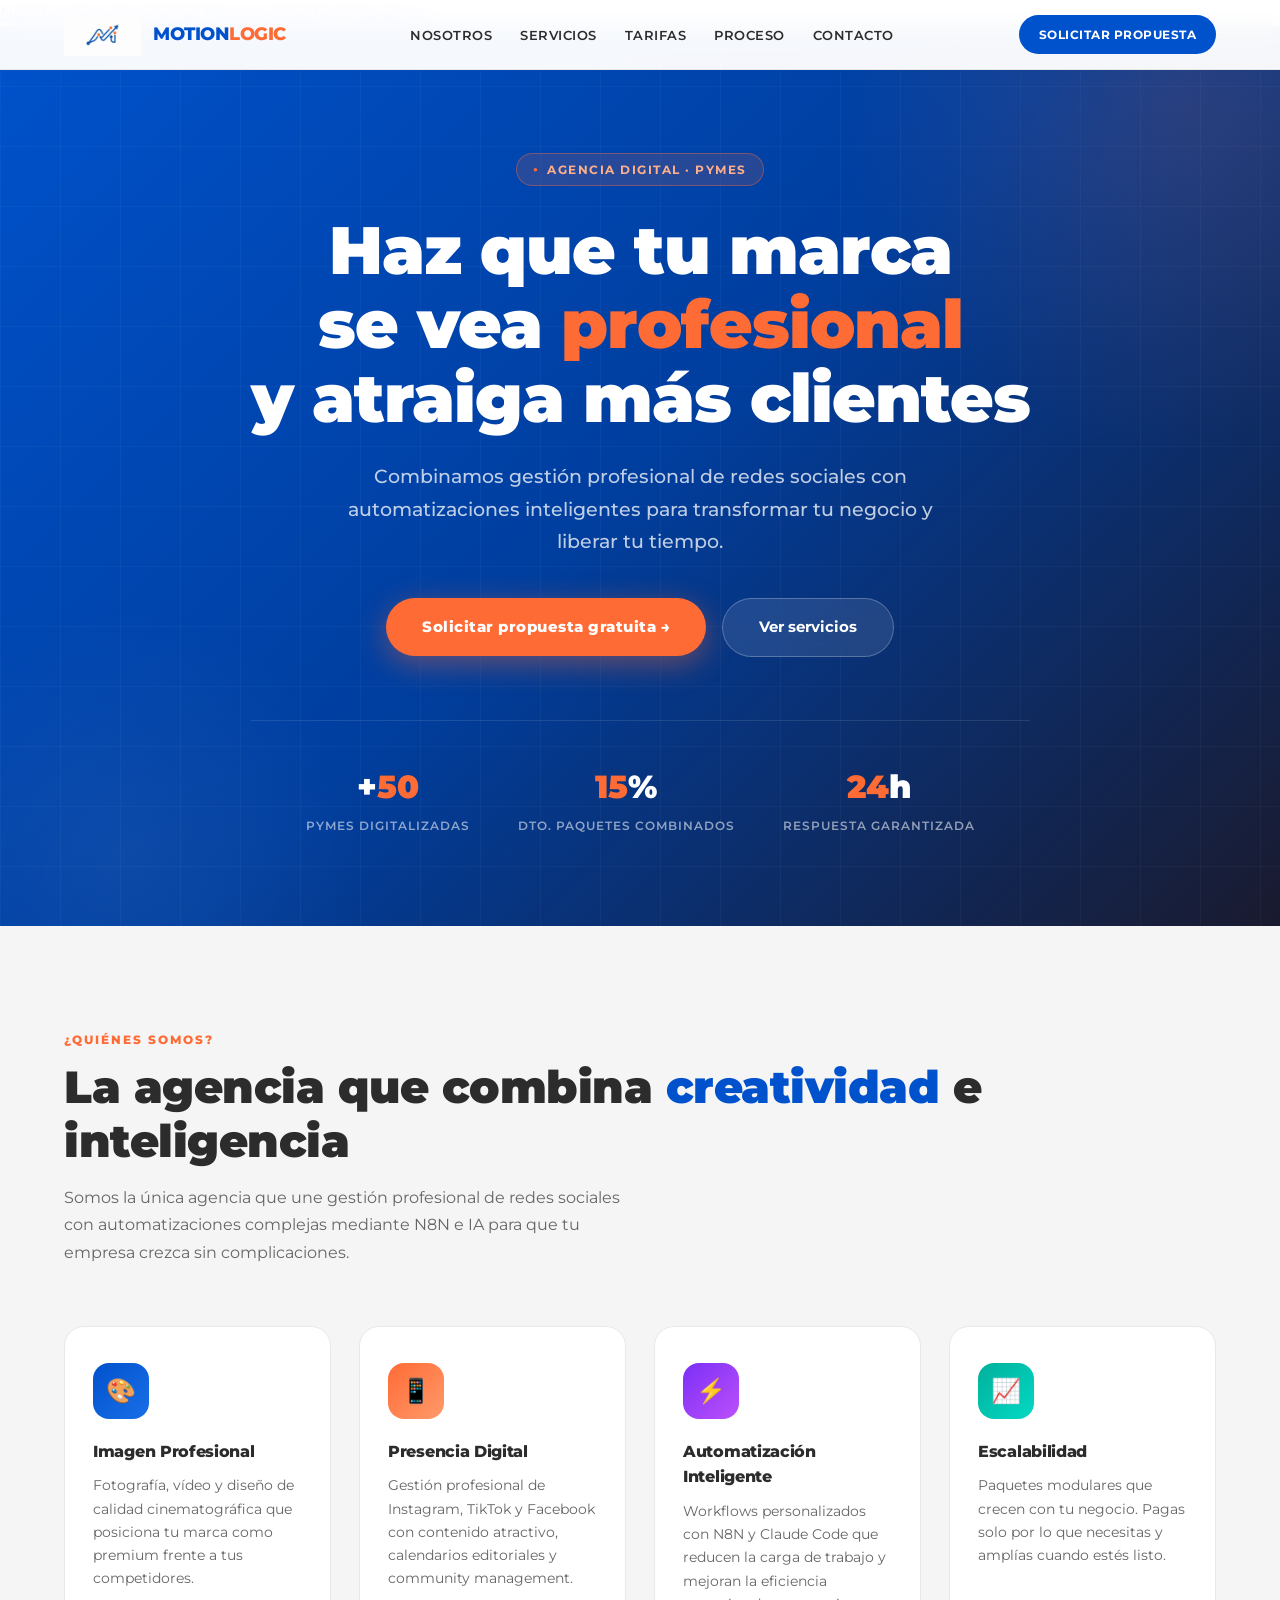
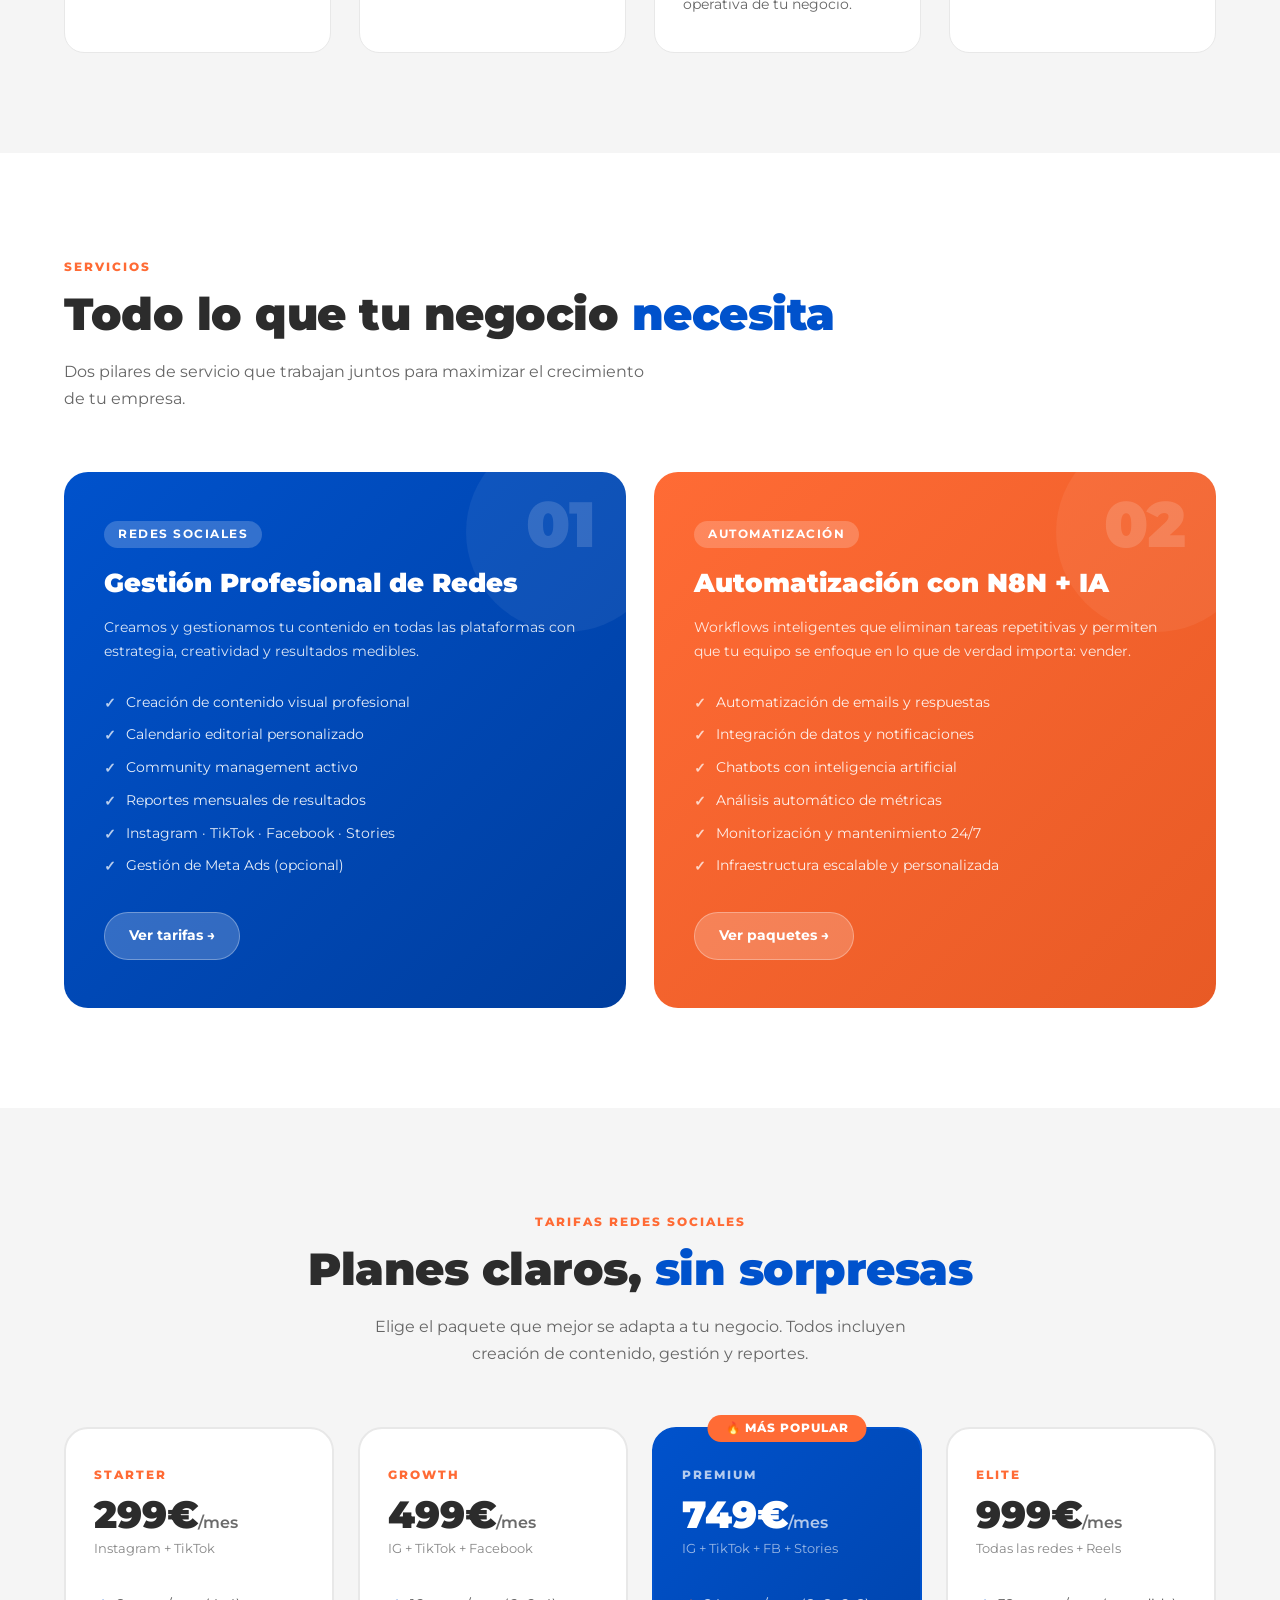
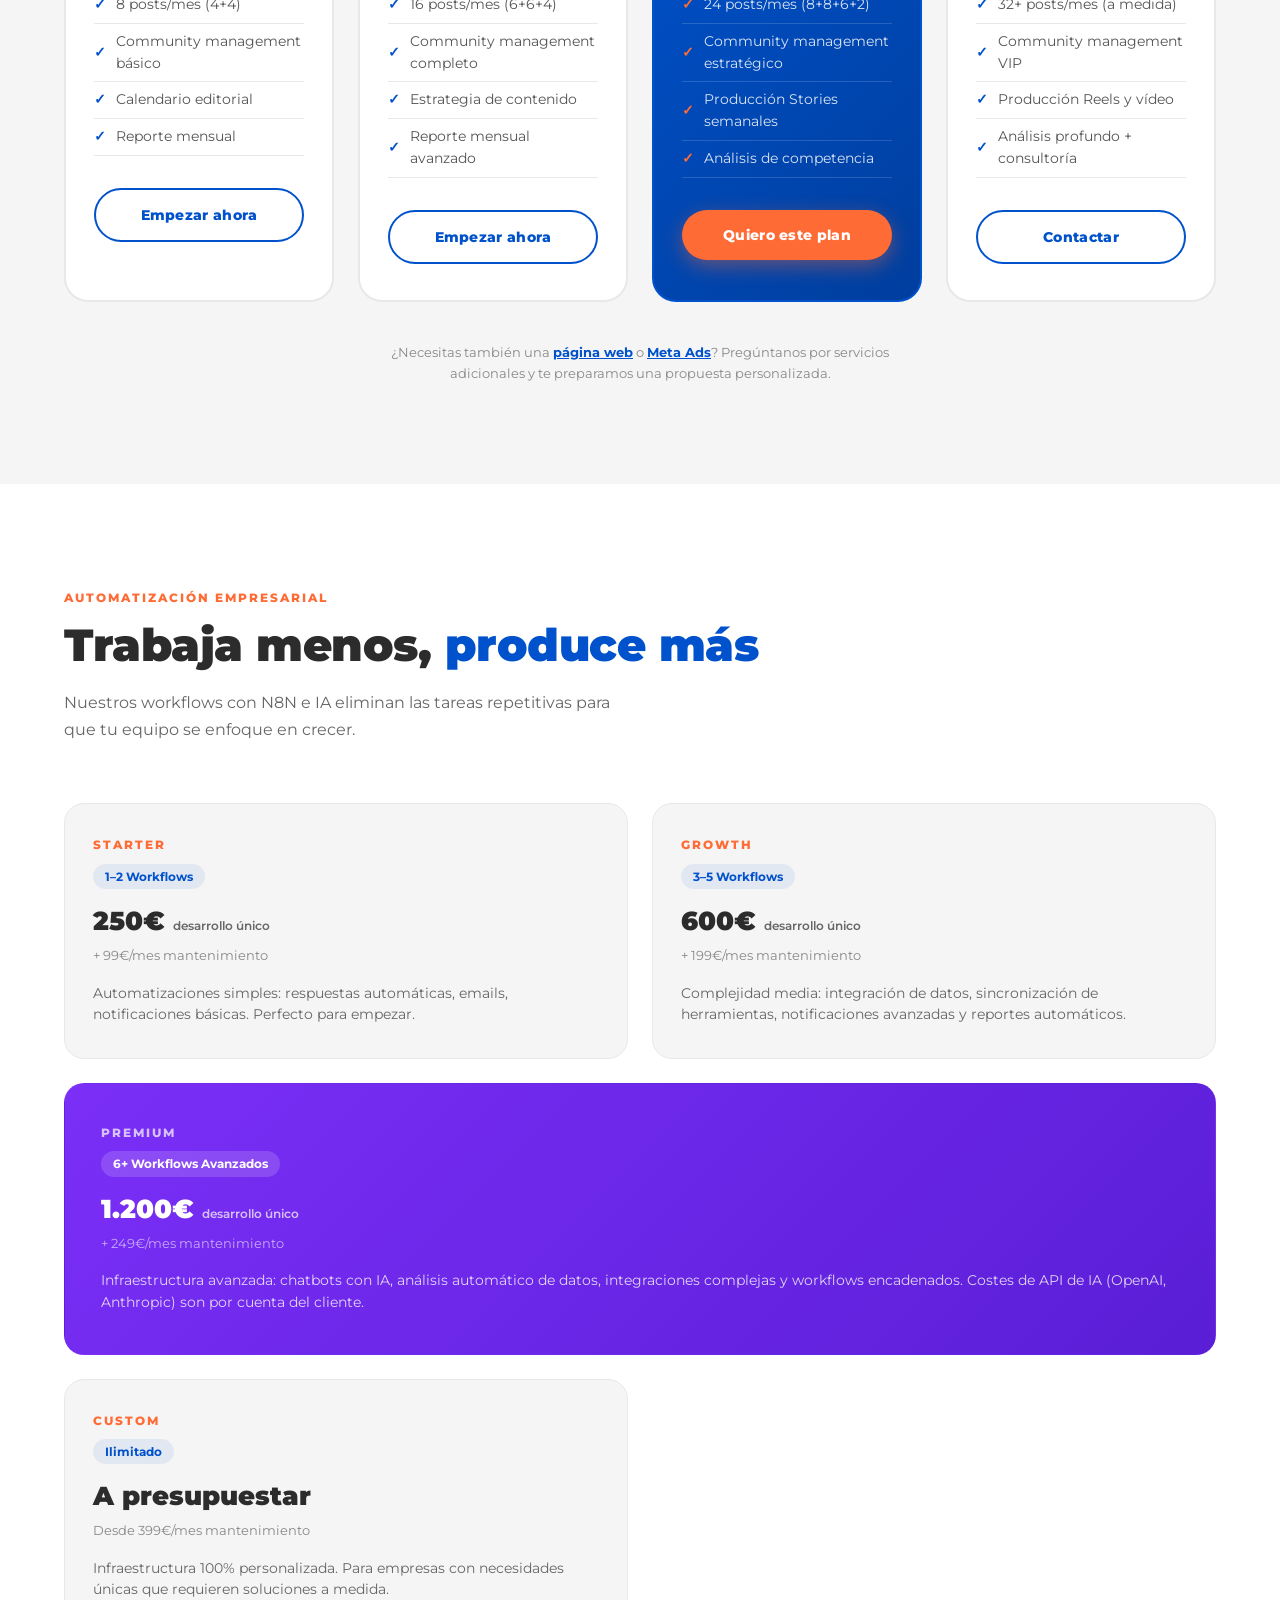
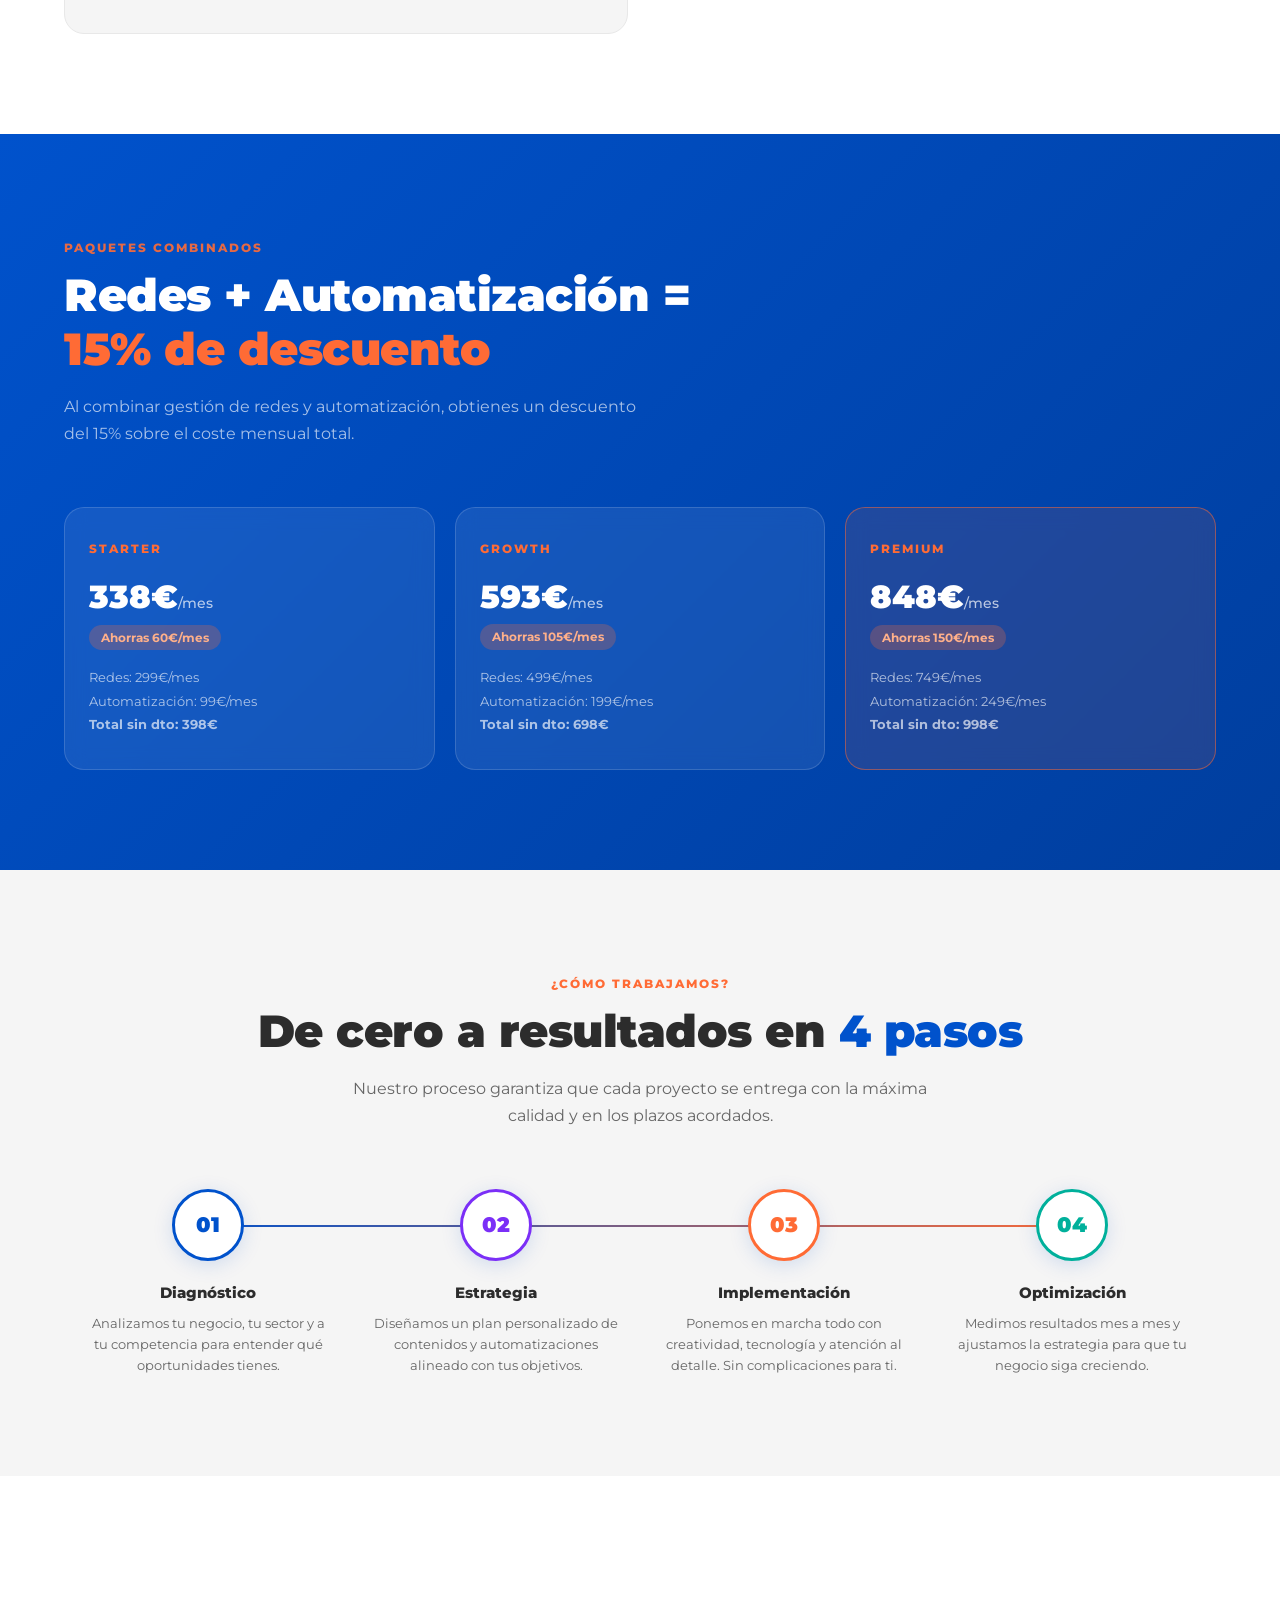
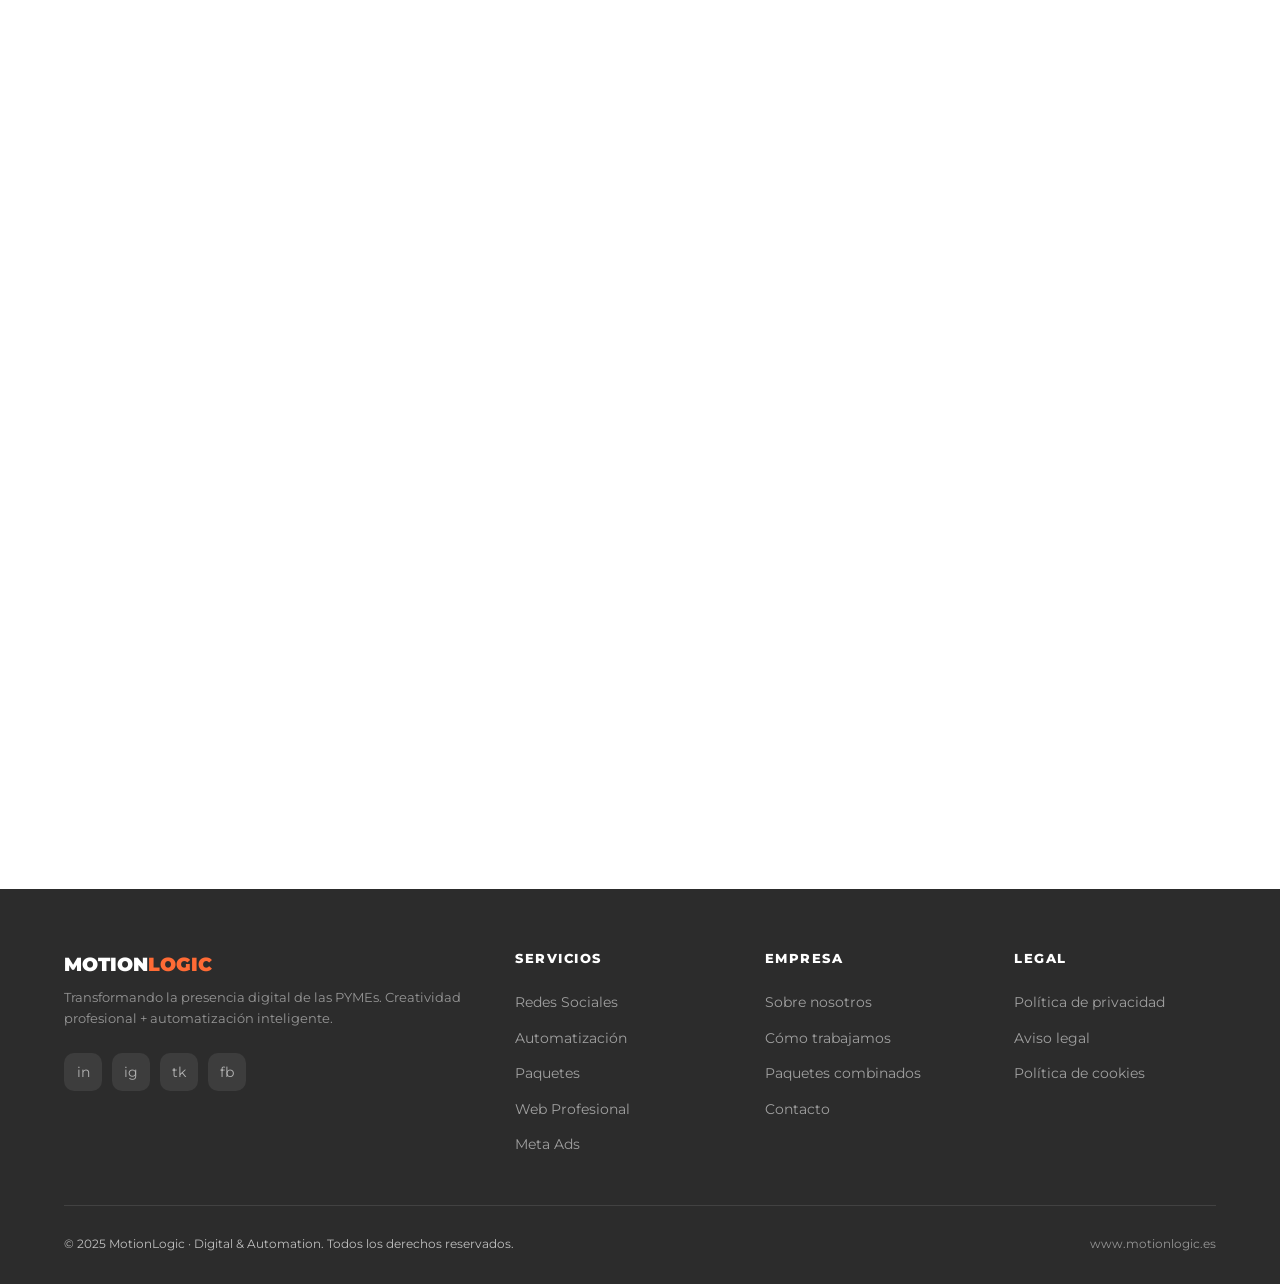
==== index.html @ 8c1fea56 "index.html" ====
<!DOCTYPE html>
<html lang="es">
<head>
  <meta charset="UTF-8" />
  <meta name="viewport" content="width=device-width, initial-scale=1.0" />
  <title>MotionLogic · Digital & Automation</title>
  <meta name="description" content="Agencia digital especializada en potenciar la presencia online de PYMEs. Gestión de redes sociales + automatización inteligente con N8N e IA." />
  <meta name="theme-color" content="#0052CC" />
  <link rel="preconnect" href="https://fonts.googleapis.com" />
  <link href="https://fonts.googleapis.com/css2?family=Montserrat:wght@400;600;700;800;900&display=swap" rel="stylesheet" />
  <style>
    *, *::before, *::after { box-sizing: border-box; margin: 0; padding: 0; }

    :root {
      --blue: #0052CC;
      --blue-dark: #003E9E;
      --blue-light: #1A6FE8;
      --orange: #FF6B35;
      --orange-dark: #E85A25;
      --dark: #2C2C2C;
      --gray: #F5F5F5;
      --gray-mid: #E8E8E8;
      --white: #FFFFFF;
      --text: #444;
      --font: 'Montserrat', sans-serif;
    }

    html { scroll-behavior: smooth; }

    body {
      font-family: var(--font);
      color: var(--dark);
      background: var(--white);
      line-height: 1.6;
      overflow-x: hidden;
    }

    /* ─── NAV ─────────────────────────────────── */
    nav {
      position: fixed; top: 0; left: 0; right: 0; z-index: 100;
      background: rgba(255,255,255,0.96);
      backdrop-filter: blur(12px);
      border-bottom: 1px solid var(--gray-mid);
      display: grid;
      grid-template-columns: auto 1fr auto;
      align-items: center;
      gap: 32px;
      padding: 0 5%; height: 70px;
      transition: box-shadow .3s;
    }
    nav.scrolled { box-shadow: 0 4px 30px rgba(0,82,204,0.12); }
    .nav-logo { display: flex; align-items: center; gap: 12px; text-decoration: none; flex-shrink: 0; }
    .nav-logo img { height: 40px; width: auto; display: block; }
    .nav-logo-text { font-size: 1.1rem; font-weight: 800; color: var(--blue); letter-spacing: -0.5px; white-space: nowrap; }
    .nav-logo-text span { color: var(--orange); }
    .nav-links { display: flex; gap: 28px; list-style: none; justify-content: center; }
    .nav-links a { text-decoration: none; color: var(--dark); font-size: .82rem; font-weight: 600; letter-spacing: .5px; text-transform: uppercase; transition: color .2s; white-space: nowrap; }
    .nav-links a:hover { color: var(--blue); }
    .nav-cta-wrap { display: flex; justify-content: flex-end; flex-shrink: 0; }
    .nav-cta {
      background: var(--blue); color: #fff; text-decoration: none;
      padding: 10px 20px; border-radius: 50px; font-size: .78rem;
      font-weight: 700; letter-spacing: .5px; text-transform: uppercase;
      transition: background .2s, transform .2s; white-space: nowrap;
    }
    .nav-cta:hover { background: var(--blue-dark); transform: translateY(-1px); }
    .hamburger { display: none; flex-direction: column; gap: 5px; cursor: pointer; padding: 4px; }
    .hamburger span { display: block; width: 24px; height: 2px; background: var(--dark); border-radius: 2px; transition: .3s; }

    /* ─── HERO ────────────────────────────────── */
    #hero {
      min-height: 100vh;
      background: linear-gradient(135deg, #0052CC 0%, #003E9E 50%, #1a1a2e 100%);
      display: flex; align-items: center; justify-content: center;
      text-align: center; padding: 120px 5% 80px;
      position: relative; overflow: hidden;
    }
    .hero-bg-shapes {
      position: absolute; inset: 0; pointer-events: none;
    }
    .hero-bg-shapes::before {
      content: '';
      position: absolute; top: -30%; right: -20%;
      width: 700px; height: 700px; border-radius: 50%;
      background: radial-gradient(circle, rgba(255,107,53,0.15) 0%, transparent 70%);
    }
    .hero-bg-shapes::after {
      content: '';
      position: absolute; bottom: -20%; left: -10%;
      width: 500px; height: 500px; border-radius: 50%;
      background: radial-gradient(circle, rgba(255,255,255,0.05) 0%, transparent 70%);
    }
    .hero-grid {
      position: absolute; inset: 0;
      background-image: 
        linear-gradient(rgba(255,255,255,0.03) 1px, transparent 1px),
        linear-gradient(90deg, rgba(255,255,255,0.03) 1px, transparent 1px);
      background-size: 60px 60px;
    }
    .hero-content { position: relative; z-index: 2; max-width: 860px; }
    .hero-badge {
      display: inline-flex; align-items: center; gap: 8px;
      background: rgba(255,107,53,0.15); border: 1px solid rgba(255,107,53,0.4);
      color: #FFB08A; padding: 6px 16px; border-radius: 50px;
      font-size: .75rem; font-weight: 700; letter-spacing: 1.5px; text-transform: uppercase;
      margin-bottom: 28px;
    }
    .hero-badge::before { content: '●'; color: var(--orange); font-size: .5rem; animation: pulse 2s infinite; }
    @keyframes pulse { 0%,100%{opacity:1} 50%{opacity:.3} }
    .hero-title {
      font-size: clamp(2.4rem, 6vw, 4.2rem);
      font-weight: 900; color: #fff; line-height: 1.1;
      letter-spacing: -1px; margin-bottom: 24px;
    }
    .hero-title .accent { color: var(--orange); }
    .hero-title .line-break { display: block; }
    .hero-sub {
      font-size: clamp(1rem, 2vw, 1.2rem); color: rgba(255,255,255,0.75);
      max-width: 600px; margin: 0 auto 40px; font-weight: 500; line-height: 1.7;
    }
    .hero-buttons { display: flex; gap: 16px; justify-content: center; flex-wrap: wrap; }
    .btn-primary {
      display: inline-flex; align-items: center; gap: 8px;
      background: var(--orange); color: #fff;
      padding: 16px 36px; border-radius: 50px;
      font-size: .95rem; font-weight: 800; letter-spacing: .5px;
      text-decoration: none; transition: all .25s;
      box-shadow: 0 8px 30px rgba(255,107,53,0.4);
    }
    .btn-primary:hover { background: var(--orange-dark); transform: translateY(-3px); box-shadow: 0 12px 40px rgba(255,107,53,0.5); }
    .btn-secondary {
      display: inline-flex; align-items: center; gap: 8px;
      background: rgba(255,255,255,0.1); color: #fff;
      padding: 16px 36px; border-radius: 50px;
      font-size: .95rem; font-weight: 700;
      text-decoration: none; transition: all .25s;
      border: 1px solid rgba(255,255,255,0.25);
      backdrop-filter: blur(10px);
    }
    .btn-secondary:hover { background: rgba(255,255,255,0.2); transform: translateY(-3px); }
    .hero-stats {
      display: flex; gap: 48px; justify-content: center; flex-wrap: wrap;
      margin-top: 64px; padding-top: 40px;
      border-top: 1px solid rgba(255,255,255,0.1);
    }
    .hero-stat { text-align: center; }
    .hero-stat .num { font-size: 2rem; font-weight: 900; color: #fff; display: block; }
    .hero-stat .num span { color: var(--orange); }
    .hero-stat .label { font-size: .75rem; color: rgba(255,255,255,0.55); font-weight: 600; letter-spacing: 1px; text-transform: uppercase; }

    /* ─── SECTION BASE ────────────────────────── */
    section { padding: 100px 5%; }
    .section-label {
      display: inline-block; color: var(--orange);
      font-size: .75rem; font-weight: 800; letter-spacing: 2px;
      text-transform: uppercase; margin-bottom: 12px;
    }
    .section-title {
      font-size: clamp(1.8rem, 4vw, 2.8rem); font-weight: 900;
      color: var(--dark); line-height: 1.2; letter-spacing: -0.5px;
      margin-bottom: 16px;
    }
    .section-title .blue { color: var(--blue); }
    .section-subtitle {
      font-size: 1rem; color: #666; max-width: 580px; line-height: 1.7;
    }
    .section-header { margin-bottom: 60px; }
    .section-header.centered { text-align: center; }
    .section-header.centered .section-subtitle { margin: 0 auto; }

    /* ─── ABOUT / PILARES ─────────────────────── */
    #sobre {
      background: var(--gray);
    }
    .pilares-grid {
      display: grid; grid-template-columns: repeat(auto-fit, minmax(240px,1fr));
      gap: 28px; margin-top: 60px;
    }
    .pilar-card {
      background: var(--white); border-radius: 20px;
      padding: 36px 28px; transition: transform .3s, box-shadow .3s;
      border: 1px solid var(--gray-mid);
    }
    .pilar-card:hover { transform: translateY(-6px); box-shadow: 0 20px 60px rgba(0,82,204,0.1); }
    .pilar-icon {
      width: 56px; height: 56px; border-radius: 16px;
      background: linear-gradient(135deg, var(--blue), var(--blue-light));
      display: flex; align-items: center; justify-content: center;
      margin-bottom: 20px; font-size: 1.5rem;
    }
    .pilar-card:nth-child(2) .pilar-icon { background: linear-gradient(135deg, var(--orange), #ff9a6b); }
    .pilar-card:nth-child(3) .pilar-icon { background: linear-gradient(135deg, #7B2FF7, #BC50FA); }
    .pilar-card:nth-child(4) .pilar-icon { background: linear-gradient(135deg, #00B09B, #04D9C4); }
    .pilar-title { font-size: 1rem; font-weight: 800; color: var(--dark); margin-bottom: 10px; letter-spacing: -.3px; }
    .pilar-desc { font-size: .88rem; color: #666; line-height: 1.65; }

    /* ─── SERVICIOS ───────────────────────────── */
    #servicios { background: var(--white); }
    .servicios-grid {
      display: grid; grid-template-columns: 1fr 1fr; gap: 28px; margin-top: 60px;
    }
    .servicio-card {
      border-radius: 24px; padding: 48px 40px;
      position: relative; overflow: hidden;
    }
    .servicio-card.blue-card {
      background: linear-gradient(135deg, var(--blue) 0%, var(--blue-dark) 100%);
      color: #fff;
    }
    .servicio-card.orange-card {
      background: linear-gradient(135deg, #FF6B35 0%, #E85A25 100%);
      color: #fff;
    }
    .servicio-card::after {
      content: '';
      position: absolute; right: -40px; top: -40px;
      width: 200px; height: 200px; border-radius: 50%;
      background: rgba(255,255,255,0.06);
    }
    .servicio-num {
      font-size: 4rem; font-weight: 900; opacity: .15;
      position: absolute; top: 20px; right: 30px; line-height: 1;
    }
    .servicio-tag {
      display: inline-block; background: rgba(255,255,255,0.2);
      padding: 4px 14px; border-radius: 50px; font-size: .72rem;
      font-weight: 700; letter-spacing: 1.5px; text-transform: uppercase;
      margin-bottom: 20px;
    }
    .servicio-title { font-size: 1.6rem; font-weight: 900; margin-bottom: 16px; line-height: 1.2; }
    .servicio-desc { font-size: .9rem; opacity: .85; line-height: 1.7; margin-bottom: 28px; }
    .servicio-includes { list-style: none; }
    .servicio-includes li {
      display: flex; align-items: flex-start; gap: 10px;
      font-size: .85rem; opacity: .9; margin-bottom: 10px;
    }
    .servicio-includes li::before {
      content: '✓'; font-weight: 900; color: rgba(255,255,255,0.8);
      flex-shrink: 0; margin-top: 1px;
    }
    .servicio-cta {
      display: inline-flex; align-items: center; gap: 8px;
      background: rgba(255,255,255,0.2); color: #fff;
      padding: 12px 24px; border-radius: 50px;
      font-size: .85rem; font-weight: 700; text-decoration: none;
      transition: background .2s; margin-top: 24px;
      border: 1px solid rgba(255,255,255,0.3);
    }
    .servicio-cta:hover { background: rgba(255,255,255,0.3); }

    /* ─── PRICING ─────────────────────────────── */
    #precios { background: var(--gray); }
    .pricing-tabs {
      display: flex; gap: 8px; margin-bottom: 48px;
      background: var(--white); border-radius: 50px; padding: 6px;
      width: fit-content;
    }
    .pricing-tab {
      padding: 10px 28px; border-radius: 50px; border: none;
      cursor: pointer; font-family: var(--font); font-size: .85rem;
      font-weight: 700; transition: all .2s; color: #888; background: transparent;
    }
    .pricing-tab.active { background: var(--blue); color: #fff; box-shadow: 0 4px 15px rgba(0,82,204,0.3); }
    .pricing-grid {
      display: grid; grid-template-columns: repeat(auto-fit, minmax(240px,1fr));
      gap: 24px;
    }
    .pricing-card {
      background: var(--white); border-radius: 24px; padding: 36px 28px;
      border: 2px solid var(--gray-mid); transition: all .3s; position: relative;
    }
    .pricing-card:hover { transform: translateY(-4px); border-color: var(--blue); box-shadow: 0 20px 50px rgba(0,82,204,0.12); }
    .pricing-card.featured {
      background: linear-gradient(135deg, var(--blue) 0%, var(--blue-dark) 100%);
      border-color: var(--blue); color: #fff;
      transform: scale(1.04);
    }
    .pricing-card.featured:hover { transform: scale(1.04) translateY(-4px); }
    .popular-badge {
      position: absolute; top: -14px; left: 50%; transform: translateX(-50%);
      background: var(--orange); color: #fff; padding: 4px 18px;
      border-radius: 50px; font-size: .72rem; font-weight: 800;
      letter-spacing: 1px; text-transform: uppercase; white-space: nowrap;
    }
    .plan-name { font-size: .75rem; font-weight: 800; letter-spacing: 2px; text-transform: uppercase; color: var(--orange); margin-bottom: 12px; }
    .pricing-card.featured .plan-name { color: rgba(255,255,255,0.7); }
    .plan-price { font-size: 2.4rem; font-weight: 900; color: var(--dark); line-height: 1; margin-bottom: 4px; }
    .pricing-card.featured .plan-price { color: #fff; }
    .plan-price span { font-size: 1rem; font-weight: 600; opacity: .7; }
    .plan-sub { font-size: .8rem; color: #888; margin-bottom: 28px; }
    .pricing-card.featured .plan-sub { color: rgba(255,255,255,0.6); }
    .plan-features { list-style: none; margin-bottom: 32px; }
    .plan-features li {
      display: flex; align-items: center; gap: 10px;
      font-size: .85rem; color: #555; padding: 7px 0;
      border-bottom: 1px solid var(--gray-mid);
    }
    .pricing-card.featured .plan-features li { color: rgba(255,255,255,0.85); border-color: rgba(255,255,255,0.15); }
    .plan-features li::before { content: '✓'; color: var(--blue); font-weight: 900; }
    .pricing-card.featured .plan-features li::before { color: var(--orange); }
    .btn-plan {
      display: block; text-align: center; padding: 14px;
      border-radius: 50px; font-size: .88rem; font-weight: 800;
      text-decoration: none; transition: all .25s; letter-spacing: .3px;
    }
    .btn-plan.outline { border: 2px solid var(--blue); color: var(--blue); }
    .btn-plan.outline:hover { background: var(--blue); color: #fff; }
    .btn-plan.solid { background: var(--orange); color: #fff; box-shadow: 0 6px 20px rgba(255,107,53,0.4); }
    .btn-plan.solid:hover { background: var(--orange-dark); transform: translateY(-1px); }
    .pricing-note {
      text-align: center; margin-top: 40px; font-size: .82rem;
      color: #888; max-width: 500px; margin-left: auto; margin-right: auto;
    }
    .pricing-note a { color: var(--blue); font-weight: 700; }

    /* ─── AUTOMATIZACION ──────────────────────── */
    #automatizacion { background: var(--white); }
    .auto-grid {
      display: grid; grid-template-columns: 1fr 1fr; gap: 24px;
    }
    .auto-card {
      background: var(--gray); border-radius: 20px; padding: 32px 28px;
      border: 1px solid var(--gray-mid); transition: all .3s;
    }
    .auto-card:hover { border-color: var(--blue); box-shadow: 0 12px 40px rgba(0,82,204,0.08); }
    .auto-card.featured {
      background: linear-gradient(135deg, #7B2FF7 0%, #5A1ED6 100%);
      border-color: transparent; color: #fff; grid-column: span 2;
      padding: 40px 36px;
    }
    .auto-card.featured .auto-plan-name { color: rgba(255,255,255,0.7); }
    .auto-card.featured .auto-price { color: #fff; }
    .auto-card.featured .auto-desc { color: rgba(255,255,255,0.8); }
    .auto-plan-name { font-size: .72rem; font-weight: 800; color: var(--orange); letter-spacing: 2px; text-transform: uppercase; margin-bottom: 8px; }
    .auto-price { font-size: 1.6rem; font-weight: 900; color: var(--dark); margin-bottom: 4px; }
    .auto-price small { font-size: .75rem; font-weight: 600; opacity: .7; }
    .auto-maint { font-size: .8rem; color: #888; margin-bottom: 16px; }
    .auto-card.featured .auto-maint { color: rgba(255,255,255,0.6); }
    .auto-desc { font-size: .85rem; color: #666; line-height: 1.6; }
    .auto-workflows {
      display: inline-block; background: rgba(0,82,204,0.08); color: var(--blue);
      padding: 3px 12px; border-radius: 50px; font-size: .75rem;
      font-weight: 700; margin-bottom: 12px;
    }
    .auto-card.featured .auto-workflows { background: rgba(255,255,255,0.15); color: #fff; }

    /* ─── COMBINADOS ──────────────────────────── */
    #combinados { background: linear-gradient(135deg, #0052CC 0%, #003E9E 100%); }
    #combinados .section-title { color: #fff; }
    #combinados .section-label { color: rgba(255,107,53,0.9); }
    #combinados .section-subtitle { color: rgba(255,255,255,0.7); }
    .combo-grid {
      display: grid; grid-template-columns: repeat(auto-fit, minmax(220px,1fr));
      gap: 20px; margin-top: 60px;
    }
    .combo-card {
      background: rgba(255,255,255,0.08); border: 1px solid rgba(255,255,255,0.15);
      border-radius: 20px; padding: 32px 24px; color: #fff;
      transition: all .3s; backdrop-filter: blur(10px);
    }
    .combo-card:hover { background: rgba(255,255,255,0.14); transform: translateY(-4px); }
    .combo-level { font-size: .72rem; font-weight: 800; color: var(--orange); letter-spacing: 2px; text-transform: uppercase; margin-bottom: 12px; }
    .combo-price { font-size: 2rem; font-weight: 900; margin-bottom: 2px; }
    .combo-price span { font-size: .9rem; font-weight: 500; opacity: .7; }
    .combo-savings {
      display: inline-block; background: rgba(255,107,53,0.25); color: #FFB08A;
      padding: 3px 12px; border-radius: 50px; font-size: .75rem; font-weight: 700;
      margin-bottom: 16px;
    }
    .combo-breakdown { font-size: .82rem; opacity: .65; line-height: 1.8; }

    /* ─── PROCESO ─────────────────────────────── */
    #proceso { background: var(--gray); }
    .proceso-steps {
      display: grid; grid-template-columns: repeat(auto-fit, minmax(220px,1fr));
      gap: 0; margin-top: 60px; position: relative;
    }
    .proceso-steps::before {
      content: '';
      position: absolute; top: 36px; left: 10%; right: 10%; height: 2px;
      background: linear-gradient(90deg, var(--blue), var(--orange));
      z-index: 0;
    }
    .proceso-step { text-align: center; padding: 0 20px; position: relative; z-index: 1; }
    .step-num {
      width: 72px; height: 72px; border-radius: 50%;
      background: var(--white); border: 3px solid var(--blue);
      display: flex; align-items: center; justify-content: center;
      font-size: 1.3rem; font-weight: 900; color: var(--blue);
      margin: 0 auto 20px; box-shadow: 0 4px 20px rgba(0,82,204,0.15);
    }
    .proceso-step:nth-child(2) .step-num { border-color: #7B2FF7; color: #7B2FF7; }
    .proceso-step:nth-child(3) .step-num { border-color: var(--orange); color: var(--orange); }
    .proceso-step:nth-child(4) .step-num { border-color: #00B09B; color: #00B09B; }
    .step-title { font-size: .95rem; font-weight: 800; color: var(--dark); margin-bottom: 8px; }
    .step-desc { font-size: .82rem; color: #666; line-height: 1.6; }

    /* ─── CONTACTO ────────────────────────────── */
    #contacto { background: var(--white); }
    .contact-wrapper {
      display: grid; grid-template-columns: 1fr 1.2fr; gap: 60px; align-items: start;
    }
    .contact-info h3 { font-size: 1.6rem; font-weight: 900; color: var(--dark); margin-bottom: 16px; }
    .contact-info p { color: #666; line-height: 1.8; margin-bottom: 32px; }
    .contact-items { display: flex; flex-direction: column; gap: 20px; }
    .contact-item { display: flex; align-items: center; gap: 16px; }
    .contact-icon {
      width: 48px; height: 48px; border-radius: 14px;
      background: linear-gradient(135deg, var(--blue), var(--blue-light));
      display: flex; align-items: center; justify-content: center;
      font-size: 1.1rem; flex-shrink: 0;
    }
    .contact-item-text .label { font-size: .75rem; color: #999; font-weight: 700; text-transform: uppercase; letter-spacing: 1px; }
    .contact-item-text .value { font-size: .95rem; font-weight: 700; color: var(--dark); }
    .contact-item-text a { color: var(--blue); text-decoration: none; }
    .contact-form { background: var(--gray); border-radius: 28px; padding: 40px 36px; }
    .contact-form h3 { font-size: 1.2rem; font-weight: 800; margin-bottom: 28px; color: var(--dark); }
    .form-group { margin-bottom: 20px; }
    .form-group label { display: block; font-size: .8rem; font-weight: 700; color: #555; margin-bottom: 8px; letter-spacing: .5px; text-transform: uppercase; }
    .form-group input, .form-group select, .form-group textarea {
      width: 100%; padding: 14px 18px; border: 2px solid var(--gray-mid);
      border-radius: 14px; font-family: var(--font); font-size: .9rem;
      background: var(--white); color: var(--dark);
      transition: border-color .2s, box-shadow .2s; outline: none;
    }
    .form-group input:focus, .form-group select:focus, .form-group textarea:focus {
      border-color: var(--blue); box-shadow: 0 0 0 4px rgba(0,82,204,0.08);
    }
    .form-group textarea { resize: vertical; min-height: 120px; }
    .form-row { display: grid; grid-template-columns: 1fr 1fr; gap: 16px; }
    .btn-submit {
      width: 100%; padding: 16px; background: var(--blue); color: #fff;
      border: none; border-radius: 50px; font-family: var(--font);
      font-size: .95rem; font-weight: 800; cursor: pointer;
      transition: all .25s; letter-spacing: .5px;
    }
    .btn-submit:hover { background: var(--blue-dark); transform: translateY(-2px); box-shadow: 0 8px 25px rgba(0,82,204,0.3); }

    /* ─── FOOTER ──────────────────────────────── */
    footer {
      background: var(--dark); color: rgba(255,255,255,0.7);
      padding: 60px 5% 30px;
    }
    .footer-grid {
      display: grid; grid-template-columns: 2fr 1fr 1fr 1fr; gap: 48px;
      padding-bottom: 48px; border-bottom: 1px solid rgba(255,255,255,0.1);
      margin-bottom: 28px;
    }
    .footer-brand .logo-text { font-size: 1.2rem; font-weight: 900; color: #fff; margin-bottom: 8px; }
    .footer-brand .logo-text span { color: var(--orange); }
    .footer-brand .tagline { font-size: .82rem; color: rgba(255,255,255,0.5); line-height: 1.6; margin-bottom: 24px; }
    .footer-socials { display: flex; gap: 10px; }
    .social-btn {
      width: 38px; height: 38px; border-radius: 10px;
      background: rgba(255,255,255,0.08); display: flex; align-items: center;
      justify-content: center; font-size: .9rem; text-decoration: none;
      color: rgba(255,255,255,0.6); transition: all .2s;
    }
    .social-btn:hover { background: var(--blue); color: #fff; }
    .footer-col h4 { font-size: .8rem; font-weight: 800; color: #fff; text-transform: uppercase; letter-spacing: 1.5px; margin-bottom: 20px; }
    .footer-col ul { list-style: none; display: flex; flex-direction: column; gap: 10px; }
    .footer-col ul a { color: rgba(255,255,255,0.55); text-decoration: none; font-size: .85rem; transition: color .2s; }
    .footer-col ul a:hover { color: #fff; }
    .footer-bottom {
      display: flex; justify-content: space-between; align-items: center;
      font-size: .78rem; flex-wrap: wrap; gap: 12px;
    }
    .footer-bottom a { color: rgba(255,255,255,0.5); text-decoration: none; }
    .footer-bottom a:hover { color: #fff; }

    /* ─── MOBILE NAV ──────────────────────────── */
    @media (max-width: 900px) {
      nav { grid-template-columns: auto auto; }
      .nav-links, .nav-cta-wrap { display: none; }
      .hamburger { display: flex; }
      .mobile-menu {
        display: none; position: fixed; top: 70px; left: 0; right: 0; bottom: 0;
        background: rgba(255,255,255,0.98); backdrop-filter: blur(20px);
        z-index: 99; flex-direction: column; align-items: center; justify-content: center;
        gap: 32px;
      }
      .mobile-menu.open { display: flex; }
      .mobile-menu a {
        font-size: 1.4rem; font-weight: 800; color: var(--dark);
        text-decoration: none; letter-spacing: -.5px;
      }
      .mobile-menu .m-cta {
        background: var(--blue); color: #fff !important;
        padding: 16px 48px; border-radius: 50px;
      }

      .servicios-grid, .contact-wrapper, .auto-grid { grid-template-columns: 1fr; }
      .auto-card.featured { grid-column: span 1; }
      .footer-grid { grid-template-columns: 1fr 1fr; }
      .form-row { grid-template-columns: 1fr; }
      .proceso-steps::before { display: none; }
    }

    @media (max-width: 600px) {
      section { padding: 70px 6%; }
      .footer-grid { grid-template-columns: 1fr; gap: 32px; }
      .hero-stats { gap: 32px; }
      .pricing-card.featured { transform: scale(1); }
      .pricing-card.featured:hover { transform: translateY(-4px); }
    }

    /* ─── SCROLL ANIMATIONS ────────────────────── */
    .fade-up {
      opacity: 0; transform: translateY(30px);
      transition: opacity .6s ease, transform .6s ease;
    }
    .fade-up.visible { opacity: 1; transform: none; }
  </style>
</head>
<body>

<!-- NAV -->
<nav id="navbar">
  <a href="#hero" class="nav-logo">
    <img src="logo.png" alt="MotionLogic isotipo" style="height:42px; width:auto; display:block;" />
    <span class="nav-logo-text">MOTION<span>LOGIC</span></span>
  </a>
  <ul class="nav-links">
    <li><a href="#sobre">Nosotros</a></li>
    <li><a href="#servicios">Servicios</a></li>
    <li><a href="#precios">Tarifas</a></li>
    <li><a href="#proceso">Proceso</a></li>
    <li><a href="#contacto">Contacto</a></li>
  </ul>
  <div class="nav-cta-wrap">
    <a href="#contacto" class="nav-cta">Solicitar Propuesta</a>
  </div>
  <div class="hamburger" id="hamburger" onclick="toggleMenu()">
    <span></span><span></span><span></span>
  </div>
</nav>

<!-- MOBILE MENU -->
<div class="mobile-menu" id="mobileMenu">
  <a href="#sobre" onclick="toggleMenu()">Nosotros</a>
  <a href="#servicios" onclick="toggleMenu()">Servicios</a>
  <a href="#precios" onclick="toggleMenu()">Tarifas</a>
  <a href="#proceso" onclick="toggleMenu()">Proceso</a>
  <a href="#contacto" class="m-cta" onclick="toggleMenu()">Solicitar Propuesta</a>
</div>

<!-- HERO -->
<section id="hero">
  <div class="hero-grid"></div>
  <div class="hero-bg-shapes"></div>
  <div class="hero-content">
    <div class="hero-badge">Agencia Digital · PYMEs</div>
    <h1 class="hero-title">
      Haz que tu marca
      <span class="line-break">se vea <span class="accent">profesional</span></span>
      y atraiga más clientes
    </h1>
    <p class="hero-sub">
      Combinamos gestión profesional de redes sociales con automatizaciones inteligentes para transformar tu negocio y liberar tu tiempo.
    </p>
    <div class="hero-buttons">
      <a href="#contacto" class="btn-primary">Solicitar propuesta gratuita →</a>
      <a href="#servicios" class="btn-secondary">Ver servicios</a>
    </div>
    <div class="hero-stats">
      <div class="hero-stat">
        <span class="num">+<span>50</span></span>
        <span class="label">PYMEs digitalizadas</span>
      </div>
      <div class="hero-stat">
        <span class="num"><span>15</span>%</span>
        <span class="label">Dto. paquetes combinados</span>
      </div>
      <div class="hero-stat">
        <span class="num"><span>24</span>h</span>
        <span class="label">Respuesta garantizada</span>
      </div>
    </div>
  </div>
</section>

<!-- SOBRE -->
<section id="sobre">
  <div class="section-header fade-up">
    <span class="section-label">¿Quiénes somos?</span>
    <h2 class="section-title">La agencia que combina <span class="blue">creatividad</span> e inteligencia</h2>
    <p class="section-subtitle">Somos la única agencia que une gestión profesional de redes sociales con automatizaciones complejas mediante N8N e IA para que tu empresa crezca sin complicaciones.</p>
  </div>
  <div class="pilares-grid">
    <div class="pilar-card fade-up">
      <div class="pilar-icon">🎨</div>
      <div class="pilar-title">Imagen Profesional</div>
      <p class="pilar-desc">Fotografía, vídeo y diseño de calidad cinematográfica que posiciona tu marca como premium frente a tus competidores.</p>
    </div>
    <div class="pilar-card fade-up">
      <div class="pilar-icon">📱</div>
      <div class="pilar-title">Presencia Digital</div>
      <p class="pilar-desc">Gestión profesional de Instagram, TikTok y Facebook con contenido atractivo, calendarios editoriales y community management.</p>
    </div>
    <div class="pilar-card fade-up">
      <div class="pilar-icon">⚡</div>
      <div class="pilar-title">Automatización Inteligente</div>
      <p class="pilar-desc">Workflows personalizados con N8N y Claude Code que reducen la carga de trabajo y mejoran la eficiencia operativa de tu negocio.</p>
    </div>
    <div class="pilar-card fade-up">
      <div class="pilar-icon">📈</div>
      <div class="pilar-title">Escalabilidad</div>
      <p class="pilar-desc">Paquetes modulares que crecen con tu negocio. Pagas solo por lo que necesitas y amplías cuando estés listo.</p>
    </div>
  </div>
</section>

<!-- SERVICIOS -->
<section id="servicios">
  <div class="section-header fade-up">
    <span class="section-label">Servicios</span>
    <h2 class="section-title">Todo lo que tu negocio <span class="blue">necesita</span></h2>
    <p class="section-subtitle">Dos pilares de servicio que trabajan juntos para maximizar el crecimiento de tu empresa.</p>
  </div>
  <div class="servicios-grid">
    <div class="servicio-card blue-card fade-up">
      <span class="servicio-num">01</span>
      <span class="servicio-tag">Redes Sociales</span>
      <h3 class="servicio-title">Gestión Profesional de Redes</h3>
      <p class="servicio-desc">Creamos y gestionamos tu contenido en todas las plataformas con estrategia, creatividad y resultados medibles.</p>
      <ul class="servicio-includes">
        <li>Creación de contenido visual profesional</li>
        <li>Calendario editorial personalizado</li>
        <li>Community management activo</li>
        <li>Reportes mensuales de resultados</li>
        <li>Instagram · TikTok · Facebook · Stories</li>
        <li>Gestión de Meta Ads (opcional)</li>
      </ul>
      <a href="#precios" class="servicio-cta">Ver tarifas →</a>
    </div>
    <div class="servicio-card orange-card fade-up">
      <span class="servicio-num">02</span>
      <span class="servicio-tag">Automatización</span>
      <h3 class="servicio-title">Automatización con N8N + IA</h3>
      <p class="servicio-desc">Workflows inteligentes que eliminan tareas repetitivas y permiten que tu equipo se enfoque en lo que de verdad importa: vender.</p>
      <ul class="servicio-includes">
        <li>Automatización de emails y respuestas</li>
        <li>Integración de datos y notificaciones</li>
        <li>Chatbots con inteligencia artificial</li>
        <li>Análisis automático de métricas</li>
        <li>Monitorización y mantenimiento 24/7</li>
        <li>Infraestructura escalable y personalizada</li>
      </ul>
      <a href="#automatizacion" class="servicio-cta">Ver paquetes →</a>
    </div>
  </div>
</section>

<!-- PRECIOS REDES -->
<section id="precios">
  <div class="section-header centered fade-up">
    <span class="section-label">Tarifas Redes Sociales</span>
    <h2 class="section-title">Planes claros, <span class="blue">sin sorpresas</span></h2>
    <p class="section-subtitle">Elige el paquete que mejor se adapta a tu negocio. Todos incluyen creación de contenido, gestión y reportes.</p>
  </div>
  <div class="pricing-grid">
    <div class="pricing-card fade-up">
      <div class="plan-name">Starter</div>
      <div class="plan-price">299€<span>/mes</span></div>
      <div class="plan-sub">Instagram + TikTok</div>
      <ul class="plan-features">
        <li>8 posts/mes (4+4)</li>
        <li>Community management básico</li>
        <li>Calendario editorial</li>
        <li>Reporte mensual</li>
      </ul>
      <a href="#contacto" class="btn-plan outline">Empezar ahora</a>
    </div>
    <div class="pricing-card fade-up">
      <div class="plan-name">Growth</div>
      <div class="plan-price">499€<span>/mes</span></div>
      <div class="plan-sub">IG + TikTok + Facebook</div>
      <ul class="plan-features">
        <li>16 posts/mes (6+6+4)</li>
        <li>Community management completo</li>
        <li>Estrategia de contenido</li>
        <li>Reporte mensual avanzado</li>
      </ul>
      <a href="#contacto" class="btn-plan outline">Empezar ahora</a>
    </div>
    <div class="pricing-card featured fade-up">
      <span class="popular-badge">🔥 Más Popular</span>
      <div class="plan-name">Premium</div>
      <div class="plan-price">749€<span>/mes</span></div>
      <div class="plan-sub">IG + TikTok + FB + Stories</div>
      <ul class="plan-features">
        <li>24 posts/mes (8+8+6+2)</li>
        <li>Community management estratégico</li>
        <li>Producción Stories semanales</li>
        <li>Análisis de competencia</li>
      </ul>
      <a href="#contacto" class="btn-plan solid">Quiero este plan</a>
    </div>
    <div class="pricing-card fade-up">
      <div class="plan-name">Elite</div>
      <div class="plan-price">999€<span>/mes</span></div>
      <div class="plan-sub">Todas las redes + Reels</div>
      <ul class="plan-features">
        <li>32+ posts/mes (a medida)</li>
        <li>Community management VIP</li>
        <li>Producción Reels y vídeo</li>
        <li>Análisis profundo + consultoría</li>
      </ul>
      <a href="#contacto" class="btn-plan outline">Contactar</a>
    </div>
  </div>
  <p class="pricing-note">
    ¿Necesitas también una <a href="#contacto">página web</a> o <a href="#contacto">Meta Ads</a>? Pregúntanos por servicios adicionales y te preparamos una propuesta personalizada.
  </p>
</section>

<!-- AUTOMATIZACION -->
<section id="automatizacion">
  <div class="section-header fade-up">
    <span class="section-label">Automatización Empresarial</span>
    <h2 class="section-title">Trabaja menos, <span class="blue">produce más</span></h2>
    <p class="section-subtitle">Nuestros workflows con N8N e IA eliminan las tareas repetitivas para que tu equipo se enfoque en crecer.</p>
  </div>
  <div class="auto-grid">
    <div class="auto-card fade-up">
      <div class="auto-plan-name">Starter</div>
      <div class="auto-workflows">1–2 Workflows</div>
      <div class="auto-price">250€ <small>desarrollo único</small></div>
      <div class="auto-maint">+ 99€/mes mantenimiento</div>
      <p class="auto-desc">Automatizaciones simples: respuestas automáticas, emails, notificaciones básicas. Perfecto para empezar.</p>
    </div>
    <div class="auto-card fade-up">
      <div class="auto-plan-name">Growth</div>
      <div class="auto-workflows">3–5 Workflows</div>
      <div class="auto-price">600€ <small>desarrollo único</small></div>
      <div class="auto-maint">+ 199€/mes mantenimiento</div>
      <p class="auto-desc">Complejidad media: integración de datos, sincronización de herramientas, notificaciones avanzadas y reportes automáticos.</p>
    </div>
    <div class="auto-card featured fade-up">
      <div class="auto-plan-name">Premium</div>
      <div class="auto-workflows">6+ Workflows Avanzados</div>
      <div class="auto-price">1.200€ <small>desarrollo único</small></div>
      <div class="auto-maint" style="color:rgba(255,255,255,0.6)">+ 249€/mes mantenimiento</div>
      <p class="auto-desc">Infraestructura avanzada: chatbots con IA, análisis automático de datos, integraciones complejas y workflows encadenados. Costes de API de IA (OpenAI, Anthropic) son por cuenta del cliente.</p>
    </div>
    <div class="auto-card fade-up">
      <div class="auto-plan-name">Custom</div>
      <div class="auto-workflows">Ilimitado</div>
      <div class="auto-price">A presupuestar</div>
      <div class="auto-maint">Desde 399€/mes mantenimiento</div>
      <p class="auto-desc">Infraestructura 100% personalizada. Para empresas con necesidades únicas que requieren soluciones a medida.</p>
    </div>
  </div>
</section>

<!-- COMBINADOS -->
<section id="combinados">
  <div class="section-header fade-up">
    <span class="section-label">Paquetes Combinados</span>
    <h2 class="section-title">Redes + Automatización = <br><span style="color:var(--orange)">15% de descuento</span></h2>
    <p class="section-subtitle" style="color:rgba(255,255,255,0.65)">Al combinar gestión de redes y automatización, obtienes un descuento del 15% sobre el coste mensual total.</p>
  </div>
  <div class="combo-grid">
    <div class="combo-card fade-up">
      <div class="combo-level">Starter</div>
      <div class="combo-price">338€<span>/mes</span></div>
      <div class="combo-savings">Ahorras 60€/mes</div>
      <div class="combo-breakdown">
        Redes: 299€/mes<br>
        Automatización: 99€/mes<br>
        <strong style="color:#fff">Total sin dto: 398€</strong>
      </div>
    </div>
    <div class="combo-card fade-up">
      <div class="combo-level">Growth</div>
      <div class="combo-price">593€<span>/mes</span></div>
      <div class="combo-savings">Ahorras 105€/mes</div>
      <div class="combo-breakdown">
        Redes: 499€/mes<br>
        Automatización: 199€/mes<br>
        <strong style="color:#fff">Total sin dto: 698€</strong>
      </div>
    </div>
    <div class="combo-card fade-up" style="border-color:rgba(255,107,53,0.5); background:rgba(255,107,53,0.12)">
      <div class="combo-level">Premium</div>
      <div class="combo-price">848€<span>/mes</span></div>
      <div class="combo-savings">Ahorras 150€/mes</div>
      <div class="combo-breakdown">
        Redes: 749€/mes<br>
        Automatización: 249€/mes<br>
        <strong style="color:#fff">Total sin dto: 998€</strong>
      </div>
    </div>
  </div>
</section>

<!-- PROCESO -->
<section id="proceso">
  <div class="section-header centered fade-up">
    <span class="section-label">¿Cómo trabajamos?</span>
    <h2 class="section-title">De cero a resultados en <span class="blue">4 pasos</span></h2>
    <p class="section-subtitle" style="margin:0 auto">Nuestro proceso garantiza que cada proyecto se entrega con la máxima calidad y en los plazos acordados.</p>
  </div>
  <div class="proceso-steps">
    <div class="proceso-step fade-up">
      <div class="step-num">01</div>
      <div class="step-title">Diagnóstico</div>
      <p class="step-desc">Analizamos tu negocio, tu sector y a tu competencia para entender qué oportunidades tienes.</p>
    </div>
    <div class="proceso-step fade-up">
      <div class="step-num">02</div>
      <div class="step-title">Estrategia</div>
      <p class="step-desc">Diseñamos un plan personalizado de contenidos y automatizaciones alineado con tus objetivos.</p>
    </div>
    <div class="proceso-step fade-up">
      <div class="step-num">03</div>
      <div class="step-title">Implementación</div>
      <p class="step-desc">Ponemos en marcha todo con creatividad, tecnología y atención al detalle. Sin complicaciones para ti.</p>
    </div>
    <div class="proceso-step fade-up">
      <div class="step-num">04</div>
      <div class="step-title">Optimización</div>
      <p class="step-desc">Medimos resultados mes a mes y ajustamos la estrategia para que tu negocio siga creciendo.</p>
    </div>
  </div>
</section>

<!-- CONTACTO -->
<section id="contacto">
  <div class="section-header fade-up">
    <span class="section-label">Contacto</span>
    <h2 class="section-title">Hablemos de tu <span class="blue">proyecto</span></h2>
  </div>
  <div class="contact-wrapper">
    <div class="contact-info fade-up">
      <h3>¿Listo para transformar tu presencia digital?</h3>
      <p>Cuéntanos tu situación y te preparamos una propuesta personalizada sin compromiso. Respondemos en menos de 24 horas.</p>
      <div class="contact-items">
        <div class="contact-item">
          <div class="contact-icon">🌐</div>
          <div class="contact-item-text">
            <div class="label">Web</div>
            <div class="value"><a href="https://www.motionlogic.es">www.motionlogic.es</a></div>
          </div>
        </div>
        <div class="contact-item">
          <div class="contact-icon">📍</div>
          <div class="contact-item-text">
            <div class="label">Servicio</div>
            <div class="value">Todo España · Remote First</div>
          </div>
        </div>
        <div class="contact-item">
          <div class="contact-icon">✉️</div>
          <div class="contact-item-text">
            <div class="label">Email</div>
            <div class="value"><a href="mailto:hola@motionlogic.es">hola@motionlogic.es</a></div>
          </div>
        </div>
        <div class="contact-item">
          <div class="contact-icon">⚡</div>
          <div class="contact-item-text">
            <div class="label">Respuesta</div>
            <div class="value">Menos de 24 horas</div>
          </div>
        </div>
      </div>
    </div>
    <form class="contact-form fade-up" action="https://formspree.io/f/xykvnqea" method="POST">
      <h3>Solicita tu propuesta gratuita</h3>
      <div class="form-row">
        <div class="form-group">
          <label>Nombre</label>
          <input type="text" name="nombre" placeholder="Tu nombre" required />
        </div>
        <div class="form-group">
          <label>Empresa</label>
          <input type="text" name="empresa" placeholder="Nombre de tu empresa" />
        </div>
      </div>
      <div class="form-row">
        <div class="form-group">
          <label>Email</label>
          <input type="email" name="email" placeholder="tu@email.com" required />
        </div>
        <div class="form-group">
          <label>Teléfono</label>
          <input type="tel" name="telefono" placeholder="+34 600 000 000" />
        </div>
      </div>
      <div class="form-group">
        <label>Servicio de interés</label>
        <select name="servicio">
          <option value="">Selecciona un servicio</option>
          <option>Gestión de Redes Sociales</option>
          <option>Automatización Empresarial</option>
          <option>Paquete Combinado</option>
          <option>Página Web</option>
          <option>Meta Ads</option>
          <option>Otro</option>
        </select>
      </div>
      <div class="form-group">
        <label>Cuéntanos tu proyecto</label>
        <textarea name="mensaje" placeholder="¿Qué necesitas? ¿Cuáles son tus objetivos principales?..."></textarea>
      </div>
      <button type="submit" class="btn-submit">Enviar solicitud →</button>
    </form>
  </div>
</section>

<!-- FOOTER -->
<footer>
  <div class="footer-grid">
    <div class="footer-brand">
      <div class="logo-text">MOTION<span>LOGIC</span></div>
      <p class="tagline">Transformando la presencia digital de las PYMEs. Creatividad profesional + automatización inteligente.</p>
      <div class="footer-socials">
        <a href="#" class="social-btn">in</a>
        <a href="#" class="social-btn">ig</a>
        <a href="#" class="social-btn">tk</a>
        <a href="#" class="social-btn">fb</a>
      </div>
    </div>
    <div class="footer-col">
      <h4>Servicios</h4>
      <ul>
        <li><a href="#servicios">Redes Sociales</a></li>
        <li><a href="#automatizacion">Automatización</a></li>
        <li><a href="#precios">Paquetes</a></li>
        <li><a href="#contacto">Web Profesional</a></li>
        <li><a href="#contacto">Meta Ads</a></li>
      </ul>
    </div>
    <div class="footer-col">
      <h4>Empresa</h4>
      <ul>
        <li><a href="#sobre">Sobre nosotros</a></li>
        <li><a href="#proceso">Cómo trabajamos</a></li>
        <li><a href="#combinados">Paquetes combinados</a></li>
        <li><a href="#contacto">Contacto</a></li>
      </ul>
    </div>
    <div class="footer-col">
      <h4>Legal</h4>
      <ul>
        <li><a href="#">Política de privacidad</a></li>
        <li><a href="#">Aviso legal</a></li>
        <li><a href="#">Política de cookies</a></li>
      </ul>
    </div>
  </div>
  <div class="footer-bottom">
    <span>© 2025 MotionLogic · Digital & Automation. Todos los derechos reservados.</span>
    <a href="https://www.motionlogic.es">www.motionlogic.es</a>
  </div>
</footer>

<script>
  // NAV scroll effect
  const navbar = document.getElementById('navbar');
  window.addEventListener('scroll', () => {
    navbar.classList.toggle('scrolled', window.scrollY > 20);
  });

  // Mobile menu
  function toggleMenu() {
    document.getElementById('mobileMenu').classList.toggle('open');
  }

  // Scroll animations
  const observer = new IntersectionObserver((entries) => {
    entries.forEach((e, i) => {
      if (e.isIntersecting) {
        setTimeout(() => e.target.classList.add('visible'), i * 80);
      }
    });
  }, { threshold: 0.1 });
  document.querySelectorAll('.fade-up').forEach(el => observer.observe(el));

  // Form submit feedback
  const form = document.querySelector('.contact-form');
  if (form) {
    form.addEventListener('submit', function(e) {
      const btn = this.querySelector('.btn-submit');
      btn.textContent = '⏳ Enviando...';
      btn.disabled = true;
      // Formspree handles redirect; this gives instant feedback
      setTimeout(() => {
        btn.textContent = '✓ ¡Solicitud enviada! Te contactamos en 24h';
        btn.style.background = '#00B09B';
      }, 1200);
    });
  }
</script>
</body>
</html>
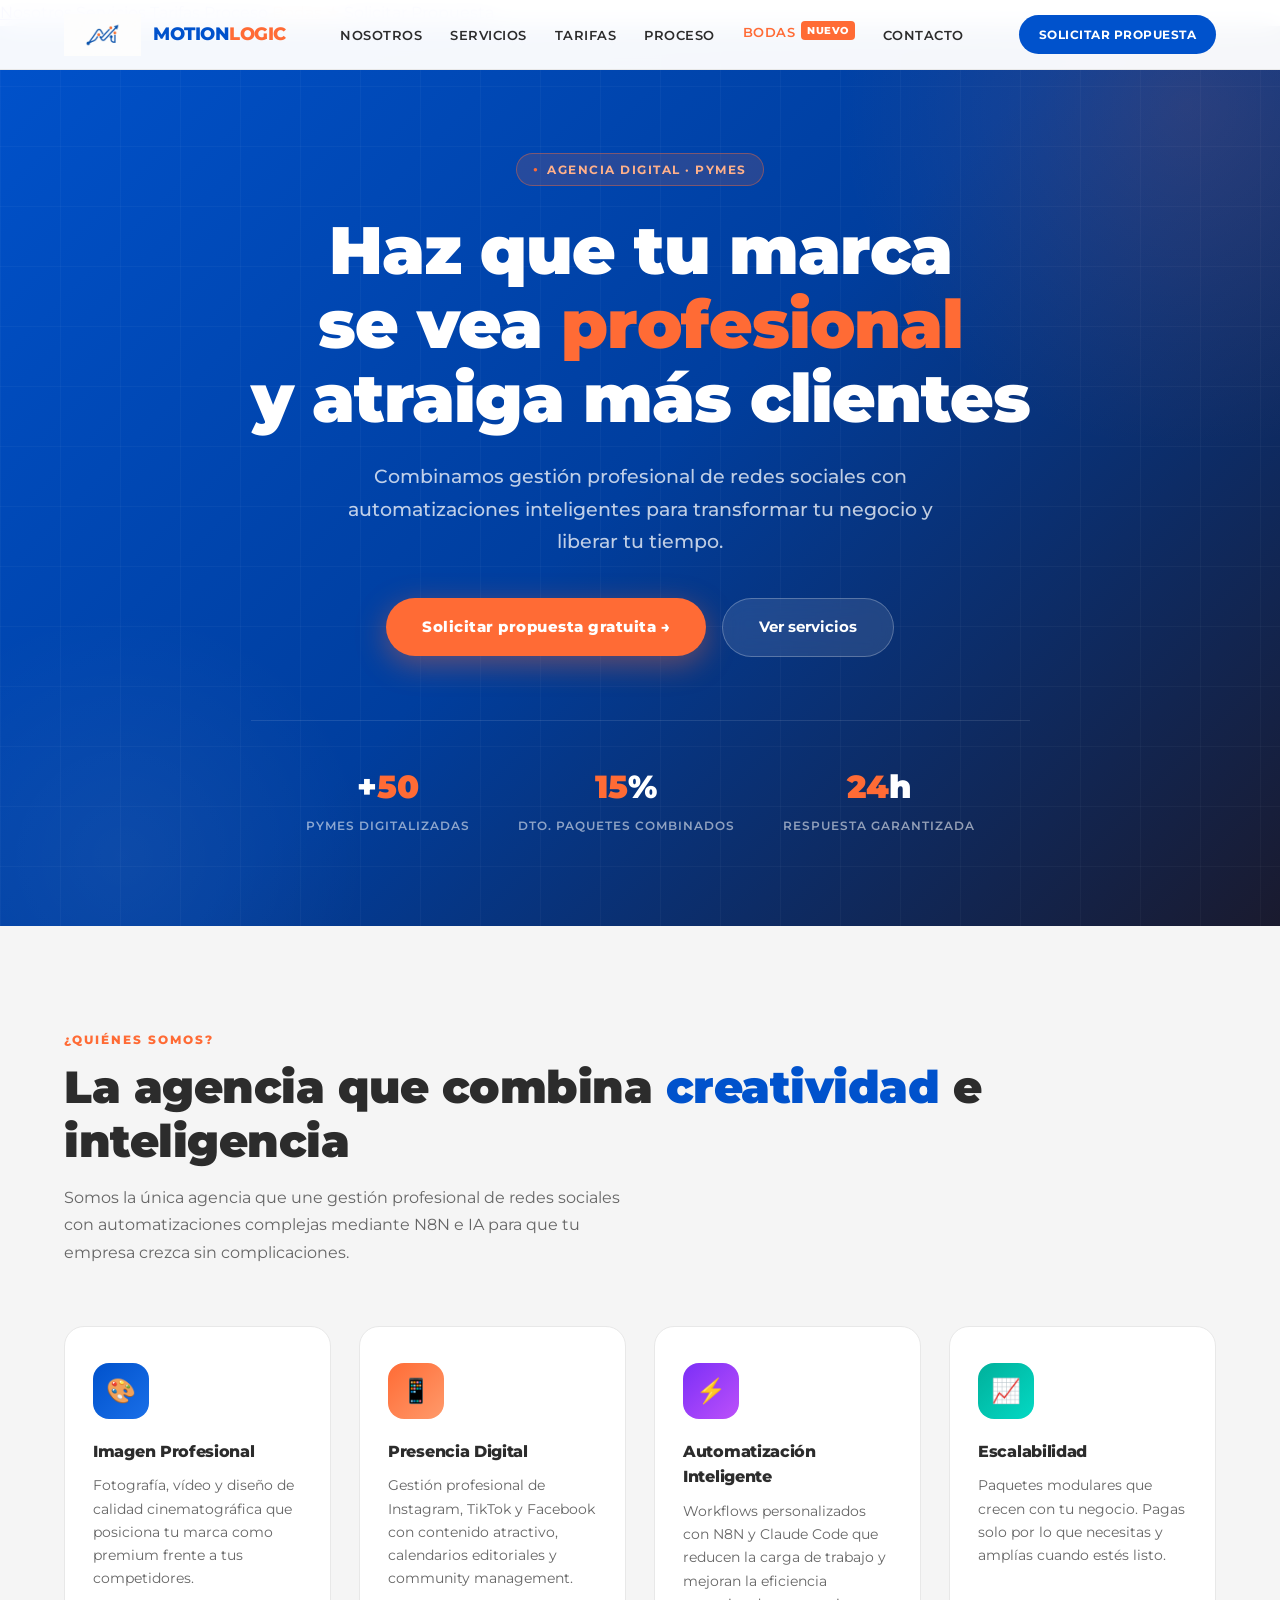
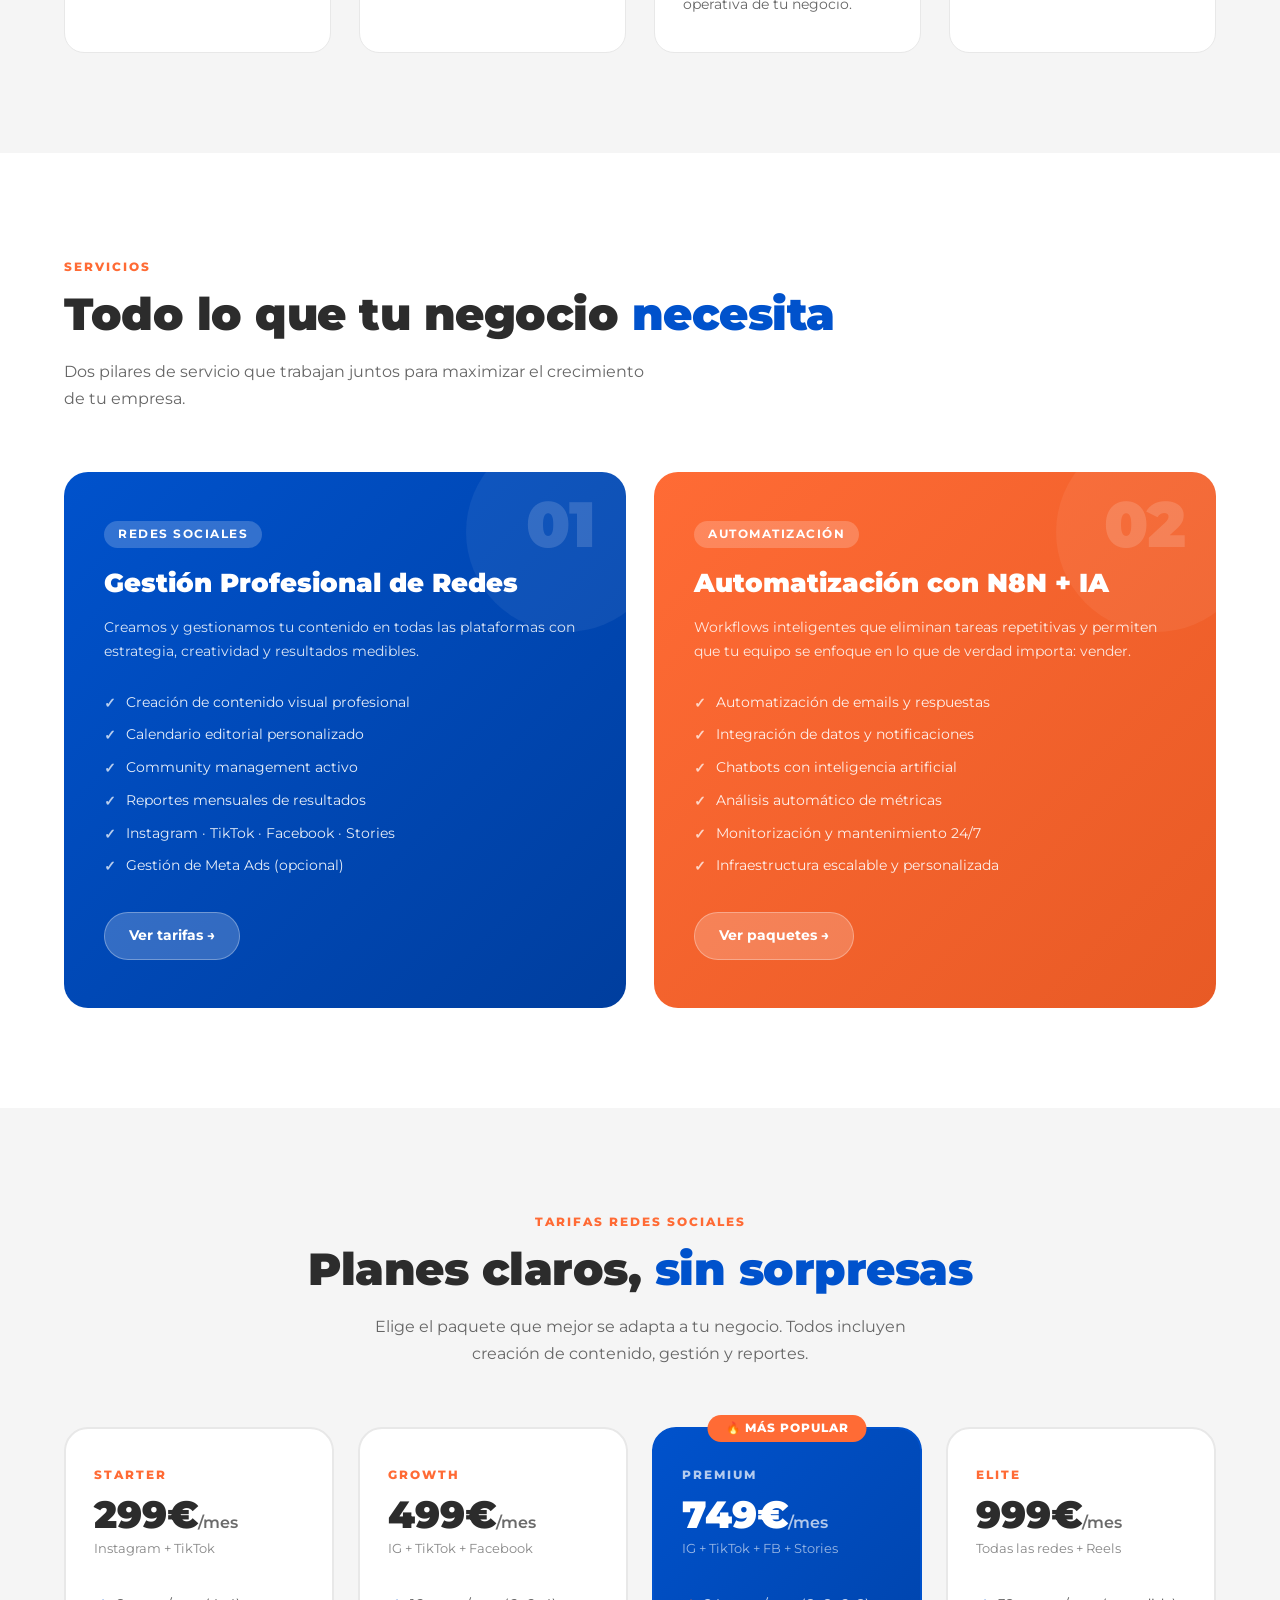
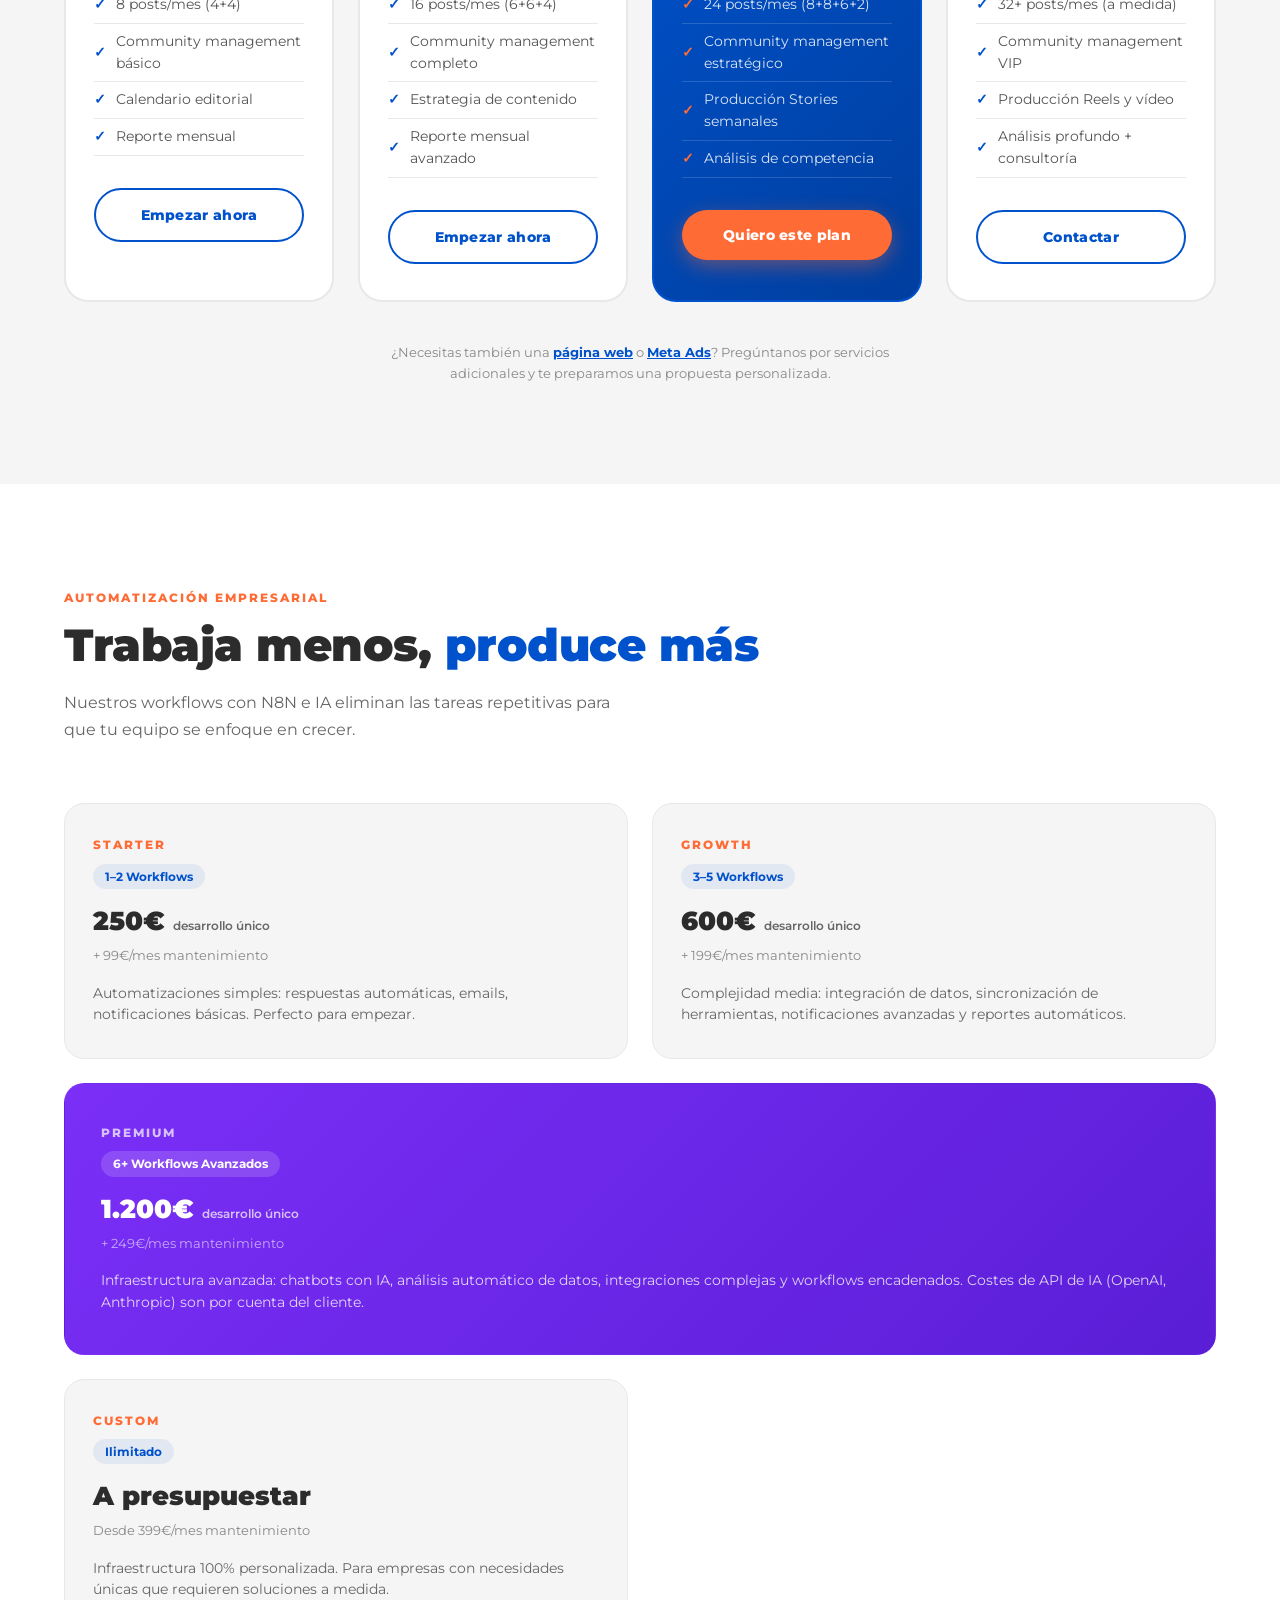
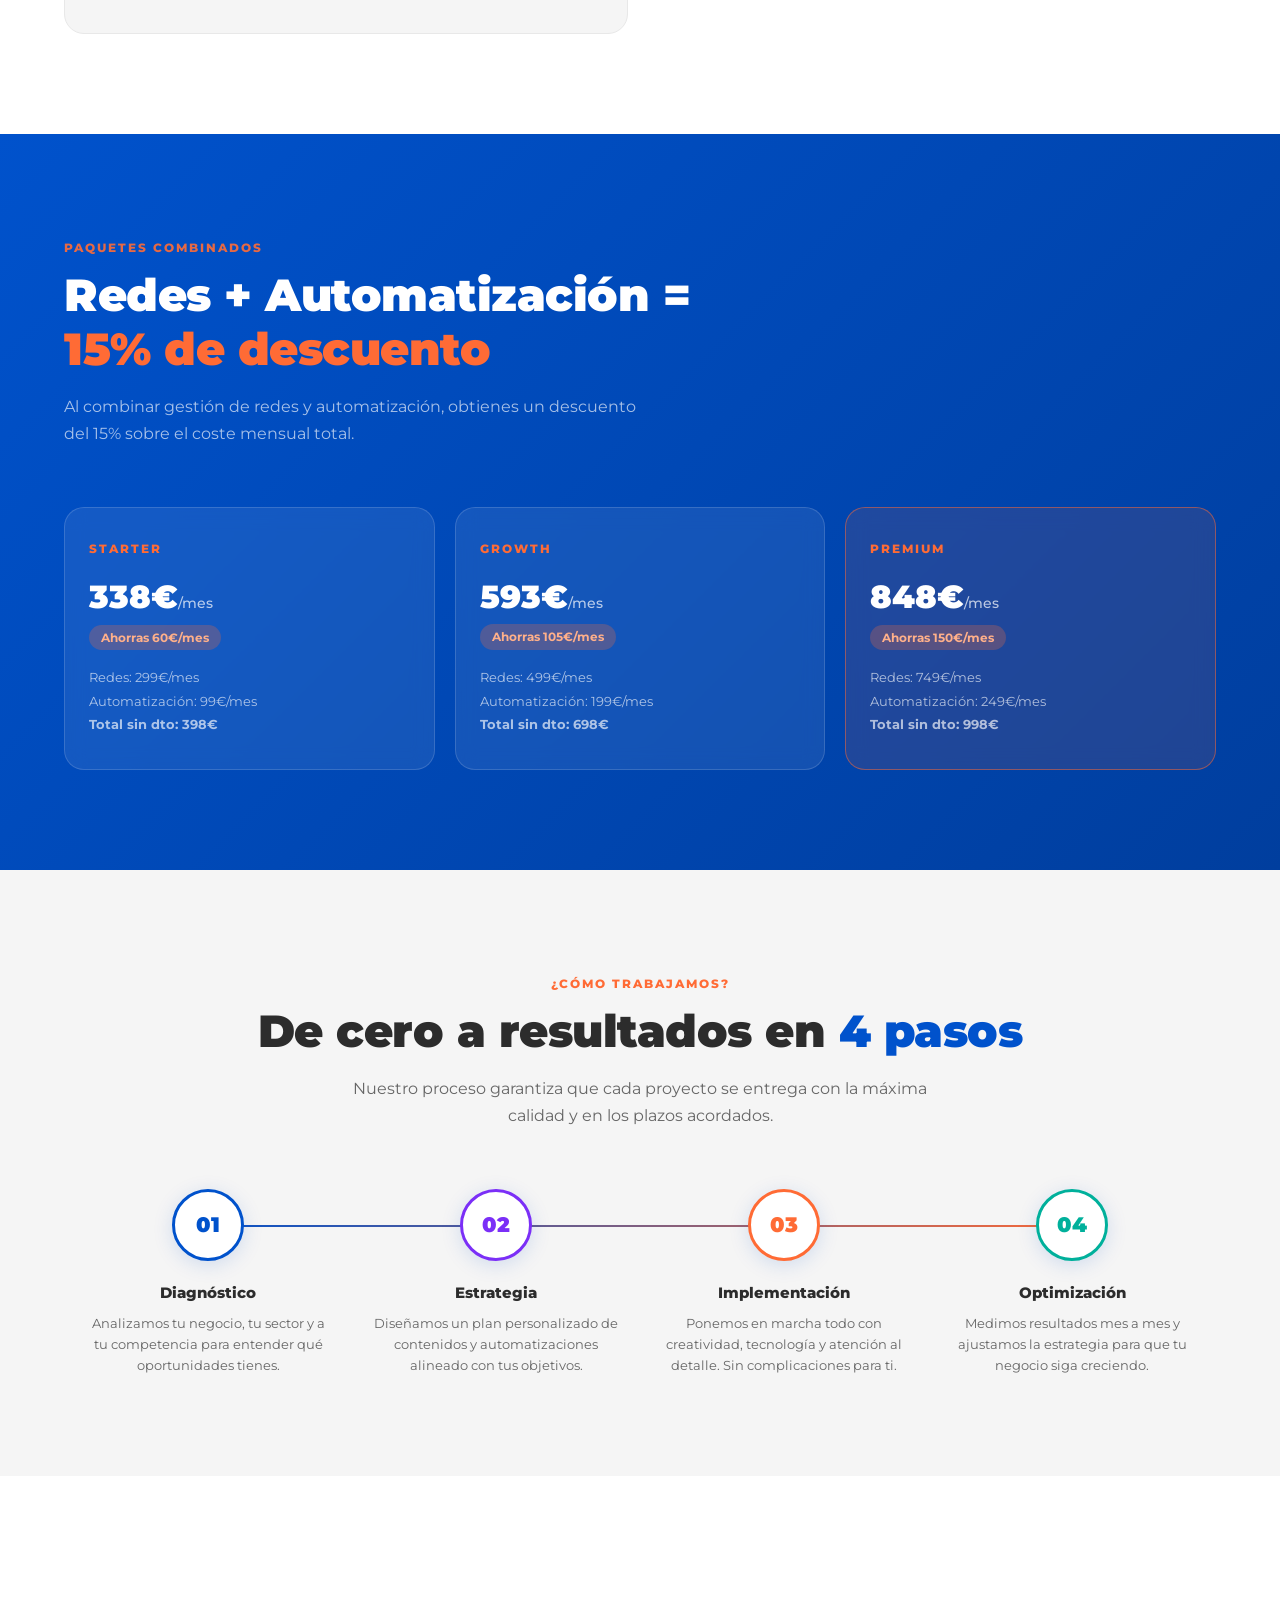
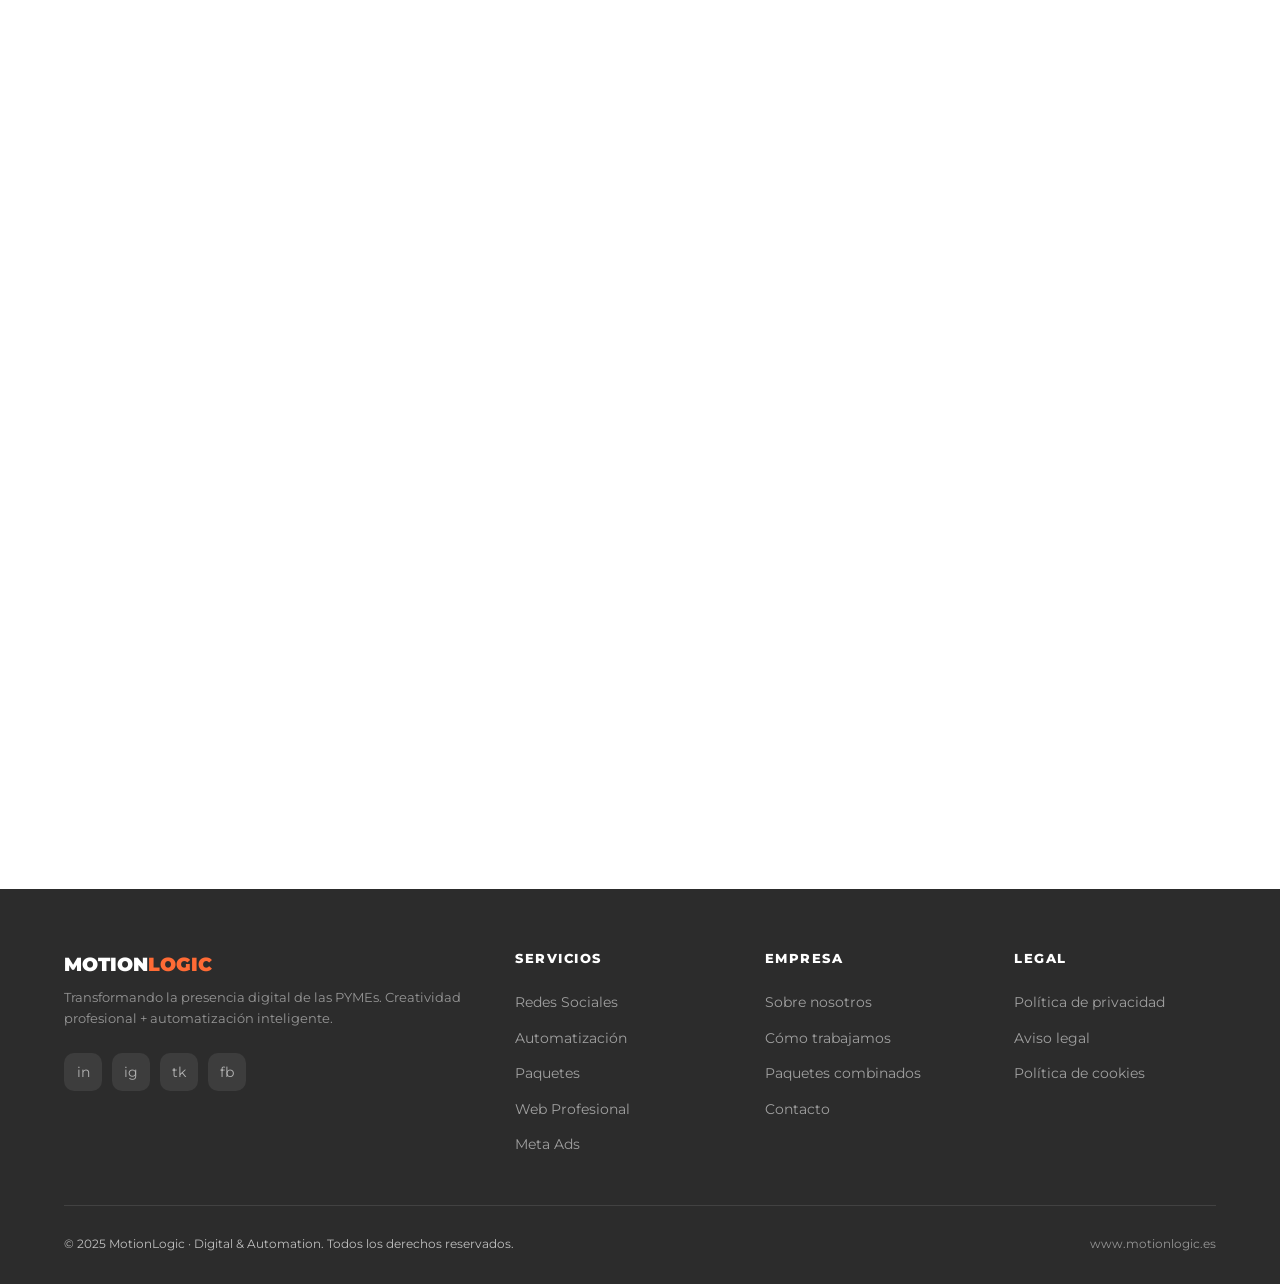
==== commit d1a99b40: "Update index.html" ====
--- a/index.html
+++ b/index.html
@@ -467,6 +467,24 @@
     }
     .footer-bottom a { color: rgba(255,255,255,0.5); text-decoration: none; }
     .footer-bottom a:hover { color: #fff; }
+
+    /* ─── ENLACE MOTIONWEDDING ────────────────── */
+    .nav-special a {
+      display: flex;
+      align-items: center;
+      gap: 6px;
+      color: var(--orange) !important;
+    }
+    .badge-bodas {
+      background-color: var(--orange);
+      color: var(--white);
+      font-size: 0.6rem;
+      font-weight: 800;
+      padding: 2px 6px;
+      border-radius: 4px;
+      letter-spacing: 0.5px;
+      transform: translateY(-2px);
+    }
 
     /* ─── MOBILE NAV ──────────────────────────── */
     @media (max-width: 900px) {
@@ -514,7 +532,6 @@
 </head>
 <body>
 
-<!-- NAV -->
 <nav id="navbar">
   <a href="#hero" class="nav-logo">
     <img src="logo.png" alt="MotionLogic isotipo" style="height:42px; width:auto; display:block;" />
@@ -525,6 +542,7 @@
     <li><a href="#servicios">Servicios</a></li>
     <li><a href="#precios">Tarifas</a></li>
     <li><a href="#proceso">Proceso</a></li>
+    <li class="nav-special"><a href="/wedding/">Bodas <span class="badge-bodas">NUEVO</span></a></li>
     <li><a href="#contacto">Contacto</a></li>
   </ul>
   <div class="nav-cta-wrap">
@@ -535,16 +553,15 @@
   </div>
 </nav>
 
-<!-- MOBILE MENU -->
 <div class="mobile-menu" id="mobileMenu">
   <a href="#sobre" onclick="toggleMenu()">Nosotros</a>
   <a href="#servicios" onclick="toggleMenu()">Servicios</a>
   <a href="#precios" onclick="toggleMenu()">Tarifas</a>
   <a href="#proceso" onclick="toggleMenu()">Proceso</a>
+  <a href="/wedding/" style="color: var(--orange);">Bodas ★</a>
   <a href="#contacto" class="m-cta" onclick="toggleMenu()">Solicitar Propuesta</a>
 </div>
 
-<!-- HERO -->
 <section id="hero">
   <div class="hero-grid"></div>
   <div class="hero-bg-shapes"></div>
@@ -579,7 +596,6 @@
   </div>
 </section>
 
-<!-- SOBRE -->
 <section id="sobre">
   <div class="section-header fade-up">
     <span class="section-label">¿Quiénes somos?</span>
@@ -610,7 +626,6 @@
   </div>
 </section>
 
-<!-- SERVICIOS -->
 <section id="servicios">
   <div class="section-header fade-up">
     <span class="section-label">Servicios</span>
@@ -651,7 +666,6 @@
   </div>
 </section>
 
-<!-- PRECIOS REDES -->
 <section id="precios">
   <div class="section-header centered fade-up">
     <span class="section-label">Tarifas Redes Sociales</span>
@@ -714,7 +728,6 @@
   </p>
 </section>
 
-<!-- AUTOMATIZACION -->
 <section id="automatizacion">
   <div class="section-header fade-up">
     <span class="section-label">Automatización Empresarial</span>
@@ -753,7 +766,6 @@
   </div>
 </section>
 
-<!-- COMBINADOS -->
 <section id="combinados">
   <div class="section-header fade-up">
     <span class="section-label">Paquetes Combinados</span>
@@ -794,7 +806,6 @@
   </div>
 </section>
 
-<!-- PROCESO -->
 <section id="proceso">
   <div class="section-header centered fade-up">
     <span class="section-label">¿Cómo trabajamos?</span>
@@ -825,7 +836,6 @@
   </div>
 </section>
 
-<!-- CONTACTO -->
 <section id="contacto">
   <div class="section-header fade-up">
     <span class="section-label">Contacto</span>
@@ -909,7 +919,6 @@
   </div>
 </section>
 
-<!-- FOOTER -->
 <footer>
   <div class="footer-grid">
     <div class="footer-brand">
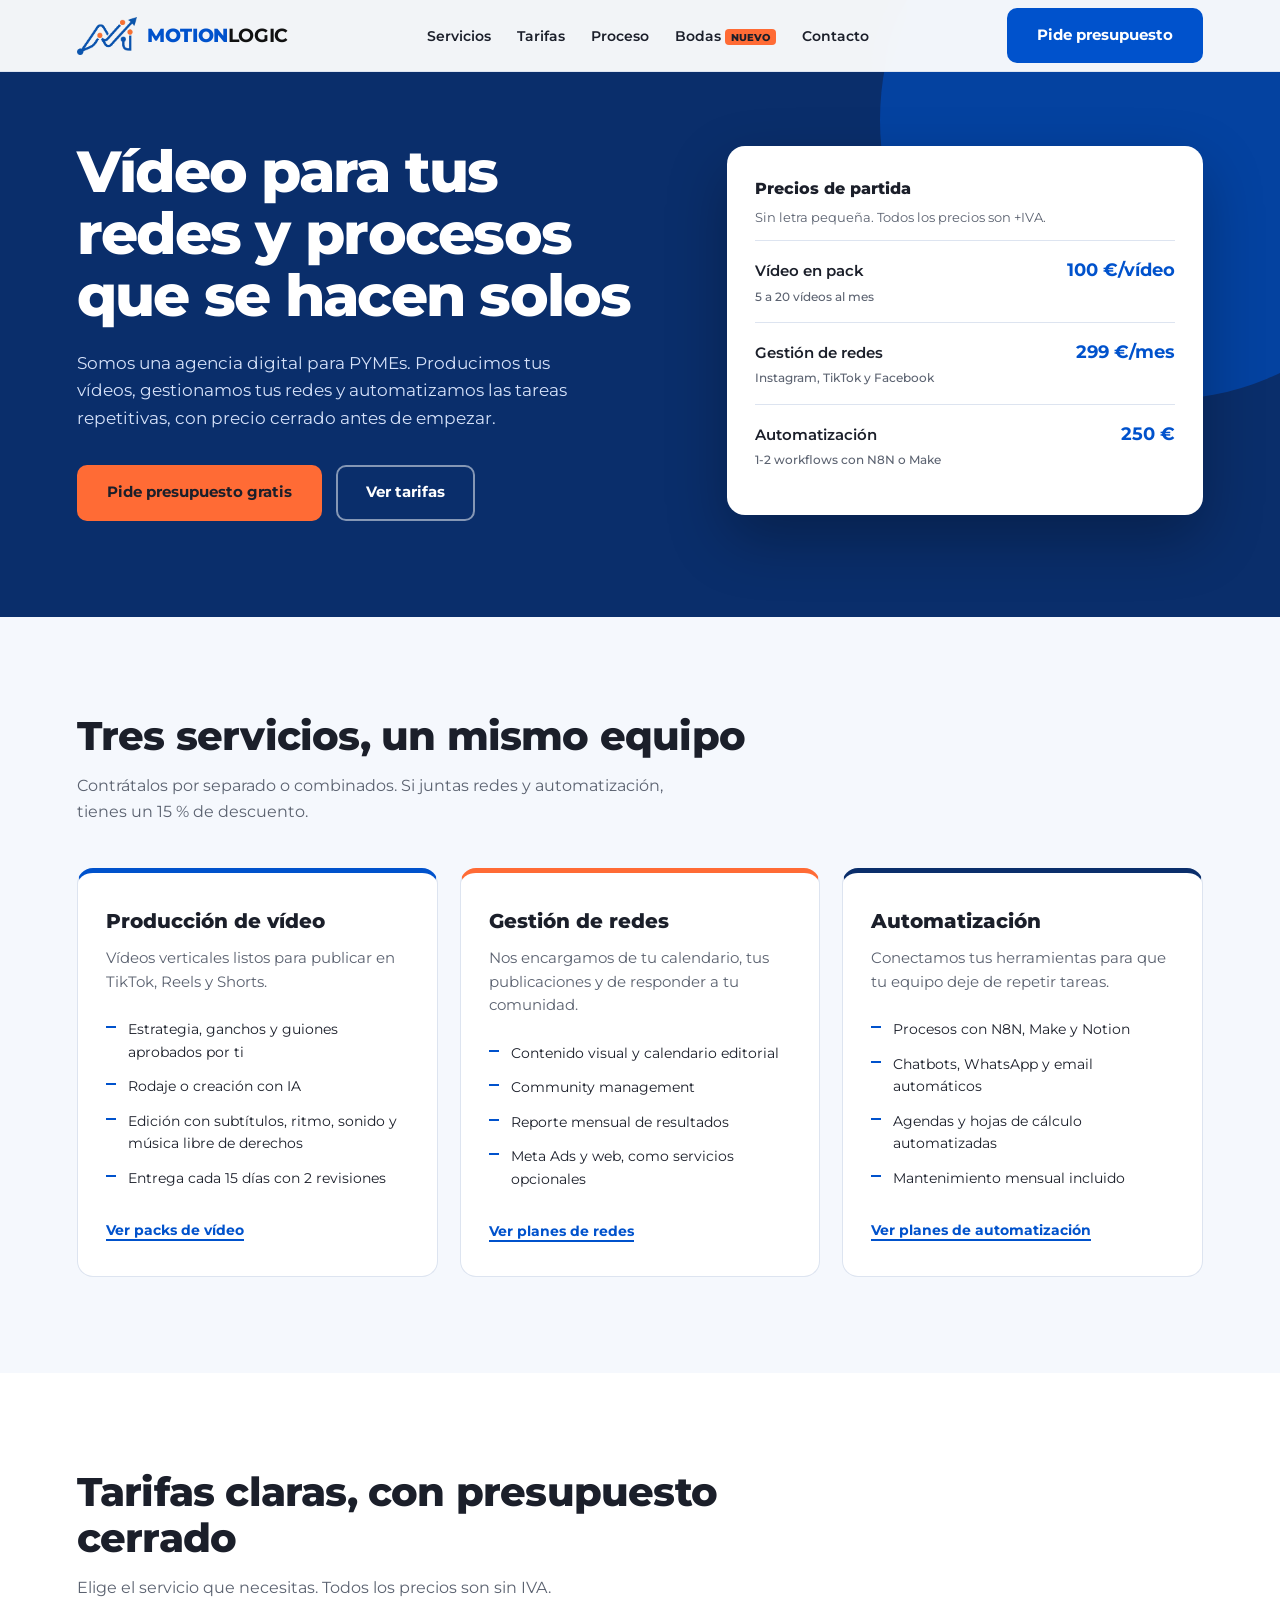
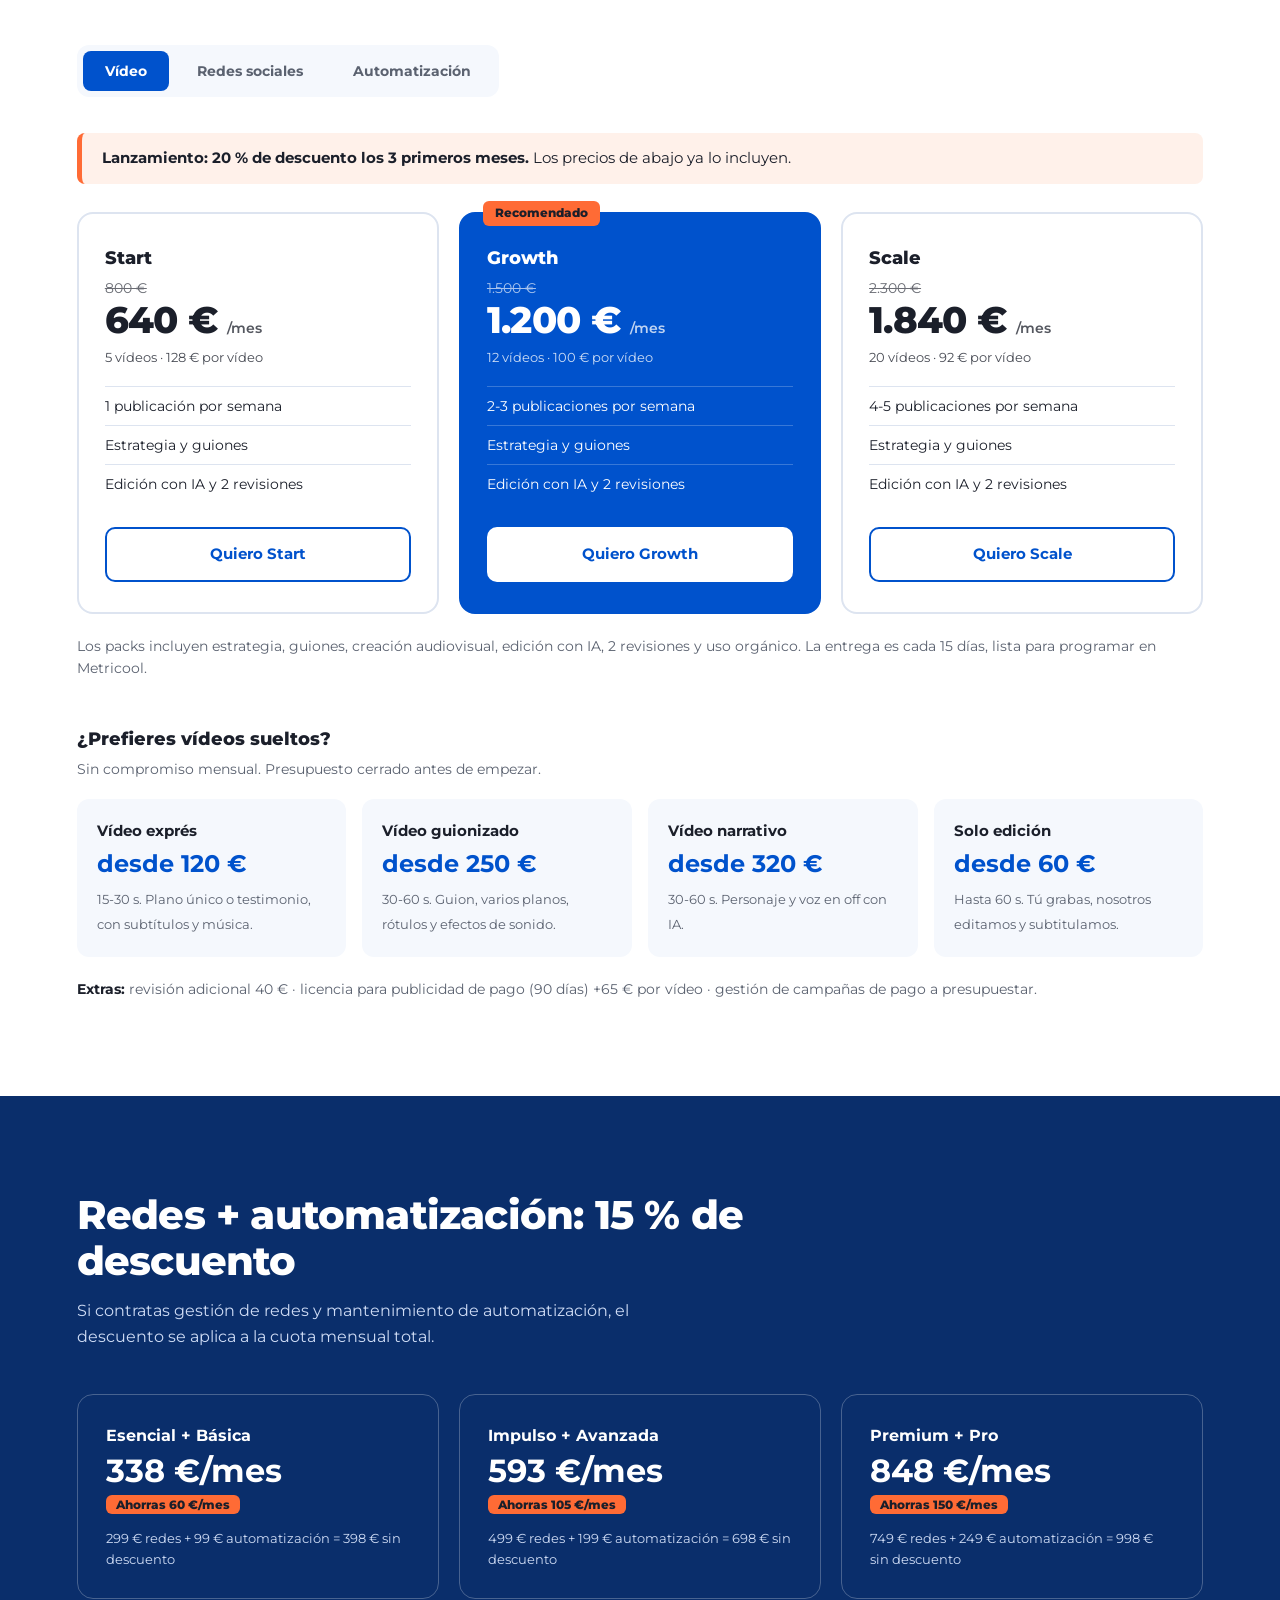
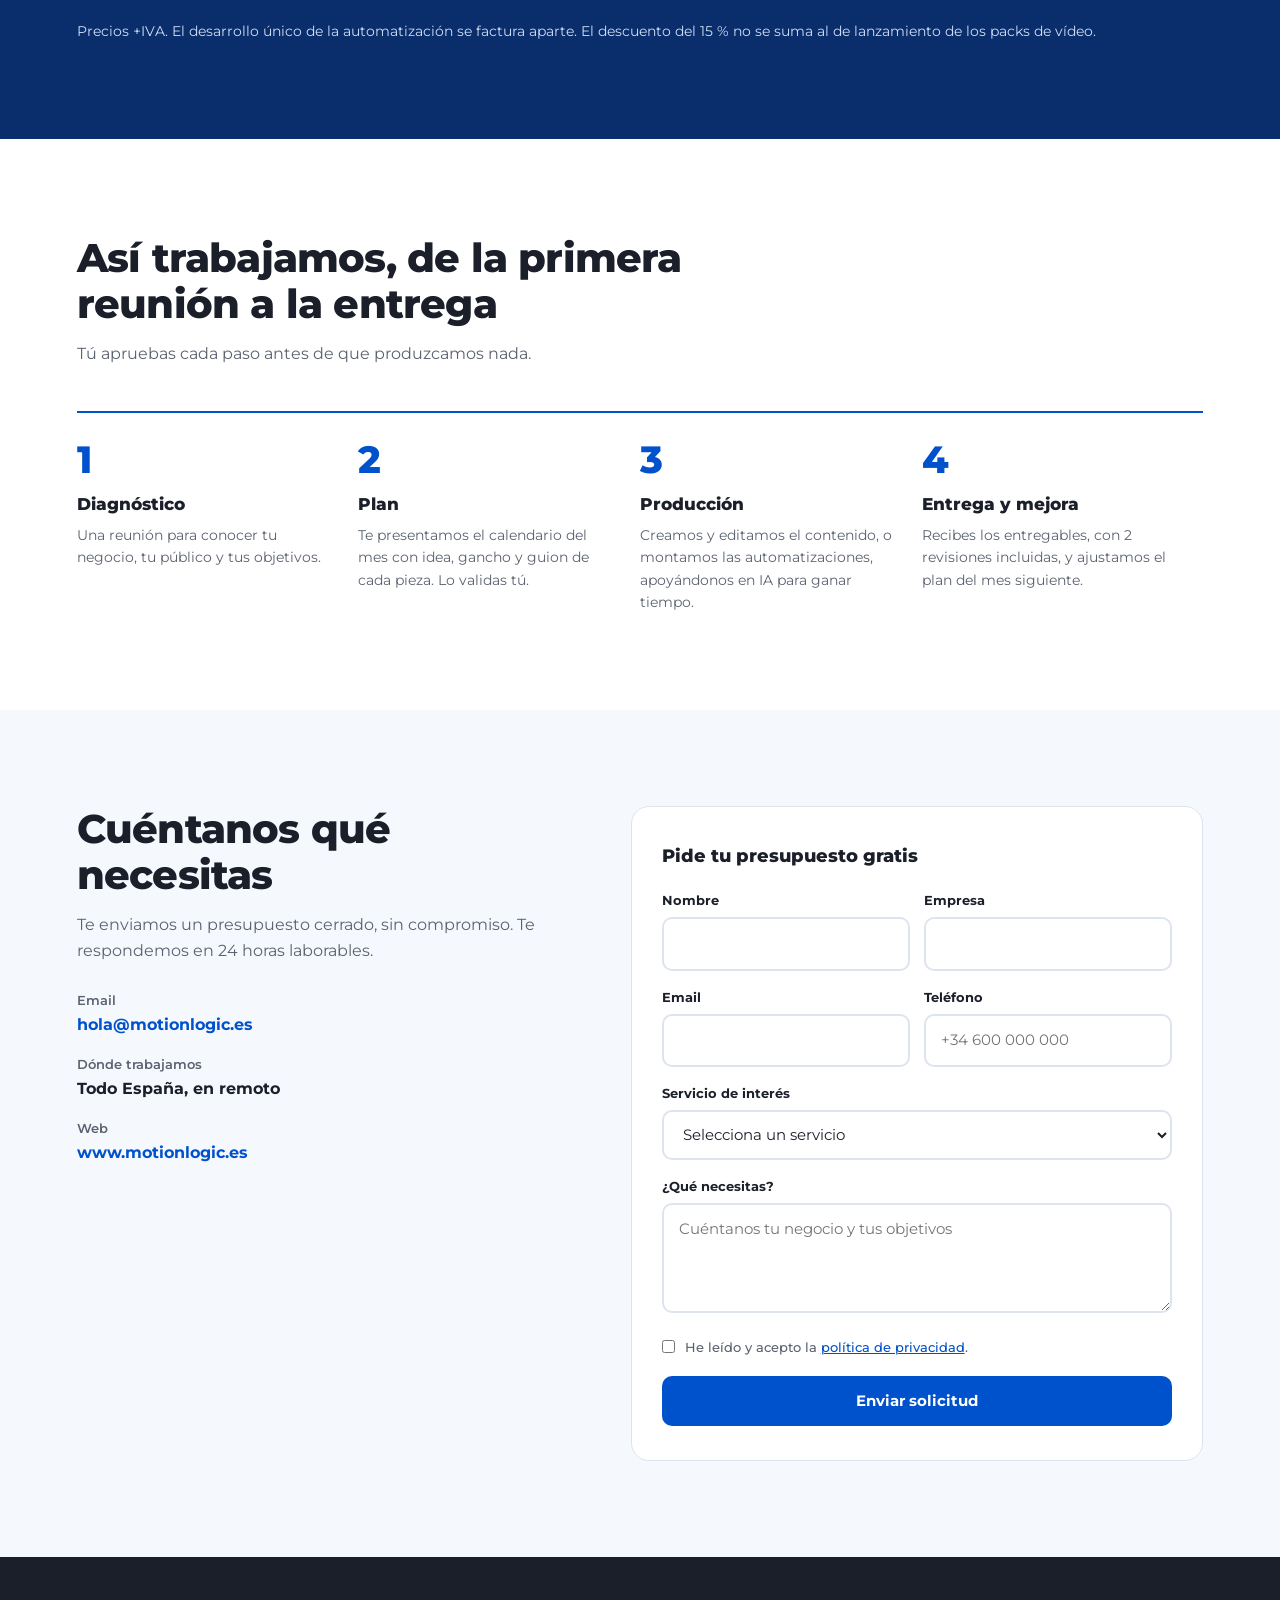
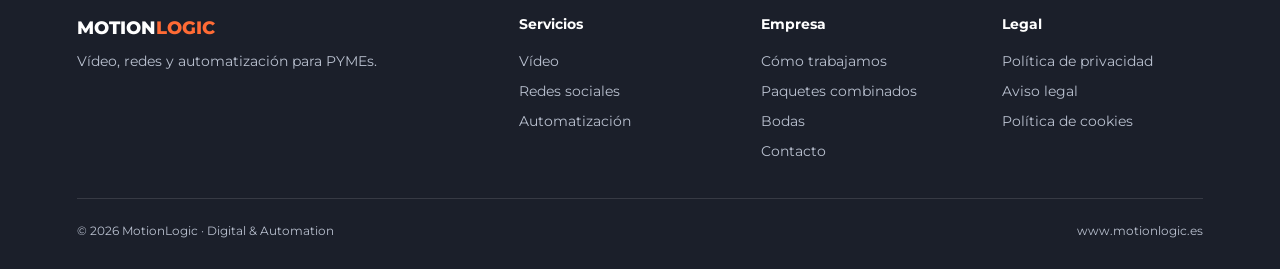
==== commit c09263b3: "Update index.html" ====
--- a/index.html
+++ b/index.html
@@ -1,1006 +1,361 @@
 <!DOCTYPE html>
 <html lang="es">
 <head>
-  <meta charset="UTF-8" />
-  <meta name="viewport" content="width=device-width, initial-scale=1.0" />
-  <title>MotionLogic · Digital & Automation</title>
-  <meta name="description" content="Agencia digital especializada en potenciar la presencia online de PYMEs. Gestión de redes sociales + automatización inteligente con N8N e IA." />
-  <meta name="theme-color" content="#0052CC" />
-  <link rel="preconnect" href="https://fonts.googleapis.com" />
-  <link href="https://fonts.googleapis.com/css2?family=Montserrat:wght@400;600;700;800;900&display=swap" rel="stylesheet" />
-  <style>
-    *, *::before, *::after { box-sizing: border-box; margin: 0; padding: 0; }
-
-    :root {
-      --blue: #0052CC;
-      --blue-dark: #003E9E;
-      --blue-light: #1A6FE8;
-      --orange: #FF6B35;
-      --orange-dark: #E85A25;
-      --dark: #2C2C2C;
-      --gray: #F5F5F5;
-      --gray-mid: #E8E8E8;
-      --white: #FFFFFF;
-      --text: #444;
-      --font: 'Montserrat', sans-serif;
-    }
-
-    html { scroll-behavior: smooth; }
-
-    body {
-      font-family: var(--font);
-      color: var(--dark);
-      background: var(--white);
-      line-height: 1.6;
-      overflow-x: hidden;
-    }
-
-    /* ─── NAV ─────────────────────────────────── */
-    nav {
-      position: fixed; top: 0; left: 0; right: 0; z-index: 100;
-      background: rgba(255,255,255,0.96);
-      backdrop-filter: blur(12px);
-      border-bottom: 1px solid var(--gray-mid);
-      display: grid;
-      grid-template-columns: auto 1fr auto;
-      align-items: center;
-      gap: 32px;
-      padding: 0 5%; height: 70px;
-      transition: box-shadow .3s;
-    }
-    nav.scrolled { box-shadow: 0 4px 30px rgba(0,82,204,0.12); }
-    .nav-logo { display: flex; align-items: center; gap: 12px; text-decoration: none; flex-shrink: 0; }
-    .nav-logo img { height: 40px; width: auto; display: block; }
-    .nav-logo-text { font-size: 1.1rem; font-weight: 800; color: var(--blue); letter-spacing: -0.5px; white-space: nowrap; }
-    .nav-logo-text span { color: var(--orange); }
-    .nav-links { display: flex; gap: 28px; list-style: none; justify-content: center; }
-    .nav-links a { text-decoration: none; color: var(--dark); font-size: .82rem; font-weight: 600; letter-spacing: .5px; text-transform: uppercase; transition: color .2s; white-space: nowrap; }
-    .nav-links a:hover { color: var(--blue); }
-    .nav-cta-wrap { display: flex; justify-content: flex-end; flex-shrink: 0; }
-    .nav-cta {
-      background: var(--blue); color: #fff; text-decoration: none;
-      padding: 10px 20px; border-radius: 50px; font-size: .78rem;
-      font-weight: 700; letter-spacing: .5px; text-transform: uppercase;
-      transition: background .2s, transform .2s; white-space: nowrap;
-    }
-    .nav-cta:hover { background: var(--blue-dark); transform: translateY(-1px); }
-    .hamburger { display: none; flex-direction: column; gap: 5px; cursor: pointer; padding: 4px; }
-    .hamburger span { display: block; width: 24px; height: 2px; background: var(--dark); border-radius: 2px; transition: .3s; }
-
-    /* ─── HERO ────────────────────────────────── */
-    #hero {
-      min-height: 100vh;
-      background: linear-gradient(135deg, #0052CC 0%, #003E9E 50%, #1a1a2e 100%);
-      display: flex; align-items: center; justify-content: center;
-      text-align: center; padding: 120px 5% 80px;
-      position: relative; overflow: hidden;
-    }
-    .hero-bg-shapes {
-      position: absolute; inset: 0; pointer-events: none;
-    }
-    .hero-bg-shapes::before {
-      content: '';
-      position: absolute; top: -30%; right: -20%;
-      width: 700px; height: 700px; border-radius: 50%;
-      background: radial-gradient(circle, rgba(255,107,53,0.15) 0%, transparent 70%);
-    }
-    .hero-bg-shapes::after {
-      content: '';
-      position: absolute; bottom: -20%; left: -10%;
-      width: 500px; height: 500px; border-radius: 50%;
-      background: radial-gradient(circle, rgba(255,255,255,0.05) 0%, transparent 70%);
-    }
-    .hero-grid {
-      position: absolute; inset: 0;
-      background-image: 
-        linear-gradient(rgba(255,255,255,0.03) 1px, transparent 1px),
-        linear-gradient(90deg, rgba(255,255,255,0.03) 1px, transparent 1px);
-      background-size: 60px 60px;
-    }
-    .hero-content { position: relative; z-index: 2; max-width: 860px; }
-    .hero-badge {
-      display: inline-flex; align-items: center; gap: 8px;
-      background: rgba(255,107,53,0.15); border: 1px solid rgba(255,107,53,0.4);
-      color: #FFB08A; padding: 6px 16px; border-radius: 50px;
-      font-size: .75rem; font-weight: 700; letter-spacing: 1.5px; text-transform: uppercase;
-      margin-bottom: 28px;
-    }
-    .hero-badge::before { content: '●'; color: var(--orange); font-size: .5rem; animation: pulse 2s infinite; }
-    @keyframes pulse { 0%,100%{opacity:1} 50%{opacity:.3} }
-    .hero-title {
-      font-size: clamp(2.4rem, 6vw, 4.2rem);
-      font-weight: 900; color: #fff; line-height: 1.1;
-      letter-spacing: -1px; margin-bottom: 24px;
-    }
-    .hero-title .accent { color: var(--orange); }
-    .hero-title .line-break { display: block; }
-    .hero-sub {
-      font-size: clamp(1rem, 2vw, 1.2rem); color: rgba(255,255,255,0.75);
-      max-width: 600px; margin: 0 auto 40px; font-weight: 500; line-height: 1.7;
-    }
-    .hero-buttons { display: flex; gap: 16px; justify-content: center; flex-wrap: wrap; }
-    .btn-primary {
-      display: inline-flex; align-items: center; gap: 8px;
-      background: var(--orange); color: #fff;
-      padding: 16px 36px; border-radius: 50px;
-      font-size: .95rem; font-weight: 800; letter-spacing: .5px;
-      text-decoration: none; transition: all .25s;
-      box-shadow: 0 8px 30px rgba(255,107,53,0.4);
-    }
-    .btn-primary:hover { background: var(--orange-dark); transform: translateY(-3px); box-shadow: 0 12px 40px rgba(255,107,53,0.5); }
-    .btn-secondary {
-      display: inline-flex; align-items: center; gap: 8px;
-      background: rgba(255,255,255,0.1); color: #fff;
-      padding: 16px 36px; border-radius: 50px;
-      font-size: .95rem; font-weight: 700;
-      text-decoration: none; transition: all .25s;
-      border: 1px solid rgba(255,255,255,0.25);
-      backdrop-filter: blur(10px);
-    }
-    .btn-secondary:hover { background: rgba(255,255,255,0.2); transform: translateY(-3px); }
-    .hero-stats {
-      display: flex; gap: 48px; justify-content: center; flex-wrap: wrap;
-      margin-top: 64px; padding-top: 40px;
-      border-top: 1px solid rgba(255,255,255,0.1);
-    }
-    .hero-stat { text-align: center; }
-    .hero-stat .num { font-size: 2rem; font-weight: 900; color: #fff; display: block; }
-    .hero-stat .num span { color: var(--orange); }
-    .hero-stat .label { font-size: .75rem; color: rgba(255,255,255,0.55); font-weight: 600; letter-spacing: 1px; text-transform: uppercase; }
-
-    /* ─── SECTION BASE ────────────────────────── */
-    section { padding: 100px 5%; }
-    .section-label {
-      display: inline-block; color: var(--orange);
-      font-size: .75rem; font-weight: 800; letter-spacing: 2px;
-      text-transform: uppercase; margin-bottom: 12px;
-    }
-    .section-title {
-      font-size: clamp(1.8rem, 4vw, 2.8rem); font-weight: 900;
-      color: var(--dark); line-height: 1.2; letter-spacing: -0.5px;
-      margin-bottom: 16px;
-    }
-    .section-title .blue { color: var(--blue); }
-    .section-subtitle {
-      font-size: 1rem; color: #666; max-width: 580px; line-height: 1.7;
-    }
-    .section-header { margin-bottom: 60px; }
-    .section-header.centered { text-align: center; }
-    .section-header.centered .section-subtitle { margin: 0 auto; }
-
-    /* ─── ABOUT / PILARES ─────────────────────── */
-    #sobre {
-      background: var(--gray);
-    }
-    .pilares-grid {
-      display: grid; grid-template-columns: repeat(auto-fit, minmax(240px,1fr));
-      gap: 28px; margin-top: 60px;
-    }
-    .pilar-card {
-      background: var(--white); border-radius: 20px;
-      padding: 36px 28px; transition: transform .3s, box-shadow .3s;
-      border: 1px solid var(--gray-mid);
-    }
-    .pilar-card:hover { transform: translateY(-6px); box-shadow: 0 20px 60px rgba(0,82,204,0.1); }
-    .pilar-icon {
-      width: 56px; height: 56px; border-radius: 16px;
-      background: linear-gradient(135deg, var(--blue), var(--blue-light));
-      display: flex; align-items: center; justify-content: center;
-      margin-bottom: 20px; font-size: 1.5rem;
-    }
-    .pilar-card:nth-child(2) .pilar-icon { background: linear-gradient(135deg, var(--orange), #ff9a6b); }
-    .pilar-card:nth-child(3) .pilar-icon { background: linear-gradient(135deg, #7B2FF7, #BC50FA); }
-    .pilar-card:nth-child(4) .pilar-icon { background: linear-gradient(135deg, #00B09B, #04D9C4); }
-    .pilar-title { font-size: 1rem; font-weight: 800; color: var(--dark); margin-bottom: 10px; letter-spacing: -.3px; }
-    .pilar-desc { font-size: .88rem; color: #666; line-height: 1.65; }
-
-    /* ─── SERVICIOS ───────────────────────────── */
-    #servicios { background: var(--white); }
-    .servicios-grid {
-      display: grid; grid-template-columns: 1fr 1fr; gap: 28px; margin-top: 60px;
-    }
-    .servicio-card {
-      border-radius: 24px; padding: 48px 40px;
-      position: relative; overflow: hidden;
-    }
-    .servicio-card.blue-card {
-      background: linear-gradient(135deg, var(--blue) 0%, var(--blue-dark) 100%);
-      color: #fff;
-    }
-    .servicio-card.orange-card {
-      background: linear-gradient(135deg, #FF6B35 0%, #E85A25 100%);
-      color: #fff;
-    }
-    .servicio-card::after {
-      content: '';
-      position: absolute; right: -40px; top: -40px;
-      width: 200px; height: 200px; border-radius: 50%;
-      background: rgba(255,255,255,0.06);
-    }
-    .servicio-num {
-      font-size: 4rem; font-weight: 900; opacity: .15;
-      position: absolute; top: 20px; right: 30px; line-height: 1;
-    }
-    .servicio-tag {
-      display: inline-block; background: rgba(255,255,255,0.2);
-      padding: 4px 14px; border-radius: 50px; font-size: .72rem;
-      font-weight: 700; letter-spacing: 1.5px; text-transform: uppercase;
-      margin-bottom: 20px;
-    }
-    .servicio-title { font-size: 1.6rem; font-weight: 900; margin-bottom: 16px; line-height: 1.2; }
-    .servicio-desc { font-size: .9rem; opacity: .85; line-height: 1.7; margin-bottom: 28px; }
-    .servicio-includes { list-style: none; }
-    .servicio-includes li {
-      display: flex; align-items: flex-start; gap: 10px;
-      font-size: .85rem; opacity: .9; margin-bottom: 10px;
-    }
-    .servicio-includes li::before {
-      content: '✓'; font-weight: 900; color: rgba(255,255,255,0.8);
-      flex-shrink: 0; margin-top: 1px;
-    }
-    .servicio-cta {
-      display: inline-flex; align-items: center; gap: 8px;
-      background: rgba(255,255,255,0.2); color: #fff;
-      padding: 12px 24px; border-radius: 50px;
-      font-size: .85rem; font-weight: 700; text-decoration: none;
-      transition: background .2s; margin-top: 24px;
-      border: 1px solid rgba(255,255,255,0.3);
-    }
-    .servicio-cta:hover { background: rgba(255,255,255,0.3); }
-
-    /* ─── PRICING ─────────────────────────────── */
-    #precios { background: var(--gray); }
-    .pricing-tabs {
-      display: flex; gap: 8px; margin-bottom: 48px;
-      background: var(--white); border-radius: 50px; padding: 6px;
-      width: fit-content;
-    }
-    .pricing-tab {
-      padding: 10px 28px; border-radius: 50px; border: none;
-      cursor: pointer; font-family: var(--font); font-size: .85rem;
-      font-weight: 700; transition: all .2s; color: #888; background: transparent;
-    }
-    .pricing-tab.active { background: var(--blue); color: #fff; box-shadow: 0 4px 15px rgba(0,82,204,0.3); }
-    .pricing-grid {
-      display: grid; grid-template-columns: repeat(auto-fit, minmax(240px,1fr));
-      gap: 24px;
-    }
-    .pricing-card {
-      background: var(--white); border-radius: 24px; padding: 36px 28px;
-      border: 2px solid var(--gray-mid); transition: all .3s; position: relative;
-    }
-    .pricing-card:hover { transform: translateY(-4px); border-color: var(--blue); box-shadow: 0 20px 50px rgba(0,82,204,0.12); }
-    .pricing-card.featured {
-      background: linear-gradient(135deg, var(--blue) 0%, var(--blue-dark) 100%);
-      border-color: var(--blue); color: #fff;
-      transform: scale(1.04);
-    }
-    .pricing-card.featured:hover { transform: scale(1.04) translateY(-4px); }
-    .popular-badge {
-      position: absolute; top: -14px; left: 50%; transform: translateX(-50%);
-      background: var(--orange); color: #fff; padding: 4px 18px;
-      border-radius: 50px; font-size: .72rem; font-weight: 800;
-      letter-spacing: 1px; text-transform: uppercase; white-space: nowrap;
-    }
-    .plan-name { font-size: .75rem; font-weight: 800; letter-spacing: 2px; text-transform: uppercase; color: var(--orange); margin-bottom: 12px; }
-    .pricing-card.featured .plan-name { color: rgba(255,255,255,0.7); }
-    .plan-price { font-size: 2.4rem; font-weight: 900; color: var(--dark); line-height: 1; margin-bottom: 4px; }
-    .pricing-card.featured .plan-price { color: #fff; }
-    .plan-price span { font-size: 1rem; font-weight: 600; opacity: .7; }
-    .plan-sub { font-size: .8rem; color: #888; margin-bottom: 28px; }
-    .pricing-card.featured .plan-sub { color: rgba(255,255,255,0.6); }
-    .plan-features { list-style: none; margin-bottom: 32px; }
-    .plan-features li {
-      display: flex; align-items: center; gap: 10px;
-      font-size: .85rem; color: #555; padding: 7px 0;
-      border-bottom: 1px solid var(--gray-mid);
-    }
-    .pricing-card.featured .plan-features li { color: rgba(255,255,255,0.85); border-color: rgba(255,255,255,0.15); }
-    .plan-features li::before { content: '✓'; color: var(--blue); font-weight: 900; }
-    .pricing-card.featured .plan-features li::before { color: var(--orange); }
-    .btn-plan {
-      display: block; text-align: center; padding: 14px;
-      border-radius: 50px; font-size: .88rem; font-weight: 800;
-      text-decoration: none; transition: all .25s; letter-spacing: .3px;
-    }
-    .btn-plan.outline { border: 2px solid var(--blue); color: var(--blue); }
-    .btn-plan.outline:hover { background: var(--blue); color: #fff; }
-    .btn-plan.solid { background: var(--orange); color: #fff; box-shadow: 0 6px 20px rgba(255,107,53,0.4); }
-    .btn-plan.solid:hover { background: var(--orange-dark); transform: translateY(-1px); }
-    .pricing-note {
-      text-align: center; margin-top: 40px; font-size: .82rem;
-      color: #888; max-width: 500px; margin-left: auto; margin-right: auto;
-    }
-    .pricing-note a { color: var(--blue); font-weight: 700; }
-
-    /* ─── AUTOMATIZACION ──────────────────────── */
-    #automatizacion { background: var(--white); }
-    .auto-grid {
-      display: grid; grid-template-columns: 1fr 1fr; gap: 24px;
-    }
-    .auto-card {
-      background: var(--gray); border-radius: 20px; padding: 32px 28px;
-      border: 1px solid var(--gray-mid); transition: all .3s;
-    }
-    .auto-card:hover { border-color: var(--blue); box-shadow: 0 12px 40px rgba(0,82,204,0.08); }
-    .auto-card.featured {
-      background: linear-gradient(135deg, #7B2FF7 0%, #5A1ED6 100%);
-      border-color: transparent; color: #fff; grid-column: span 2;
-      padding: 40px 36px;
-    }
-    .auto-card.featured .auto-plan-name { color: rgba(255,255,255,0.7); }
-    .auto-card.featured .auto-price { color: #fff; }
-    .auto-card.featured .auto-desc { color: rgba(255,255,255,0.8); }
-    .auto-plan-name { font-size: .72rem; font-weight: 800; color: var(--orange); letter-spacing: 2px; text-transform: uppercase; margin-bottom: 8px; }
-    .auto-price { font-size: 1.6rem; font-weight: 900; color: var(--dark); margin-bottom: 4px; }
-    .auto-price small { font-size: .75rem; font-weight: 600; opacity: .7; }
-    .auto-maint { font-size: .8rem; color: #888; margin-bottom: 16px; }
-    .auto-card.featured .auto-maint { color: rgba(255,255,255,0.6); }
-    .auto-desc { font-size: .85rem; color: #666; line-height: 1.6; }
-    .auto-workflows {
-      display: inline-block; background: rgba(0,82,204,0.08); color: var(--blue);
-      padding: 3px 12px; border-radius: 50px; font-size: .75rem;
-      font-weight: 700; margin-bottom: 12px;
-    }
-    .auto-card.featured .auto-workflows { background: rgba(255,255,255,0.15); color: #fff; }
-
-    /* ─── COMBINADOS ──────────────────────────── */
-    #combinados { background: linear-gradient(135deg, #0052CC 0%, #003E9E 100%); }
-    #combinados .section-title { color: #fff; }
-    #combinados .section-label { color: rgba(255,107,53,0.9); }
-    #combinados .section-subtitle { color: rgba(255,255,255,0.7); }
-    .combo-grid {
-      display: grid; grid-template-columns: repeat(auto-fit, minmax(220px,1fr));
-      gap: 20px; margin-top: 60px;
-    }
-    .combo-card {
-      background: rgba(255,255,255,0.08); border: 1px solid rgba(255,255,255,0.15);
-      border-radius: 20px; padding: 32px 24px; color: #fff;
-      transition: all .3s; backdrop-filter: blur(10px);
-    }
-    .combo-card:hover { background: rgba(255,255,255,0.14); transform: translateY(-4px); }
-    .combo-level { font-size: .72rem; font-weight: 800; color: var(--orange); letter-spacing: 2px; text-transform: uppercase; margin-bottom: 12px; }
-    .combo-price { font-size: 2rem; font-weight: 900; margin-bottom: 2px; }
-    .combo-price span { font-size: .9rem; font-weight: 500; opacity: .7; }
-    .combo-savings {
-      display: inline-block; background: rgba(255,107,53,0.25); color: #FFB08A;
-      padding: 3px 12px; border-radius: 50px; font-size: .75rem; font-weight: 700;
-      margin-bottom: 16px;
-    }
-    .combo-breakdown { font-size: .82rem; opacity: .65; line-height: 1.8; }
-
-    /* ─── PROCESO ─────────────────────────────── */
-    #proceso { background: var(--gray); }
-    .proceso-steps {
-      display: grid; grid-template-columns: repeat(auto-fit, minmax(220px,1fr));
-      gap: 0; margin-top: 60px; position: relative;
-    }
-    .proceso-steps::before {
-      content: '';
-      position: absolute; top: 36px; left: 10%; right: 10%; height: 2px;
-      background: linear-gradient(90deg, var(--blue), var(--orange));
-      z-index: 0;
-    }
-    .proceso-step { text-align: center; padding: 0 20px; position: relative; z-index: 1; }
-    .step-num {
-      width: 72px; height: 72px; border-radius: 50%;
-      background: var(--white); border: 3px solid var(--blue);
-      display: flex; align-items: center; justify-content: center;
-      font-size: 1.3rem; font-weight: 900; color: var(--blue);
-      margin: 0 auto 20px; box-shadow: 0 4px 20px rgba(0,82,204,0.15);
-    }
-    .proceso-step:nth-child(2) .step-num { border-color: #7B2FF7; color: #7B2FF7; }
-    .proceso-step:nth-child(3) .step-num { border-color: var(--orange); color: var(--orange); }
-    .proceso-step:nth-child(4) .step-num { border-color: #00B09B; color: #00B09B; }
-    .step-title { font-size: .95rem; font-weight: 800; color: var(--dark); margin-bottom: 8px; }
-    .step-desc { font-size: .82rem; color: #666; line-height: 1.6; }
-
-    /* ─── CONTACTO ────────────────────────────── */
-    #contacto { background: var(--white); }
-    .contact-wrapper {
-      display: grid; grid-template-columns: 1fr 1.2fr; gap: 60px; align-items: start;
-    }
-    .contact-info h3 { font-size: 1.6rem; font-weight: 900; color: var(--dark); margin-bottom: 16px; }
-    .contact-info p { color: #666; line-height: 1.8; margin-bottom: 32px; }
-    .contact-items { display: flex; flex-direction: column; gap: 20px; }
-    .contact-item { display: flex; align-items: center; gap: 16px; }
-    .contact-icon {
-      width: 48px; height: 48px; border-radius: 14px;
-      background: linear-gradient(135deg, var(--blue), var(--blue-light));
-      display: flex; align-items: center; justify-content: center;
-      font-size: 1.1rem; flex-shrink: 0;
-    }
-    .contact-item-text .label { font-size: .75rem; color: #999; font-weight: 700; text-transform: uppercase; letter-spacing: 1px; }
-    .contact-item-text .value { font-size: .95rem; font-weight: 700; color: var(--dark); }
-    .contact-item-text a { color: var(--blue); text-decoration: none; }
-    .contact-form { background: var(--gray); border-radius: 28px; padding: 40px 36px; }
-    .contact-form h3 { font-size: 1.2rem; font-weight: 800; margin-bottom: 28px; color: var(--dark); }
-    .form-group { margin-bottom: 20px; }
-    .form-group label { display: block; font-size: .8rem; font-weight: 700; color: #555; margin-bottom: 8px; letter-spacing: .5px; text-transform: uppercase; }
-    .form-group input, .form-group select, .form-group textarea {
-      width: 100%; padding: 14px 18px; border: 2px solid var(--gray-mid);
-      border-radius: 14px; font-family: var(--font); font-size: .9rem;
-      background: var(--white); color: var(--dark);
-      transition: border-color .2s, box-shadow .2s; outline: none;
-    }
-    .form-group input:focus, .form-group select:focus, .form-group textarea:focus {
-      border-color: var(--blue); box-shadow: 0 0 0 4px rgba(0,82,204,0.08);
-    }
-    .form-group textarea { resize: vertical; min-height: 120px; }
-    .form-row { display: grid; grid-template-columns: 1fr 1fr; gap: 16px; }
-    .btn-submit {
-      width: 100%; padding: 16px; background: var(--blue); color: #fff;
-      border: none; border-radius: 50px; font-family: var(--font);
-      font-size: .95rem; font-weight: 800; cursor: pointer;
-      transition: all .25s; letter-spacing: .5px;
-    }
-    .btn-submit:hover { background: var(--blue-dark); transform: translateY(-2px); box-shadow: 0 8px 25px rgba(0,82,204,0.3); }
-
-    /* ─── FOOTER ──────────────────────────────── */
-    footer {
-      background: var(--dark); color: rgba(255,255,255,0.7);
-      padding: 60px 5% 30px;
-    }
-    .footer-grid {
-      display: grid; grid-template-columns: 2fr 1fr 1fr 1fr; gap: 48px;
-      padding-bottom: 48px; border-bottom: 1px solid rgba(255,255,255,0.1);
-      margin-bottom: 28px;
-    }
-    .footer-brand .logo-text { font-size: 1.2rem; font-weight: 900; color: #fff; margin-bottom: 8px; }
-    .footer-brand .logo-text span { color: var(--orange); }
-    .footer-brand .tagline { font-size: .82rem; color: rgba(255,255,255,0.5); line-height: 1.6; margin-bottom: 24px; }
-    .footer-socials { display: flex; gap: 10px; }
-    .social-btn {
-      width: 38px; height: 38px; border-radius: 10px;
-      background: rgba(255,255,255,0.08); display: flex; align-items: center;
-      justify-content: center; font-size: .9rem; text-decoration: none;
-      color: rgba(255,255,255,0.6); transition: all .2s;
-    }
-    .social-btn:hover { background: var(--blue); color: #fff; }
-    .footer-col h4 { font-size: .8rem; font-weight: 800; color: #fff; text-transform: uppercase; letter-spacing: 1.5px; margin-bottom: 20px; }
-    .footer-col ul { list-style: none; display: flex; flex-direction: column; gap: 10px; }
-    .footer-col ul a { color: rgba(255,255,255,0.55); text-decoration: none; font-size: .85rem; transition: color .2s; }
-    .footer-col ul a:hover { color: #fff; }
-    .footer-bottom {
-      display: flex; justify-content: space-between; align-items: center;
-      font-size: .78rem; flex-wrap: wrap; gap: 12px;
-    }
-    .footer-bottom a { color: rgba(255,255,255,0.5); text-decoration: none; }
-    .footer-bottom a:hover { color: #fff; }
-
-    /* ─── ENLACE MOTIONWEDDING ────────────────── */
-    .nav-special a {
-      display: flex;
-      align-items: center;
-      gap: 6px;
-      color: var(--orange) !important;
-    }
-    .badge-bodas {
-      background-color: var(--orange);
-      color: var(--white);
-      font-size: 0.6rem;
-      font-weight: 800;
-      padding: 2px 6px;
-      border-radius: 4px;
-      letter-spacing: 0.5px;
-      transform: translateY(-2px);
-    }
-
-    /* ─── MOBILE NAV ──────────────────────────── */
-    @media (max-width: 900px) {
-      nav { grid-template-columns: auto auto; }
-      .nav-links, .nav-cta-wrap { display: none; }
-      .hamburger { display: flex; }
-      .mobile-menu {
-        display: none; position: fixed; top: 70px; left: 0; right: 0; bottom: 0;
-        background: rgba(255,255,255,0.98); backdrop-filter: blur(20px);
-        z-index: 99; flex-direction: column; align-items: center; justify-content: center;
-        gap: 32px;
-      }
-      .mobile-menu.open { display: flex; }
-      .mobile-menu a {
-        font-size: 1.4rem; font-weight: 800; color: var(--dark);
-        text-decoration: none; letter-spacing: -.5px;
-      }
-      .mobile-menu .m-cta {
-        background: var(--blue); color: #fff !important;
-        padding: 16px 48px; border-radius: 50px;
-      }
-
-      .servicios-grid, .contact-wrapper, .auto-grid { grid-template-columns: 1fr; }
-      .auto-card.featured { grid-column: span 1; }
-      .footer-grid { grid-template-columns: 1fr 1fr; }
-      .form-row { grid-template-columns: 1fr; }
-      .proceso-steps::before { display: none; }
-    }
-
-    @media (max-width: 600px) {
-      section { padding: 70px 6%; }
-      .footer-grid { grid-template-columns: 1fr; gap: 32px; }
-      .hero-stats { gap: 32px; }
-      .pricing-card.featured { transform: scale(1); }
-      .pricing-card.featured:hover { transform: translateY(-4px); }
-    }
-
-    /* ─── SCROLL ANIMATIONS ────────────────────── */
-    .fade-up {
-      opacity: 0; transform: translateY(30px);
-      transition: opacity .6s ease, transform .6s ease;
-    }
-    .fade-up.visible { opacity: 1; transform: none; }
-  </style>
+<meta charset="UTF-8">
+<meta name="viewport" content="width=device-width, initial-scale=1.0">
+<title>MotionLogic · Vídeo, redes y automatización para PYMEs</title>
+<meta name="description" content="Agencia digital para PYMEs: producción de vídeo para redes, gestión de redes sociales y automatización de procesos con N8N, Make e IA. Precios cerrados.">
+<meta name="theme-color" content="#0052CC">
+<link rel="icon" href="logo.png">
+<link rel="preconnect" href="https://fonts.googleapis.com">
+<link href="https://fonts.googleapis.com/css2?family=Montserrat:wght@400;500;600;700;800&display=swap" rel="stylesheet">
+<style>
+*,*::before,*::after{box-sizing:border-box;margin:0;padding:0}
+:root{--blue:#0052CC;--navy:#0A2E6B;--orange:#FF6B35;--ink:#1b1f2a;--mute:#5b6270;--bg:#F5F8FD;--line:#dde4f0;--f:'Montserrat',system-ui,sans-serif}
+html{scroll-behavior:smooth;scroll-padding-top:80px}
+body{font-family:var(--f);color:var(--ink);background:#fff;line-height:1.6;overflow-x:hidden}
+a{color:inherit}
+:focus-visible{outline:3px solid var(--orange);outline-offset:2px}
+section{padding:96px 6%}
+.wrap{max-width:1160px;margin:0 auto}
+h2{font-size:clamp(1.7rem,3.4vw,2.5rem);font-weight:800;line-height:1.15;letter-spacing:-.02em;margin-bottom:14px;max-width:720px}
+.lead{color:var(--mute);max-width:620px;margin-bottom:44px}
+.btn{display:inline-block;padding:14px 28px;border-radius:10px;font-weight:700;font-size:.92rem;text-decoration:none;border:2px solid transparent;cursor:pointer;font-family:var(--f);transition:transform .15s,background .15s}
+.btn:hover{transform:translateY(-2px)}
+.btn-p{background:var(--orange);color:var(--ink)}
+.btn-p:hover{background:#ff8458}
+.btn-b{background:var(--blue);color:#fff}
+.btn-b:hover{background:var(--navy)}
+.btn-o{border-color:var(--blue);color:var(--blue)}
+.btn-o:hover{background:var(--blue);color:#fff}
+.btn-w{border-color:rgba(255,255,255,.5);color:#fff}
+.btn-w:hover{background:rgba(255,255,255,.12)}
+
+nav{position:fixed;inset:0 0 auto;z-index:50;height:72px;background:rgba(255,255,255,.95);backdrop-filter:blur(10px);border-bottom:1px solid var(--line);display:flex;align-items:center;justify-content:space-between;gap:24px;padding:0 6%}
+nav.s{box-shadow:0 4px 24px rgba(0,82,204,.1)}
+.logo{display:flex;align-items:center;gap:10px;text-decoration:none}
+.logo img{height:38px;width:auto;display:block}
+.logo span{font-weight:800;font-size:1.2rem;letter-spacing:-.02em;color:var(--blue)}
+.logo b{color:#111}
+.links{display:flex;gap:26px;list-style:none}
+.links a{text-decoration:none;font-size:.88rem;font-weight:600}
+.links a:hover{color:var(--blue)}
+.new{background:var(--orange);color:var(--ink);font-size:.62rem;font-weight:800;padding:2px 6px;border-radius:4px;margin-left:4px}
+.burger{display:none;background:none;border:0;font-size:1.6rem;cursor:pointer;color:var(--ink)}
+
+#hero{background:var(--navy);color:#fff;padding:140px 6% 96px;position:relative;overflow:hidden}
+#hero::before{content:"";position:absolute;right:-160px;top:-160px;width:560px;height:560px;border-radius:50%;background:var(--blue);opacity:.55}
+.hero-in{position:relative;display:grid;grid-template-columns:1.25fr 1fr;gap:56px;align-items:center}
+#hero h1{font-size:clamp(2.2rem,5vw,3.6rem);font-weight:800;line-height:1.08;letter-spacing:-.03em;margin-bottom:22px}
+#hero p.sub{font-size:1.08rem;color:#d6e2fa;max-width:520px;margin-bottom:34px}
+.cta-row{display:flex;gap:14px;flex-wrap:wrap}
+.quick{background:#fff;color:var(--ink);border-radius:18px;padding:30px 28px;box-shadow:0 24px 60px rgba(0,0,0,.28)}
+.quick h3{font-size:1rem;font-weight:800;margin-bottom:6px}
+.quick>p{font-size:.82rem;color:var(--mute);margin-bottom:12px}
+.quick a{display:flex;justify-content:space-between;align-items:baseline;gap:12px;padding:14px 0;border-top:1px solid var(--line);text-decoration:none}
+.quick a span{font-weight:600;font-size:.95rem}
+.quick a b{font-size:1.15rem;color:var(--blue);white-space:nowrap}
+.quick a small{font-weight:500;color:var(--mute);font-size:.72rem}
+.quick a:hover span{color:var(--blue)}
+
+#servicios{background:var(--bg)}
+.svc{display:grid;grid-template-columns:repeat(3,1fr);gap:22px}
+.card{background:#fff;border-radius:16px;padding:32px 28px;border:1px solid var(--line);border-top:5px solid var(--blue)}
+.card:nth-child(2){border-top-color:var(--orange)}
+.card:nth-child(3){border-top-color:var(--navy)}
+.card h3{font-size:1.25rem;font-weight:800;margin-bottom:10px}
+.card>p{color:var(--mute);font-size:.92rem;margin-bottom:18px}
+.card ul{list-style:none;margin-bottom:22px}
+.card li{font-size:.88rem;padding:6px 0 6px 22px;position:relative}
+.card li::before{content:"";position:absolute;left:0;top:14px;width:10px;height:2px;background:var(--blue)}
+.card a.more{font-weight:700;font-size:.88rem;color:var(--blue);text-decoration:none;border-bottom:2px solid currentColor}
+
+.tabs{display:inline-flex;gap:6px;background:var(--bg);padding:6px;border-radius:12px;margin-bottom:36px;flex-wrap:wrap}
+.tab{border:0;background:none;font-family:var(--f);font-weight:700;font-size:.9rem;padding:11px 22px;border-radius:8px;cursor:pointer;color:var(--mute)}
+.tab[aria-selected=true]{background:var(--blue);color:#fff}
+.panel[hidden]{display:none}
+.promo{background:#FFF1EA;border-left:5px solid var(--orange);padding:14px 20px;border-radius:8px;font-size:.92rem;margin-bottom:28px}
+.grid{display:grid;grid-template-columns:repeat(auto-fit,minmax(230px,1fr));gap:20px;align-items:stretch}
+.plan{border:2px solid var(--line);border-radius:16px;padding:30px 26px;display:flex;flex-direction:column;position:relative;background:#fff}
+.plan.hot{background:var(--blue);border-color:var(--blue);color:#fff}
+.tag{position:absolute;top:-13px;left:22px;background:var(--orange);color:var(--ink);font-size:.72rem;font-weight:800;padding:3px 12px;border-radius:6px}
+.plan h4{font-size:1.1rem;font-weight:800;margin-bottom:6px}
+.was{font-size:.85rem;text-decoration:line-through;opacity:.65;min-height:1.3em}
+.price{font-size:2.3rem;font-weight:800;line-height:1.1;letter-spacing:-.02em}
+.price small{font-size:.85rem;font-weight:600;opacity:.75;letter-spacing:0}
+.unit{font-size:.82rem;opacity:.8;margin:6px 0 18px}
+.plan ul{list-style:none;margin-bottom:24px;flex:1}
+.plan li{font-size:.86rem;padding:8px 0;border-top:1px solid var(--line)}
+.plan.hot li{border-color:rgba(255,255,255,.22)}
+.plan .btn{text-align:center}
+.plan.hot .btn{background:#fff;color:var(--blue)}
+.sub-h{font-size:1.15rem;font-weight:800;margin:44px 0 6px}
+.mini{display:grid;grid-template-columns:repeat(auto-fit,minmax(200px,1fr));gap:16px;margin-top:18px}
+.mini div{background:var(--bg);border-radius:12px;padding:20px}
+.mini b{display:block;font-size:.95rem}
+.mini strong{display:block;font-size:1.5rem;color:var(--blue);margin:2px 0}
+.mini span{font-size:.8rem;color:var(--mute)}
+.note{font-size:.85rem;color:var(--mute);margin-top:22px}
+.note b{color:var(--ink)}
+
+#combos{background:var(--navy);color:#fff}
+#combos .lead{color:#cfdcf5}
+.combo{display:grid;grid-template-columns:repeat(3,1fr);gap:20px}
+.combo div{border:1px solid rgba(255,255,255,.25);border-radius:16px;padding:28px}
+.combo h4{font-size:1rem;margin-bottom:4px}
+.combo strong{font-size:2rem;display:block;line-height:1.2}
+.combo em{font-style:normal;background:var(--orange);color:var(--ink);font-weight:800;font-size:.75rem;padding:2px 10px;border-radius:6px}
+.combo p{font-size:.82rem;color:#cfdcf5;margin-top:12px}
+
+.steps{display:grid;grid-template-columns:repeat(4,1fr);gap:0;counter-reset:s;border-top:2px solid var(--blue)}
+.step{padding:28px 24px 0 0;counter-increment:s}
+.step::before{content:counter(s);display:block;font-size:2.4rem;font-weight:800;color:var(--blue);line-height:1;margin-bottom:12px}
+.step h3{font-size:1.05rem;font-weight:800;margin-bottom:6px}
+.step p{font-size:.88rem;color:var(--mute)}
+
+#contacto{background:var(--bg)}
+.cw{display:grid;grid-template-columns:1fr 1.15fr;gap:56px;align-items:start}
+.cw dl{display:grid;gap:18px;margin-top:28px}
+.cw dt{font-size:.8rem;color:var(--mute);font-weight:600}
+.cw dd{font-weight:700}
+.cw dd a{color:var(--blue);text-decoration:none}
+form{background:#fff;border-radius:18px;padding:34px 30px;border:1px solid var(--line)}
+form h3{font-size:1.15rem;font-weight:800;margin-bottom:20px}
+.row{display:grid;grid-template-columns:1fr 1fr;gap:14px}
+label{display:block;font-size:.82rem;font-weight:700;margin-bottom:6px}
+.fg{margin-bottom:16px}
+input,select,textarea{width:100%;padding:13px 15px;border:2px solid var(--line);border-radius:10px;font:inherit;font-size:.92rem;background:#fff;color:var(--ink)}
+input:focus,select:focus,textarea:focus{outline:none;border-color:var(--blue)}
+textarea{min-height:110px;resize:vertical}
+.chk{display:flex;gap:10px;align-items:flex-start;font-size:.8rem;color:var(--mute);margin-bottom:18px}
+.chk input{width:auto;margin-top:3px}
+.chk label{font-weight:500;margin:0}
+.chk a{color:var(--blue)}
+form .btn{width:100%}
+
+footer{background:var(--ink);color:#b9c0cf;padding:56px 6% 28px;font-size:.86rem}
+.fg4{display:grid;grid-template-columns:2fr 1fr 1fr 1fr;gap:40px;padding-bottom:36px;border-bottom:1px solid rgba(255,255,255,.12);margin-bottom:22px}
+.fb{font-size:1.15rem;font-weight:800;color:#fff;margin-bottom:8px}
+.fb span{color:var(--orange)}
+footer h4{color:#fff;font-size:.9rem;margin-bottom:14px}
+footer ul{list-style:none;display:grid;gap:8px}
+footer a{text-decoration:none}
+footer a:hover{color:#fff}
+.fbt{display:flex;justify-content:space-between;gap:12px;flex-wrap:wrap;font-size:.78rem}
+
+@media(max-width:900px){
+.links,.nav-cta{display:none}.burger{display:block}
+.links.open{display:flex;position:fixed;top:72px;left:0;right:0;flex-direction:column;background:#fff;padding:24px 6%;gap:18px;border-bottom:1px solid var(--line)}
+.hero-in,.cw{grid-template-columns:1fr}
+.svc,.combo{grid-template-columns:1fr}
+.steps{grid-template-columns:1fr 1fr}
+.fg4{grid-template-columns:1fr 1fr}
+}
+@media(max-width:600px){section{padding:68px 6%}.row{grid-template-columns:1fr}.steps,.fg4{grid-template-columns:1fr}.logo img{height:30px}.logo span{font-size:1.05rem}}
+@media(prefers-reduced-motion:reduce){html{scroll-behavior:auto}.btn{transition:none}}
+</style>
 </head>
 <body>
 
-<nav id="navbar">
-  <a href="#hero" class="nav-logo">
-    <img src="logo.png" alt="MotionLogic isotipo" style="height:42px; width:auto; display:block;" />
-    <span class="nav-logo-text">MOTION<span>LOGIC</span></span>
-  </a>
-  <ul class="nav-links">
-    <li><a href="#sobre">Nosotros</a></li>
+<nav id="nav">
+  <a class="logo" href="#hero" aria-label="MotionLogic, inicio"><img src="logo.png" alt=""><span>MOTION<b>LOGIC</b></span></a>
+  <ul class="links" id="links">
     <li><a href="#servicios">Servicios</a></li>
-    <li><a href="#precios">Tarifas</a></li>
+    <li><a href="#tarifas">Tarifas</a></li>
     <li><a href="#proceso">Proceso</a></li>
-    <li class="nav-special"><a href="/wedding/">Bodas <span class="badge-bodas">NUEVO</span></a></li>
+    <li><a href="/wedding/">Bodas<span class="new">NUEVO</span></a></li>
     <li><a href="#contacto">Contacto</a></li>
   </ul>
-  <div class="nav-cta-wrap">
-    <a href="#contacto" class="nav-cta">Solicitar Propuesta</a>
-  </div>
-  <div class="hamburger" id="hamburger" onclick="toggleMenu()">
-    <span></span><span></span><span></span>
-  </div>
+  <a class="btn btn-b nav-cta" href="#contacto">Pide presupuesto</a>
+  <button class="burger" id="burger" aria-label="Abrir menú" aria-expanded="false">☰</button>
 </nav>
 
-<div class="mobile-menu" id="mobileMenu">
-  <a href="#sobre" onclick="toggleMenu()">Nosotros</a>
-  <a href="#servicios" onclick="toggleMenu()">Servicios</a>
-  <a href="#precios" onclick="toggleMenu()">Tarifas</a>
-  <a href="#proceso" onclick="toggleMenu()">Proceso</a>
-  <a href="/wedding/" style="color: var(--orange);">Bodas ★</a>
-  <a href="#contacto" class="m-cta" onclick="toggleMenu()">Solicitar Propuesta</a>
-</div>
-
-<section id="hero">
-  <div class="hero-grid"></div>
-  <div class="hero-bg-shapes"></div>
-  <div class="hero-content">
-    <div class="hero-badge">Agencia Digital · PYMEs</div>
-    <h1 class="hero-title">
-      Haz que tu marca
-      <span class="line-break">se vea <span class="accent">profesional</span></span>
-      y atraiga más clientes
-    </h1>
-    <p class="hero-sub">
-      Combinamos gestión profesional de redes sociales con automatizaciones inteligentes para transformar tu negocio y liberar tu tiempo.
-    </p>
-    <div class="hero-buttons">
-      <a href="#contacto" class="btn-primary">Solicitar propuesta gratuita →</a>
-      <a href="#servicios" class="btn-secondary">Ver servicios</a>
-    </div>
-    <div class="hero-stats">
-      <div class="hero-stat">
-        <span class="num">+<span>50</span></span>
-        <span class="label">PYMEs digitalizadas</span>
-      </div>
-      <div class="hero-stat">
-        <span class="num"><span>15</span>%</span>
-        <span class="label">Dto. paquetes combinados</span>
-      </div>
-      <div class="hero-stat">
-        <span class="num"><span>24</span>h</span>
-        <span class="label">Respuesta garantizada</span>
-      </div>
-    </div>
-  </div>
-</section>
-
-<section id="sobre">
-  <div class="section-header fade-up">
-    <span class="section-label">¿Quiénes somos?</span>
-    <h2 class="section-title">La agencia que combina <span class="blue">creatividad</span> e inteligencia</h2>
-    <p class="section-subtitle">Somos la única agencia que une gestión profesional de redes sociales con automatizaciones complejas mediante N8N e IA para que tu empresa crezca sin complicaciones.</p>
-  </div>
-  <div class="pilares-grid">
-    <div class="pilar-card fade-up">
-      <div class="pilar-icon">🎨</div>
-      <div class="pilar-title">Imagen Profesional</div>
-      <p class="pilar-desc">Fotografía, vídeo y diseño de calidad cinematográfica que posiciona tu marca como premium frente a tus competidores.</p>
-    </div>
-    <div class="pilar-card fade-up">
-      <div class="pilar-icon">📱</div>
-      <div class="pilar-title">Presencia Digital</div>
-      <p class="pilar-desc">Gestión profesional de Instagram, TikTok y Facebook con contenido atractivo, calendarios editoriales y community management.</p>
-    </div>
-    <div class="pilar-card fade-up">
-      <div class="pilar-icon">⚡</div>
-      <div class="pilar-title">Automatización Inteligente</div>
-      <p class="pilar-desc">Workflows personalizados con N8N y Claude Code que reducen la carga de trabajo y mejoran la eficiencia operativa de tu negocio.</p>
-    </div>
-    <div class="pilar-card fade-up">
-      <div class="pilar-icon">📈</div>
-      <div class="pilar-title">Escalabilidad</div>
-      <p class="pilar-desc">Paquetes modulares que crecen con tu negocio. Pagas solo por lo que necesitas y amplías cuando estés listo.</p>
-    </div>
-  </div>
-</section>
+<header id="hero">
+  <div class="wrap hero-in">
+    <div>
+      <h1>Vídeo para tus redes y procesos que se hacen solos</h1>
+      <p class="sub">Somos una agencia digital para PYMEs. Producimos tus vídeos, gestionamos tus redes y automatizamos las tareas repetitivas, con precio cerrado antes de empezar.</p>
+      <div class="cta-row">
+        <a class="btn btn-p" href="#contacto">Pide presupuesto gratis</a>
+        <a class="btn btn-w" href="#tarifas">Ver tarifas</a>
+      </div>
+    </div>
+    <aside class="quick" aria-label="Precios de partida">
+      <h3>Precios de partida</h3>
+      <p>Sin letra pequeña. Todos los precios son +IVA.</p>
+      <a href="#tarifas" data-tab="video"><span>Vídeo en pack<br><small>5 a 20 vídeos al mes</small></span><b>100 €/vídeo</b></a>
+      <a href="#tarifas" data-tab="redes"><span>Gestión de redes<br><small>Instagram, TikTok y Facebook</small></span><b>299 €/mes</b></a>
+      <a href="#tarifas" data-tab="auto"><span>Automatización<br><small>1-2 workflows con N8N o Make</small></span><b>250 €</b></a>
+    </aside>
+  </div>
+</header>
 
 <section id="servicios">
-  <div class="section-header fade-up">
-    <span class="section-label">Servicios</span>
-    <h2 class="section-title">Todo lo que tu negocio <span class="blue">necesita</span></h2>
-    <p class="section-subtitle">Dos pilares de servicio que trabajan juntos para maximizar el crecimiento de tu empresa.</p>
-  </div>
-  <div class="servicios-grid">
-    <div class="servicio-card blue-card fade-up">
-      <span class="servicio-num">01</span>
-      <span class="servicio-tag">Redes Sociales</span>
-      <h3 class="servicio-title">Gestión Profesional de Redes</h3>
-      <p class="servicio-desc">Creamos y gestionamos tu contenido en todas las plataformas con estrategia, creatividad y resultados medibles.</p>
-      <ul class="servicio-includes">
-        <li>Creación de contenido visual profesional</li>
-        <li>Calendario editorial personalizado</li>
-        <li>Community management activo</li>
-        <li>Reportes mensuales de resultados</li>
-        <li>Instagram · TikTok · Facebook · Stories</li>
-        <li>Gestión de Meta Ads (opcional)</li>
-      </ul>
-      <a href="#precios" class="servicio-cta">Ver tarifas →</a>
-    </div>
-    <div class="servicio-card orange-card fade-up">
-      <span class="servicio-num">02</span>
-      <span class="servicio-tag">Automatización</span>
-      <h3 class="servicio-title">Automatización con N8N + IA</h3>
-      <p class="servicio-desc">Workflows inteligentes que eliminan tareas repetitivas y permiten que tu equipo se enfoque en lo que de verdad importa: vender.</p>
-      <ul class="servicio-includes">
-        <li>Automatización de emails y respuestas</li>
-        <li>Integración de datos y notificaciones</li>
-        <li>Chatbots con inteligencia artificial</li>
-        <li>Análisis automático de métricas</li>
-        <li>Monitorización y mantenimiento 24/7</li>
-        <li>Infraestructura escalable y personalizada</li>
-      </ul>
-      <a href="#automatizacion" class="servicio-cta">Ver paquetes →</a>
-    </div>
-  </div>
-</section>
-
-<section id="precios">
-  <div class="section-header centered fade-up">
-    <span class="section-label">Tarifas Redes Sociales</span>
-    <h2 class="section-title">Planes claros, <span class="blue">sin sorpresas</span></h2>
-    <p class="section-subtitle">Elige el paquete que mejor se adapta a tu negocio. Todos incluyen creación de contenido, gestión y reportes.</p>
-  </div>
-  <div class="pricing-grid">
-    <div class="pricing-card fade-up">
-      <div class="plan-name">Starter</div>
-      <div class="plan-price">299€<span>/mes</span></div>
-      <div class="plan-sub">Instagram + TikTok</div>
-      <ul class="plan-features">
-        <li>8 posts/mes (4+4)</li>
-        <li>Community management básico</li>
-        <li>Calendario editorial</li>
-        <li>Reporte mensual</li>
-      </ul>
-      <a href="#contacto" class="btn-plan outline">Empezar ahora</a>
-    </div>
-    <div class="pricing-card fade-up">
-      <div class="plan-name">Growth</div>
-      <div class="plan-price">499€<span>/mes</span></div>
-      <div class="plan-sub">IG + TikTok + Facebook</div>
-      <ul class="plan-features">
-        <li>16 posts/mes (6+6+4)</li>
-        <li>Community management completo</li>
-        <li>Estrategia de contenido</li>
-        <li>Reporte mensual avanzado</li>
-      </ul>
-      <a href="#contacto" class="btn-plan outline">Empezar ahora</a>
-    </div>
-    <div class="pricing-card featured fade-up">
-      <span class="popular-badge">🔥 Más Popular</span>
-      <div class="plan-name">Premium</div>
-      <div class="plan-price">749€<span>/mes</span></div>
-      <div class="plan-sub">IG + TikTok + FB + Stories</div>
-      <ul class="plan-features">
-        <li>24 posts/mes (8+8+6+2)</li>
-        <li>Community management estratégico</li>
-        <li>Producción Stories semanales</li>
-        <li>Análisis de competencia</li>
-      </ul>
-      <a href="#contacto" class="btn-plan solid">Quiero este plan</a>
-    </div>
-    <div class="pricing-card fade-up">
-      <div class="plan-name">Elite</div>
-      <div class="plan-price">999€<span>/mes</span></div>
-      <div class="plan-sub">Todas las redes + Reels</div>
-      <ul class="plan-features">
-        <li>32+ posts/mes (a medida)</li>
-        <li>Community management VIP</li>
-        <li>Producción Reels y vídeo</li>
-        <li>Análisis profundo + consultoría</li>
-      </ul>
-      <a href="#contacto" class="btn-plan outline">Contactar</a>
-    </div>
-  </div>
-  <p class="pricing-note">
-    ¿Necesitas también una <a href="#contacto">página web</a> o <a href="#contacto">Meta Ads</a>? Pregúntanos por servicios adicionales y te preparamos una propuesta personalizada.
-  </p>
-</section>
-
-<section id="automatizacion">
-  <div class="section-header fade-up">
-    <span class="section-label">Automatización Empresarial</span>
-    <h2 class="section-title">Trabaja menos, <span class="blue">produce más</span></h2>
-    <p class="section-subtitle">Nuestros workflows con N8N e IA eliminan las tareas repetitivas para que tu equipo se enfoque en crecer.</p>
-  </div>
-  <div class="auto-grid">
-    <div class="auto-card fade-up">
-      <div class="auto-plan-name">Starter</div>
-      <div class="auto-workflows">1–2 Workflows</div>
-      <div class="auto-price">250€ <small>desarrollo único</small></div>
-      <div class="auto-maint">+ 99€/mes mantenimiento</div>
-      <p class="auto-desc">Automatizaciones simples: respuestas automáticas, emails, notificaciones básicas. Perfecto para empezar.</p>
-    </div>
-    <div class="auto-card fade-up">
-      <div class="auto-plan-name">Growth</div>
-      <div class="auto-workflows">3–5 Workflows</div>
-      <div class="auto-price">600€ <small>desarrollo único</small></div>
-      <div class="auto-maint">+ 199€/mes mantenimiento</div>
-      <p class="auto-desc">Complejidad media: integración de datos, sincronización de herramientas, notificaciones avanzadas y reportes automáticos.</p>
-    </div>
-    <div class="auto-card featured fade-up">
-      <div class="auto-plan-name">Premium</div>
-      <div class="auto-workflows">6+ Workflows Avanzados</div>
-      <div class="auto-price">1.200€ <small>desarrollo único</small></div>
-      <div class="auto-maint" style="color:rgba(255,255,255,0.6)">+ 249€/mes mantenimiento</div>
-      <p class="auto-desc">Infraestructura avanzada: chatbots con IA, análisis automático de datos, integraciones complejas y workflows encadenados. Costes de API de IA (OpenAI, Anthropic) son por cuenta del cliente.</p>
-    </div>
-    <div class="auto-card fade-up">
-      <div class="auto-plan-name">Custom</div>
-      <div class="auto-workflows">Ilimitado</div>
-      <div class="auto-price">A presupuestar</div>
-      <div class="auto-maint">Desde 399€/mes mantenimiento</div>
-      <p class="auto-desc">Infraestructura 100% personalizada. Para empresas con necesidades únicas que requieren soluciones a medida.</p>
-    </div>
-  </div>
-</section>
-
-<section id="combinados">
-  <div class="section-header fade-up">
-    <span class="section-label">Paquetes Combinados</span>
-    <h2 class="section-title">Redes + Automatización = <br><span style="color:var(--orange)">15% de descuento</span></h2>
-    <p class="section-subtitle" style="color:rgba(255,255,255,0.65)">Al combinar gestión de redes y automatización, obtienes un descuento del 15% sobre el coste mensual total.</p>
-  </div>
-  <div class="combo-grid">
-    <div class="combo-card fade-up">
-      <div class="combo-level">Starter</div>
-      <div class="combo-price">338€<span>/mes</span></div>
-      <div class="combo-savings">Ahorras 60€/mes</div>
-      <div class="combo-breakdown">
-        Redes: 299€/mes<br>
-        Automatización: 99€/mes<br>
-        <strong style="color:#fff">Total sin dto: 398€</strong>
-      </div>
-    </div>
-    <div class="combo-card fade-up">
-      <div class="combo-level">Growth</div>
-      <div class="combo-price">593€<span>/mes</span></div>
-      <div class="combo-savings">Ahorras 105€/mes</div>
-      <div class="combo-breakdown">
-        Redes: 499€/mes<br>
-        Automatización: 199€/mes<br>
-        <strong style="color:#fff">Total sin dto: 698€</strong>
-      </div>
-    </div>
-    <div class="combo-card fade-up" style="border-color:rgba(255,107,53,0.5); background:rgba(255,107,53,0.12)">
-      <div class="combo-level">Premium</div>
-      <div class="combo-price">848€<span>/mes</span></div>
-      <div class="combo-savings">Ahorras 150€/mes</div>
-      <div class="combo-breakdown">
-        Redes: 749€/mes<br>
-        Automatización: 249€/mes<br>
-        <strong style="color:#fff">Total sin dto: 998€</strong>
-      </div>
-    </div>
+  <div class="wrap">
+    <h2>Tres servicios, un mismo equipo</h2>
+    <p class="lead">Contrátalos por separado o combinados. Si juntas redes y automatización, tienes un 15 % de descuento.</p>
+    <div class="svc">
+      <article class="card">
+        <h3>Producción de vídeo</h3>
+        <p>Vídeos verticales listos para publicar en TikTok, Reels y Shorts.</p>
+        <ul><li>Estrategia, ganchos y guiones aprobados por ti</li><li>Rodaje o creación con IA</li><li>Edición con subtítulos, ritmo, sonido y música libre de derechos</li><li>Entrega cada 15 días con 2 revisiones</li></ul>
+        <a class="more" href="#tarifas" data-tab="video">Ver packs de vídeo</a>
+      </article>
+      <article class="card">
+        <h3>Gestión de redes</h3>
+        <p>Nos encargamos de tu calendario, tus publicaciones y de responder a tu comunidad.</p>
+        <ul><li>Contenido visual y calendario editorial</li><li>Community management</li><li>Reporte mensual de resultados</li><li>Meta Ads y web, como servicios opcionales</li></ul>
+        <a class="more" href="#tarifas" data-tab="redes">Ver planes de redes</a>
+      </article>
+      <article class="card">
+        <h3>Automatización</h3>
+        <p>Conectamos tus herramientas para que tu equipo deje de repetir tareas.</p>
+        <ul><li>Procesos con N8N, Make y Notion</li><li>Chatbots, WhatsApp y email automáticos</li><li>Agendas y hojas de cálculo automatizadas</li><li>Mantenimiento mensual incluido</li></ul>
+        <a class="more" href="#tarifas" data-tab="auto">Ver planes de automatización</a>
+      </article>
+    </div>
+  </div>
+</section>
+
+<section id="tarifas">
+  <div class="wrap">
+    <h2>Tarifas claras, con presupuesto cerrado</h2>
+    <p class="lead">Elige el servicio que necesitas. Todos los precios son sin IVA.</p>
+    <div class="tabs" role="tablist">
+      <button class="tab" role="tab" id="t-video" aria-selected="true" aria-controls="p-video">Vídeo</button>
+      <button class="tab" role="tab" id="t-redes" aria-selected="false" aria-controls="p-redes">Redes sociales</button>
+      <button class="tab" role="tab" id="t-auto" aria-selected="false" aria-controls="p-auto">Automatización</button>
+    </div>
+
+    <div class="panel" id="p-video" role="tabpanel" aria-labelledby="t-video">
+      <p class="promo"><strong>Lanzamiento: 20 % de descuento los 3 primeros meses.</strong> Los precios de abajo ya lo incluyen.</p>
+      <div class="grid">
+        <div class="plan"><h4>Start</h4><div class="was">800 €</div><div class="price">640 € <small>/mes</small></div><div class="unit">5 vídeos · 128 € por vídeo</div>
+          <ul><li>1 publicación por semana</li><li>Estrategia y guiones</li><li>Edición con IA y 2 revisiones</li></ul><a class="btn btn-o" href="#contacto">Quiero Start</a></div>
+        <div class="plan hot"><span class="tag">Recomendado</span><h4>Growth</h4><div class="was">1.500 €</div><div class="price">1.200 € <small>/mes</small></div><div class="unit">12 vídeos · 100 € por vídeo</div>
+          <ul><li>2-3 publicaciones por semana</li><li>Estrategia y guiones</li><li>Edición con IA y 2 revisiones</li></ul><a class="btn" href="#contacto">Quiero Growth</a></div>
+        <div class="plan"><h4>Scale</h4><div class="was">2.300 €</div><div class="price">1.840 € <small>/mes</small></div><div class="unit">20 vídeos · 92 € por vídeo</div>
+          <ul><li>4-5 publicaciones por semana</li><li>Estrategia y guiones</li><li>Edición con IA y 2 revisiones</li></ul><a class="btn btn-o" href="#contacto">Quiero Scale</a></div>
+      </div>
+      <p class="note">Los packs incluyen estrategia, guiones, creación audiovisual, edición con IA, 2 revisiones y uso orgánico. La entrega es cada 15 días, lista para programar en Metricool.</p>
+      <h3 class="sub-h">¿Prefieres vídeos sueltos?</h3>
+      <p class="note" style="margin:0">Sin compromiso mensual. Presupuesto cerrado antes de empezar.</p>
+      <div class="mini">
+        <div><b>Vídeo exprés</b><strong>desde 120 €</strong><span>15-30 s. Plano único o testimonio, con subtítulos y música.</span></div>
+        <div><b>Vídeo guionizado</b><strong>desde 250 €</strong><span>30-60 s. Guion, varios planos, rótulos y efectos de sonido.</span></div>
+        <div><b>Vídeo narrativo</b><strong>desde 320 €</strong><span>30-60 s. Personaje y voz en off con IA.</span></div>
+        <div><b>Solo edición</b><strong>desde 60 €</strong><span>Hasta 60 s. Tú grabas, nosotros editamos y subtitulamos.</span></div>
+      </div>
+      <p class="note"><b>Extras:</b> revisión adicional 40 € · licencia para publicidad de pago (90 días) +65 € por vídeo · gestión de campañas de pago a presupuestar.</p>
+    </div>
+
+    <div class="panel" id="p-redes" role="tabpanel" aria-labelledby="t-redes" hidden>
+      <div class="grid">
+        <div class="plan"><h4>Esencial</h4><div class="price">299 € <small>/mes</small></div><div class="unit">Instagram + TikTok</div>
+          <ul><li>8 posts al mes (4+4)</li><li>Community management básico</li><li>Calendario editorial</li><li>Reporte mensual</li></ul><a class="btn btn-o" href="#contacto">Empezar</a></div>
+        <div class="plan"><h4>Impulso</h4><div class="price">499 € <small>/mes</small></div><div class="unit">Instagram + TikTok + Facebook</div>
+          <ul><li>16 posts al mes (6+6+4)</li><li>Community management completo</li><li>Estrategia de contenido</li><li>Reporte mensual avanzado</li></ul><a class="btn btn-o" href="#contacto">Empezar</a></div>
+        <div class="plan hot"><span class="tag">Más elegido</span><h4>Premium</h4><div class="price">749 € <small>/mes</small></div><div class="unit">IG + TikTok + Facebook + Stories</div>
+          <ul><li>24 posts al mes (8+8+6+2)</li><li>Community management estratégico</li><li>Stories semanales</li><li>Análisis de competencia</li></ul><a class="btn" href="#contacto">Quiero Premium</a></div>
+        <div class="plan"><h4>Élite</h4><div class="price">999 € <small>/mes</small></div><div class="unit">Todas las redes + Reels</div>
+          <ul><li>32 o más posts al mes, a medida</li><li>Community management VIP</li><li>Producción de Reels y vídeo</li><li>Análisis profundo y consultoría</li></ul><a class="btn btn-o" href="#contacto">Contactar</a></div>
+      </div>
+      <p class="note">¿Necesitas una <a href="#contacto"><b>página web</b></a> o <a href="#contacto"><b>Meta Ads</b></a>? Te preparamos un presupuesto a medida.</p>
+    </div>
+
+    <div class="panel" id="p-auto" role="tabpanel" aria-labelledby="t-auto" hidden>
+      <div class="grid">
+        <div class="plan"><h4>Básica</h4><div class="price">250 €</div><div class="unit">Desarrollo único + 99 €/mes de mantenimiento</div>
+          <ul><li>1-2 workflows</li><li>Respuestas y emails automáticos</li><li>Notificaciones básicas</li></ul><a class="btn btn-o" href="#contacto">Empezar</a></div>
+        <div class="plan hot"><span class="tag">Más elegido</span><h4>Avanzada</h4><div class="price">600 €</div><div class="unit">Desarrollo único + 199 €/mes de mantenimiento</div>
+          <ul><li>3-5 workflows</li><li>Integración de datos y herramientas</li><li>Reportes automáticos</li></ul><a class="btn" href="#contacto">Quiero Avanzada</a></div>
+        <div class="plan"><h4>Pro</h4><div class="price">1.200 €</div><div class="unit">Desarrollo único + 249 €/mes de mantenimiento</div>
+          <ul><li>6 o más workflows</li><li>Chatbots con IA y análisis de datos</li><li>Costes de API de IA por cuenta del cliente</li></ul><a class="btn btn-o" href="#contacto">Empezar</a></div>
+        <div class="plan"><h4>A medida</h4><div class="price">A presupuestar</div><div class="unit">Desde 399 €/mes de mantenimiento</div>
+          <ul><li>Workflows ilimitados</li><li>Infraestructura personalizada</li><li>Para necesidades únicas</li></ul><a class="btn btn-o" href="#contacto">Contactar</a></div>
+      </div>
+    </div>
+  </div>
+</section>
+
+<section id="combos">
+  <div class="wrap">
+    <h2>Redes + automatización: 15 % de descuento</h2>
+    <p class="lead">Si contratas gestión de redes y mantenimiento de automatización, el descuento se aplica a la cuota mensual total.</p>
+    <div class="combo">
+      <div><h4>Esencial + Básica</h4><strong>338 €/mes</strong><em>Ahorras 60 €/mes</em><p>299 € redes + 99 € automatización = 398 € sin descuento</p></div>
+      <div><h4>Impulso + Avanzada</h4><strong>593 €/mes</strong><em>Ahorras 105 €/mes</em><p>499 € redes + 199 € automatización = 698 € sin descuento</p></div>
+      <div><h4>Premium + Pro</h4><strong>848 €/mes</strong><em>Ahorras 150 €/mes</em><p>749 € redes + 249 € automatización = 998 € sin descuento</p></div>
+    </div>
+    <p class="note" style="color:#cfdcf5">Precios +IVA. El desarrollo único de la automatización se factura aparte. El descuento del 15 % no se suma al de lanzamiento de los packs de vídeo.</p>
   </div>
 </section>
 
 <section id="proceso">
-  <div class="section-header centered fade-up">
-    <span class="section-label">¿Cómo trabajamos?</span>
-    <h2 class="section-title">De cero a resultados en <span class="blue">4 pasos</span></h2>
-    <p class="section-subtitle" style="margin:0 auto">Nuestro proceso garantiza que cada proyecto se entrega con la máxima calidad y en los plazos acordados.</p>
-  </div>
-  <div class="proceso-steps">
-    <div class="proceso-step fade-up">
-      <div class="step-num">01</div>
-      <div class="step-title">Diagnóstico</div>
-      <p class="step-desc">Analizamos tu negocio, tu sector y a tu competencia para entender qué oportunidades tienes.</p>
-    </div>
-    <div class="proceso-step fade-up">
-      <div class="step-num">02</div>
-      <div class="step-title">Estrategia</div>
-      <p class="step-desc">Diseñamos un plan personalizado de contenidos y automatizaciones alineado con tus objetivos.</p>
-    </div>
-    <div class="proceso-step fade-up">
-      <div class="step-num">03</div>
-      <div class="step-title">Implementación</div>
-      <p class="step-desc">Ponemos en marcha todo con creatividad, tecnología y atención al detalle. Sin complicaciones para ti.</p>
-    </div>
-    <div class="proceso-step fade-up">
-      <div class="step-num">04</div>
-      <div class="step-title">Optimización</div>
-      <p class="step-desc">Medimos resultados mes a mes y ajustamos la estrategia para que tu negocio siga creciendo.</p>
+  <div class="wrap">
+    <h2>Así trabajamos, de la primera reunión a la entrega</h2>
+    <p class="lead">Tú apruebas cada paso antes de que produzcamos nada.</p>
+    <div class="steps">
+      <div class="step"><h3>Diagnóstico</h3><p>Una reunión para conocer tu negocio, tu público y tus objetivos.</p></div>
+      <div class="step"><h3>Plan</h3><p>Te presentamos el calendario del mes con idea, gancho y guion de cada pieza. Lo validas tú.</p></div>
+      <div class="step"><h3>Producción</h3><p>Creamos y editamos el contenido, o montamos las automatizaciones, apoyándonos en IA para ganar tiempo.</p></div>
+      <div class="step"><h3>Entrega y mejora</h3><p>Recibes los entregables, con 2 revisiones incluidas, y ajustamos el plan del mes siguiente.</p></div>
     </div>
   </div>
 </section>
 
 <section id="contacto">
-  <div class="section-header fade-up">
-    <span class="section-label">Contacto</span>
-    <h2 class="section-title">Hablemos de tu <span class="blue">proyecto</span></h2>
-  </div>
-  <div class="contact-wrapper">
-    <div class="contact-info fade-up">
-      <h3>¿Listo para transformar tu presencia digital?</h3>
-      <p>Cuéntanos tu situación y te preparamos una propuesta personalizada sin compromiso. Respondemos en menos de 24 horas.</p>
-      <div class="contact-items">
-        <div class="contact-item">
-          <div class="contact-icon">🌐</div>
-          <div class="contact-item-text">
-            <div class="label">Web</div>
-            <div class="value"><a href="https://www.motionlogic.es">www.motionlogic.es</a></div>
-          </div>
-        </div>
-        <div class="contact-item">
-          <div class="contact-icon">📍</div>
-          <div class="contact-item-text">
-            <div class="label">Servicio</div>
-            <div class="value">Todo España · Remote First</div>
-          </div>
-        </div>
-        <div class="contact-item">
-          <div class="contact-icon">✉️</div>
-          <div class="contact-item-text">
-            <div class="label">Email</div>
-            <div class="value"><a href="mailto:hola@motionlogic.es">hola@motionlogic.es</a></div>
-          </div>
-        </div>
-        <div class="contact-item">
-          <div class="contact-icon">⚡</div>
-          <div class="contact-item-text">
-            <div class="label">Respuesta</div>
-            <div class="value">Menos de 24 horas</div>
-          </div>
-        </div>
-      </div>
-    </div>
-    <form class="contact-form fade-up" action="https://formspree.io/f/xykvnqea" method="POST">
-      <h3>Solicita tu propuesta gratuita</h3>
-      <div class="form-row">
-        <div class="form-group">
-          <label>Nombre</label>
-          <input type="text" name="nombre" placeholder="Tu nombre" required />
-        </div>
-        <div class="form-group">
-          <label>Empresa</label>
-          <input type="text" name="empresa" placeholder="Nombre de tu empresa" />
-        </div>
-      </div>
-      <div class="form-row">
-        <div class="form-group">
-          <label>Email</label>
-          <input type="email" name="email" placeholder="tu@email.com" required />
-        </div>
-        <div class="form-group">
-          <label>Teléfono</label>
-          <input type="tel" name="telefono" placeholder="+34 600 000 000" />
-        </div>
-      </div>
-      <div class="form-group">
-        <label>Servicio de interés</label>
-        <select name="servicio">
-          <option value="">Selecciona un servicio</option>
-          <option>Gestión de Redes Sociales</option>
-          <option>Automatización Empresarial</option>
-          <option>Paquete Combinado</option>
-          <option>Página Web</option>
-          <option>Meta Ads</option>
-          <option>Otro</option>
-        </select>
-      </div>
-      <div class="form-group">
-        <label>Cuéntanos tu proyecto</label>
-        <textarea name="mensaje" placeholder="¿Qué necesitas? ¿Cuáles son tus objetivos principales?..."></textarea>
-      </div>
-      <button type="submit" class="btn-submit">Enviar solicitud →</button>
+  <div class="wrap cw">
+    <div>
+      <h2>Cuéntanos qué necesitas</h2>
+      <p class="lead" style="margin-bottom:0">Te enviamos un presupuesto cerrado, sin compromiso. Te respondemos en 24 horas laborables.</p>
+      <dl>
+        <div><dt>Email</dt><dd><a href="mailto:hola@motionlogic.es">hola@motionlogic.es</a></dd></div>
+        <div><dt>Dónde trabajamos</dt><dd>Todo España, en remoto</dd></div>
+        <div><dt>Web</dt><dd><a href="https://www.motionlogic.es">www.motionlogic.es</a></dd></div>
+      </dl>
+    </div>
+    <form action="https://formspree.io/f/xykvnqea" method="POST" id="cform">
+      <h3>Pide tu presupuesto gratis</h3>
+      <div class="row">
+        <div class="fg"><label for="n">Nombre</label><input id="n" type="text" name="nombre" autocomplete="name" required></div>
+        <div class="fg"><label for="e">Empresa</label><input id="e" type="text" name="empresa" autocomplete="organization"></div>
+      </div>
+      <div class="row">
+        <div class="fg"><label for="m">Email</label><input id="m" type="email" name="email" autocomplete="email" required></div>
+        <div class="fg"><label for="t">Teléfono</label><input id="t" type="tel" name="telefono" autocomplete="tel" placeholder="+34 600 000 000"></div>
+      </div>
+      <div class="fg"><label for="s">Servicio de interés</label>
+        <select id="s" name="servicio"><option value="">Selecciona un servicio</option><option>Producción de vídeo (packs)</option><option>Vídeos sueltos</option><option>Gestión de redes sociales</option><option>Automatización</option><option>Paquete combinado</option><option>Página web</option><option>Meta Ads</option><option>Otro</option></select></div>
+      <div class="fg"><label for="p">¿Qué necesitas?</label><textarea id="p" name="mensaje" placeholder="Cuéntanos tu negocio y tus objetivos"></textarea></div>
+      <div class="chk"><input type="checkbox" id="c" name="consentimiento" required><label for="c">He leído y acepto la <a href="privacidad.html">política de privacidad</a>.</label></div>
+      <button class="btn btn-b" type="submit" id="send">Enviar solicitud</button>
     </form>
   </div>
 </section>
 
 <footer>
-  <div class="footer-grid">
-    <div class="footer-brand">
-      <div class="logo-text">MOTION<span>LOGIC</span></div>
-      <p class="tagline">Transformando la presencia digital de las PYMEs. Creatividad profesional + automatización inteligente.</p>
-      <div class="footer-socials">
-        <a href="#" class="social-btn">in</a>
-        <a href="#" class="social-btn">ig</a>
-        <a href="#" class="social-btn">tk</a>
-        <a href="#" class="social-btn">fb</a>
-      </div>
-    </div>
-    <div class="footer-col">
-      <h4>Servicios</h4>
-      <ul>
-        <li><a href="#servicios">Redes Sociales</a></li>
-        <li><a href="#automatizacion">Automatización</a></li>
-        <li><a href="#precios">Paquetes</a></li>
-        <li><a href="#contacto">Web Profesional</a></li>
-        <li><a href="#contacto">Meta Ads</a></li>
-      </ul>
-    </div>
-    <div class="footer-col">
-      <h4>Empresa</h4>
-      <ul>
-        <li><a href="#sobre">Sobre nosotros</a></li>
-        <li><a href="#proceso">Cómo trabajamos</a></li>
-        <li><a href="#combinados">Paquetes combinados</a></li>
-        <li><a href="#contacto">Contacto</a></li>
-      </ul>
-    </div>
-    <div class="footer-col">
-      <h4>Legal</h4>
-      <ul>
-        <li><a href="#">Política de privacidad</a></li>
-        <li><a href="#">Aviso legal</a></li>
-        <li><a href="#">Política de cookies</a></li>
-      </ul>
-    </div>
-  </div>
-  <div class="footer-bottom">
-    <span>© 2025 MotionLogic · Digital & Automation. Todos los derechos reservados.</span>
-    <a href="https://www.motionlogic.es">www.motionlogic.es</a>
+  <div class="wrap">
+    <div class="fg4">
+      <div><div class="fb">MOTION<span>LOGIC</span></div><p>Vídeo, redes y automatización para PYMEs.</p></div>
+      <div><h4>Servicios</h4><ul><li><a href="#tarifas" data-tab="video">Vídeo</a></li><li><a href="#tarifas" data-tab="redes">Redes sociales</a></li><li><a href="#tarifas" data-tab="auto">Automatización</a></li></ul></div>
+      <div><h4>Empresa</h4><ul><li><a href="#proceso">Cómo trabajamos</a></li><li><a href="#combos">Paquetes combinados</a></li><li><a href="/wedding/">Bodas</a></li><li><a href="#contacto">Contacto</a></li></ul></div>
+      <div><h4>Legal</h4><ul><li><a href="privacidad.html">Política de privacidad</a></li><li><a href="aviso-legal.html">Aviso legal</a></li><li><a href="cookies.html">Política de cookies</a></li></ul></div>
+    </div>
+    <div class="fbt"><span>© 2026 MotionLogic · Digital &amp; Automation</span><a href="https://www.motionlogic.es">www.motionlogic.es</a></div>
   </div>
 </footer>
 
 <script>
-  // NAV scroll effect
-  const navbar = document.getElementById('navbar');
-  window.addEventListener('scroll', () => {
-    navbar.classList.toggle('scrolled', window.scrollY > 20);
-  });
-
-  // Mobile menu
-  function toggleMenu() {
-    document.getElementById('mobileMenu').classList.toggle('open');
-  }
-
-  // Scroll animations
-  const observer = new IntersectionObserver((entries) => {
-    entries.forEach((e, i) => {
-      if (e.isIntersecting) {
-        setTimeout(() => e.target.classList.add('visible'), i * 80);
-      }
-    });
-  }, { threshold: 0.1 });
-  document.querySelectorAll('.fade-up').forEach(el => observer.observe(el));
-
-  // Form submit feedback
-  const form = document.querySelector('.contact-form');
-  if (form) {
-    form.addEventListener('submit', function(e) {
-      const btn = this.querySelector('.btn-submit');
-      btn.textContent = '⏳ Enviando...';
-      btn.disabled = true;
-      // Formspree handles redirect; this gives instant feedback
-      setTimeout(() => {
-        btn.textContent = '✓ ¡Solicitud enviada! Te contactamos en 24h';
-        btn.style.background = '#00B09B';
-      }, 1200);
-    });
-  }
+const nav=document.getElementById('nav'),links=document.getElementById('links'),burger=document.getElementById('burger');
+addEventListener('scroll',()=>nav.classList.toggle('s',scrollY>20));
+burger.onclick=()=>{const o=links.classList.toggle('open');burger.setAttribute('aria-expanded',o)};
+links.querySelectorAll('a').forEach(a=>a.addEventListener('click',()=>{links.classList.remove('open');burger.setAttribute('aria-expanded',false)}));
+function showTab(k){document.querySelectorAll('.tab').forEach(t=>t.setAttribute('aria-selected',t.id==='t-'+k));document.querySelectorAll('.panel').forEach(p=>p.hidden=p.id!=='p-'+k)}
+document.querySelectorAll('.tab').forEach(t=>t.onclick=()=>showTab(t.id.slice(2)));
+document.querySelectorAll('[data-tab]').forEach(a=>a.addEventListener('click',()=>showTab(a.dataset.tab)));
+if(location.hash==='#automatizacion')showTab('auto');
+document.getElementById('cform').addEventListener('submit',()=>{const b=document.getElementById('send');b.textContent='Enviando…';setTimeout(()=>{b.disabled=true},0)});
 </script>
 </body>
 </html>
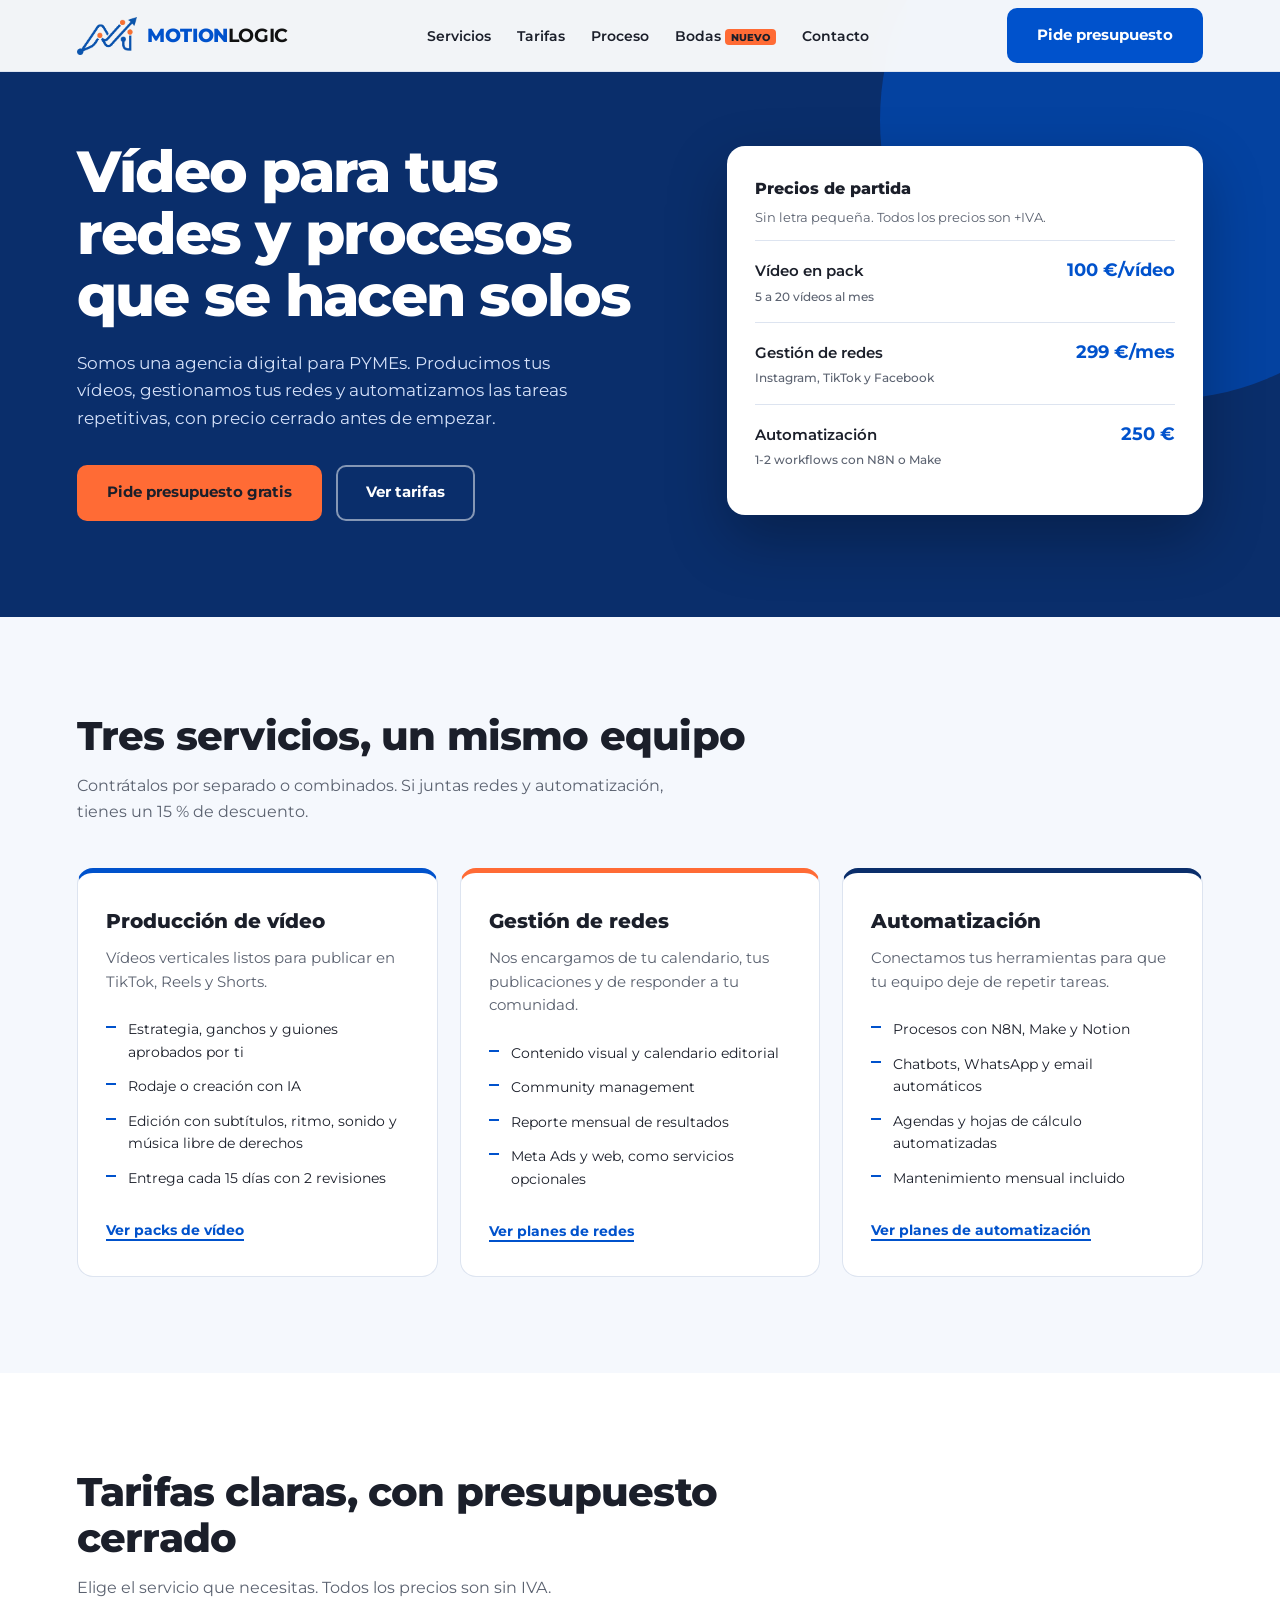
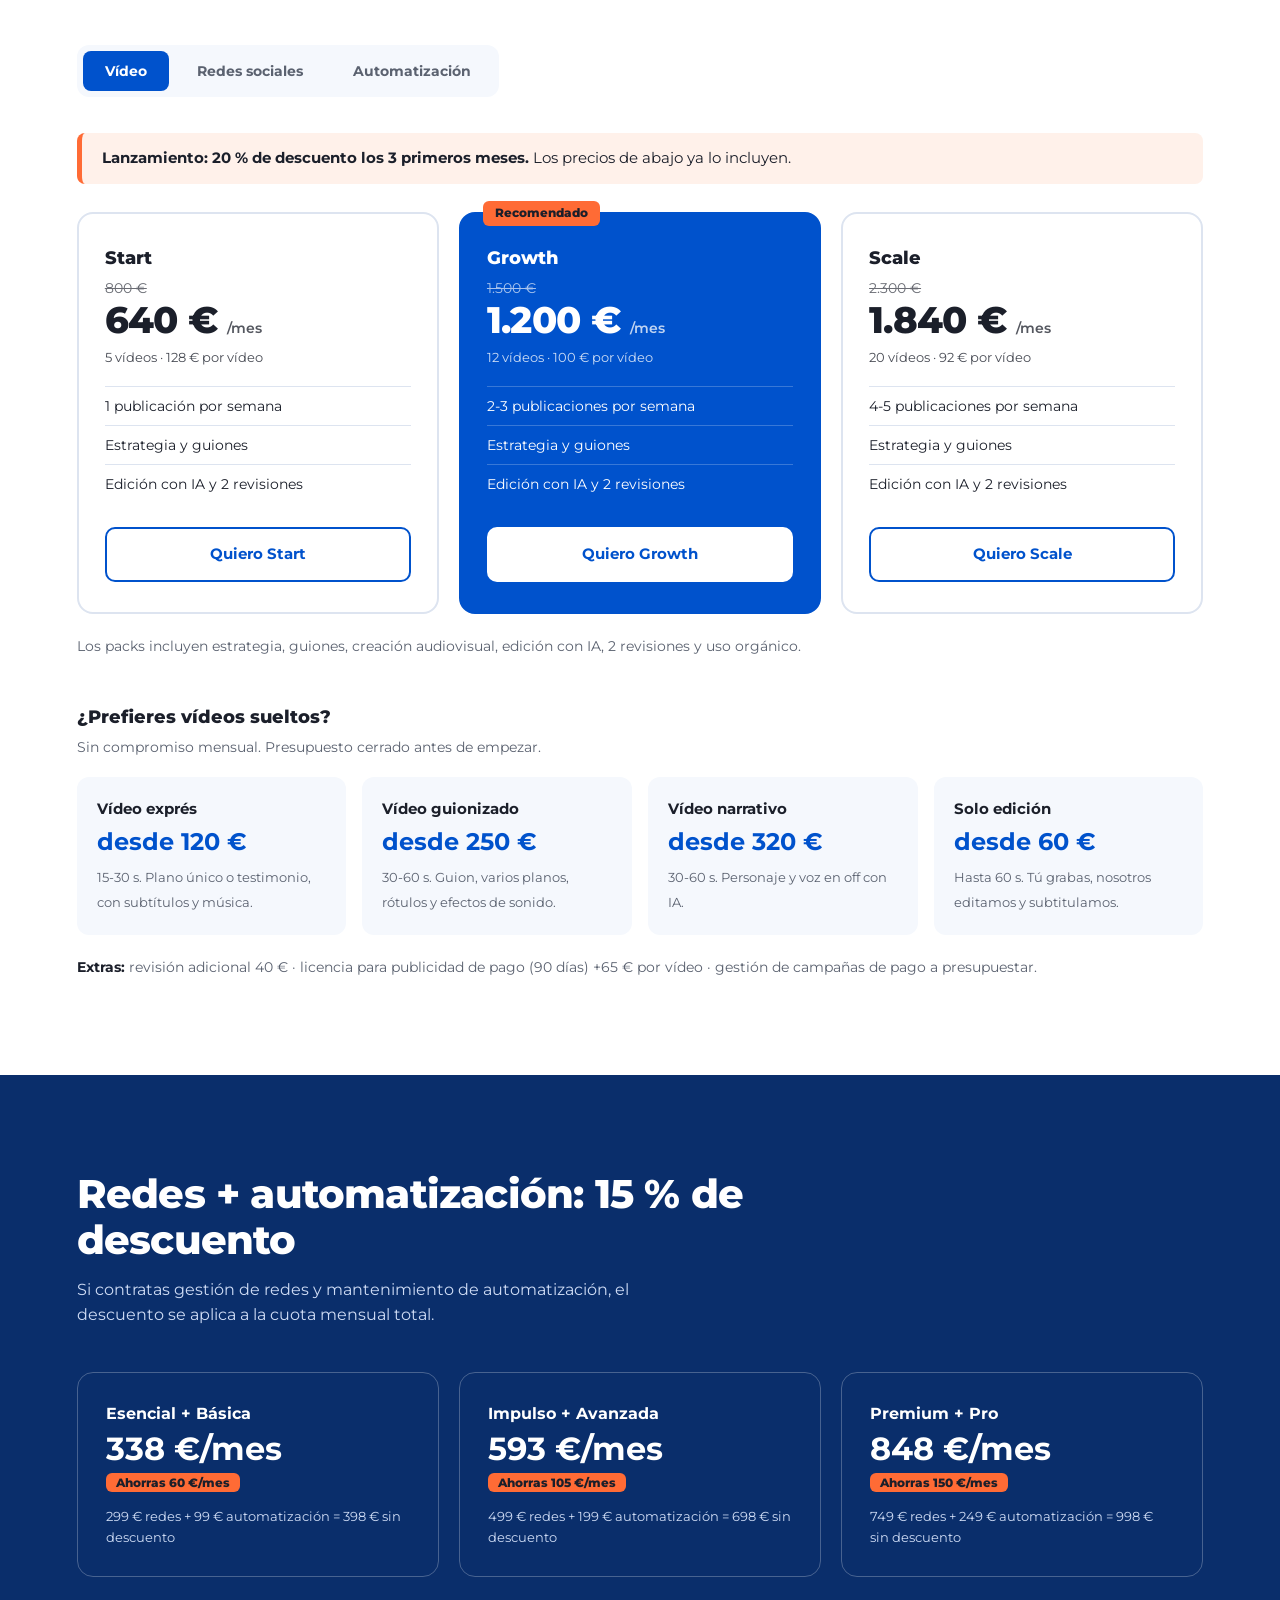
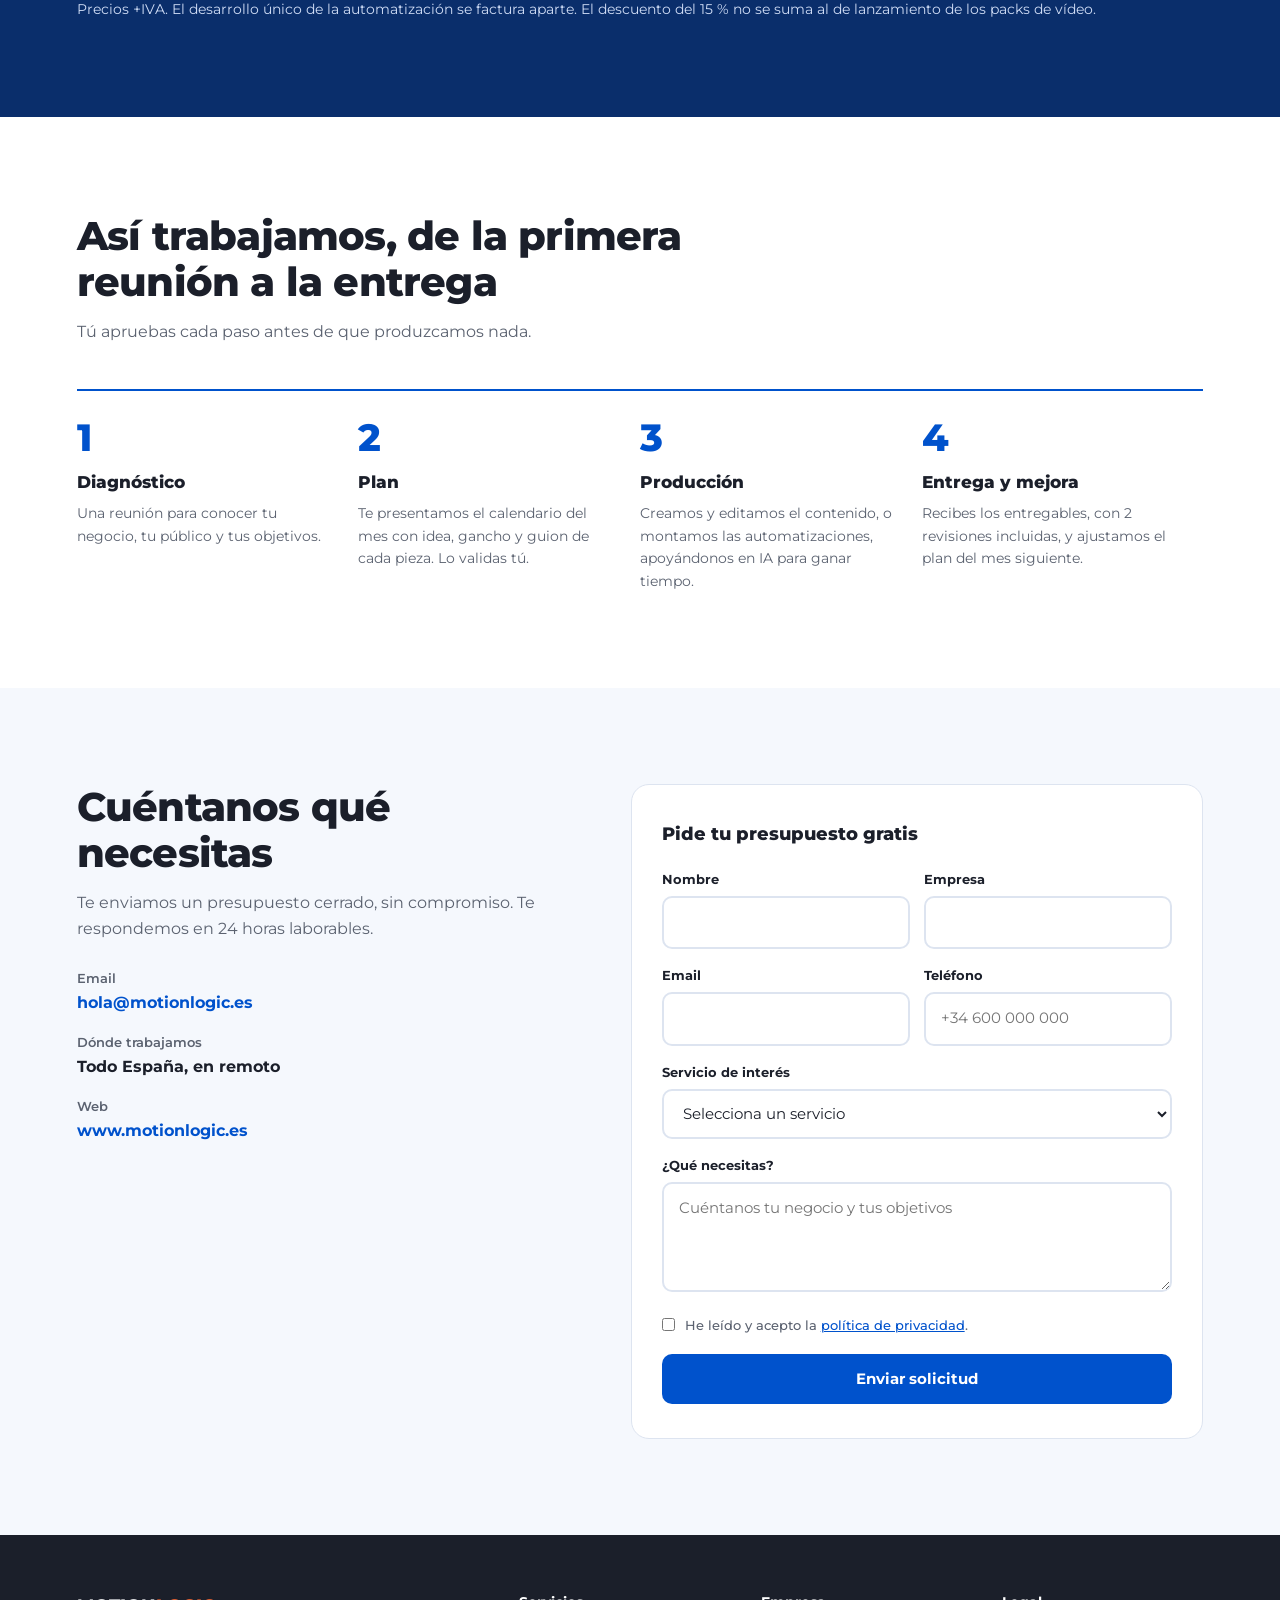
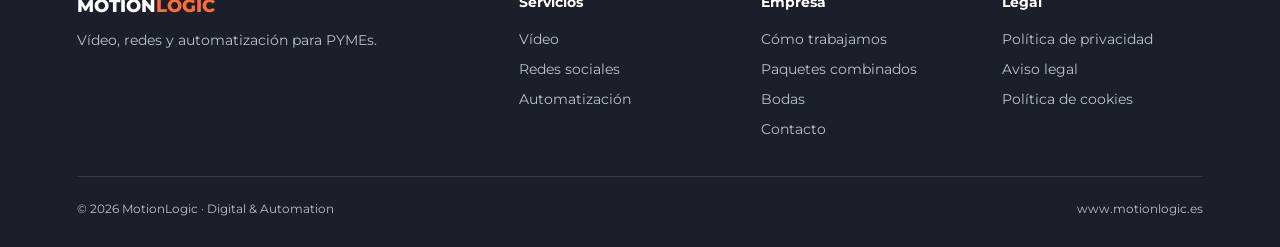
==== commit 4aa9376a: "Update index.html" ====
--- a/index.html
+++ b/index.html
@@ -237,7 +237,7 @@
         <div class="plan"><h4>Scale</h4><div class="was">2.300 €</div><div class="price">1.840 € <small>/mes</small></div><div class="unit">20 vídeos · 92 € por vídeo</div>
           <ul><li>4-5 publicaciones por semana</li><li>Estrategia y guiones</li><li>Edición con IA y 2 revisiones</li></ul><a class="btn btn-o" href="#contacto">Quiero Scale</a></div>
       </div>
-      <p class="note">Los packs incluyen estrategia, guiones, creación audiovisual, edición con IA, 2 revisiones y uso orgánico. La entrega es cada 15 días, lista para programar en Metricool.</p>
+      <p class="note">Los packs incluyen estrategia, guiones, creación audiovisual, edición con IA, 2 revisiones y uso orgánico.</p>
       <h3 class="sub-h">¿Prefieres vídeos sueltos?</h3>
       <p class="note" style="margin:0">Sin compromiso mensual. Presupuesto cerrado antes de empezar.</p>
       <div class="mini">
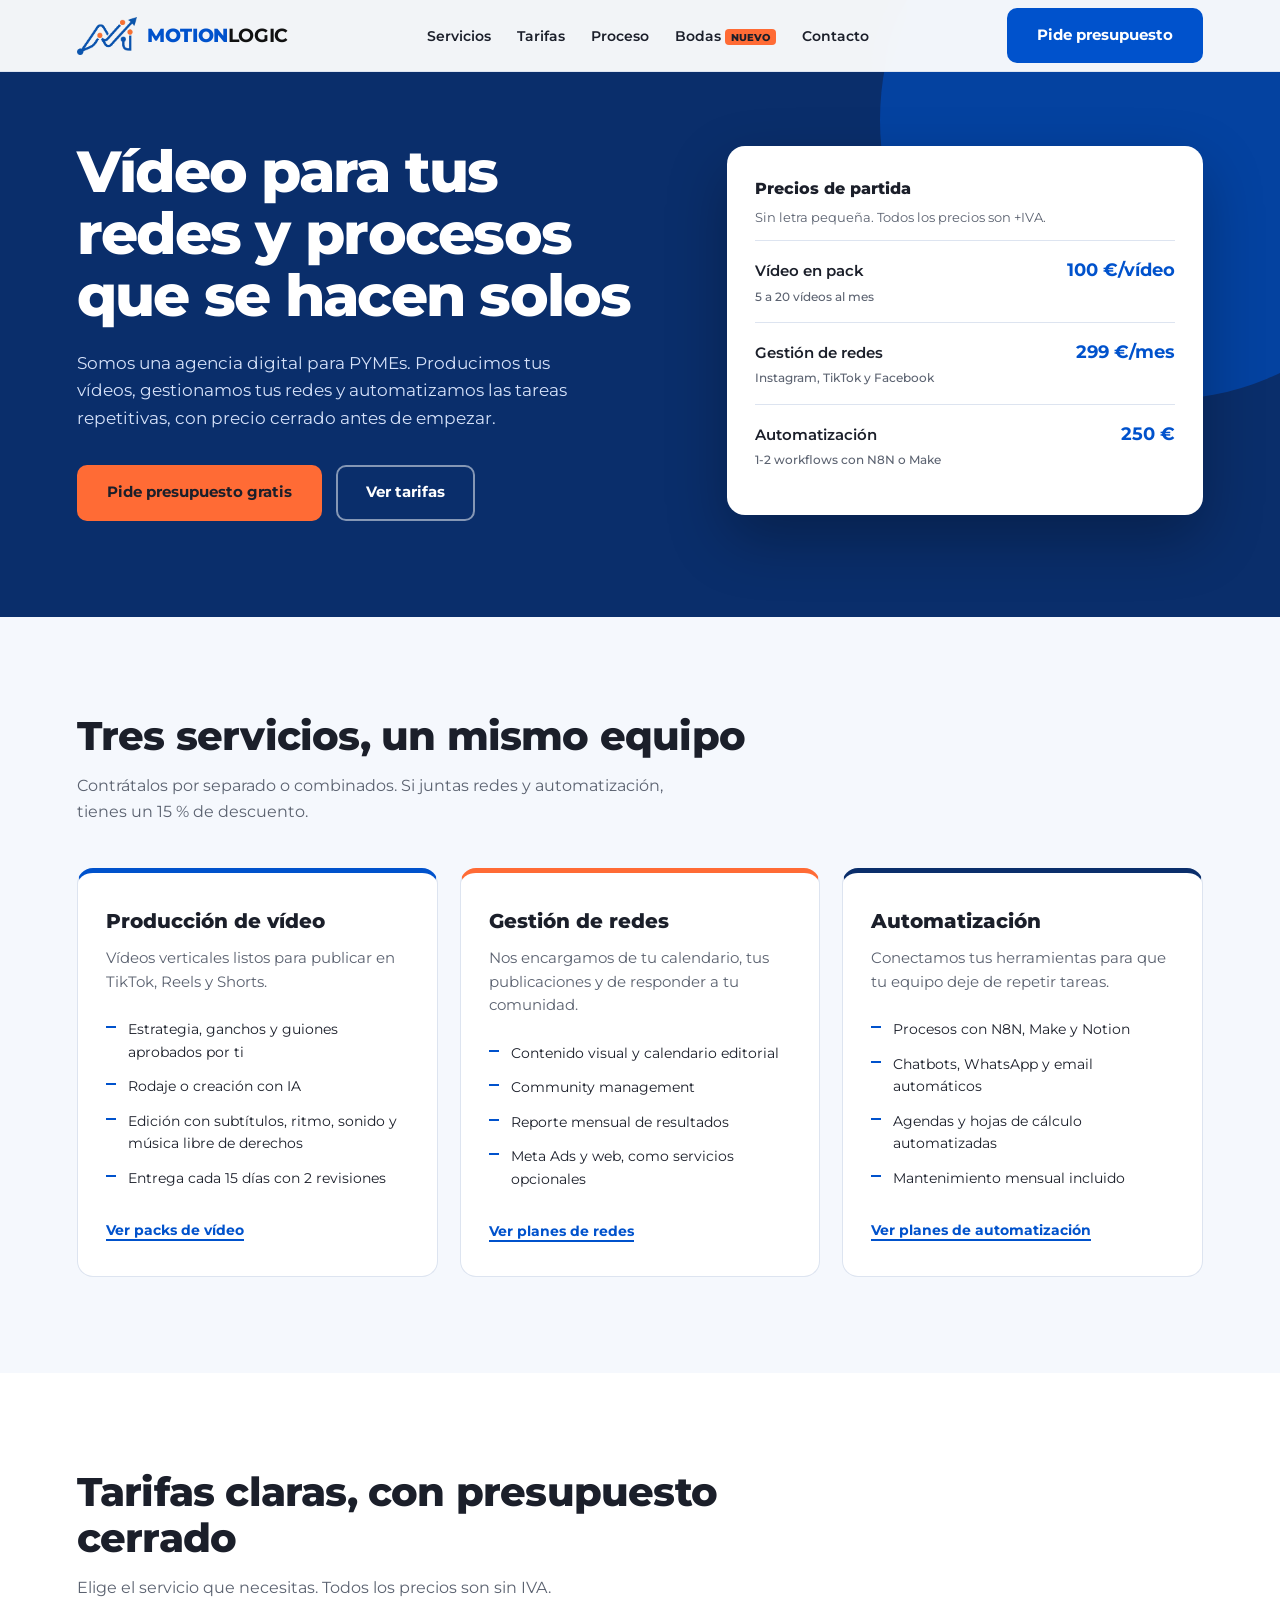
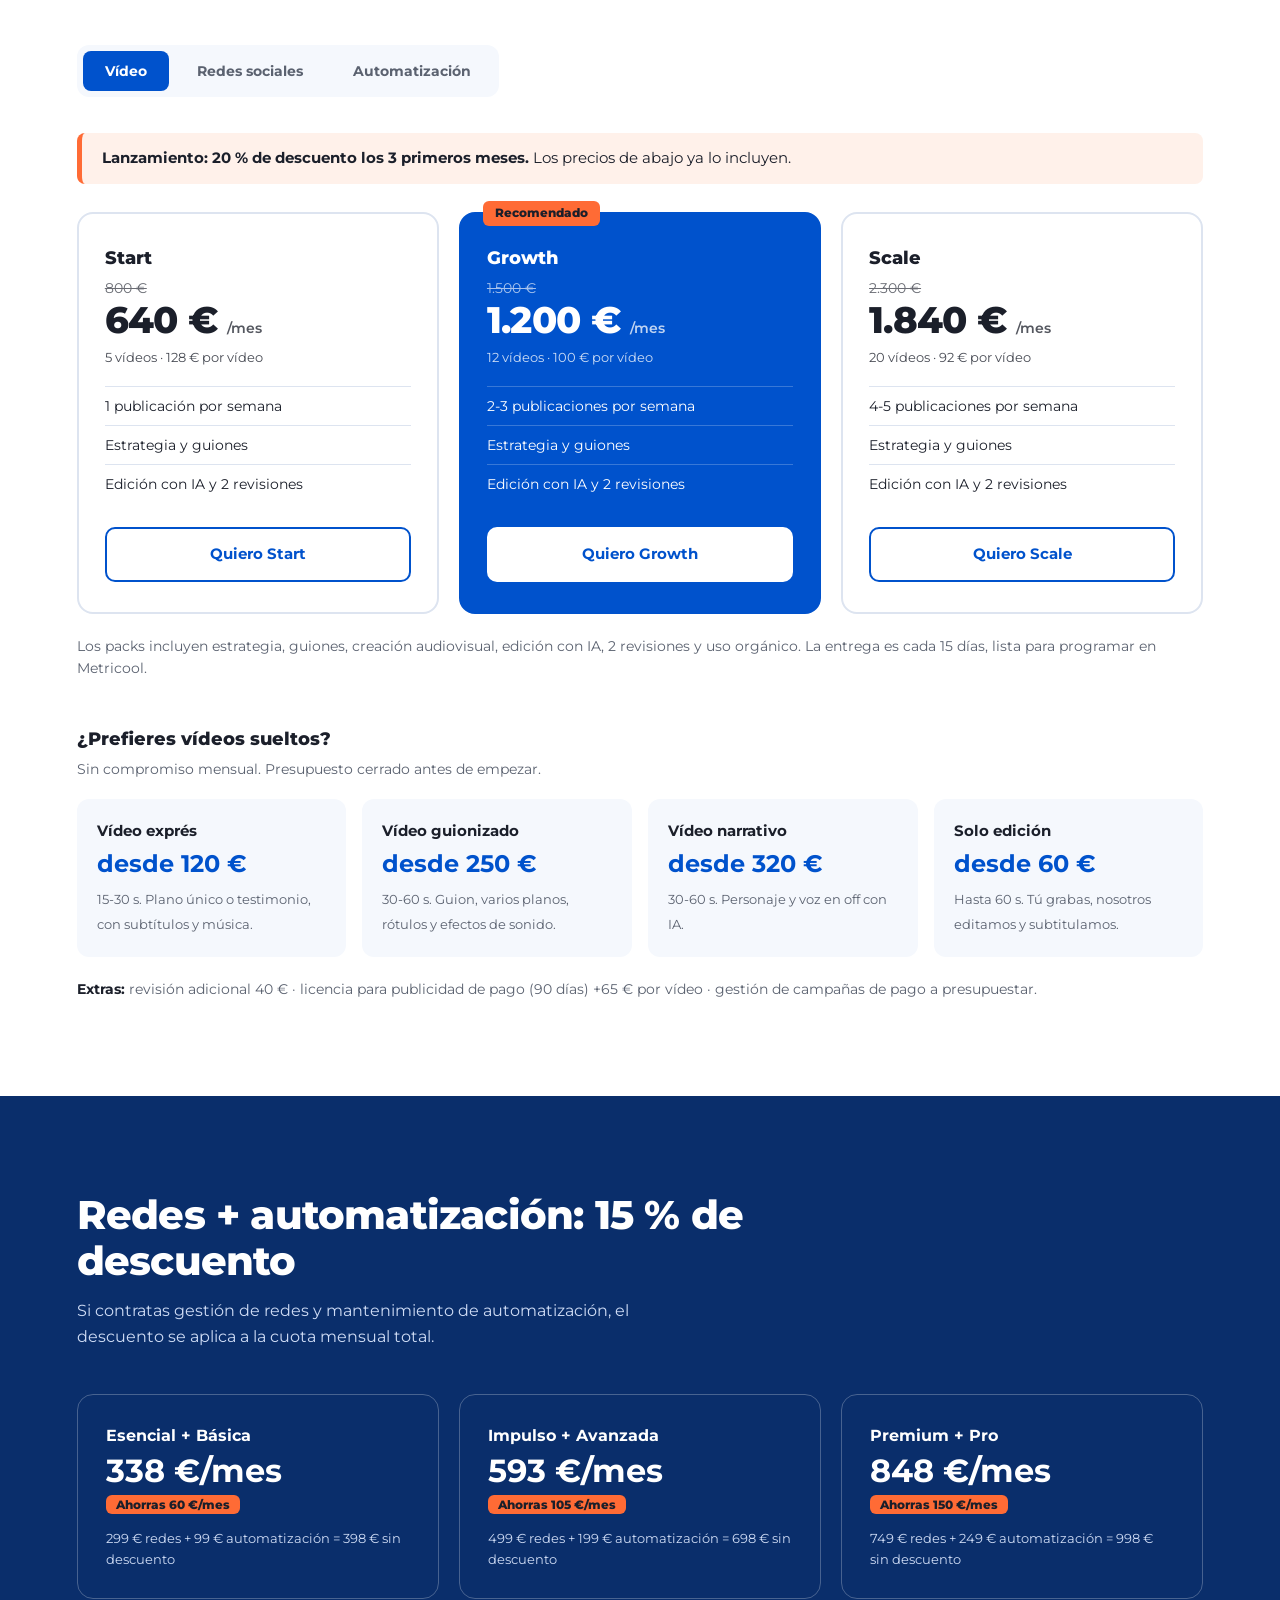
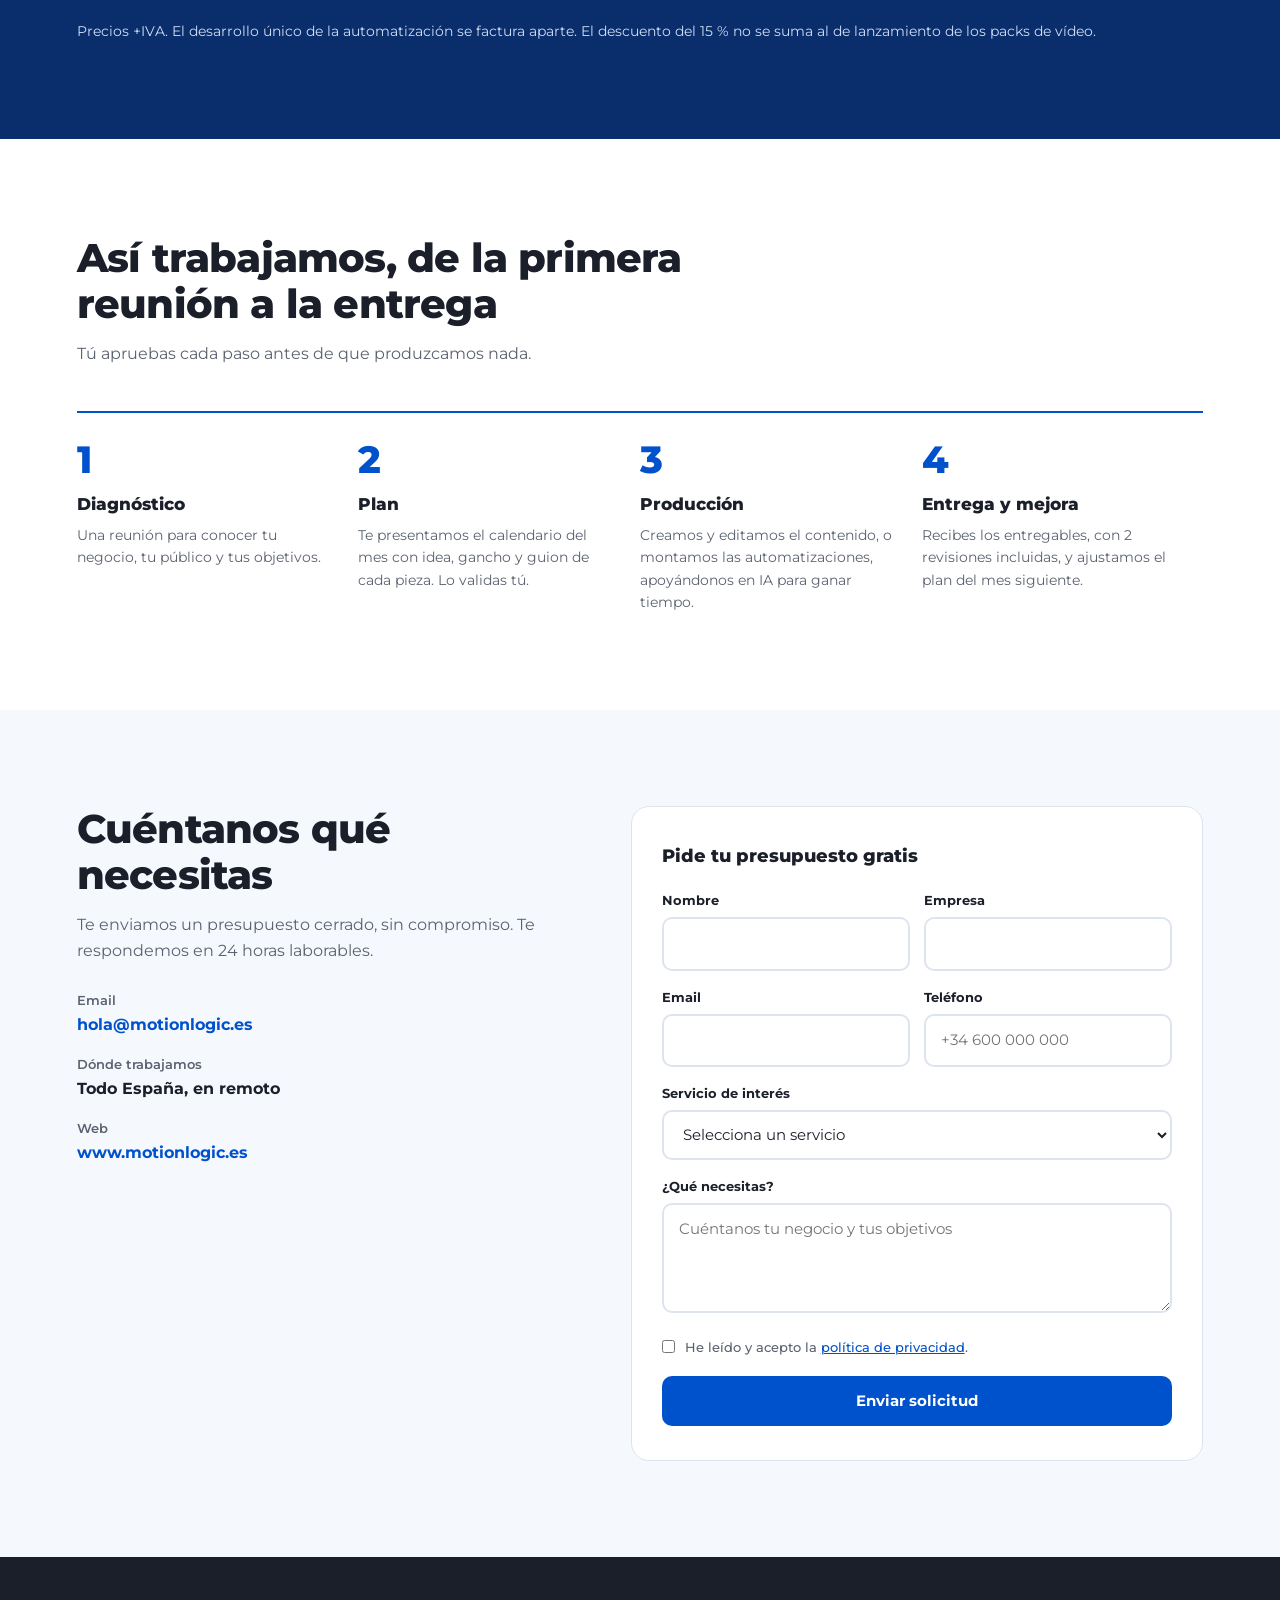
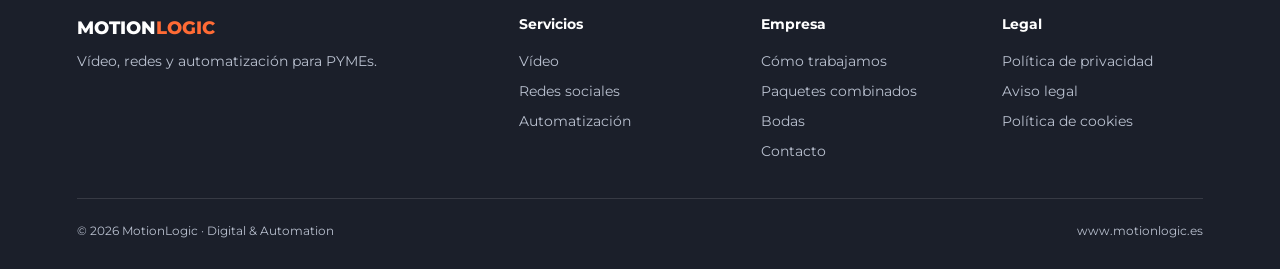
==== commit 4e8dd787: "Update index.html" ====
--- a/index.html
+++ b/index.html
@@ -6,7 +6,9 @@
 <title>MotionLogic · Vídeo, redes y automatización para PYMEs</title>
 <meta name="description" content="Agencia digital para PYMEs: producción de vídeo para redes, gestión de redes sociales y automatización de procesos con N8N, Make e IA. Precios cerrados.">
 <meta name="theme-color" content="#0052CC">
-<link rel="icon" href="logo.png">
+<link rel="icon" href="/favicon.ico" sizes="48x48">
+<link rel="icon" href="/favicon-192.png" type="image/png" sizes="192x192">
+<link rel="apple-touch-icon" href="/apple-touch-icon.png">
 <link rel="preconnect" href="https://fonts.googleapis.com">
 <link href="https://fonts.googleapis.com/css2?family=Montserrat:wght@400;500;600;700;800&display=swap" rel="stylesheet">
 <style>
@@ -237,7 +239,7 @@
         <div class="plan"><h4>Scale</h4><div class="was">2.300 €</div><div class="price">1.840 € <small>/mes</small></div><div class="unit">20 vídeos · 92 € por vídeo</div>
           <ul><li>4-5 publicaciones por semana</li><li>Estrategia y guiones</li><li>Edición con IA y 2 revisiones</li></ul><a class="btn btn-o" href="#contacto">Quiero Scale</a></div>
       </div>
-      <p class="note">Los packs incluyen estrategia, guiones, creación audiovisual, edición con IA, 2 revisiones y uso orgánico.</p>
+      <p class="note">Los packs incluyen estrategia, guiones, creación audiovisual, edición con IA, 2 revisiones y uso orgánico. La entrega es cada 15 días, lista para programar en Metricool.</p>
       <h3 class="sub-h">¿Prefieres vídeos sueltos?</h3>
       <p class="note" style="margin:0">Sin compromiso mensual. Presupuesto cerrado antes de empezar.</p>
       <div class="mini">
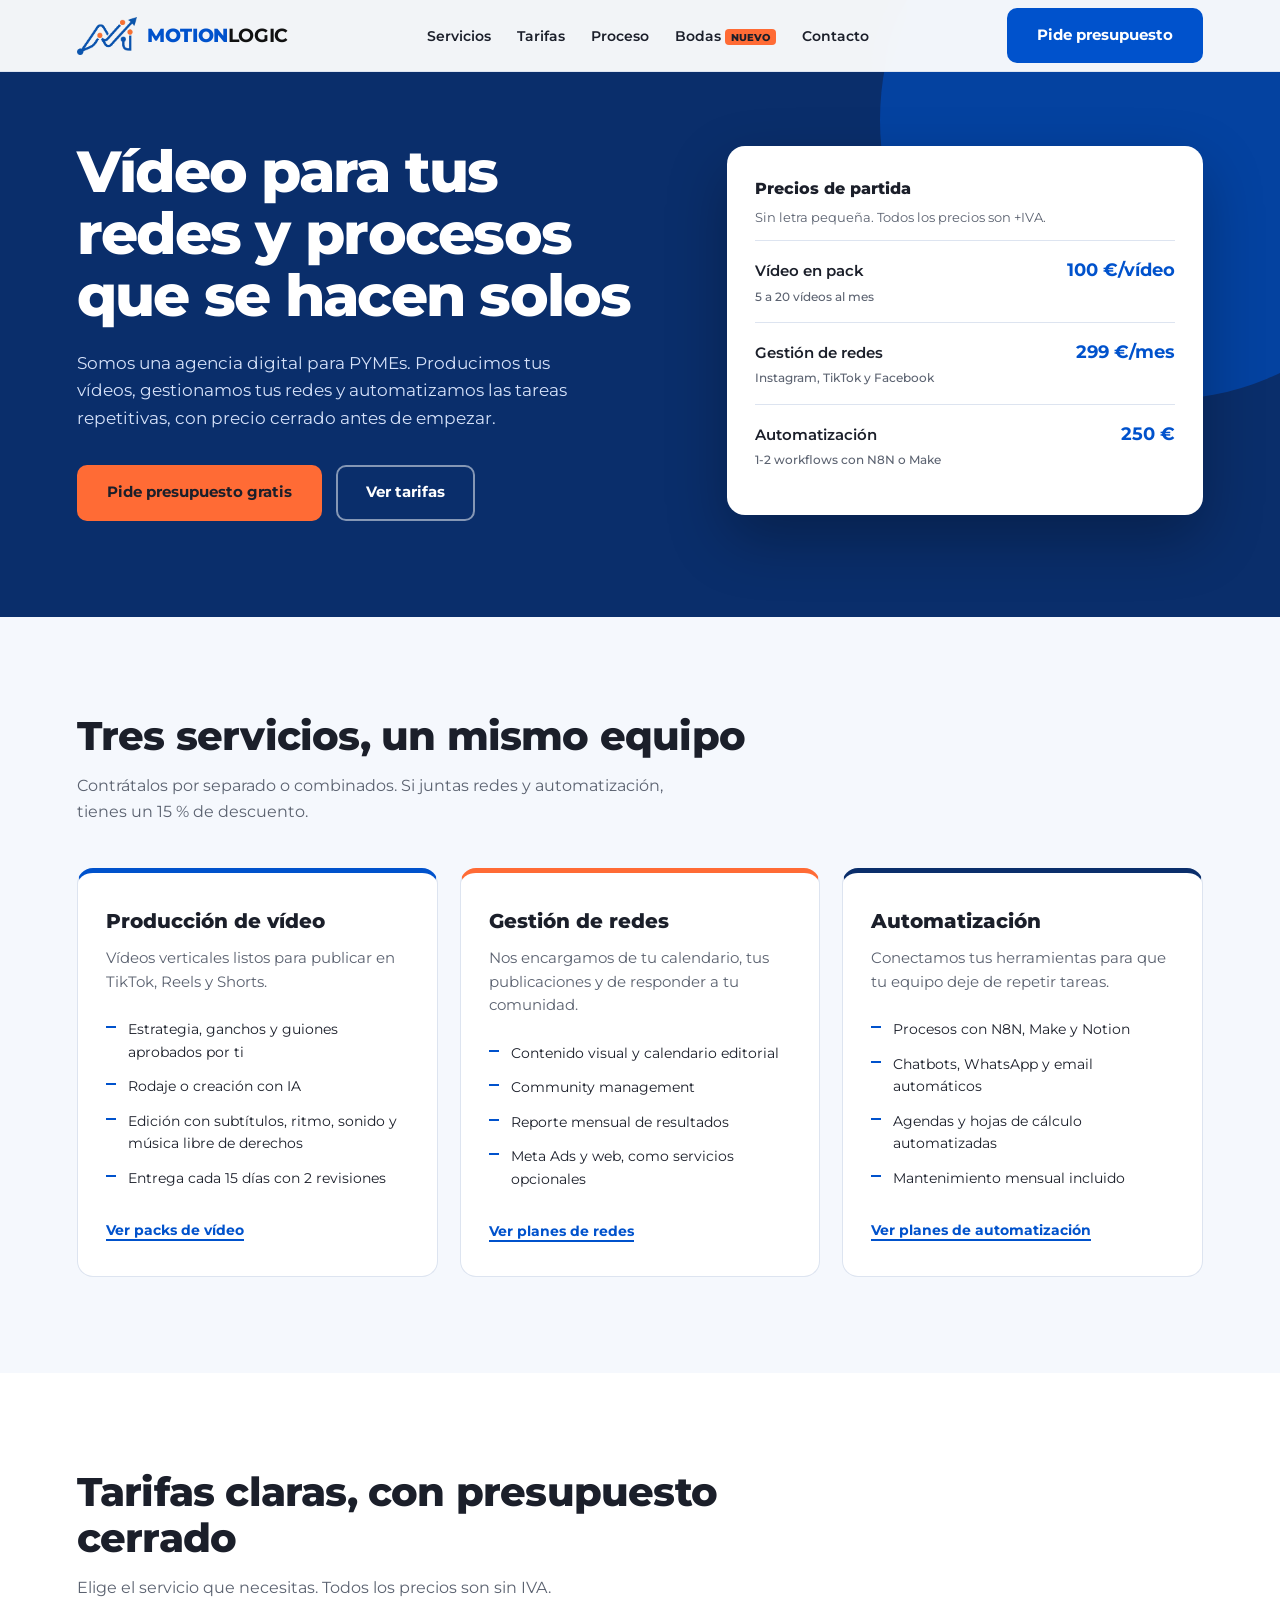
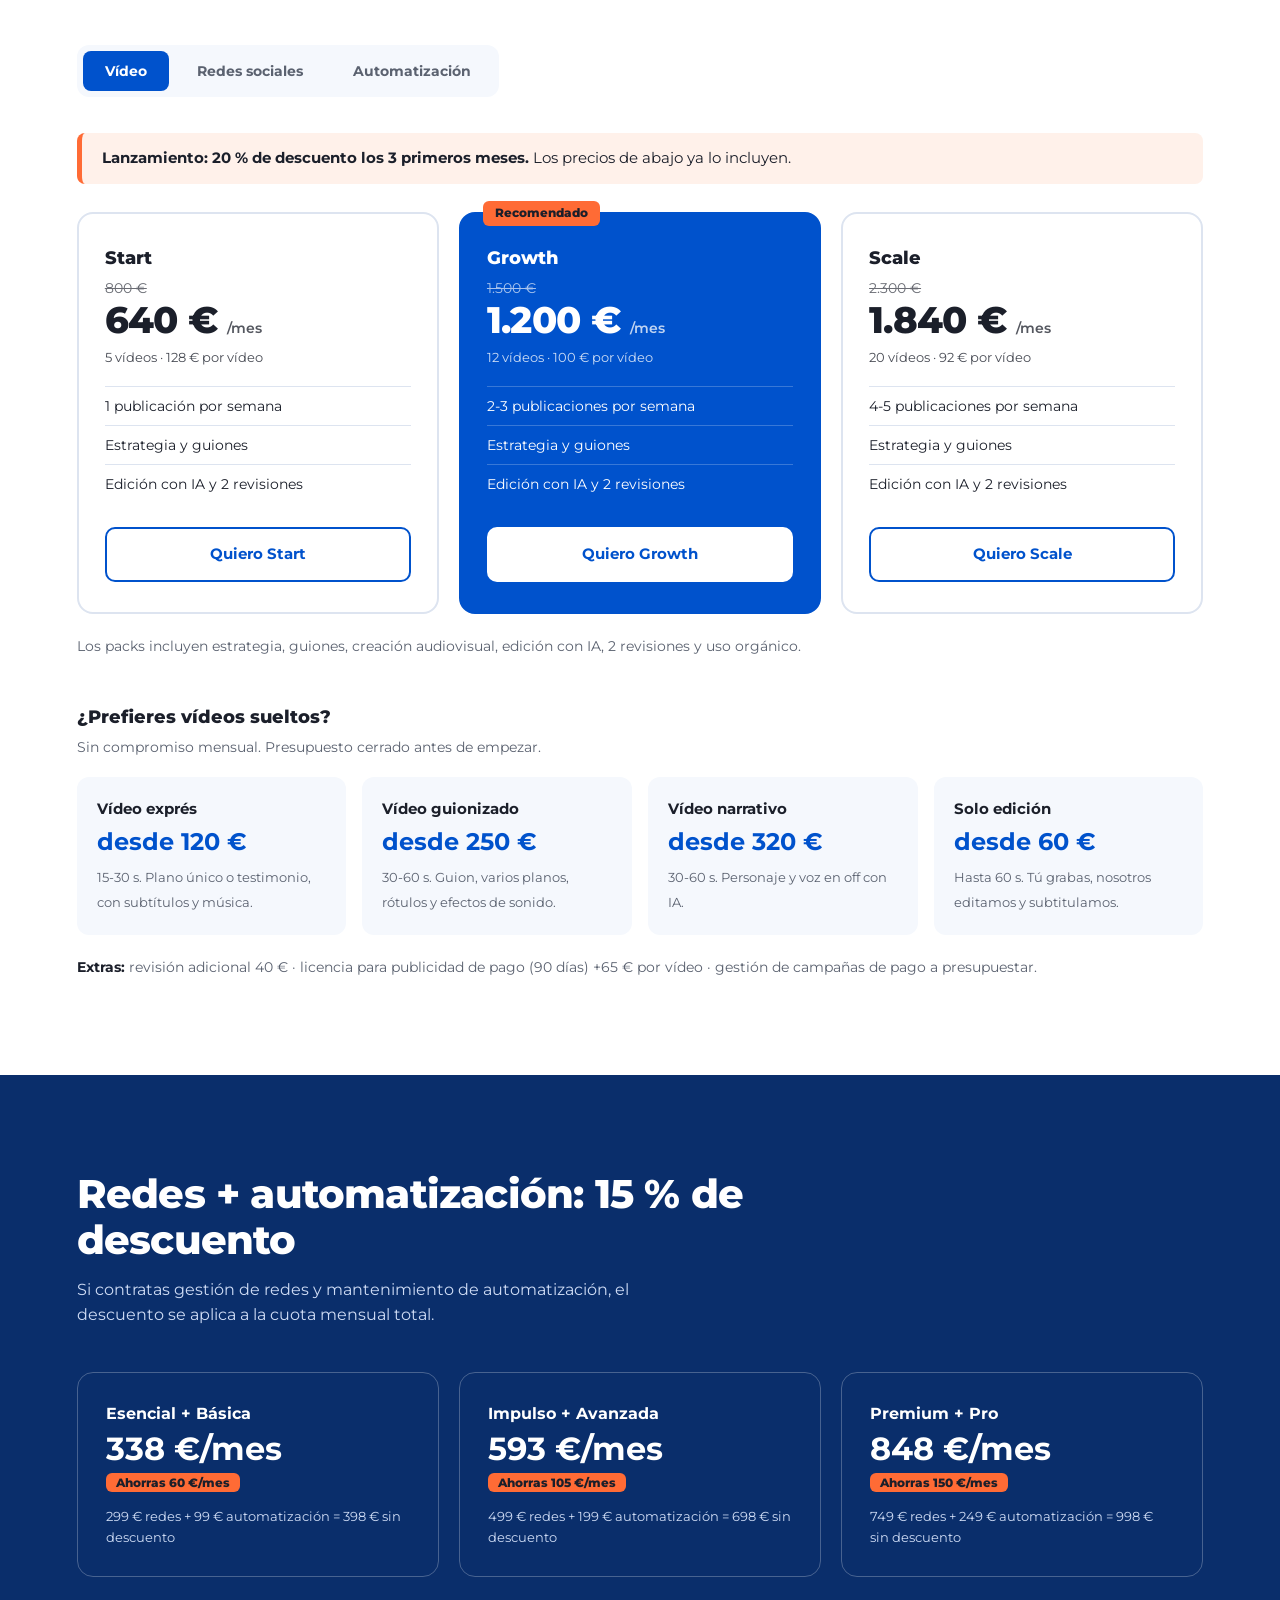
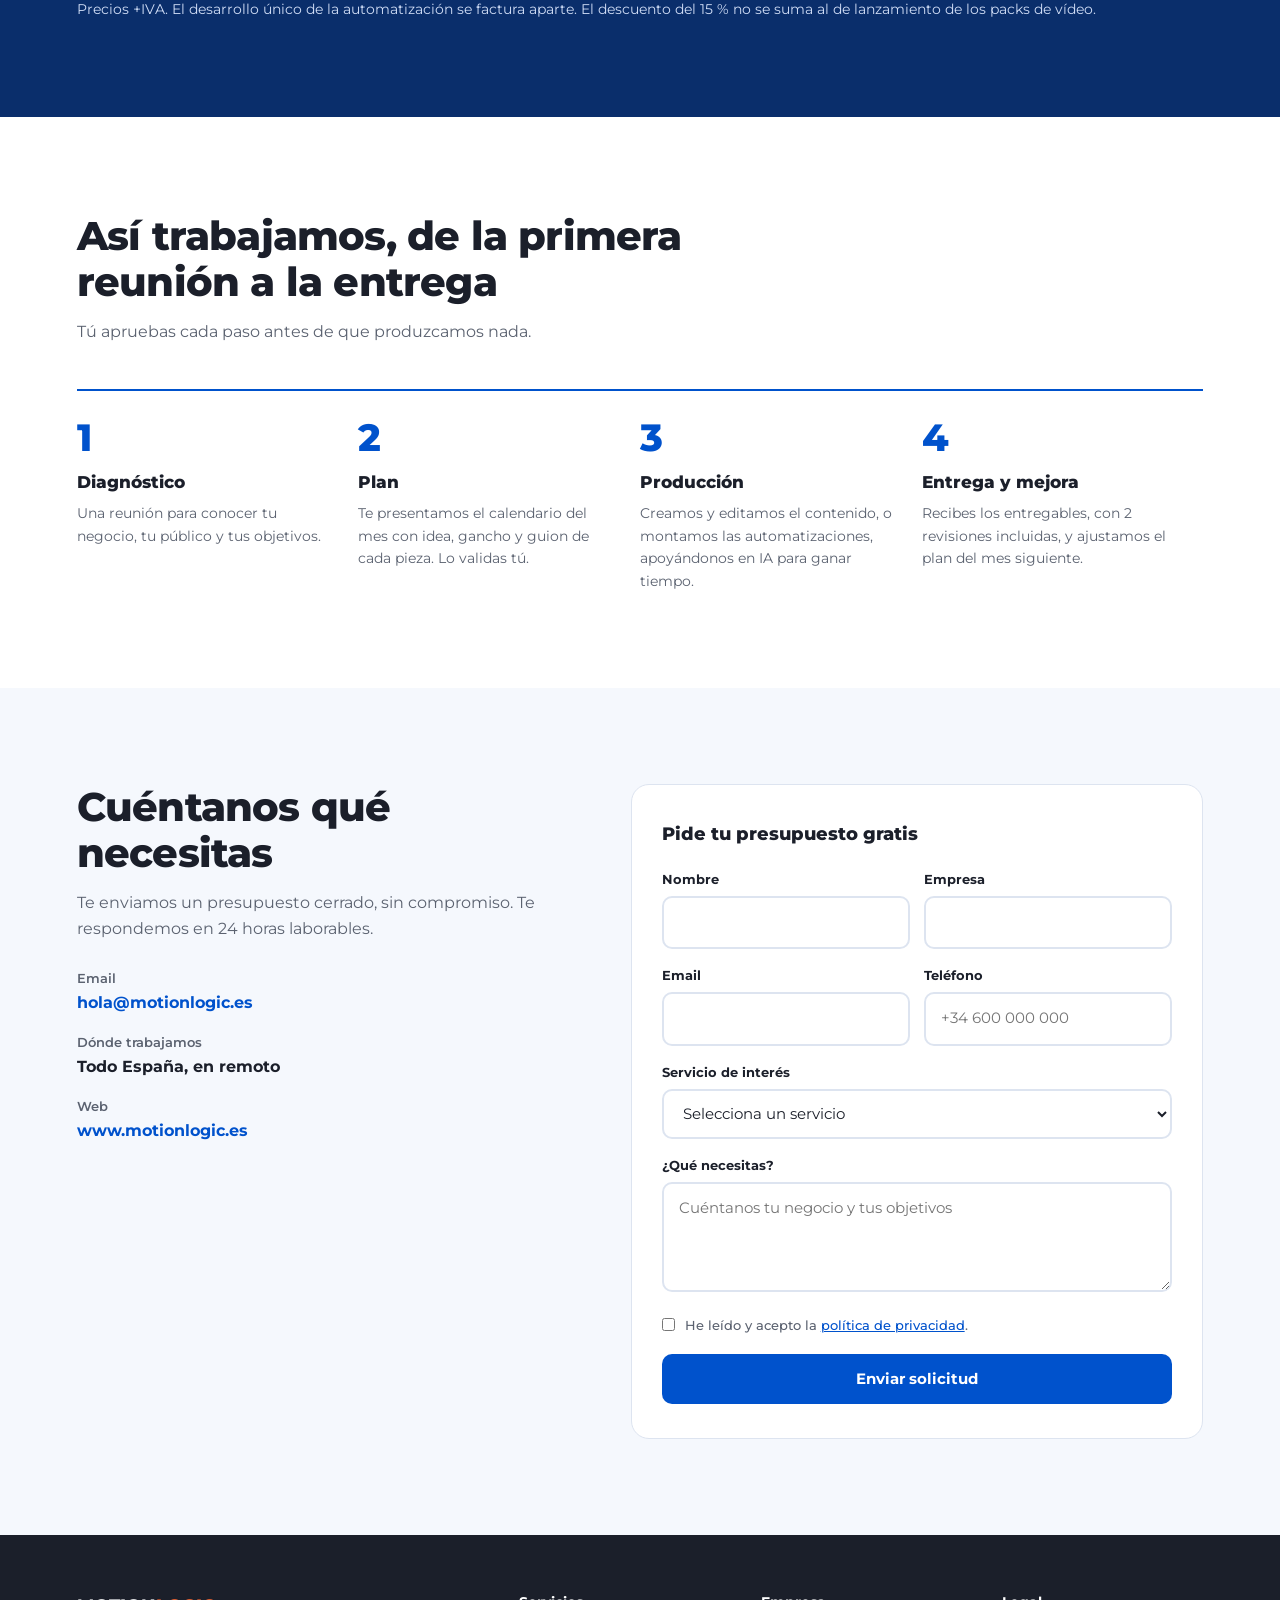
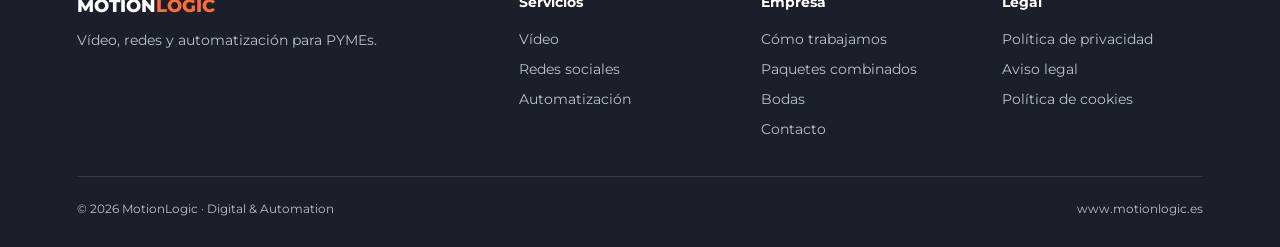
==== commit 20e969f7: "Update index.html" ====
--- a/index.html
+++ b/index.html
@@ -239,7 +239,7 @@
         <div class="plan"><h4>Scale</h4><div class="was">2.300 €</div><div class="price">1.840 € <small>/mes</small></div><div class="unit">20 vídeos · 92 € por vídeo</div>
           <ul><li>4-5 publicaciones por semana</li><li>Estrategia y guiones</li><li>Edición con IA y 2 revisiones</li></ul><a class="btn btn-o" href="#contacto">Quiero Scale</a></div>
       </div>
-      <p class="note">Los packs incluyen estrategia, guiones, creación audiovisual, edición con IA, 2 revisiones y uso orgánico. La entrega es cada 15 días, lista para programar en Metricool.</p>
+      <p class="note">Los packs incluyen estrategia, guiones, creación audiovisual, edición con IA, 2 revisiones y uso orgánico.</p>
       <h3 class="sub-h">¿Prefieres vídeos sueltos?</h3>
       <p class="note" style="margin:0">Sin compromiso mensual. Presupuesto cerrado antes de empezar.</p>
       <div class="mini">
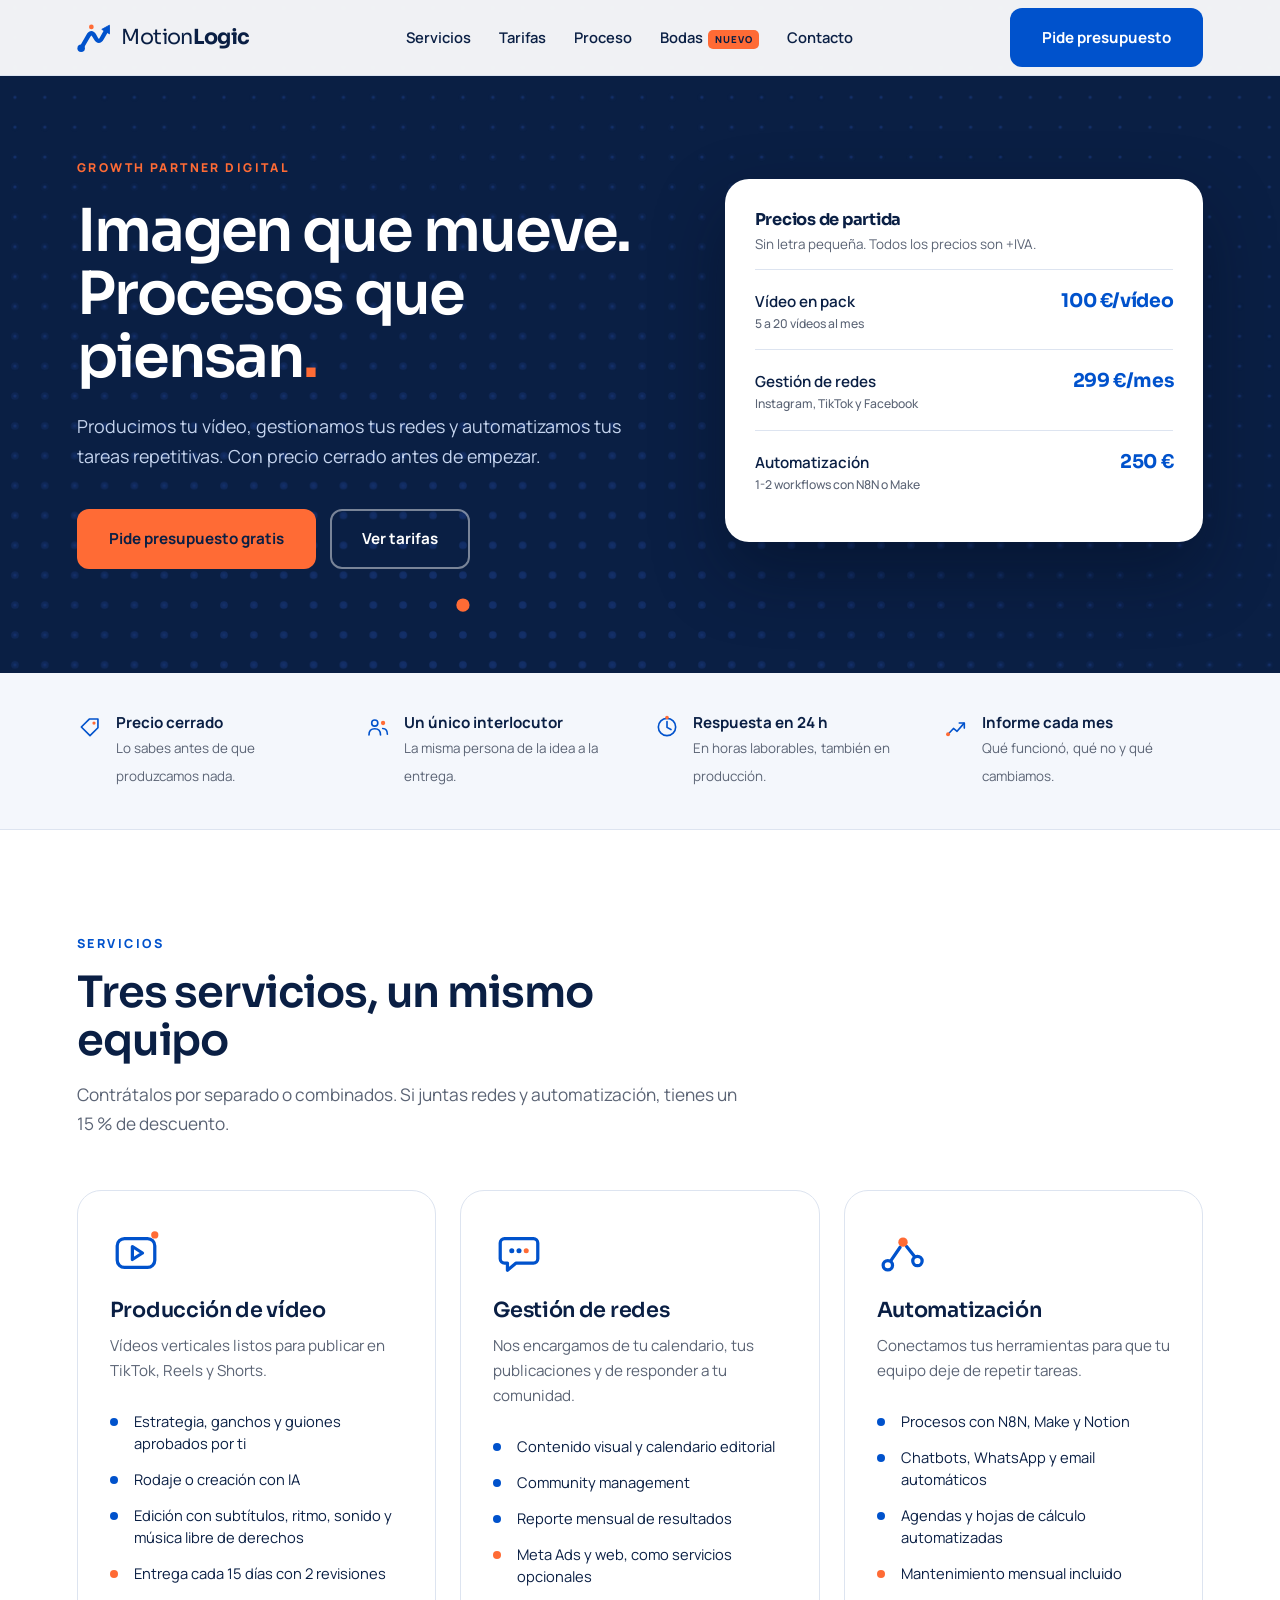
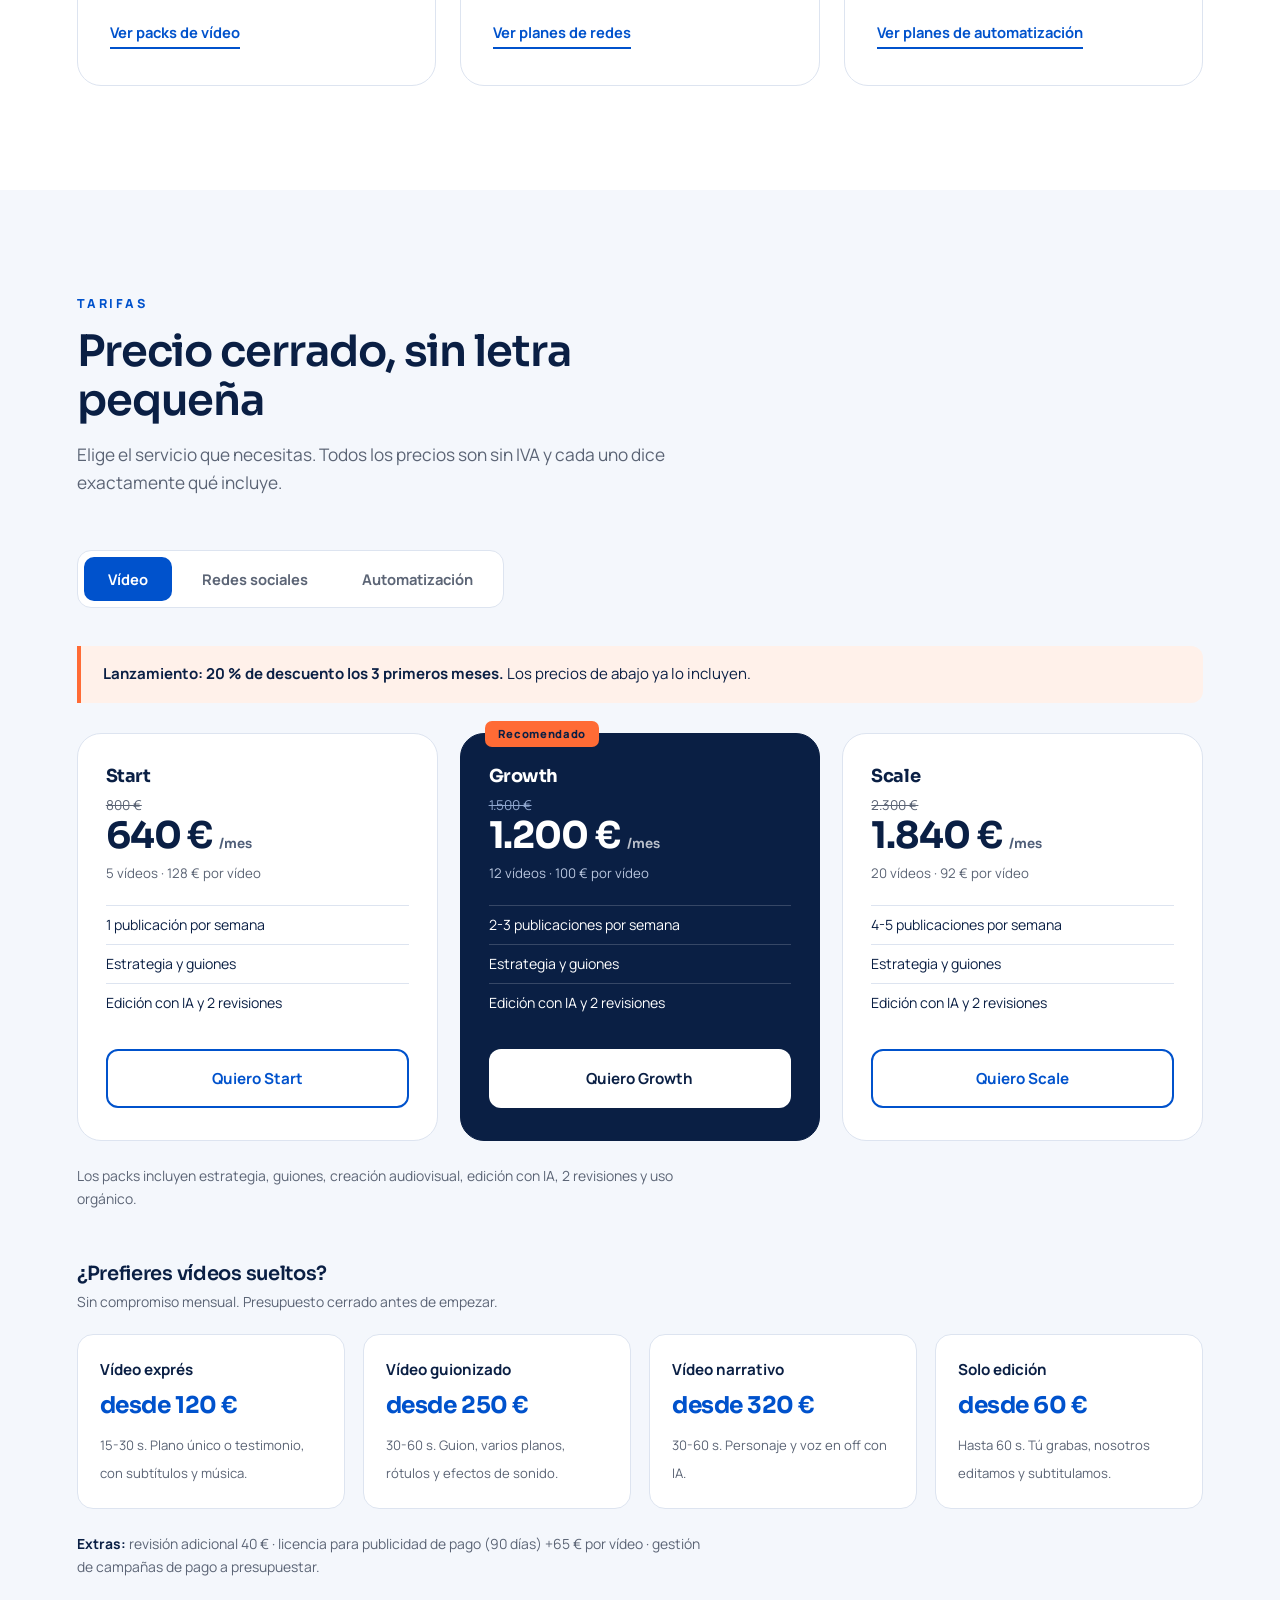
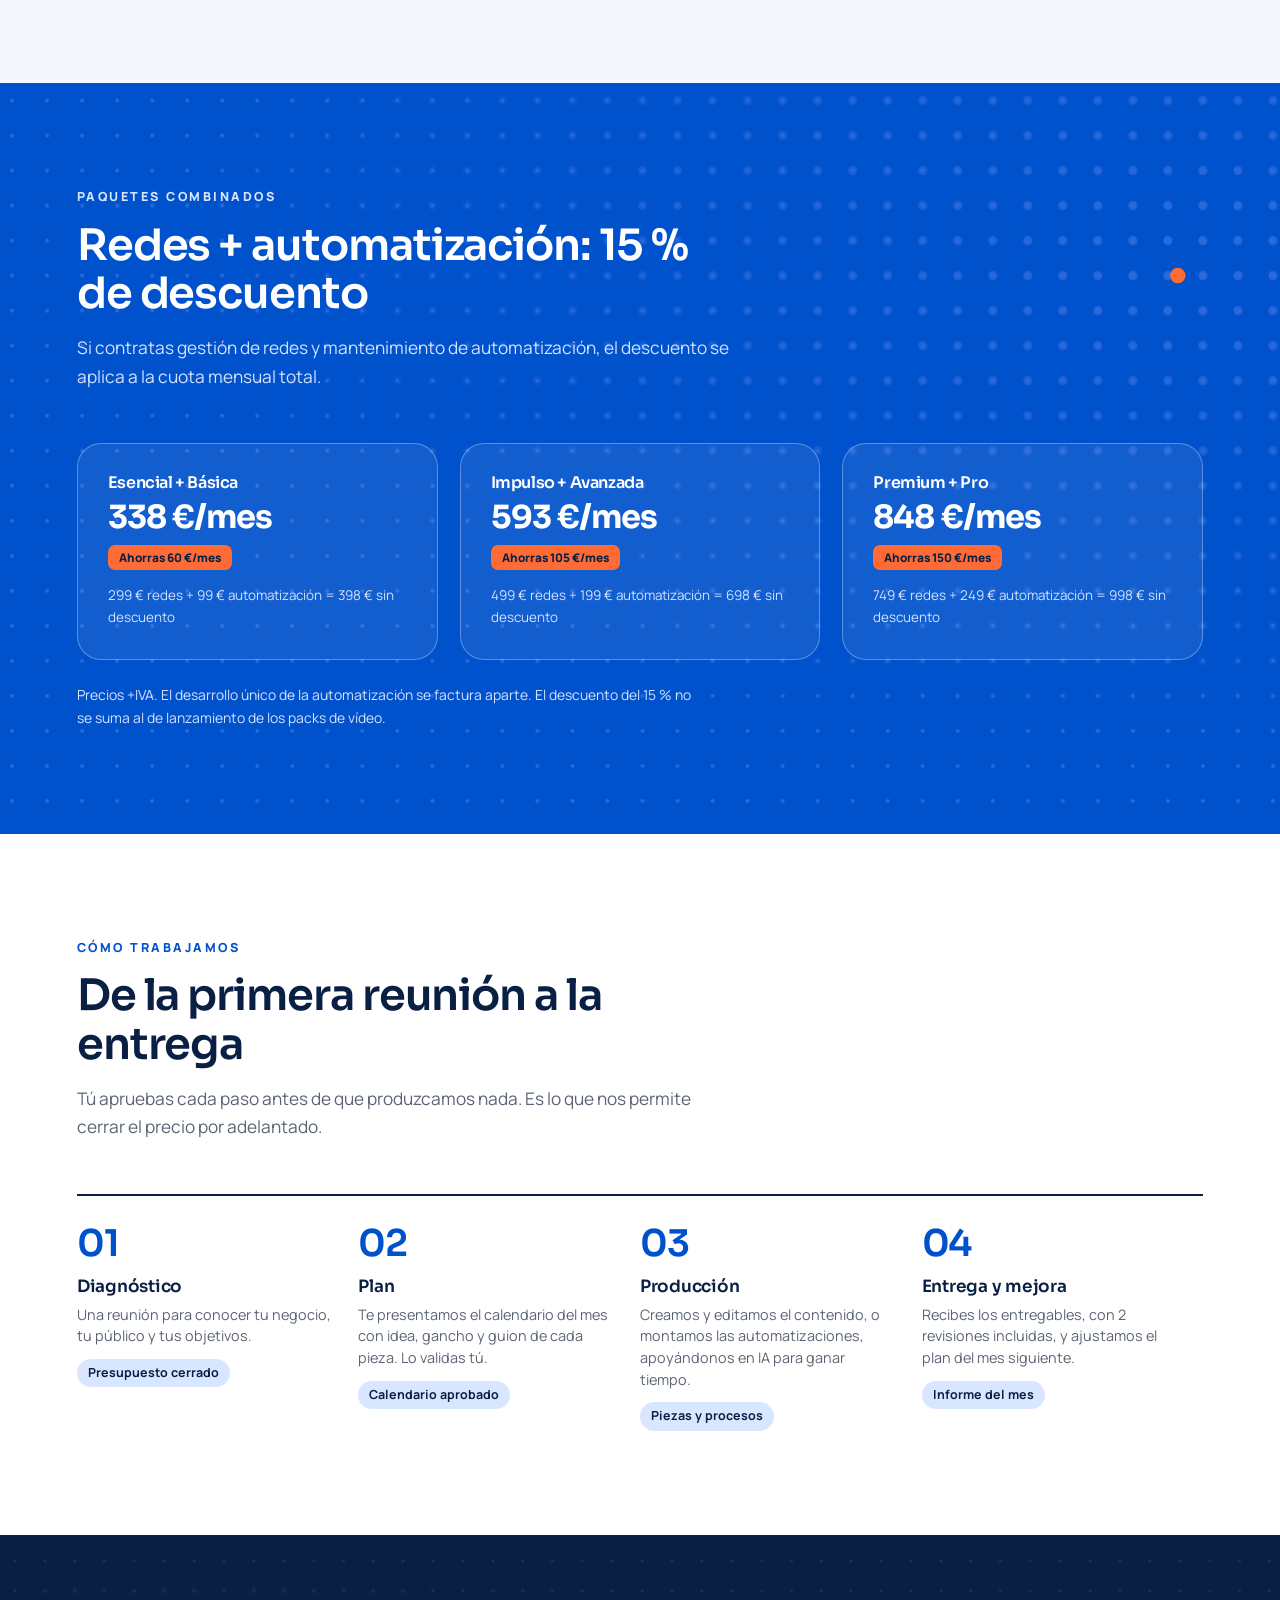
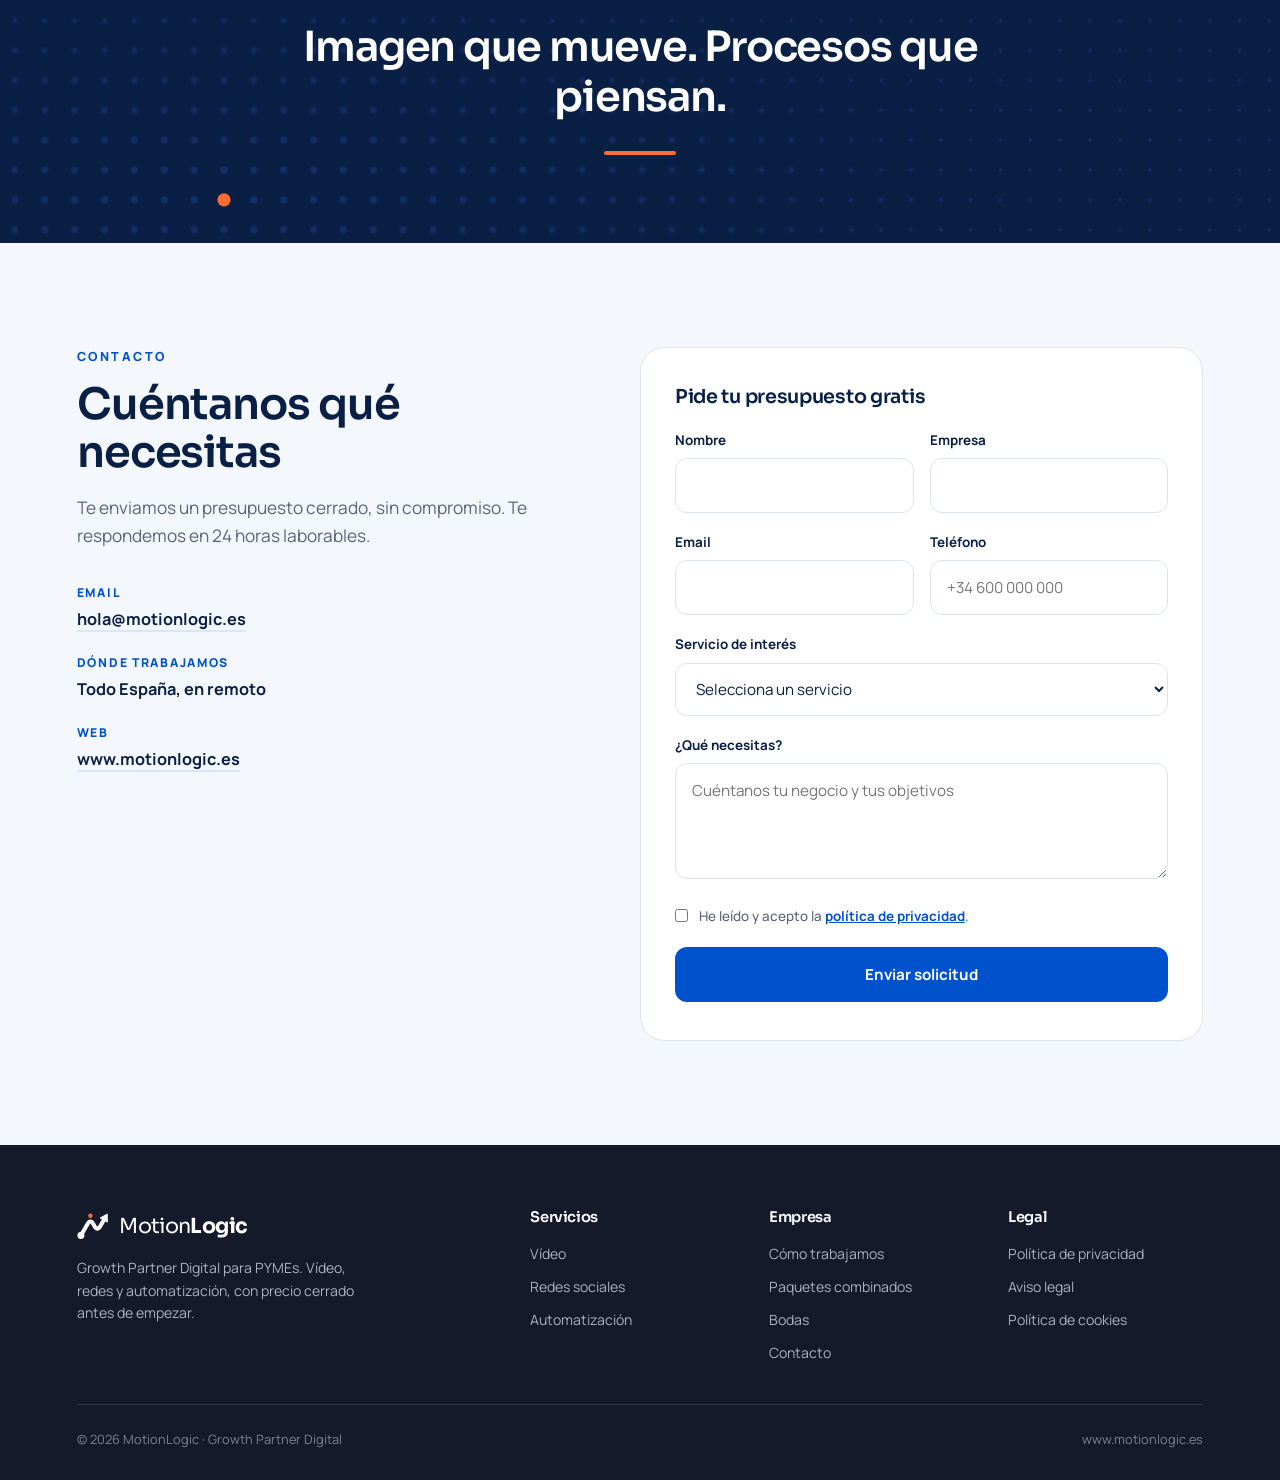
==== commit c4a901c7: "Update index.html" ====
--- a/index.html
+++ b/index.html
@@ -4,163 +4,293 @@
 <meta charset="UTF-8">
 <meta name="viewport" content="width=device-width, initial-scale=1.0">
 <title>MotionLogic · Vídeo, redes y automatización para PYMEs</title>
-<meta name="description" content="Agencia digital para PYMEs: producción de vídeo para redes, gestión de redes sociales y automatización de procesos con N8N, Make e IA. Precios cerrados.">
-<meta name="theme-color" content="#0052CC">
+<meta name="description" content="Growth Partner Digital para PYMEs: producción de vídeo para redes, gestión de redes sociales y automatización de procesos con N8N, Make e IA. Precio cerrado antes de empezar.">
+<meta name="theme-color" content="#0A1F44">
+<link rel="canonical" href="https://www.motionlogic.es/">
+<meta property="og:type" content="website">
+<meta property="og:url" content="https://www.motionlogic.es/">
+<meta property="og:title" content="MotionLogic · Growth Partner Digital para PYMEs">
+<meta property="og:description" content="Imagen que mueve. Procesos que piensan. Producimos tu vídeo, gestionamos tus redes y automatizamos tus tareas, con precio cerrado antes de empezar.">
+<meta property="og:image" content="https://www.motionlogic.es/og.png">
+<meta property="og:locale" content="es_ES">
+<meta name="twitter:card" content="summary_large_image">
 <link rel="icon" href="/favicon.ico" sizes="48x48">
 <link rel="icon" href="/favicon-192.png" type="image/png" sizes="192x192">
 <link rel="apple-touch-icon" href="/apple-touch-icon.png">
 <link rel="preconnect" href="https://fonts.googleapis.com">
-<link href="https://fonts.googleapis.com/css2?family=Montserrat:wght@400;500;600;700;800&display=swap" rel="stylesheet">
+<link rel="preconnect" href="https://fonts.gstatic.com" crossorigin>
+<link href="https://fonts.googleapis.com/css2?family=Sora:wght@300;400;500;600;700&family=Manrope:wght@400;500;600;700;800&display=swap" rel="stylesheet">
 <style>
+/* ═══ Sistema de marca MotionLogic v1.1 ═══════════════════════════════════ */
 *,*::before,*::after{box-sizing:border-box;margin:0;padding:0}
-:root{--blue:#0052CC;--navy:#0A2E6B;--orange:#FF6B35;--ink:#1b1f2a;--mute:#5b6270;--bg:#F5F8FD;--line:#dde4f0;--f:'Montserrat',system-ui,sans-serif}
-html{scroll-behavior:smooth;scroll-padding-top:80px}
-body{font-family:var(--f);color:var(--ink);background:#fff;line-height:1.6;overflow-x:hidden}
+:root{
+  /* Color */
+  --blue:#0052CC;        /* Azul Motion · principal */
+  --night:#0A1F44;       /* Azul Noche · profundidad */
+  --orange:#FF6B35;      /* Naranja Impulso · acento */
+  --brisa:#D9E6FF;
+  --hielo:#F4F7FC;
+  --linea:#DDE4F0;
+  --pizarra:#5B6475;
+  --tinta:#141A29;
+  --night-2:#14306A;     /* sólo para tramas y bordes sobre Noche */
+  /* Tipografía */
+  --head:'Sora',system-ui,-apple-system,Arial,sans-serif;
+  --body:'Manrope',system-ui,-apple-system,Arial,sans-serif;
+  /* Medidas */
+  --wrap:1180px;
+  --r:16px;
+  --r-lg:24px;
+}
+html{scroll-behavior:smooth;scroll-padding-top:92px;-webkit-text-size-adjust:100%}
+body{font-family:var(--body);color:var(--night);background:#fff;line-height:1.65;overflow-x:hidden;font-size:17px}
 a{color:inherit}
-:focus-visible{outline:3px solid var(--orange);outline-offset:2px}
-section{padding:96px 6%}
-.wrap{max-width:1160px;margin:0 auto}
-h2{font-size:clamp(1.7rem,3.4vw,2.5rem);font-weight:800;line-height:1.15;letter-spacing:-.02em;margin-bottom:14px;max-width:720px}
-.lead{color:var(--mute);max-width:620px;margin-bottom:44px}
-.btn{display:inline-block;padding:14px 28px;border-radius:10px;font-weight:700;font-size:.92rem;text-decoration:none;border:2px solid transparent;cursor:pointer;font-family:var(--f);transition:transform .15s,background .15s}
+img,svg{display:block;max-width:100%}
+:focus-visible{outline:3px solid var(--orange);outline-offset:3px;border-radius:4px}
+.skip{position:absolute;left:-9999px;top:0;z-index:100;background:var(--night);color:#fff;padding:14px 22px;border-radius:0 0 12px 0;font-weight:700}
+.skip:focus{left:0}
+
+section{padding:104px 6%}
+.wrap{max-width:var(--wrap);margin:0 auto}
+
+/* ─── Tipografía ─────────────────────────────────────────────────────────── */
+h1,h2,h3,h4{font-family:var(--head);font-weight:600;letter-spacing:-.025em;line-height:1.12}
+h2{font-size:clamp(1.8rem,3.6vw,2.7rem);margin-bottom:16px;max-width:19ch}
+h3{font-size:1.3rem;letter-spacing:-.015em}
+.eyebrow{font-size:.78rem;font-weight:800;letter-spacing:.2em;text-transform:uppercase;color:var(--blue);margin-bottom:14px}
+.lead{color:var(--pizarra);max-width:60ch;margin-bottom:52px;font-size:1.08rem}
+.accent{font-family:'Instrument Serif',Georgia,serif}
+
+/* ─── Botones ────────────────────────────────────────────────────────────── */
+.btn{display:inline-block;padding:15px 30px;border-radius:12px;font-family:var(--body);font-weight:700;font-size:.95rem;
+     text-decoration:none;border:2px solid transparent;cursor:pointer;transition:transform .15s ease,background .15s ease,color .15s ease}
 .btn:hover{transform:translateY(-2px)}
-.btn-p{background:var(--orange);color:var(--ink)}
+.btn-p{background:var(--orange);color:var(--night)}
 .btn-p:hover{background:#ff8458}
 .btn-b{background:var(--blue);color:#fff}
-.btn-b:hover{background:var(--navy)}
+.btn-b:hover{background:var(--night)}
 .btn-o{border-color:var(--blue);color:var(--blue)}
 .btn-o:hover{background:var(--blue);color:#fff}
-.btn-w{border-color:rgba(255,255,255,.5);color:#fff}
-.btn-w:hover{background:rgba(255,255,255,.12)}
-
-nav{position:fixed;inset:0 0 auto;z-index:50;height:72px;background:rgba(255,255,255,.95);backdrop-filter:blur(10px);border-bottom:1px solid var(--line);display:flex;align-items:center;justify-content:space-between;gap:24px;padding:0 6%}
-nav.s{box-shadow:0 4px 24px rgba(0,82,204,.1)}
-.logo{display:flex;align-items:center;gap:10px;text-decoration:none}
-.logo img{height:38px;width:auto;display:block}
-.logo span{font-weight:800;font-size:1.2rem;letter-spacing:-.02em;color:var(--blue)}
-.logo b{color:#111}
-.links{display:flex;gap:26px;list-style:none}
-.links a{text-decoration:none;font-size:.88rem;font-weight:600}
+.btn-w{border-color:rgba(255,255,255,.45);color:#fff}
+.btn-w:hover{background:rgba(255,255,255,.14)}
+
+/* ─── Campo de nodos (recurso gráfico de marca) ──────────────────────────── */
+.nodes{position:absolute;inset:0;width:100%;height:100%;pointer-events:none}
+
+/* ─── Navegación ─────────────────────────────────────────────────────────── */
+nav{position:fixed;inset:0 0 auto;z-index:50;height:76px;background:rgba(255,255,255,.94);backdrop-filter:blur(12px);
+    border-bottom:1px solid var(--linea);display:flex;align-items:center;justify-content:space-between;gap:24px;padding:0 6%}
+nav.s{box-shadow:0 6px 28px rgba(10,31,68,.08)}
+.logo{display:flex;align-items:center;gap:11px;text-decoration:none}
+.logo svg{height:30px;width:auto;flex:none}
+.logo span{font-family:var(--head);font-weight:400;font-size:1.3rem;letter-spacing:-.03em;color:var(--night)}
+.logo span b{font-weight:700}
+.links{display:flex;gap:28px;list-style:none;align-items:center}
+.links a{text-decoration:none;font-size:.92rem;font-weight:600;color:var(--night)}
 .links a:hover{color:var(--blue)}
-.new{background:var(--orange);color:var(--ink);font-size:.62rem;font-weight:800;padding:2px 6px;border-radius:4px;margin-left:4px}
-.burger{display:none;background:none;border:0;font-size:1.6rem;cursor:pointer;color:var(--ink)}
-
-#hero{background:var(--navy);color:#fff;padding:140px 6% 96px;position:relative;overflow:hidden}
-#hero::before{content:"";position:absolute;right:-160px;top:-160px;width:560px;height:560px;border-radius:50%;background:var(--blue);opacity:.55}
-.hero-in{position:relative;display:grid;grid-template-columns:1.25fr 1fr;gap:56px;align-items:center}
-#hero h1{font-size:clamp(2.2rem,5vw,3.6rem);font-weight:800;line-height:1.08;letter-spacing:-.03em;margin-bottom:22px}
-#hero p.sub{font-size:1.08rem;color:#d6e2fa;max-width:520px;margin-bottom:34px}
+.new{display:inline-block;background:var(--orange);color:var(--night);font-size:.6rem;font-weight:800;letter-spacing:.08em;
+     padding:2px 7px;border-radius:5px;margin-left:5px;vertical-align:middle}
+.burger{display:none;background:none;border:0;cursor:pointer;padding:8px;color:var(--night)}
+.burger svg{width:24px;height:24px}
+
+/* ─── Hero ───────────────────────────────────────────────────────────────── */
+#hero{background:var(--night);color:#fff;padding:152px 6% 104px;position:relative;overflow:hidden}
+.hero-in{position:relative;display:grid;grid-template-columns:1.22fr 1fr;gap:64px;align-items:center}
+#hero .kicker{display:inline-block;font-size:.76rem;font-weight:800;letter-spacing:.2em;text-transform:uppercase;
+           color:var(--orange);margin-bottom:22px}
+#hero h1{font-size:clamp(2.3rem,5.2vw,3.7rem);line-height:1.06;letter-spacing:-.035em;margin-bottom:24px;max-width:15ch}
+#hero h1 .dot{color:var(--orange)}
+#hero p.sub{font-size:1.12rem;color:#C5D4EE;max-width:52ch;margin-bottom:38px}
 .cta-row{display:flex;gap:14px;flex-wrap:wrap}
-.quick{background:#fff;color:var(--ink);border-radius:18px;padding:30px 28px;box-shadow:0 24px 60px rgba(0,0,0,.28)}
-.quick h3{font-size:1rem;font-weight:800;margin-bottom:6px}
-.quick>p{font-size:.82rem;color:var(--mute);margin-bottom:12px}
-.quick a{display:flex;justify-content:space-between;align-items:baseline;gap:12px;padding:14px 0;border-top:1px solid var(--line);text-decoration:none}
+.quick{background:#fff;color:var(--night);border-radius:var(--r-lg);padding:32px 30px;box-shadow:0 30px 70px rgba(3,12,32,.42)}
+.quick h3{font-size:1.02rem;font-weight:700;margin-bottom:4px}
+.quick>p{font-size:.84rem;color:var(--pizarra);margin-bottom:14px}
+.quick a{display:flex;justify-content:space-between;align-items:baseline;gap:14px;padding:15px 0;
+         border-top:1px solid var(--linea);text-decoration:none}
 .quick a span{font-weight:600;font-size:.95rem}
-.quick a b{font-size:1.15rem;color:var(--blue);white-space:nowrap}
-.quick a small{font-weight:500;color:var(--mute);font-size:.72rem}
+.quick a small{display:block;font-weight:500;color:var(--pizarra);font-size:.76rem}
+.quick a b{font-family:var(--head);font-size:1.18rem;font-weight:700;color:var(--blue);white-space:nowrap;letter-spacing:-.02em}
 .quick a:hover span{color:var(--blue)}
 
-#servicios{background:var(--bg)}
-.svc{display:grid;grid-template-columns:repeat(3,1fr);gap:22px}
-.card{background:#fff;border-radius:16px;padding:32px 28px;border:1px solid var(--line);border-top:5px solid var(--blue)}
-.card:nth-child(2){border-top-color:var(--orange)}
-.card:nth-child(3){border-top-color:var(--navy)}
-.card h3{font-size:1.25rem;font-weight:800;margin-bottom:10px}
-.card>p{color:var(--mute);font-size:.92rem;margin-bottom:18px}
-.card ul{list-style:none;margin-bottom:22px}
-.card li{font-size:.88rem;padding:6px 0 6px 22px;position:relative}
-.card li::before{content:"";position:absolute;left:0;top:14px;width:10px;height:2px;background:var(--blue)}
-.card a.more{font-weight:700;font-size:.88rem;color:var(--blue);text-decoration:none;border-bottom:2px solid currentColor}
-
-.tabs{display:inline-flex;gap:6px;background:var(--bg);padding:6px;border-radius:12px;margin-bottom:36px;flex-wrap:wrap}
-.tab{border:0;background:none;font-family:var(--f);font-weight:700;font-size:.9rem;padding:11px 22px;border-radius:8px;cursor:pointer;color:var(--mute)}
+/* ─── Banda de garantías ─────────────────────────────────────────────────── */
+#garantias{background:var(--hielo);padding:40px 6%;border-bottom:1px solid var(--linea)}
+.gar{display:grid;grid-template-columns:repeat(4,1fr);gap:28px}
+.gar>div{display:flex;gap:13px;align-items:flex-start}
+.gar svg{width:26px;height:26px;flex:none;margin-top:1px}
+.gar b{display:block;font-size:.95rem;font-weight:700;line-height:1.35}
+.gar span{font-size:.84rem;color:var(--pizarra);line-height:1.45}
+
+/* ─── Servicios ──────────────────────────────────────────────────────────── */
+.svc{display:grid;grid-template-columns:repeat(3,1fr);gap:24px}
+.card{background:#fff;border:1px solid var(--linea);border-radius:var(--r-lg);padding:36px 32px;
+      display:flex;flex-direction:column;transition:border-color .18s ease,box-shadow .18s ease}
+.card:hover{border-color:var(--blue);box-shadow:0 18px 44px rgba(10,31,68,.09)}
+.card .ico{width:52px;height:52px;margin-bottom:20px}
+.card h3{margin-bottom:10px}
+.card>p{color:var(--pizarra);font-size:.95rem;margin-bottom:20px}
+.card ul{list-style:none;margin-bottom:26px;flex:1}
+.card li{font-size:.92rem;padding:7px 0 7px 24px;position:relative;line-height:1.5}
+.card li::before{content:"";position:absolute;left:0;top:15px;width:8px;height:8px;border-radius:50%;background:var(--blue)}
+.card li:last-child::before{background:var(--orange)}
+.card a.more{font-weight:700;font-size:.92rem;color:var(--blue);text-decoration:none;align-self:flex-start;
+             border-bottom:2px solid currentColor;padding-bottom:2px}
+.card a.more:hover{color:var(--night)}
+
+/* ─── Tarifas ────────────────────────────────────────────────────────────── */
+#tarifas{background:var(--hielo)}
+.tabs{display:inline-flex;gap:6px;background:#fff;border:1px solid var(--linea);padding:6px;border-radius:14px;
+      margin-bottom:38px;flex-wrap:wrap}
+.tab{border:0;background:none;font-family:var(--body);font-weight:700;font-size:.92rem;padding:12px 24px;
+     border-radius:10px;cursor:pointer;color:var(--pizarra)}
+.tab:hover{color:var(--night)}
 .tab[aria-selected=true]{background:var(--blue);color:#fff}
 .panel[hidden]{display:none}
-.promo{background:#FFF1EA;border-left:5px solid var(--orange);padding:14px 20px;border-radius:8px;font-size:.92rem;margin-bottom:28px}
-.grid{display:grid;grid-template-columns:repeat(auto-fit,minmax(230px,1fr));gap:20px;align-items:stretch}
-.plan{border:2px solid var(--line);border-radius:16px;padding:30px 26px;display:flex;flex-direction:column;position:relative;background:#fff}
-.plan.hot{background:var(--blue);border-color:var(--blue);color:#fff}
-.tag{position:absolute;top:-13px;left:22px;background:var(--orange);color:var(--ink);font-size:.72rem;font-weight:800;padding:3px 12px;border-radius:6px}
-.plan h4{font-size:1.1rem;font-weight:800;margin-bottom:6px}
-.was{font-size:.85rem;text-decoration:line-through;opacity:.65;min-height:1.3em}
-.price{font-size:2.3rem;font-weight:800;line-height:1.1;letter-spacing:-.02em}
-.price small{font-size:.85rem;font-weight:600;opacity:.75;letter-spacing:0}
-.unit{font-size:.82rem;opacity:.8;margin:6px 0 18px}
-.plan ul{list-style:none;margin-bottom:24px;flex:1}
-.plan li{font-size:.86rem;padding:8px 0;border-top:1px solid var(--line)}
-.plan.hot li{border-color:rgba(255,255,255,.22)}
+.promo{background:#FFF1EA;border-left:4px solid var(--orange);padding:16px 22px;border-radius:0 12px 12px 0;
+       font-size:.94rem;margin-bottom:30px}
+.grid{display:grid;grid-template-columns:repeat(auto-fit,minmax(238px,1fr));gap:22px;align-items:stretch}
+.plan{border:1px solid var(--linea);border-radius:var(--r-lg);padding:32px 28px;display:flex;flex-direction:column;
+      position:relative;background:#fff}
+.plan.hot{background:var(--night);border-color:var(--night);color:#fff}
+.tag{position:absolute;top:-13px;left:24px;background:var(--orange);color:var(--night);font-size:.7rem;font-weight:800;
+     letter-spacing:.06em;padding:4px 13px;border-radius:7px}
+.plan h4{font-family:var(--head);font-size:1.12rem;font-weight:700;margin-bottom:8px}
+.was{font-size:.85rem;text-decoration:line-through;color:var(--pizarra);min-height:1.3em}
+.plan.hot .was{color:#8FA6CE}
+.price{font-family:var(--head);font-size:2.3rem;font-weight:700;line-height:1.1;letter-spacing:-.03em}
+.price small{font-size:.82rem;font-weight:600;opacity:.72;letter-spacing:0}
+.unit{font-size:.83rem;color:var(--pizarra);margin:6px 0 20px}
+.plan.hot .unit{color:#B9C6DE}
+.plan ul{list-style:none;margin-bottom:26px;flex:1}
+.plan li{font-size:.88rem;padding:9px 0;border-top:1px solid var(--linea);line-height:1.45}
+.plan.hot li{border-color:rgba(255,255,255,.18)}
 .plan .btn{text-align:center}
-.plan.hot .btn{background:#fff;color:var(--blue)}
-.sub-h{font-size:1.15rem;font-weight:800;margin:44px 0 6px}
-.mini{display:grid;grid-template-columns:repeat(auto-fit,minmax(200px,1fr));gap:16px;margin-top:18px}
-.mini div{background:var(--bg);border-radius:12px;padding:20px}
-.mini b{display:block;font-size:.95rem}
-.mini strong{display:block;font-size:1.5rem;color:var(--blue);margin:2px 0}
-.mini span{font-size:.8rem;color:var(--mute)}
-.note{font-size:.85rem;color:var(--mute);margin-top:22px}
-.note b{color:var(--ink)}
-
-#combos{background:var(--navy);color:#fff}
-#combos .lead{color:#cfdcf5}
-.combo{display:grid;grid-template-columns:repeat(3,1fr);gap:20px}
-.combo div{border:1px solid rgba(255,255,255,.25);border-radius:16px;padding:28px}
-.combo h4{font-size:1rem;margin-bottom:4px}
-.combo strong{font-size:2rem;display:block;line-height:1.2}
-.combo em{font-style:normal;background:var(--orange);color:var(--ink);font-weight:800;font-size:.75rem;padding:2px 10px;border-radius:6px}
-.combo p{font-size:.82rem;color:#cfdcf5;margin-top:12px}
-
-.steps{display:grid;grid-template-columns:repeat(4,1fr);gap:0;counter-reset:s;border-top:2px solid var(--blue)}
-.step{padding:28px 24px 0 0;counter-increment:s}
-.step::before{content:counter(s);display:block;font-size:2.4rem;font-weight:800;color:var(--blue);line-height:1;margin-bottom:12px}
-.step h3{font-size:1.05rem;font-weight:800;margin-bottom:6px}
-.step p{font-size:.88rem;color:var(--mute)}
-
-#contacto{background:var(--bg)}
-.cw{display:grid;grid-template-columns:1fr 1.15fr;gap:56px;align-items:start}
-.cw dl{display:grid;gap:18px;margin-top:28px}
-.cw dt{font-size:.8rem;color:var(--mute);font-weight:600}
-.cw dd{font-weight:700}
-.cw dd a{color:var(--blue);text-decoration:none}
-form{background:#fff;border-radius:18px;padding:34px 30px;border:1px solid var(--line)}
-form h3{font-size:1.15rem;font-weight:800;margin-bottom:20px}
-.row{display:grid;grid-template-columns:1fr 1fr;gap:14px}
-label{display:block;font-size:.82rem;font-weight:700;margin-bottom:6px}
-.fg{margin-bottom:16px}
-input,select,textarea{width:100%;padding:13px 15px;border:2px solid var(--line);border-radius:10px;font:inherit;font-size:.92rem;background:#fff;color:var(--ink)}
-input:focus,select:focus,textarea:focus{outline:none;border-color:var(--blue)}
-textarea{min-height:110px;resize:vertical}
-.chk{display:flex;gap:10px;align-items:flex-start;font-size:.8rem;color:var(--mute);margin-bottom:18px}
-.chk input{width:auto;margin-top:3px}
+.plan.hot .btn{background:#fff;color:var(--night)}
+.plan.hot .btn:hover{background:var(--brisa)}
+.sub-h{font-family:var(--head);font-size:1.22rem;font-weight:600;margin:52px 0 6px}
+.mini{display:grid;grid-template-columns:repeat(auto-fit,minmax(214px,1fr));gap:18px;margin-top:20px}
+.mini div{background:#fff;border:1px solid var(--linea);border-radius:var(--r);padding:22px}
+.mini b{display:block;font-size:.95rem;font-weight:700}
+.mini strong{display:block;font-family:var(--head);font-size:1.45rem;font-weight:700;color:var(--blue);
+             margin:4px 0 6px;letter-spacing:-.02em}
+.mini span{font-size:.82rem;color:var(--pizarra);line-height:1.45}
+.note{font-size:.87rem;color:var(--pizarra);margin-top:24px;max-width:78ch}
+.note b{color:var(--night)}
+.note a{color:var(--blue);font-weight:700}
+
+/* ─── Combos ─────────────────────────────────────────────────────────────── */
+#combos{background:var(--blue);color:#fff;position:relative;overflow:hidden}
+#combos .wrap{position:relative}
+#combos .eyebrow{color:var(--brisa)}
+#combos .lead{color:#D3E2FF}
+.combo{display:grid;grid-template-columns:repeat(3,1fr);gap:22px}
+.combo div{border:1px solid rgba(255,255,255,.3);border-radius:var(--r-lg);padding:30px;background:rgba(255,255,255,.07)}
+.combo h4{font-family:var(--head);font-size:1rem;font-weight:600;margin-bottom:6px}
+.combo strong{font-family:var(--head);font-size:2rem;font-weight:700;display:block;line-height:1.2;letter-spacing:-.03em}
+.combo em{font-style:normal;display:inline-block;background:var(--orange);color:var(--night);font-weight:800;
+          font-size:.74rem;padding:3px 11px;border-radius:7px;margin-top:8px}
+.combo p{font-size:.84rem;color:#D3E2FF;margin-top:14px}
+
+/* ─── Proceso ────────────────────────────────────────────────────────────── */
+.steps{display:grid;grid-template-columns:repeat(4,1fr);gap:0;counter-reset:s;border-top:2px solid var(--night)}
+.step{padding:30px 26px 0 0;counter-increment:s}
+.step::before{content:counter(s,decimal-leading-zero);display:block;font-family:var(--head);font-size:2.3rem;
+              font-weight:600;color:var(--blue);line-height:1;margin-bottom:14px;letter-spacing:-.03em}
+.step h3{font-size:1.06rem;margin-bottom:8px}
+.step p{font-size:.9rem;color:var(--pizarra);line-height:1.5}
+.step .out{display:inline-block;margin-top:12px;font-size:.78rem;font-weight:700;color:var(--night);
+           background:var(--brisa);padding:4px 11px;border-radius:99px}
+
+/* ─── Claim ──────────────────────────────────────────────────────────────── */
+#claim{background:var(--night);color:#fff;position:relative;overflow:hidden;padding:88px 6%;text-align:center}
+#claim .wrap{position:relative}
+#claim p{font-family:var(--head);font-size:clamp(1.6rem,3.6vw,2.6rem);font-weight:600;letter-spacing:-.03em;
+         line-height:1.2;max-width:22ch;margin:0 auto}
+#claim .rule{width:72px;height:4px;background:var(--orange);border-radius:2px;margin:28px auto 0}
+
+/* ─── Contacto ───────────────────────────────────────────────────────────── */
+#contacto{background:var(--hielo)}
+.cw{display:grid;grid-template-columns:1fr 1.12fr;gap:60px;align-items:start}
+.cw dl{display:grid;gap:20px;margin-top:32px}
+.cw dt{font-size:.76rem;font-weight:800;letter-spacing:.14em;text-transform:uppercase;color:var(--blue);margin-bottom:3px}
+.cw dd{font-weight:700;font-size:1.02rem}
+.cw dd a{color:var(--night);text-decoration:none;border-bottom:2px solid var(--brisa)}
+.cw dd a:hover{border-color:var(--blue);color:var(--blue)}
+form{background:#fff;border-radius:var(--r-lg);padding:38px 34px;border:1px solid var(--linea)}
+form h3{font-size:1.2rem;margin-bottom:22px}
+.row{display:grid;grid-template-columns:1fr 1fr;gap:16px}
+label{display:block;font-size:.84rem;font-weight:700;margin-bottom:7px}
+.fg{margin-bottom:18px}
+input,select,textarea{width:100%;padding:14px 16px;border:1.5px solid var(--linea);border-radius:12px;
+                      font:inherit;font-size:.95rem;background:#fff;color:var(--night);font-family:var(--body)}
+input:focus,select:focus,textarea:focus{outline:none;border-color:var(--blue);box-shadow:0 0 0 3px rgba(0,82,204,.12)}
+textarea{min-height:116px;resize:vertical}
+.chk{display:flex;gap:11px;align-items:flex-start;font-size:.84rem;color:var(--pizarra);margin-bottom:20px}
+.chk input{width:auto;margin-top:4px;accent-color:var(--blue)}
 .chk label{font-weight:500;margin:0}
-.chk a{color:var(--blue)}
+.chk a{color:var(--blue);font-weight:700}
 form .btn{width:100%}
-
-footer{background:var(--ink);color:#b9c0cf;padding:56px 6% 28px;font-size:.86rem}
-.fg4{display:grid;grid-template-columns:2fr 1fr 1fr 1fr;gap:40px;padding-bottom:36px;border-bottom:1px solid rgba(255,255,255,.12);margin-bottom:22px}
-.fb{font-size:1.15rem;font-weight:800;color:#fff;margin-bottom:8px}
-.fb span{color:var(--orange)}
-footer h4{color:#fff;font-size:.9rem;margin-bottom:14px}
-footer ul{list-style:none;display:grid;gap:8px}
+form .btn:disabled{opacity:.6;cursor:not-allowed;transform:none}
+
+/* ─── Pie ────────────────────────────────────────────────────────────────── */
+footer{background:var(--tinta);color:#A8B2C4;padding:64px 6% 30px;font-size:.88rem}
+.fg4{display:grid;grid-template-columns:2.1fr 1fr 1fr 1fr;gap:44px;padding-bottom:40px;
+     border-bottom:1px solid rgba(255,255,255,.12);margin-bottom:24px}
+footer .logo svg{height:28px}
+footer .logo span{color:#fff}
+footer .logo span b{color:#fff}
+footer .fb-txt{margin-top:14px;max-width:34ch;line-height:1.6}
+footer h4{color:#fff;font-family:var(--head);font-size:.92rem;font-weight:600;margin-bottom:16px}
+footer ul{list-style:none;display:grid;gap:10px}
 footer a{text-decoration:none}
 footer a:hover{color:#fff}
-.fbt{display:flex;justify-content:space-between;gap:12px;flex-wrap:wrap;font-size:.78rem}
-
-@media(max-width:900px){
-.links,.nav-cta{display:none}.burger{display:block}
-.links.open{display:flex;position:fixed;top:72px;left:0;right:0;flex-direction:column;background:#fff;padding:24px 6%;gap:18px;border-bottom:1px solid var(--line)}
-.hero-in,.cw{grid-template-columns:1fr}
-.svc,.combo{grid-template-columns:1fr}
-.steps{grid-template-columns:1fr 1fr}
-.fg4{grid-template-columns:1fr 1fr}
+.fbt{display:flex;justify-content:space-between;gap:14px;flex-wrap:wrap;font-size:.8rem;color:#78839A}
+
+/* ─── Adaptación ─────────────────────────────────────────────────────────── */
+@media(max-width:980px){
+  .links,.nav-cta{display:none}
+  .burger{display:block}
+  .links.open{display:flex;position:fixed;top:76px;left:0;right:0;flex-direction:column;align-items:flex-start;
+              background:#fff;padding:26px 6% 30px;gap:20px;border-bottom:1px solid var(--linea);
+              box-shadow:0 18px 40px rgba(10,31,68,.12)}
+  .hero-in,.cw{grid-template-columns:1fr}
+  .svc,.combo{grid-template-columns:1fr}
+  .gar{grid-template-columns:1fr 1fr}
+  .steps{grid-template-columns:1fr 1fr}
+  .step{padding-right:20px}
+  .fg4{grid-template-columns:1fr 1fr}
 }
-@media(max-width:600px){section{padding:68px 6%}.row{grid-template-columns:1fr}.steps,.fg4{grid-template-columns:1fr}.logo img{height:30px}.logo span{font-size:1.05rem}}
-@media(prefers-reduced-motion:reduce){html{scroll-behavior:auto}.btn{transition:none}}
+@media(max-width:620px){
+  body{font-size:16px}
+  section{padding:72px 6%}
+  #hero{padding:132px 6% 76px}
+  .row,.gar,.steps,.fg4{grid-template-columns:1fr}
+  .logo span{font-size:1.14rem}
+  .logo svg{height:26px}
+  form{padding:28px 22px}
+  .quick{padding:26px 24px}
+}
+@media(prefers-reduced-motion:reduce){
+  html{scroll-behavior:auto}
+  .btn,.card{transition:none}
+  .btn:hover{transform:none}
+}
 </style>
 </head>
 <body>
 
+<a class="skip" href="#main">Saltar al contenido</a>
+
+<!-- ═══ Navegación ═════════════════════════════════════════════════════════ -->
 <nav id="nav">
-  <a class="logo" href="#hero" aria-label="MotionLogic, inicio"><img src="logo.png" alt=""><span>MOTION<b>LOGIC</b></span></a>
+  <a class="logo" href="#hero" aria-label="MotionLogic · inicio">
+    <svg viewBox="5.4 15.62 85.6 76.38" role="img" aria-hidden="true" focusable="false">
+      <path d="M16,80 L34.21,48.47 Q42,34.97 49.79,48.47 L53.21,54.38 Q61,67.88 68.79,54.38 L79.5,35.83" fill="none" stroke="#0052CC" stroke-width="11" stroke-linecap="round" stroke-linejoin="round"/>
+      <path d="M88,21.11 L88.46,43.31 L68.54,31.81 Z" fill="#0052CC" stroke="#0052CC" stroke-width="2.2" stroke-linejoin="round"/>
+      <circle cx="16" cy="80" r="9.5" fill="#0052CC"/>
+      <circle cx="42" cy="25.72" r="6" fill="#FF6B35"/>
+    </svg>
+    <span>Motion<b>Logic</b></span>
+  </a>
   <ul class="links" id="links">
     <li><a href="#servicios">Servicios</a></li>
     <li><a href="#tarifas">Tarifas</a></li>
@@ -169,14 +299,36 @@
     <li><a href="#contacto">Contacto</a></li>
   </ul>
   <a class="btn btn-b nav-cta" href="#contacto">Pide presupuesto</a>
-  <button class="burger" id="burger" aria-label="Abrir menú" aria-expanded="false">☰</button>
+  <button class="burger" id="burger" aria-label="Abrir menú" aria-expanded="false" aria-controls="links">
+    <svg viewBox="0 0 24 24" fill="none" stroke="currentColor" stroke-width="2.4" stroke-linecap="round" aria-hidden="true">
+      <path d="M3 6h18M3 12h18M3 18h18"/>
+    </svg>
+  </button>
 </nav>
 
+<!-- ═══ Hero ═══════════════════════════════════════════════════════════════ -->
 <header id="hero">
+  <svg class="nodes" viewBox="0 0 1200 700" preserveAspectRatio="xMidYMid slice" aria-hidden="true" focusable="false">
+    <defs>
+      <radialGradient id="hm" cx="36%" cy="86%" r="74%">
+        <stop offset="0" stop-color="#fff" stop-opacity="1"/><stop offset="1" stop-color="#fff" stop-opacity="0"/>
+      </radialGradient>
+      <mask id="hmask"><rect width="1200" height="700" fill="url(#hm)"/></mask>
+      <pattern id="hp1" width="28" height="28" patternUnits="userSpaceOnUse">
+        <circle cx="14" cy="14" r="1.5" fill="#14306A"/></pattern>
+      <pattern id="hp2" width="28" height="28" patternUnits="userSpaceOnUse">
+        <circle cx="14" cy="14" r="3.6" fill="#14306A"/></pattern>
+    </defs>
+    <rect width="1200" height="700" fill="url(#hp1)"/>
+    <rect width="1200" height="700" fill="url(#hp2)" mask="url(#hmask)"/>
+    <circle cx="434" cy="602" r="6.2" fill="#FF6B35"/>
+  </svg>
   <div class="wrap hero-in">
     <div>
-      <h1>Vídeo para tus redes y procesos que se hacen solos</h1>
-      <p class="sub">Somos una agencia digital para PYMEs. Producimos tus vídeos, gestionamos tus redes y automatizamos las tareas repetitivas, con precio cerrado antes de empezar.</p>
+      <p class="kicker">Growth Partner Digital</p>
+      <h1>Imagen que mueve. Procesos que piensan<span class="dot">.</span></h1>
+      <p class="sub">Producimos tu vídeo, gestionamos tus redes y automatizamos tus tareas repetitivas.
+        Con precio cerrado antes de empezar.</p>
       <div class="cta-row">
         <a class="btn btn-p" href="#contacto">Pide presupuesto gratis</a>
         <a class="btn btn-w" href="#tarifas">Ver tarifas</a>
@@ -185,132 +337,312 @@
     <aside class="quick" aria-label="Precios de partida">
       <h3>Precios de partida</h3>
       <p>Sin letra pequeña. Todos los precios son +IVA.</p>
-      <a href="#tarifas" data-tab="video"><span>Vídeo en pack<br><small>5 a 20 vídeos al mes</small></span><b>100 €/vídeo</b></a>
-      <a href="#tarifas" data-tab="redes"><span>Gestión de redes<br><small>Instagram, TikTok y Facebook</small></span><b>299 €/mes</b></a>
-      <a href="#tarifas" data-tab="auto"><span>Automatización<br><small>1-2 workflows con N8N o Make</small></span><b>250 €</b></a>
+      <a href="#tarifas" data-tab="video"><span>Vídeo en pack<small>5 a 20 vídeos al mes</small></span><b>100 €/vídeo</b></a>
+      <a href="#tarifas" data-tab="redes"><span>Gestión de redes<small>Instagram, TikTok y Facebook</small></span><b>299 €/mes</b></a>
+      <a href="#tarifas" data-tab="auto"><span>Automatización<small>1-2 workflows con N8N o Make</small></span><b>250 €</b></a>
     </aside>
   </div>
 </header>
 
+<main id="main">
+
+<!-- ═══ Garantías ══════════════════════════════════════════════════════════ -->
+<section id="garantias" aria-label="Nuestros compromisos">
+  <div class="wrap gar">
+    <div>
+      <svg viewBox="0 0 72 72" fill="none" aria-hidden="true">
+        <path d="M12,36 L34,14 H58 V38 L36,60 Z" stroke="#0052CC" stroke-width="4.5" stroke-linejoin="round"/>
+        <circle cx="47" cy="25" r="4.5" fill="#FF6B35"/></svg>
+      <div><b>Precio cerrado</b><span>Lo sabes antes de que produzcamos nada.</span></div>
+    </div>
+    <div>
+      <svg viewBox="0 0 72 72" fill="none" aria-hidden="true">
+        <circle cx="27" cy="25" r="8.5" stroke="#0052CC" stroke-width="4.5"/>
+        <path d="M11,58 C11,47 18,41 27,41 C36,41 43,47 43,58" stroke="#0052CC" stroke-width="4.5" stroke-linecap="round"/>
+        <circle cx="50" cy="25" r="6" fill="#FF6B35"/>
+        <path d="M49,40 C56,40 62,45 62,56" stroke="#0052CC" stroke-width="4.5" stroke-linecap="round"/></svg>
+      <div><b>Un único interlocutor</b><span>La misma persona de la idea a la entrega.</span></div>
+    </div>
+    <div>
+      <svg viewBox="0 0 72 72" fill="none" aria-hidden="true">
+        <circle cx="36" cy="36" r="24" stroke="#0052CC" stroke-width="4.5"/>
+        <path d="M36,21 V37 L47,43" stroke="#0052CC" stroke-width="4.5" stroke-linecap="round" stroke-linejoin="round"/>
+        <circle cx="36" cy="10" r="5" fill="#FF6B35"/></svg>
+      <div><b>Respuesta en 24 h</b><span>En horas laborables, también en producción.</span></div>
+    </div>
+    <div>
+      <svg viewBox="0 0 72 72" fill="none" aria-hidden="true">
+        <path d="M14,56 L29,40 L39,48 L58,26" stroke="#0052CC" stroke-width="4.5" stroke-linecap="round" stroke-linejoin="round"/>
+        <path d="M45,25 H59 V39" stroke="#0052CC" stroke-width="4.5" stroke-linecap="round" stroke-linejoin="round"/>
+        <circle cx="14" cy="56" r="5.5" fill="#FF6B35"/></svg>
+      <div><b>Informe cada mes</b><span>Qué funcionó, qué no y qué cambiamos.</span></div>
+    </div>
+  </div>
+</section>
+
+<!-- ═══ Servicios ══════════════════════════════════════════════════════════ -->
 <section id="servicios">
   <div class="wrap">
+    <p class="eyebrow">Servicios</p>
     <h2>Tres servicios, un mismo equipo</h2>
     <p class="lead">Contrátalos por separado o combinados. Si juntas redes y automatización, tienes un 15 % de descuento.</p>
     <div class="svc">
+
       <article class="card">
+        <svg class="ico" viewBox="0 0 72 72" fill="none" aria-hidden="true">
+          <rect x="10" y="16" width="52" height="40" rx="10" stroke="#0052CC" stroke-width="4.5"/>
+          <path d="M31,27 L45,36 L31,45 Z" stroke="#0052CC" stroke-width="4.5" stroke-linejoin="round"/>
+          <circle cx="62" cy="11" r="5" fill="#FF6B35"/></svg>
         <h3>Producción de vídeo</h3>
         <p>Vídeos verticales listos para publicar en TikTok, Reels y Shorts.</p>
-        <ul><li>Estrategia, ganchos y guiones aprobados por ti</li><li>Rodaje o creación con IA</li><li>Edición con subtítulos, ritmo, sonido y música libre de derechos</li><li>Entrega cada 15 días con 2 revisiones</li></ul>
+        <ul>
+          <li>Estrategia, ganchos y guiones aprobados por ti</li>
+          <li>Rodaje o creación con IA</li>
+          <li>Edición con subtítulos, ritmo, sonido y música libre de derechos</li>
+          <li>Entrega cada 15 días con 2 revisiones</li>
+        </ul>
         <a class="more" href="#tarifas" data-tab="video">Ver packs de vídeo</a>
       </article>
+
       <article class="card">
+        <svg class="ico" viewBox="0 0 72 72" fill="none" aria-hidden="true">
+          <path d="M16,16 H56 A6,6 0 0 1 62,22 V44 A6,6 0 0 1 56,50 H32 L20,60 V50 H16 A6,6 0 0 1 10,44 V22 A6,6 0 0 1 16,16 Z"
+                stroke="#0052CC" stroke-width="4.5" stroke-linejoin="round"/>
+          <circle cx="26" cy="33" r="3.5" fill="#0052CC"/><circle cx="36" cy="33" r="3.5" fill="#0052CC"/>
+          <circle cx="46" cy="33" r="3.5" fill="#FF6B35"/></svg>
         <h3>Gestión de redes</h3>
         <p>Nos encargamos de tu calendario, tus publicaciones y de responder a tu comunidad.</p>
-        <ul><li>Contenido visual y calendario editorial</li><li>Community management</li><li>Reporte mensual de resultados</li><li>Meta Ads y web, como servicios opcionales</li></ul>
+        <ul>
+          <li>Contenido visual y calendario editorial</li>
+          <li>Community management</li>
+          <li>Reporte mensual de resultados</li>
+          <li>Meta Ads y web, como servicios opcionales</li>
+        </ul>
         <a class="more" href="#tarifas" data-tab="redes">Ver planes de redes</a>
       </article>
+
       <article class="card">
+        <svg class="ico" viewBox="0 0 72 72" fill="none" aria-hidden="true">
+          <path d="M19,47 L32,28" stroke="#0052CC" stroke-width="4.5" stroke-linecap="round"/>
+          <path d="M41,27 L52,41" stroke="#0052CC" stroke-width="4.5" stroke-linecap="round"/>
+          <circle cx="15" cy="53" r="6.5" stroke="#0052CC" stroke-width="4.5"/>
+          <circle cx="36" cy="21" r="6.5" fill="#FF6B35"/>
+          <circle cx="56" cy="47" r="6.5" stroke="#0052CC" stroke-width="4.5"/></svg>
         <h3>Automatización</h3>
         <p>Conectamos tus herramientas para que tu equipo deje de repetir tareas.</p>
-        <ul><li>Procesos con N8N, Make y Notion</li><li>Chatbots, WhatsApp y email automáticos</li><li>Agendas y hojas de cálculo automatizadas</li><li>Mantenimiento mensual incluido</li></ul>
+        <ul>
+          <li>Procesos con N8N, Make y Notion</li>
+          <li>Chatbots, WhatsApp y email automáticos</li>
+          <li>Agendas y hojas de cálculo automatizadas</li>
+          <li>Mantenimiento mensual incluido</li>
+        </ul>
         <a class="more" href="#tarifas" data-tab="auto">Ver planes de automatización</a>
       </article>
+
     </div>
   </div>
 </section>
 
+<!-- ═══ Tarifas ════════════════════════════════════════════════════════════ -->
 <section id="tarifas">
   <div class="wrap">
-    <h2>Tarifas claras, con presupuesto cerrado</h2>
-    <p class="lead">Elige el servicio que necesitas. Todos los precios son sin IVA.</p>
-    <div class="tabs" role="tablist">
+    <p class="eyebrow">Tarifas</p>
+    <h2>Precio cerrado, sin letra pequeña</h2>
+    <p class="lead">Elige el servicio que necesitas. Todos los precios son sin IVA y cada uno dice exactamente qué incluye.</p>
+
+    <div class="tabs" role="tablist" aria-label="Tipo de servicio">
       <button class="tab" role="tab" id="t-video" aria-selected="true" aria-controls="p-video">Vídeo</button>
-      <button class="tab" role="tab" id="t-redes" aria-selected="false" aria-controls="p-redes">Redes sociales</button>
-      <button class="tab" role="tab" id="t-auto" aria-selected="false" aria-controls="p-auto">Automatización</button>
-    </div>
-
-    <div class="panel" id="p-video" role="tabpanel" aria-labelledby="t-video">
+      <button class="tab" role="tab" id="t-redes" aria-selected="false" aria-controls="p-redes" tabindex="-1">Redes sociales</button>
+      <button class="tab" role="tab" id="t-auto" aria-selected="false" aria-controls="p-auto" tabindex="-1">Automatización</button>
+    </div>
+
+    <!-- Vídeo -->
+    <div class="panel" id="p-video" role="tabpanel" aria-labelledby="t-video" tabindex="0">
       <p class="promo"><strong>Lanzamiento: 20 % de descuento los 3 primeros meses.</strong> Los precios de abajo ya lo incluyen.</p>
       <div class="grid">
-        <div class="plan"><h4>Start</h4><div class="was">800 €</div><div class="price">640 € <small>/mes</small></div><div class="unit">5 vídeos · 128 € por vídeo</div>
-          <ul><li>1 publicación por semana</li><li>Estrategia y guiones</li><li>Edición con IA y 2 revisiones</li></ul><a class="btn btn-o" href="#contacto">Quiero Start</a></div>
-        <div class="plan hot"><span class="tag">Recomendado</span><h4>Growth</h4><div class="was">1.500 €</div><div class="price">1.200 € <small>/mes</small></div><div class="unit">12 vídeos · 100 € por vídeo</div>
-          <ul><li>2-3 publicaciones por semana</li><li>Estrategia y guiones</li><li>Edición con IA y 2 revisiones</li></ul><a class="btn" href="#contacto">Quiero Growth</a></div>
-        <div class="plan"><h4>Scale</h4><div class="was">2.300 €</div><div class="price">1.840 € <small>/mes</small></div><div class="unit">20 vídeos · 92 € por vídeo</div>
-          <ul><li>4-5 publicaciones por semana</li><li>Estrategia y guiones</li><li>Edición con IA y 2 revisiones</li></ul><a class="btn btn-o" href="#contacto">Quiero Scale</a></div>
+        <div class="plan">
+          <h4>Start</h4><div class="was">800 €</div>
+          <div class="price">640 € <small>/mes</small></div><div class="unit">5 vídeos · 128 € por vídeo</div>
+          <ul><li>1 publicación por semana</li><li>Estrategia y guiones</li><li>Edición con IA y 2 revisiones</li></ul>
+          <a class="btn btn-o" href="#contacto">Quiero Start</a>
+        </div>
+        <div class="plan hot">
+          <span class="tag">Recomendado</span>
+          <h4>Growth</h4><div class="was">1.500 €</div>
+          <div class="price">1.200 € <small>/mes</small></div><div class="unit">12 vídeos · 100 € por vídeo</div>
+          <ul><li>2-3 publicaciones por semana</li><li>Estrategia y guiones</li><li>Edición con IA y 2 revisiones</li></ul>
+          <a class="btn" href="#contacto">Quiero Growth</a>
+        </div>
+        <div class="plan">
+          <h4>Scale</h4><div class="was">2.300 €</div>
+          <div class="price">1.840 € <small>/mes</small></div><div class="unit">20 vídeos · 92 € por vídeo</div>
+          <ul><li>4-5 publicaciones por semana</li><li>Estrategia y guiones</li><li>Edición con IA y 2 revisiones</li></ul>
+          <a class="btn btn-o" href="#contacto">Quiero Scale</a>
+        </div>
       </div>
       <p class="note">Los packs incluyen estrategia, guiones, creación audiovisual, edición con IA, 2 revisiones y uso orgánico.</p>
+
       <h3 class="sub-h">¿Prefieres vídeos sueltos?</h3>
-      <p class="note" style="margin:0">Sin compromiso mensual. Presupuesto cerrado antes de empezar.</p>
+      <p class="note" style="margin-top:4px">Sin compromiso mensual. Presupuesto cerrado antes de empezar.</p>
       <div class="mini">
         <div><b>Vídeo exprés</b><strong>desde 120 €</strong><span>15-30 s. Plano único o testimonio, con subtítulos y música.</span></div>
         <div><b>Vídeo guionizado</b><strong>desde 250 €</strong><span>30-60 s. Guion, varios planos, rótulos y efectos de sonido.</span></div>
         <div><b>Vídeo narrativo</b><strong>desde 320 €</strong><span>30-60 s. Personaje y voz en off con IA.</span></div>
         <div><b>Solo edición</b><strong>desde 60 €</strong><span>Hasta 60 s. Tú grabas, nosotros editamos y subtitulamos.</span></div>
       </div>
-      <p class="note"><b>Extras:</b> revisión adicional 40 € · licencia para publicidad de pago (90 días) +65 € por vídeo · gestión de campañas de pago a presupuestar.</p>
-    </div>
-
-    <div class="panel" id="p-redes" role="tabpanel" aria-labelledby="t-redes" hidden>
+      <p class="note"><b>Extras:</b> revisión adicional 40 € · licencia para publicidad de pago (90 días) +65 € por vídeo ·
+        gestión de campañas de pago a presupuestar.</p>
+    </div>
+
+    <!-- Redes -->
+    <div class="panel" id="p-redes" role="tabpanel" aria-labelledby="t-redes" tabindex="0" hidden>
       <div class="grid">
-        <div class="plan"><h4>Esencial</h4><div class="price">299 € <small>/mes</small></div><div class="unit">Instagram + TikTok</div>
-          <ul><li>8 posts al mes (4+4)</li><li>Community management básico</li><li>Calendario editorial</li><li>Reporte mensual</li></ul><a class="btn btn-o" href="#contacto">Empezar</a></div>
-        <div class="plan"><h4>Impulso</h4><div class="price">499 € <small>/mes</small></div><div class="unit">Instagram + TikTok + Facebook</div>
-          <ul><li>16 posts al mes (6+6+4)</li><li>Community management completo</li><li>Estrategia de contenido</li><li>Reporte mensual avanzado</li></ul><a class="btn btn-o" href="#contacto">Empezar</a></div>
-        <div class="plan hot"><span class="tag">Más elegido</span><h4>Premium</h4><div class="price">749 € <small>/mes</small></div><div class="unit">IG + TikTok + Facebook + Stories</div>
-          <ul><li>24 posts al mes (8+8+6+2)</li><li>Community management estratégico</li><li>Stories semanales</li><li>Análisis de competencia</li></ul><a class="btn" href="#contacto">Quiero Premium</a></div>
-        <div class="plan"><h4>Élite</h4><div class="price">999 € <small>/mes</small></div><div class="unit">Todas las redes + Reels</div>
-          <ul><li>32 o más posts al mes, a medida</li><li>Community management VIP</li><li>Producción de Reels y vídeo</li><li>Análisis profundo y consultoría</li></ul><a class="btn btn-o" href="#contacto">Contactar</a></div>
-      </div>
-      <p class="note">¿Necesitas una <a href="#contacto"><b>página web</b></a> o <a href="#contacto"><b>Meta Ads</b></a>? Te preparamos un presupuesto a medida.</p>
-    </div>
-
-    <div class="panel" id="p-auto" role="tabpanel" aria-labelledby="t-auto" hidden>
+        <div class="plan">
+          <h4>Esencial</h4><div class="price">299 € <small>/mes</small></div><div class="unit">Instagram + TikTok</div>
+          <ul><li>8 posts al mes (4+4)</li><li>Community management básico</li><li>Calendario editorial</li><li>Reporte mensual</li></ul>
+          <a class="btn btn-o" href="#contacto">Empezar</a>
+        </div>
+        <div class="plan">
+          <h4>Impulso</h4><div class="price">499 € <small>/mes</small></div><div class="unit">Instagram + TikTok + Facebook</div>
+          <ul><li>16 posts al mes (6+6+4)</li><li>Community management completo</li><li>Estrategia de contenido</li><li>Reporte mensual avanzado</li></ul>
+          <a class="btn btn-o" href="#contacto">Empezar</a>
+        </div>
+        <div class="plan hot">
+          <span class="tag">Más elegido</span>
+          <h4>Premium</h4><div class="price">749 € <small>/mes</small></div><div class="unit">IG + TikTok + Facebook + Stories</div>
+          <ul><li>24 posts al mes (8+8+6+2)</li><li>Community management estratégico</li><li>Stories semanales</li><li>Análisis de competencia</li></ul>
+          <a class="btn" href="#contacto">Quiero Premium</a>
+        </div>
+        <div class="plan">
+          <h4>Élite</h4><div class="price">999 € <small>/mes</small></div><div class="unit">Todas las redes + Reels</div>
+          <ul><li>32 o más posts al mes, a medida</li><li>Community management VIP</li><li>Producción de Reels y vídeo</li><li>Análisis profundo y consultoría</li></ul>
+          <a class="btn btn-o" href="#contacto">Contactar</a>
+        </div>
+      </div>
+      <p class="note">¿Necesitas una <a href="#contacto">página web</a> o <a href="#contacto">Meta Ads</a>?
+        Te preparamos un presupuesto a medida.</p>
+    </div>
+
+    <!-- Automatización -->
+    <div class="panel" id="p-auto" role="tabpanel" aria-labelledby="t-auto" tabindex="0" hidden>
       <div class="grid">
-        <div class="plan"><h4>Básica</h4><div class="price">250 €</div><div class="unit">Desarrollo único + 99 €/mes de mantenimiento</div>
-          <ul><li>1-2 workflows</li><li>Respuestas y emails automáticos</li><li>Notificaciones básicas</li></ul><a class="btn btn-o" href="#contacto">Empezar</a></div>
-        <div class="plan hot"><span class="tag">Más elegido</span><h4>Avanzada</h4><div class="price">600 €</div><div class="unit">Desarrollo único + 199 €/mes de mantenimiento</div>
-          <ul><li>3-5 workflows</li><li>Integración de datos y herramientas</li><li>Reportes automáticos</li></ul><a class="btn" href="#contacto">Quiero Avanzada</a></div>
-        <div class="plan"><h4>Pro</h4><div class="price">1.200 €</div><div class="unit">Desarrollo único + 249 €/mes de mantenimiento</div>
-          <ul><li>6 o más workflows</li><li>Chatbots con IA y análisis de datos</li><li>Costes de API de IA por cuenta del cliente</li></ul><a class="btn btn-o" href="#contacto">Empezar</a></div>
-        <div class="plan"><h4>A medida</h4><div class="price">A presupuestar</div><div class="unit">Desde 399 €/mes de mantenimiento</div>
-          <ul><li>Workflows ilimitados</li><li>Infraestructura personalizada</li><li>Para necesidades únicas</li></ul><a class="btn btn-o" href="#contacto">Contactar</a></div>
-      </div>
-    </div>
+        <div class="plan">
+          <h4>Básica</h4><div class="price">250 €</div><div class="unit">Desarrollo único + 99 €/mes de mantenimiento</div>
+          <ul><li>1-2 workflows</li><li>Respuestas y emails automáticos</li><li>Notificaciones básicas</li></ul>
+          <a class="btn btn-o" href="#contacto">Empezar</a>
+        </div>
+        <div class="plan hot">
+          <span class="tag">Más elegido</span>
+          <h4>Avanzada</h4><div class="price">600 €</div><div class="unit">Desarrollo único + 199 €/mes de mantenimiento</div>
+          <ul><li>3-5 workflows</li><li>Integración de datos y herramientas</li><li>Reportes automáticos</li></ul>
+          <a class="btn" href="#contacto">Quiero Avanzada</a>
+        </div>
+        <div class="plan">
+          <h4>Pro</h4><div class="price">1.200 €</div><div class="unit">Desarrollo único + 249 €/mes de mantenimiento</div>
+          <ul><li>6 o más workflows</li><li>Chatbots con IA y análisis de datos</li><li>Costes de API de IA por cuenta del cliente</li></ul>
+          <a class="btn btn-o" href="#contacto">Empezar</a>
+        </div>
+        <div class="plan">
+          <h4>A medida</h4><div class="price">A presupuestar</div><div class="unit">Desde 399 €/mes de mantenimiento</div>
+          <ul><li>Workflows ilimitados</li><li>Infraestructura personalizada</li><li>Para necesidades únicas</li></ul>
+          <a class="btn btn-o" href="#contacto">Contactar</a>
+        </div>
+      </div>
+      <p class="note">Los costes de API de inteligencia artificial, si los hubiera, van por cuenta del cliente y
+        se detallan antes de empezar.</p>
+    </div>
+
   </div>
 </section>
 
+<!-- ═══ Combos ═════════════════════════════════════════════════════════════ -->
 <section id="combos">
+  <svg class="nodes" viewBox="0 0 1200 600" preserveAspectRatio="xMidYMid slice" aria-hidden="true" focusable="false">
+    <defs>
+      <radialGradient id="cm" cx="86%" cy="24%" r="66%">
+        <stop offset="0" stop-color="#fff" stop-opacity="1"/><stop offset="1" stop-color="#fff" stop-opacity="0"/>
+      </radialGradient>
+      <mask id="cmask"><rect width="1200" height="600" fill="url(#cm)"/></mask>
+      <pattern id="cp1" width="28" height="28" patternUnits="userSpaceOnUse">
+        <circle cx="14" cy="14" r="1.5" fill="#2A6BDB"/></pattern>
+      <pattern id="cp2" width="28" height="28" patternUnits="userSpaceOnUse">
+        <circle cx="14" cy="14" r="3.6" fill="#2A6BDB"/></pattern>
+    </defs>
+    <rect width="1200" height="600" fill="url(#cp1)"/>
+    <rect width="1200" height="600" fill="url(#cp2)" mask="url(#cmask)"/>
+    <circle cx="1030" cy="154" r="6.2" fill="#FF6B35"/>
+  </svg>
   <div class="wrap">
+    <p class="eyebrow">Paquetes combinados</p>
     <h2>Redes + automatización: 15 % de descuento</h2>
     <p class="lead">Si contratas gestión de redes y mantenimiento de automatización, el descuento se aplica a la cuota mensual total.</p>
     <div class="combo">
-      <div><h4>Esencial + Básica</h4><strong>338 €/mes</strong><em>Ahorras 60 €/mes</em><p>299 € redes + 99 € automatización = 398 € sin descuento</p></div>
-      <div><h4>Impulso + Avanzada</h4><strong>593 €/mes</strong><em>Ahorras 105 €/mes</em><p>499 € redes + 199 € automatización = 698 € sin descuento</p></div>
-      <div><h4>Premium + Pro</h4><strong>848 €/mes</strong><em>Ahorras 150 €/mes</em><p>749 € redes + 249 € automatización = 998 € sin descuento</p></div>
-    </div>
-    <p class="note" style="color:#cfdcf5">Precios +IVA. El desarrollo único de la automatización se factura aparte. El descuento del 15 % no se suma al de lanzamiento de los packs de vídeo.</p>
+      <div><h4>Esencial + Básica</h4><strong>338 €/mes</strong><em>Ahorras 60 €/mes</em>
+        <p>299 € redes + 99 € automatización = 398 € sin descuento</p></div>
+      <div><h4>Impulso + Avanzada</h4><strong>593 €/mes</strong><em>Ahorras 105 €/mes</em>
+        <p>499 € redes + 199 € automatización = 698 € sin descuento</p></div>
+      <div><h4>Premium + Pro</h4><strong>848 €/mes</strong><em>Ahorras 150 €/mes</em>
+        <p>749 € redes + 249 € automatización = 998 € sin descuento</p></div>
+    </div>
+    <p class="note" style="color:#D3E2FF">Precios +IVA. El desarrollo único de la automatización se factura aparte.
+      El descuento del 15 % no se suma al de lanzamiento de los packs de vídeo.</p>
   </div>
 </section>
 
+<!-- ═══ Proceso ════════════════════════════════════════════════════════════ -->
 <section id="proceso">
   <div class="wrap">
-    <h2>Así trabajamos, de la primera reunión a la entrega</h2>
-    <p class="lead">Tú apruebas cada paso antes de que produzcamos nada.</p>
+    <p class="eyebrow">Cómo trabajamos</p>
+    <h2>De la primera reunión a la entrega</h2>
+    <p class="lead">Tú apruebas cada paso antes de que produzcamos nada. Es lo que nos permite cerrar el precio por adelantado.</p>
     <div class="steps">
-      <div class="step"><h3>Diagnóstico</h3><p>Una reunión para conocer tu negocio, tu público y tus objetivos.</p></div>
-      <div class="step"><h3>Plan</h3><p>Te presentamos el calendario del mes con idea, gancho y guion de cada pieza. Lo validas tú.</p></div>
-      <div class="step"><h3>Producción</h3><p>Creamos y editamos el contenido, o montamos las automatizaciones, apoyándonos en IA para ganar tiempo.</p></div>
-      <div class="step"><h3>Entrega y mejora</h3><p>Recibes los entregables, con 2 revisiones incluidas, y ajustamos el plan del mes siguiente.</p></div>
+      <div class="step"><h3>Diagnóstico</h3>
+        <p>Una reunión para conocer tu negocio, tu público y tus objetivos.</p>
+        <span class="out">Presupuesto cerrado</span></div>
+      <div class="step"><h3>Plan</h3>
+        <p>Te presentamos el calendario del mes con idea, gancho y guion de cada pieza. Lo validas tú.</p>
+        <span class="out">Calendario aprobado</span></div>
+      <div class="step"><h3>Producción</h3>
+        <p>Creamos y editamos el contenido, o montamos las automatizaciones, apoyándonos en IA para ganar tiempo.</p>
+        <span class="out">Piezas y procesos</span></div>
+      <div class="step"><h3>Entrega y mejora</h3>
+        <p>Recibes los entregables, con 2 revisiones incluidas, y ajustamos el plan del mes siguiente.</p>
+        <span class="out">Informe del mes</span></div>
     </div>
   </div>
 </section>
 
+<!-- ═══ Claim ══════════════════════════════════════════════════════════════ -->
+<section id="claim" aria-label="Nuestra promesa">
+  <svg class="nodes" viewBox="0 0 1200 380" preserveAspectRatio="xMidYMid slice" aria-hidden="true" focusable="false">
+    <defs>
+      <radialGradient id="km" cx="18%" cy="76%" r="62%">
+        <stop offset="0" stop-color="#fff" stop-opacity="1"/><stop offset="1" stop-color="#fff" stop-opacity="0"/>
+      </radialGradient>
+      <mask id="kmask"><rect width="1200" height="380" fill="url(#km)"/></mask>
+      <pattern id="kp1" width="28" height="28" patternUnits="userSpaceOnUse">
+        <circle cx="14" cy="14" r="1.5" fill="#14306A"/></pattern>
+      <pattern id="kp2" width="28" height="28" patternUnits="userSpaceOnUse">
+        <circle cx="14" cy="14" r="3.4" fill="#14306A"/></pattern>
+    </defs>
+    <rect width="1200" height="380" fill="url(#kp1)"/>
+    <rect width="1200" height="380" fill="url(#kp2)" mask="url(#kmask)"/>
+    <circle cx="210" cy="294" r="6.2" fill="#FF6B35"/>
+  </svg>
+  <div class="wrap">
+    <p>Imagen que mueve. Procesos que piensan.</p>
+    <div class="rule"></div>
+  </div>
+</section>
+
+<!-- ═══ Contacto ═══════════════════════════════════════════════════════════ -->
 <section id="contacto">
   <div class="wrap cw">
     <div>
+      <p class="eyebrow">Contacto</p>
       <h2>Cuéntanos qué necesitas</h2>
-      <p class="lead" style="margin-bottom:0">Te enviamos un presupuesto cerrado, sin compromiso. Te respondemos en 24 horas laborables.</p>
+      <p class="lead" style="margin-bottom:0">Te enviamos un presupuesto cerrado, sin compromiso.
+        Te respondemos en 24 horas laborables.</p>
       <dl>
         <div><dt>Email</dt><dd><a href="mailto:hola@motionlogic.es">hola@motionlogic.es</a></dd></div>
         <div><dt>Dónde trabajamos</dt><dd>Todo España, en remoto</dd></div>
@@ -327,37 +659,129 @@
         <div class="fg"><label for="m">Email</label><input id="m" type="email" name="email" autocomplete="email" required></div>
         <div class="fg"><label for="t">Teléfono</label><input id="t" type="tel" name="telefono" autocomplete="tel" placeholder="+34 600 000 000"></div>
       </div>
-      <div class="fg"><label for="s">Servicio de interés</label>
-        <select id="s" name="servicio"><option value="">Selecciona un servicio</option><option>Producción de vídeo (packs)</option><option>Vídeos sueltos</option><option>Gestión de redes sociales</option><option>Automatización</option><option>Paquete combinado</option><option>Página web</option><option>Meta Ads</option><option>Otro</option></select></div>
-      <div class="fg"><label for="p">¿Qué necesitas?</label><textarea id="p" name="mensaje" placeholder="Cuéntanos tu negocio y tus objetivos"></textarea></div>
-      <div class="chk"><input type="checkbox" id="c" name="consentimiento" required><label for="c">He leído y acepto la <a href="privacidad.html">política de privacidad</a>.</label></div>
+      <div class="fg">
+        <label for="s">Servicio de interés</label>
+        <select id="s" name="servicio">
+          <option value="">Selecciona un servicio</option>
+          <option>Producción de vídeo (packs)</option>
+          <option>Vídeos sueltos</option>
+          <option>Gestión de redes sociales</option>
+          <option>Automatización</option>
+          <option>Paquete combinado</option>
+          <option>Página web</option>
+          <option>Meta Ads</option>
+          <option>Otro</option>
+        </select>
+      </div>
+      <div class="fg"><label for="p">¿Qué necesitas?</label>
+        <textarea id="p" name="mensaje" placeholder="Cuéntanos tu negocio y tus objetivos"></textarea></div>
+      <div class="chk">
+        <input type="checkbox" id="c" name="consentimiento" required>
+        <label for="c">He leído y acepto la <a href="privacidad.html">política de privacidad</a>.</label>
+      </div>
       <button class="btn btn-b" type="submit" id="send">Enviar solicitud</button>
     </form>
   </div>
 </section>
 
+</main>
+
+<!-- ═══ Pie ════════════════════════════════════════════════════════════════ -->
 <footer>
   <div class="wrap">
     <div class="fg4">
-      <div><div class="fb">MOTION<span>LOGIC</span></div><p>Vídeo, redes y automatización para PYMEs.</p></div>
-      <div><h4>Servicios</h4><ul><li><a href="#tarifas" data-tab="video">Vídeo</a></li><li><a href="#tarifas" data-tab="redes">Redes sociales</a></li><li><a href="#tarifas" data-tab="auto">Automatización</a></li></ul></div>
-      <div><h4>Empresa</h4><ul><li><a href="#proceso">Cómo trabajamos</a></li><li><a href="#combos">Paquetes combinados</a></li><li><a href="/wedding/">Bodas</a></li><li><a href="#contacto">Contacto</a></li></ul></div>
-      <div><h4>Legal</h4><ul><li><a href="privacidad.html">Política de privacidad</a></li><li><a href="aviso-legal.html">Aviso legal</a></li><li><a href="cookies.html">Política de cookies</a></li></ul></div>
-    </div>
-    <div class="fbt"><span>© 2026 MotionLogic · Digital &amp; Automation</span><a href="https://www.motionlogic.es">www.motionlogic.es</a></div>
+      <div>
+        <span class="logo">
+          <svg viewBox="5.4 15.62 85.6 76.38" role="img" aria-label="MotionLogic" focusable="false">
+            <path d="M16,80 L34.21,48.47 Q42,34.97 49.79,48.47 L53.21,54.38 Q61,67.88 68.79,54.38 L79.5,35.83" fill="none" stroke="#ffffff" stroke-width="11" stroke-linecap="round" stroke-linejoin="round"/>
+            <path d="M88,21.11 L88.46,43.31 L68.54,31.81 Z" fill="#ffffff" stroke="#ffffff" stroke-width="2.2" stroke-linejoin="round"/>
+            <circle cx="16" cy="80" r="9.5" fill="#ffffff"/>
+            <circle cx="42" cy="25.72" r="6" fill="#FF6B35"/>
+          </svg>
+          <span>Motion<b>Logic</b></span>
+        </span>
+        <p class="fb-txt">Growth Partner Digital para PYMEs. Vídeo, redes y automatización, con precio cerrado antes de empezar.</p>
+      </div>
+      <div><h4>Servicios</h4><ul>
+        <li><a href="#tarifas" data-tab="video">Vídeo</a></li>
+        <li><a href="#tarifas" data-tab="redes">Redes sociales</a></li>
+        <li><a href="#tarifas" data-tab="auto">Automatización</a></li>
+      </ul></div>
+      <div><h4>Empresa</h4><ul>
+        <li><a href="#proceso">Cómo trabajamos</a></li>
+        <li><a href="#combos">Paquetes combinados</a></li>
+        <li><a href="/wedding/">Bodas</a></li>
+        <li><a href="#contacto">Contacto</a></li>
+      </ul></div>
+      <div><h4>Legal</h4><ul>
+        <li><a href="privacidad.html">Política de privacidad</a></li>
+        <li><a href="aviso-legal.html">Aviso legal</a></li>
+        <li><a href="cookies.html">Política de cookies</a></li>
+      </ul></div>
+    </div>
+    <div class="fbt">
+      <span>© 2026 MotionLogic · Growth Partner Digital</span>
+      <a href="https://www.motionlogic.es">www.motionlogic.es</a>
+    </div>
   </div>
 </footer>
 
 <script>
-const nav=document.getElementById('nav'),links=document.getElementById('links'),burger=document.getElementById('burger');
-addEventListener('scroll',()=>nav.classList.toggle('s',scrollY>20));
-burger.onclick=()=>{const o=links.classList.toggle('open');burger.setAttribute('aria-expanded',o)};
-links.querySelectorAll('a').forEach(a=>a.addEventListener('click',()=>{links.classList.remove('open');burger.setAttribute('aria-expanded',false)}));
-function showTab(k){document.querySelectorAll('.tab').forEach(t=>t.setAttribute('aria-selected',t.id==='t-'+k));document.querySelectorAll('.panel').forEach(p=>p.hidden=p.id!=='p-'+k)}
-document.querySelectorAll('.tab').forEach(t=>t.onclick=()=>showTab(t.id.slice(2)));
-document.querySelectorAll('[data-tab]').forEach(a=>a.addEventListener('click',()=>showTab(a.dataset.tab)));
-if(location.hash==='#automatizacion')showTab('auto');
-document.getElementById('cform').addEventListener('submit',()=>{const b=document.getElementById('send');b.textContent='Enviando…';setTimeout(()=>{b.disabled=true},0)});
+(function () {
+  'use strict';
+  var nav = document.getElementById('nav'),
+      links = document.getElementById('links'),
+      burger = document.getElementById('burger');
+
+  addEventListener('scroll', function () { nav.classList.toggle('s', scrollY > 20); }, { passive: true });
+
+  burger.addEventListener('click', function () {
+    var open = links.classList.toggle('open');
+    burger.setAttribute('aria-expanded', open);
+  });
+  links.querySelectorAll('a').forEach(function (a) {
+    a.addEventListener('click', function () {
+      links.classList.remove('open');
+      burger.setAttribute('aria-expanded', 'false');
+    });
+  });
+
+  var tabs = Array.prototype.slice.call(document.querySelectorAll('.tab'));
+
+  function showTab(key, focus) {
+    tabs.forEach(function (t) {
+      var on = t.id === 't-' + key;
+      t.setAttribute('aria-selected', on);
+      t.tabIndex = on ? 0 : -1;
+      if (on && focus) t.focus();
+    });
+    document.querySelectorAll('.panel').forEach(function (p) { p.hidden = p.id !== 'p-' + key; });
+  }
+
+  tabs.forEach(function (t) {
+    t.addEventListener('click', function () { showTab(t.id.slice(2)); });
+    t.addEventListener('keydown', function (e) {
+      var i = tabs.indexOf(t), n = null;
+      if (e.key === 'ArrowRight') n = (i + 1) % tabs.length;
+      if (e.key === 'ArrowLeft') n = (i - 1 + tabs.length) % tabs.length;
+      if (e.key === 'Home') n = 0;
+      if (e.key === 'End') n = tabs.length - 1;
+      if (n !== null) { e.preventDefault(); showTab(tabs[n].id.slice(2), true); }
+    });
+  });
+
+  document.querySelectorAll('[data-tab]').forEach(function (a) {
+    a.addEventListener('click', function () { showTab(a.dataset.tab); });
+  });
+
+  if (location.hash === '#automatizacion') showTab('auto');
+
+  document.getElementById('cform').addEventListener('submit', function () {
+    var b = document.getElementById('send');
+    b.textContent = 'Enviando…';
+    setTimeout(function () { b.disabled = true; }, 0);
+  });
+})();
 </script>
 </body>
 </html>
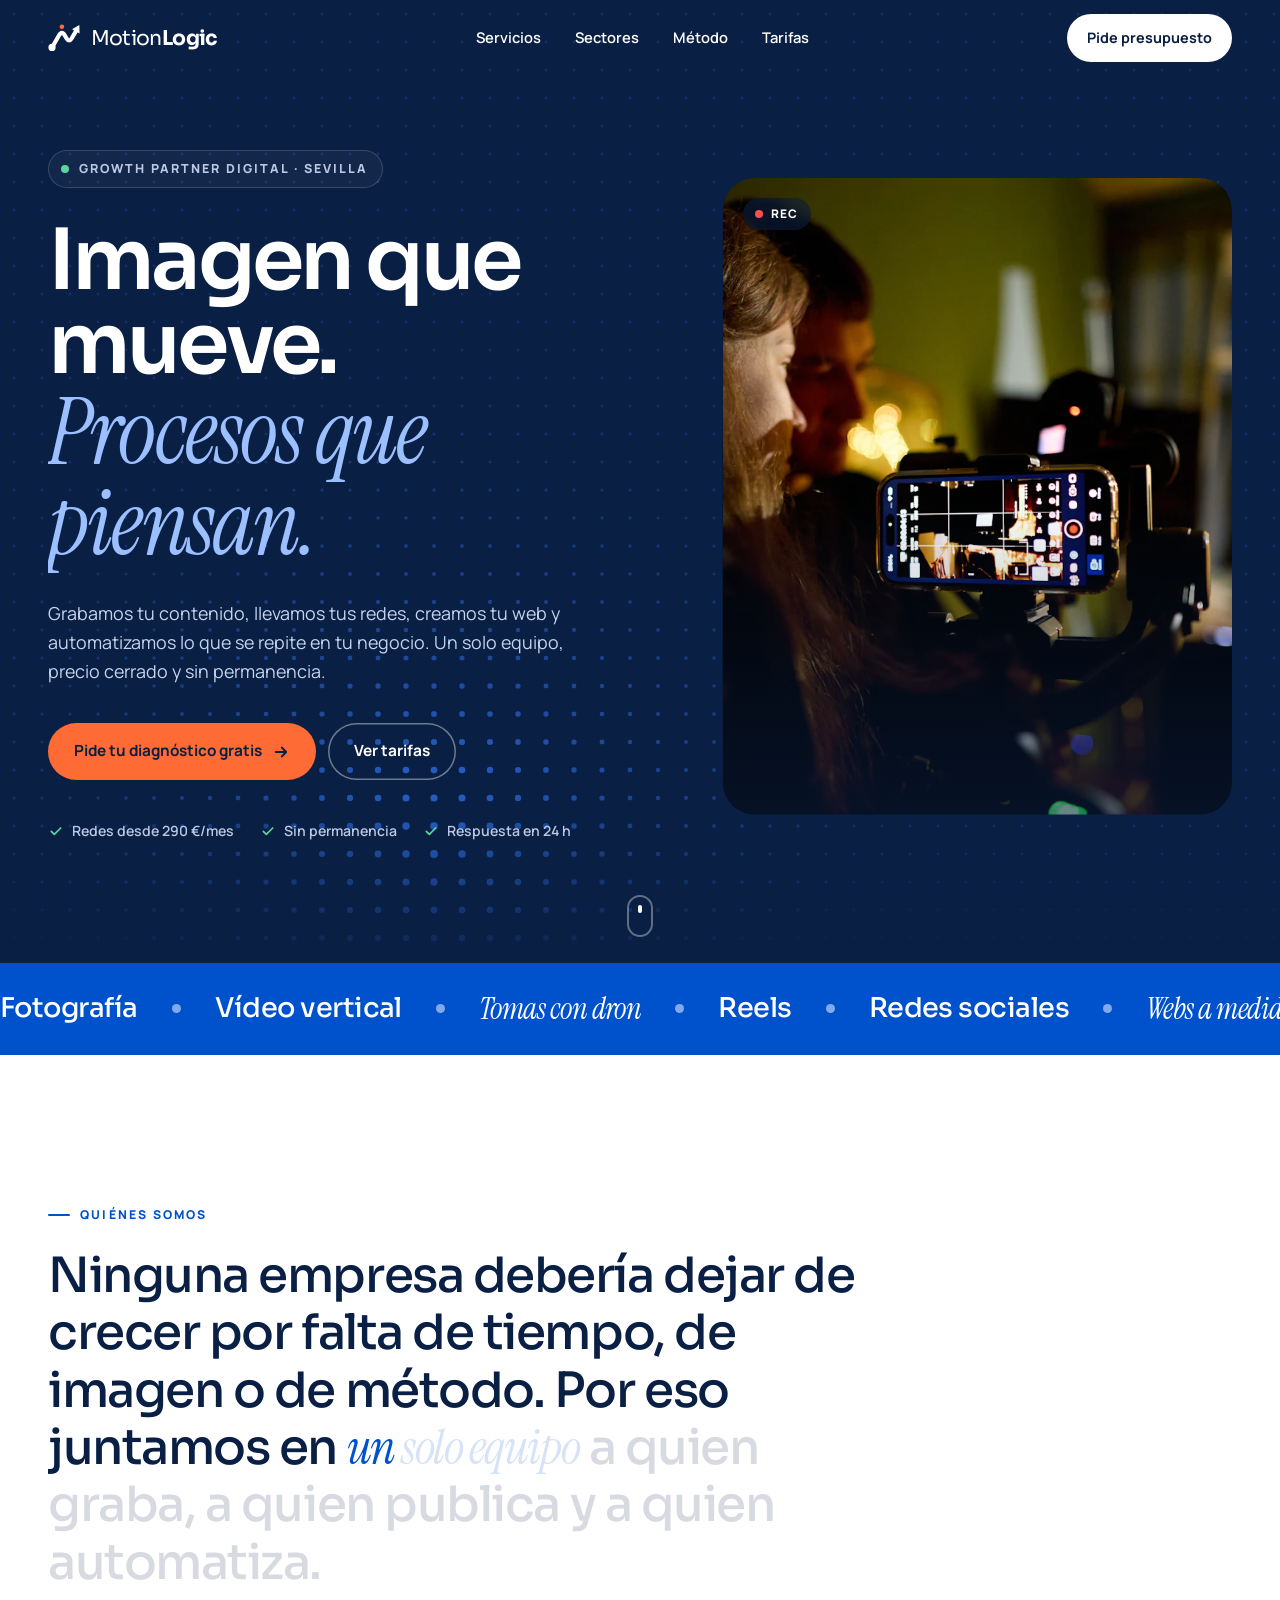
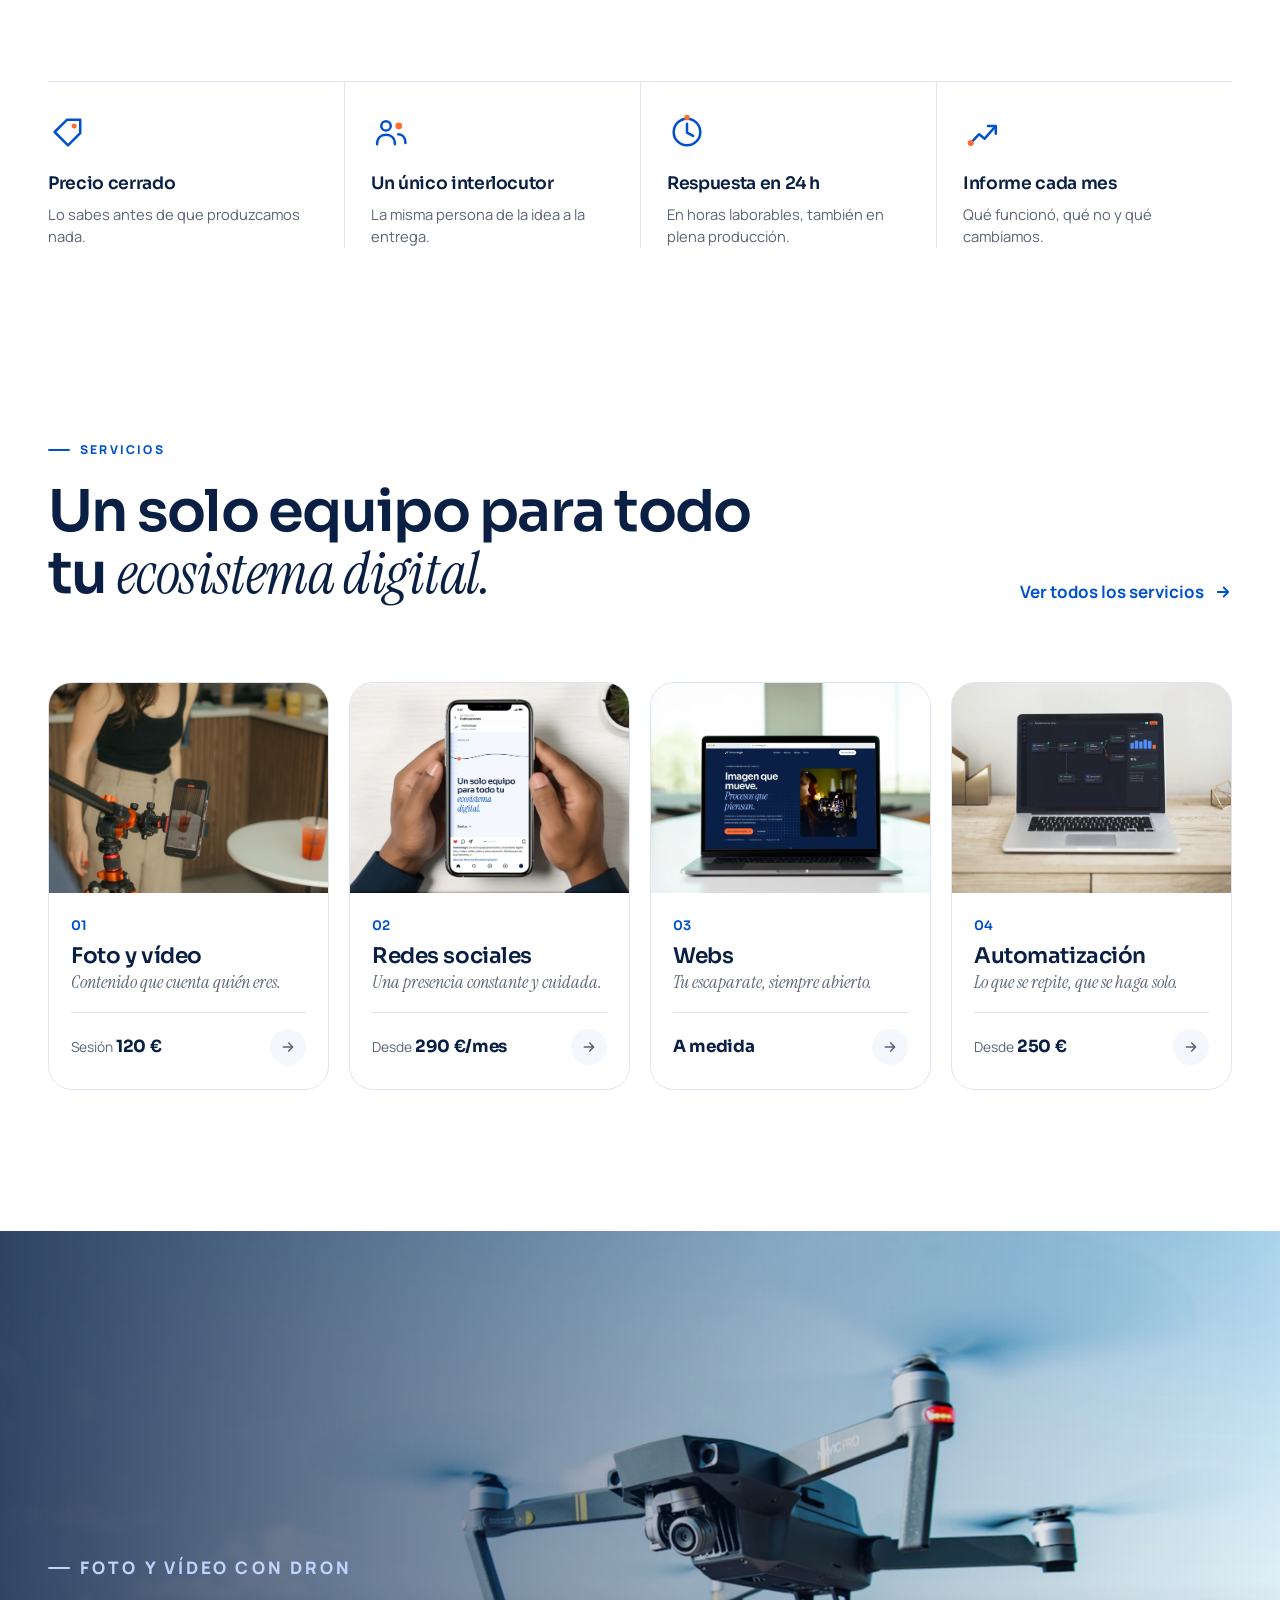
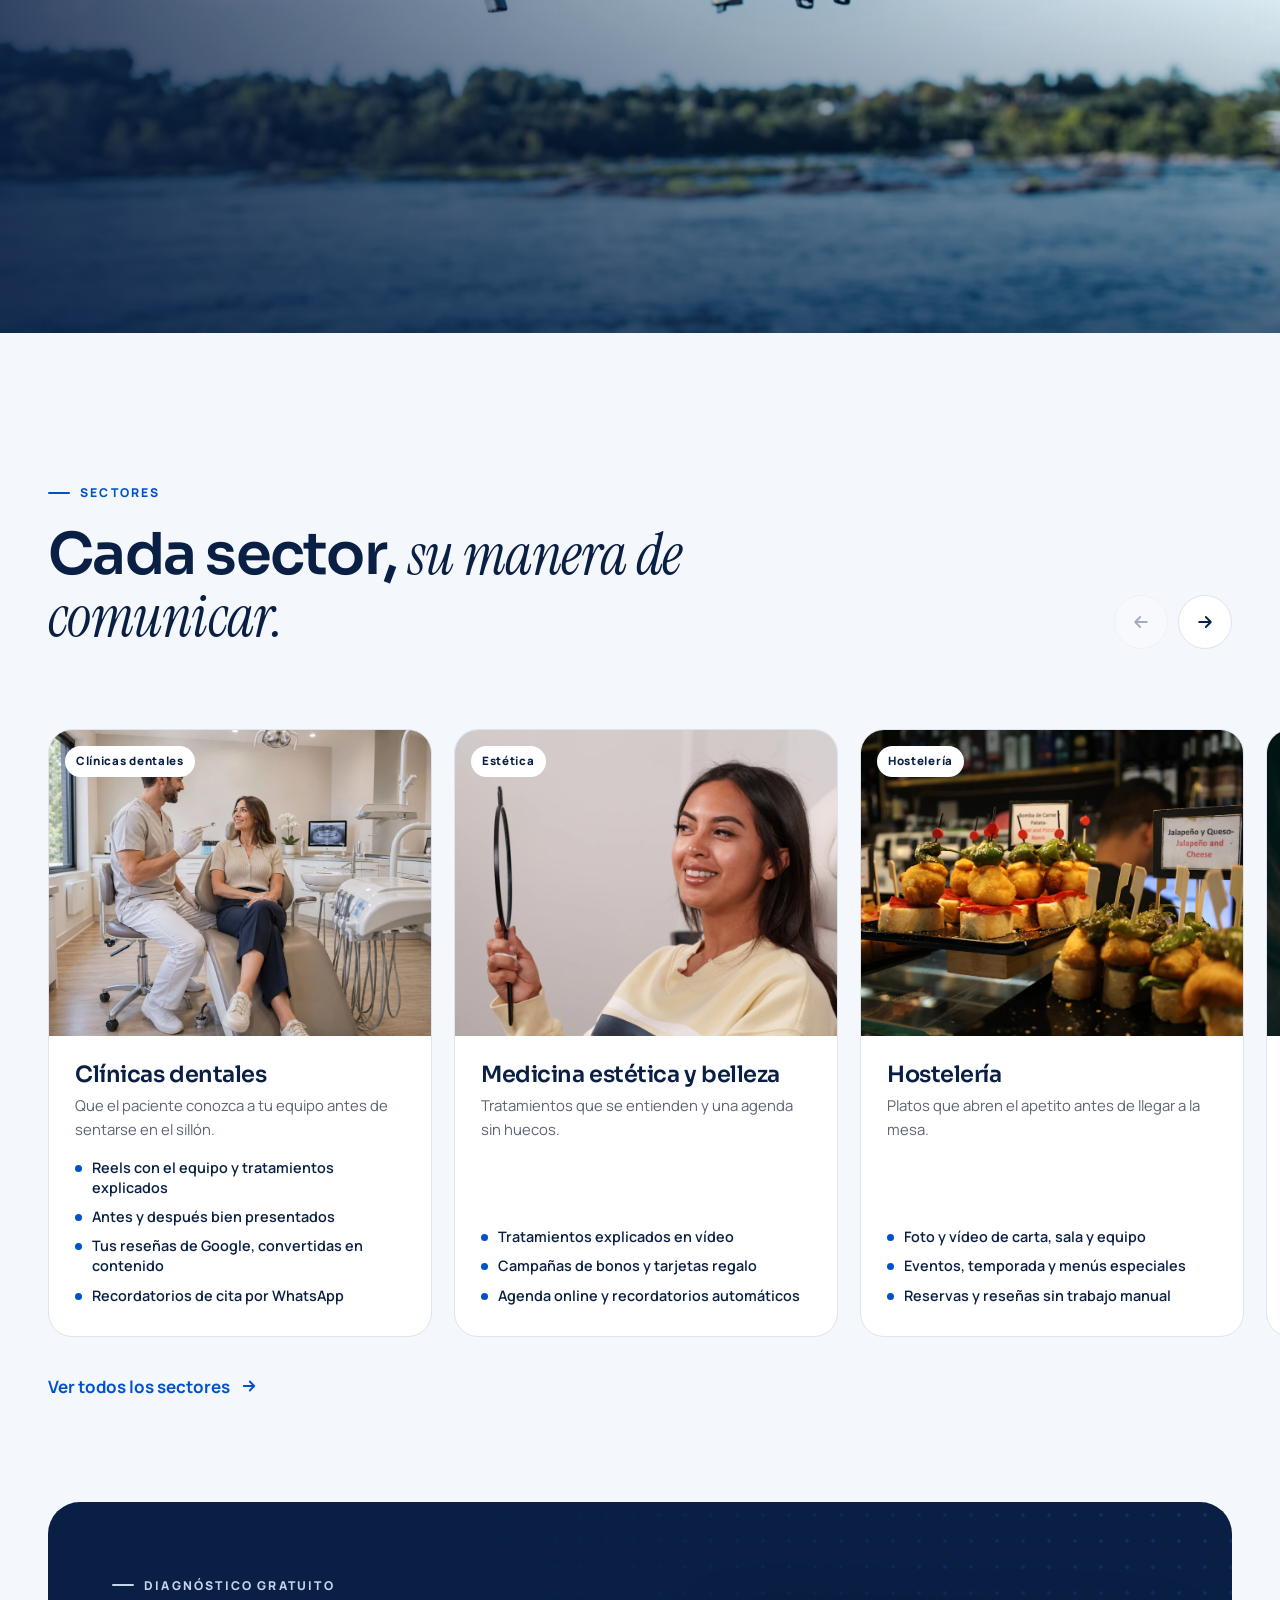
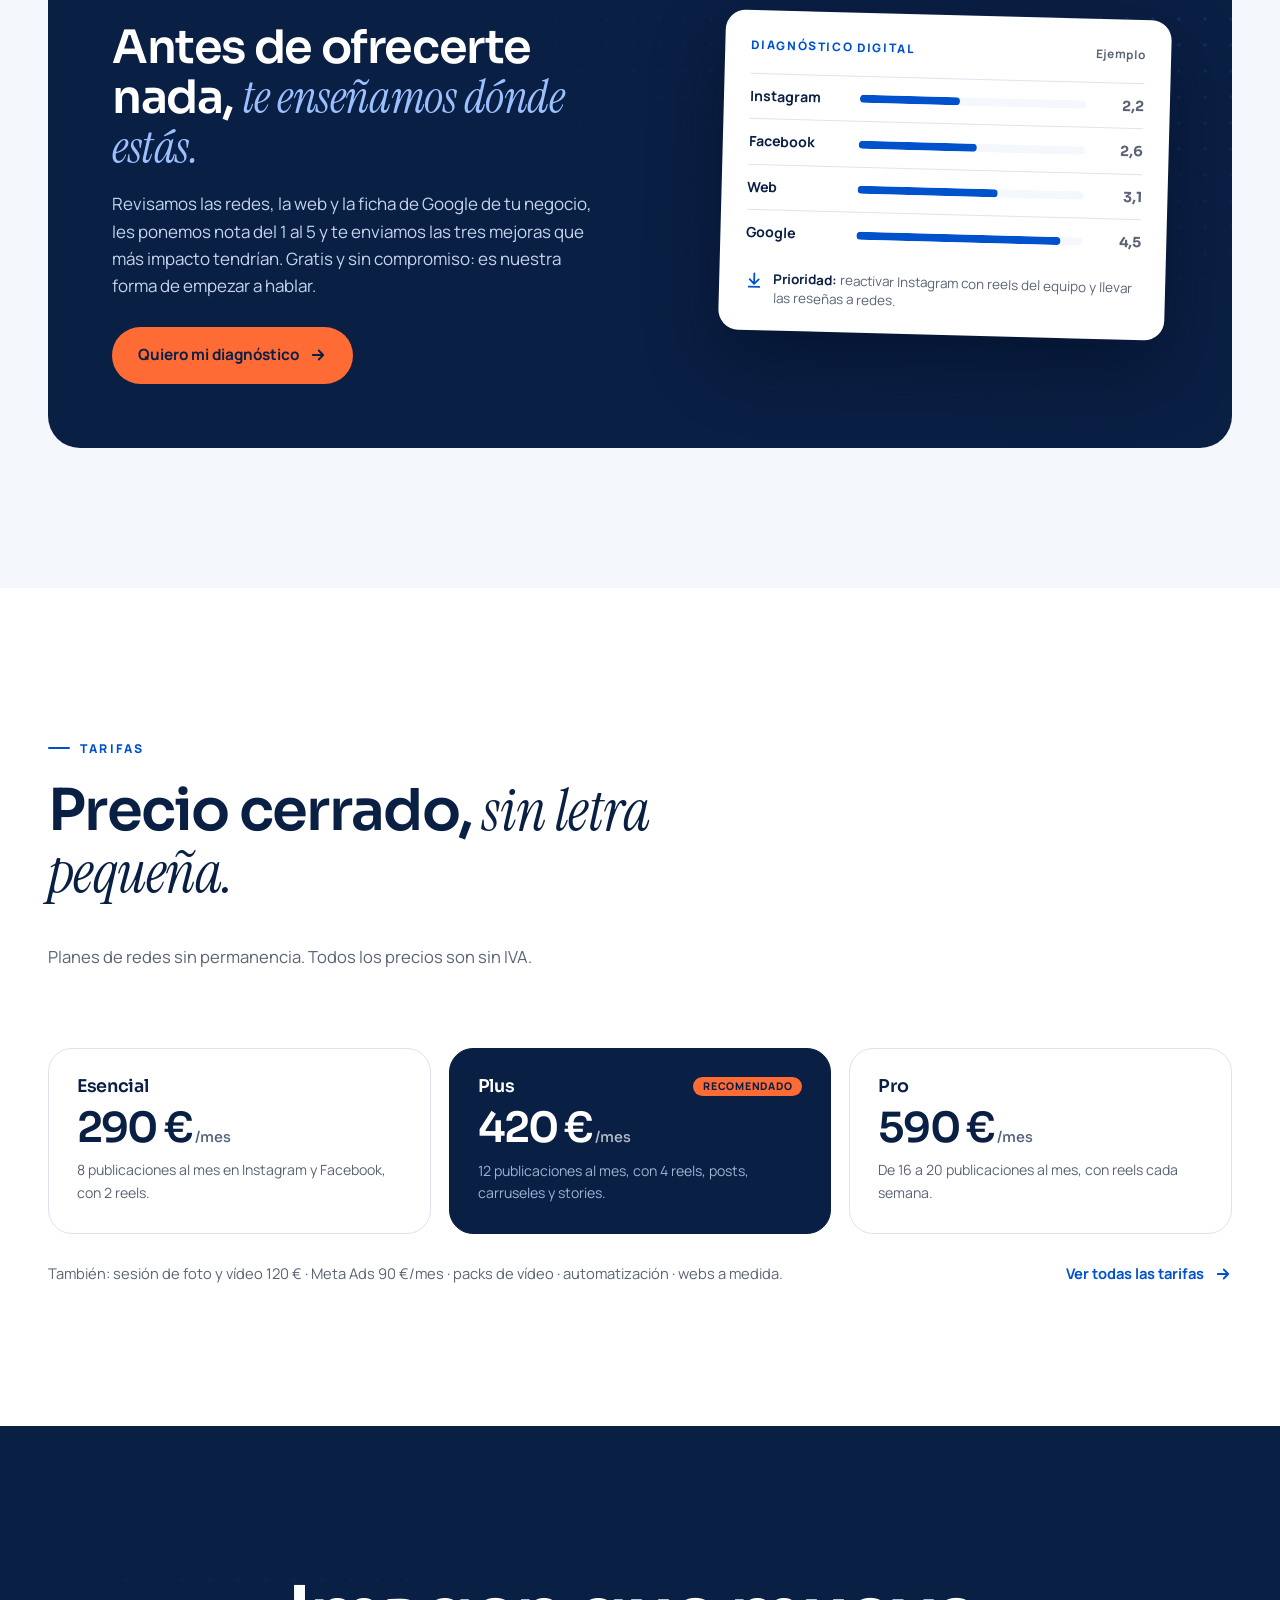
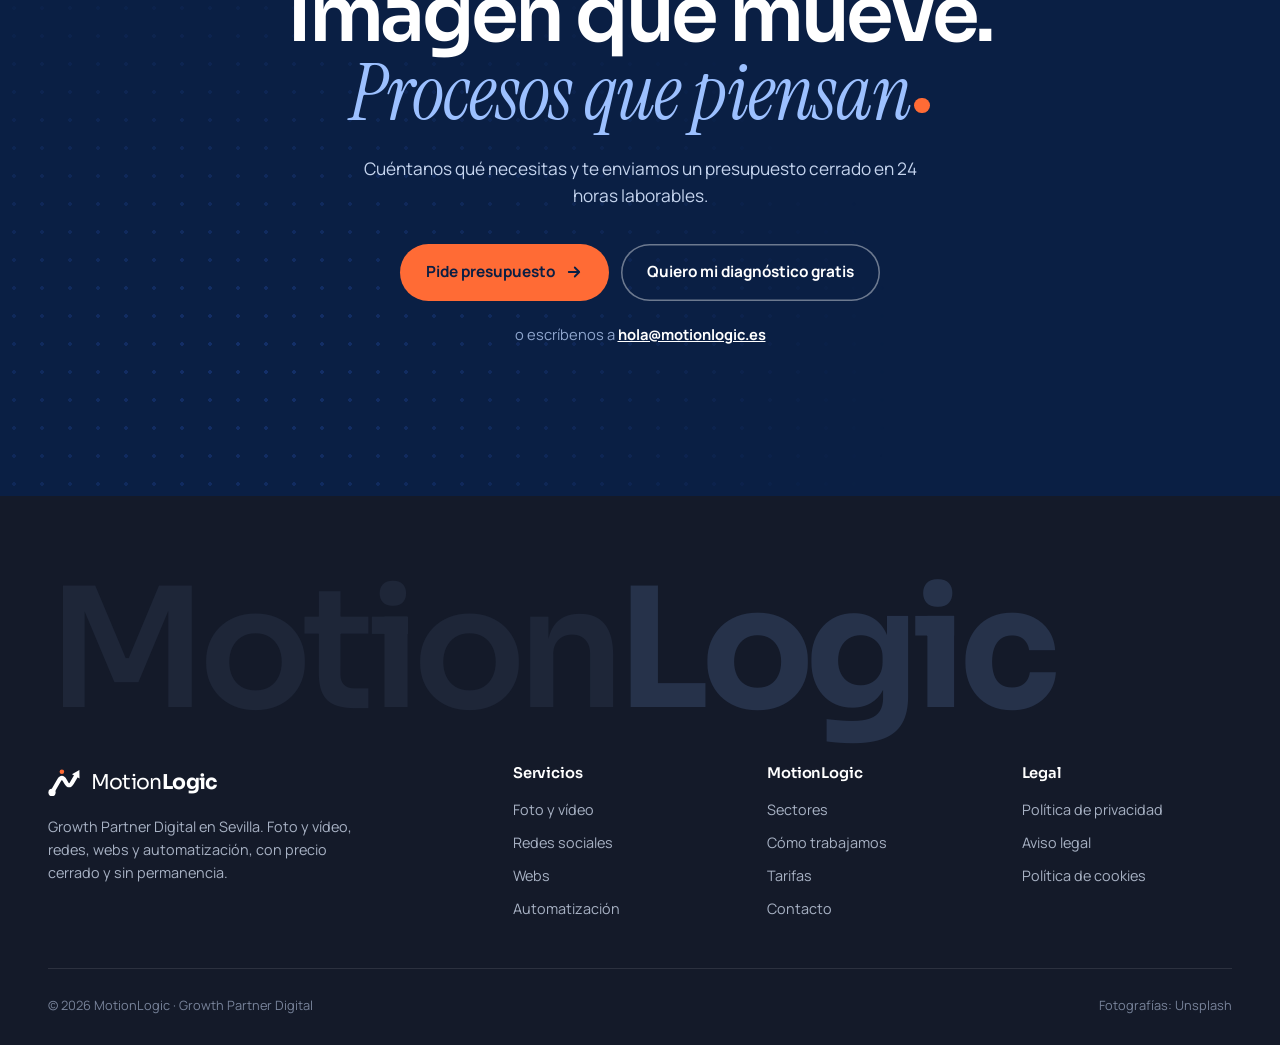
==== commit 09aee8b7: "Add files via upload" ====
--- a/index.html
+++ b/index.html
@@ -3,715 +3,323 @@
 <head>
 <meta charset="UTF-8">
 <meta name="viewport" content="width=device-width, initial-scale=1.0">
-<title>MotionLogic · Vídeo, redes y automatización para PYMEs</title>
-<meta name="description" content="Growth Partner Digital para PYMEs: producción de vídeo para redes, gestión de redes sociales y automatización de procesos con N8N, Make e IA. Precio cerrado antes de empezar.">
+<title>MotionLogic · Foto, vídeo, redes y automatización para pymes</title>
+<meta name="description" content="Growth Partner Digital en Sevilla. Grabamos tu contenido, gestionamos tus redes, creamos tu web y automatizamos tus tareas. Precio cerrado y sin permanencia.">
 <meta name="theme-color" content="#0A1F44">
-<link rel="canonical" href="https://www.motionlogic.es/">
+<link rel="canonical" href="https://motionlogic.es/">
 <meta property="og:type" content="website">
-<meta property="og:url" content="https://www.motionlogic.es/">
-<meta property="og:title" content="MotionLogic · Growth Partner Digital para PYMEs">
-<meta property="og:description" content="Imagen que mueve. Procesos que piensan. Producimos tu vídeo, gestionamos tus redes y automatizamos tus tareas, con precio cerrado antes de empezar.">
-<meta property="og:image" content="https://www.motionlogic.es/og.png">
+<meta property="og:url" content="https://motionlogic.es/">
+<meta property="og:title" content="MotionLogic · Foto, vídeo, redes y automatización para pymes">
+<meta property="og:description" content="Growth Partner Digital en Sevilla. Grabamos tu contenido, gestionamos tus redes, creamos tu web y automatizamos tus tareas. Precio cerrado y sin permanencia.">
+<meta property="og:image" content="https://motionlogic.es/og.png">
 <meta property="og:locale" content="es_ES">
 <meta name="twitter:card" content="summary_large_image">
-<link rel="icon" href="/favicon.ico" sizes="48x48">
-<link rel="icon" href="/favicon-192.png" type="image/png" sizes="192x192">
-<link rel="apple-touch-icon" href="/apple-touch-icon.png">
+<link rel="icon" href="favicon.ico" sizes="48x48">
+<link rel="icon" href="favicon-192.png" type="image/png" sizes="192x192">
+<link rel="apple-touch-icon" href="apple-touch-icon.png">
 <link rel="preconnect" href="https://fonts.googleapis.com">
 <link rel="preconnect" href="https://fonts.gstatic.com" crossorigin>
-<link href="https://fonts.googleapis.com/css2?family=Sora:wght@300;400;500;600;700&family=Manrope:wght@400;500;600;700;800&display=swap" rel="stylesheet">
-<style>
-/* ═══ Sistema de marca MotionLogic v1.1 ═══════════════════════════════════ */
-*,*::before,*::after{box-sizing:border-box;margin:0;padding:0}
-:root{
-  /* Color */
-  --blue:#0052CC;        /* Azul Motion · principal */
-  --night:#0A1F44;       /* Azul Noche · profundidad */
-  --orange:#FF6B35;      /* Naranja Impulso · acento */
-  --brisa:#D9E6FF;
-  --hielo:#F4F7FC;
-  --linea:#DDE4F0;
-  --pizarra:#5B6475;
-  --tinta:#141A29;
-  --night-2:#14306A;     /* sólo para tramas y bordes sobre Noche */
-  /* Tipografía */
-  --head:'Sora',system-ui,-apple-system,Arial,sans-serif;
-  --body:'Manrope',system-ui,-apple-system,Arial,sans-serif;
-  /* Medidas */
-  --wrap:1180px;
-  --r:16px;
-  --r-lg:24px;
-}
-html{scroll-behavior:smooth;scroll-padding-top:92px;-webkit-text-size-adjust:100%}
-body{font-family:var(--body);color:var(--night);background:#fff;line-height:1.65;overflow-x:hidden;font-size:17px}
-a{color:inherit}
-img,svg{display:block;max-width:100%}
-:focus-visible{outline:3px solid var(--orange);outline-offset:3px;border-radius:4px}
-.skip{position:absolute;left:-9999px;top:0;z-index:100;background:var(--night);color:#fff;padding:14px 22px;border-radius:0 0 12px 0;font-weight:700}
-.skip:focus{left:0}
-
-section{padding:104px 6%}
-.wrap{max-width:var(--wrap);margin:0 auto}
-
-/* ─── Tipografía ─────────────────────────────────────────────────────────── */
-h1,h2,h3,h4{font-family:var(--head);font-weight:600;letter-spacing:-.025em;line-height:1.12}
-h2{font-size:clamp(1.8rem,3.6vw,2.7rem);margin-bottom:16px;max-width:19ch}
-h3{font-size:1.3rem;letter-spacing:-.015em}
-.eyebrow{font-size:.78rem;font-weight:800;letter-spacing:.2em;text-transform:uppercase;color:var(--blue);margin-bottom:14px}
-.lead{color:var(--pizarra);max-width:60ch;margin-bottom:52px;font-size:1.08rem}
-.accent{font-family:'Instrument Serif',Georgia,serif}
-
-/* ─── Botones ────────────────────────────────────────────────────────────── */
-.btn{display:inline-block;padding:15px 30px;border-radius:12px;font-family:var(--body);font-weight:700;font-size:.95rem;
-     text-decoration:none;border:2px solid transparent;cursor:pointer;transition:transform .15s ease,background .15s ease,color .15s ease}
-.btn:hover{transform:translateY(-2px)}
-.btn-p{background:var(--orange);color:var(--night)}
-.btn-p:hover{background:#ff8458}
-.btn-b{background:var(--blue);color:#fff}
-.btn-b:hover{background:var(--night)}
-.btn-o{border-color:var(--blue);color:var(--blue)}
-.btn-o:hover{background:var(--blue);color:#fff}
-.btn-w{border-color:rgba(255,255,255,.45);color:#fff}
-.btn-w:hover{background:rgba(255,255,255,.14)}
-
-/* ─── Campo de nodos (recurso gráfico de marca) ──────────────────────────── */
-.nodes{position:absolute;inset:0;width:100%;height:100%;pointer-events:none}
-
-/* ─── Navegación ─────────────────────────────────────────────────────────── */
-nav{position:fixed;inset:0 0 auto;z-index:50;height:76px;background:rgba(255,255,255,.94);backdrop-filter:blur(12px);
-    border-bottom:1px solid var(--linea);display:flex;align-items:center;justify-content:space-between;gap:24px;padding:0 6%}
-nav.s{box-shadow:0 6px 28px rgba(10,31,68,.08)}
-.logo{display:flex;align-items:center;gap:11px;text-decoration:none}
-.logo svg{height:30px;width:auto;flex:none}
-.logo span{font-family:var(--head);font-weight:400;font-size:1.3rem;letter-spacing:-.03em;color:var(--night)}
-.logo span b{font-weight:700}
-.links{display:flex;gap:28px;list-style:none;align-items:center}
-.links a{text-decoration:none;font-size:.92rem;font-weight:600;color:var(--night)}
-.links a:hover{color:var(--blue)}
-.new{display:inline-block;background:var(--orange);color:var(--night);font-size:.6rem;font-weight:800;letter-spacing:.08em;
-     padding:2px 7px;border-radius:5px;margin-left:5px;vertical-align:middle}
-.burger{display:none;background:none;border:0;cursor:pointer;padding:8px;color:var(--night)}
-.burger svg{width:24px;height:24px}
-
-/* ─── Hero ───────────────────────────────────────────────────────────────── */
-#hero{background:var(--night);color:#fff;padding:152px 6% 104px;position:relative;overflow:hidden}
-.hero-in{position:relative;display:grid;grid-template-columns:1.22fr 1fr;gap:64px;align-items:center}
-#hero .kicker{display:inline-block;font-size:.76rem;font-weight:800;letter-spacing:.2em;text-transform:uppercase;
-           color:var(--orange);margin-bottom:22px}
-#hero h1{font-size:clamp(2.3rem,5.2vw,3.7rem);line-height:1.06;letter-spacing:-.035em;margin-bottom:24px;max-width:15ch}
-#hero h1 .dot{color:var(--orange)}
-#hero p.sub{font-size:1.12rem;color:#C5D4EE;max-width:52ch;margin-bottom:38px}
-.cta-row{display:flex;gap:14px;flex-wrap:wrap}
-.quick{background:#fff;color:var(--night);border-radius:var(--r-lg);padding:32px 30px;box-shadow:0 30px 70px rgba(3,12,32,.42)}
-.quick h3{font-size:1.02rem;font-weight:700;margin-bottom:4px}
-.quick>p{font-size:.84rem;color:var(--pizarra);margin-bottom:14px}
-.quick a{display:flex;justify-content:space-between;align-items:baseline;gap:14px;padding:15px 0;
-         border-top:1px solid var(--linea);text-decoration:none}
-.quick a span{font-weight:600;font-size:.95rem}
-.quick a small{display:block;font-weight:500;color:var(--pizarra);font-size:.76rem}
-.quick a b{font-family:var(--head);font-size:1.18rem;font-weight:700;color:var(--blue);white-space:nowrap;letter-spacing:-.02em}
-.quick a:hover span{color:var(--blue)}
-
-/* ─── Banda de garantías ─────────────────────────────────────────────────── */
-#garantias{background:var(--hielo);padding:40px 6%;border-bottom:1px solid var(--linea)}
-.gar{display:grid;grid-template-columns:repeat(4,1fr);gap:28px}
-.gar>div{display:flex;gap:13px;align-items:flex-start}
-.gar svg{width:26px;height:26px;flex:none;margin-top:1px}
-.gar b{display:block;font-size:.95rem;font-weight:700;line-height:1.35}
-.gar span{font-size:.84rem;color:var(--pizarra);line-height:1.45}
-
-/* ─── Servicios ──────────────────────────────────────────────────────────── */
-.svc{display:grid;grid-template-columns:repeat(3,1fr);gap:24px}
-.card{background:#fff;border:1px solid var(--linea);border-radius:var(--r-lg);padding:36px 32px;
-      display:flex;flex-direction:column;transition:border-color .18s ease,box-shadow .18s ease}
-.card:hover{border-color:var(--blue);box-shadow:0 18px 44px rgba(10,31,68,.09)}
-.card .ico{width:52px;height:52px;margin-bottom:20px}
-.card h3{margin-bottom:10px}
-.card>p{color:var(--pizarra);font-size:.95rem;margin-bottom:20px}
-.card ul{list-style:none;margin-bottom:26px;flex:1}
-.card li{font-size:.92rem;padding:7px 0 7px 24px;position:relative;line-height:1.5}
-.card li::before{content:"";position:absolute;left:0;top:15px;width:8px;height:8px;border-radius:50%;background:var(--blue)}
-.card li:last-child::before{background:var(--orange)}
-.card a.more{font-weight:700;font-size:.92rem;color:var(--blue);text-decoration:none;align-self:flex-start;
-             border-bottom:2px solid currentColor;padding-bottom:2px}
-.card a.more:hover{color:var(--night)}
-
-/* ─── Tarifas ────────────────────────────────────────────────────────────── */
-#tarifas{background:var(--hielo)}
-.tabs{display:inline-flex;gap:6px;background:#fff;border:1px solid var(--linea);padding:6px;border-radius:14px;
-      margin-bottom:38px;flex-wrap:wrap}
-.tab{border:0;background:none;font-family:var(--body);font-weight:700;font-size:.92rem;padding:12px 24px;
-     border-radius:10px;cursor:pointer;color:var(--pizarra)}
-.tab:hover{color:var(--night)}
-.tab[aria-selected=true]{background:var(--blue);color:#fff}
-.panel[hidden]{display:none}
-.promo{background:#FFF1EA;border-left:4px solid var(--orange);padding:16px 22px;border-radius:0 12px 12px 0;
-       font-size:.94rem;margin-bottom:30px}
-.grid{display:grid;grid-template-columns:repeat(auto-fit,minmax(238px,1fr));gap:22px;align-items:stretch}
-.plan{border:1px solid var(--linea);border-radius:var(--r-lg);padding:32px 28px;display:flex;flex-direction:column;
-      position:relative;background:#fff}
-.plan.hot{background:var(--night);border-color:var(--night);color:#fff}
-.tag{position:absolute;top:-13px;left:24px;background:var(--orange);color:var(--night);font-size:.7rem;font-weight:800;
-     letter-spacing:.06em;padding:4px 13px;border-radius:7px}
-.plan h4{font-family:var(--head);font-size:1.12rem;font-weight:700;margin-bottom:8px}
-.was{font-size:.85rem;text-decoration:line-through;color:var(--pizarra);min-height:1.3em}
-.plan.hot .was{color:#8FA6CE}
-.price{font-family:var(--head);font-size:2.3rem;font-weight:700;line-height:1.1;letter-spacing:-.03em}
-.price small{font-size:.82rem;font-weight:600;opacity:.72;letter-spacing:0}
-.unit{font-size:.83rem;color:var(--pizarra);margin:6px 0 20px}
-.plan.hot .unit{color:#B9C6DE}
-.plan ul{list-style:none;margin-bottom:26px;flex:1}
-.plan li{font-size:.88rem;padding:9px 0;border-top:1px solid var(--linea);line-height:1.45}
-.plan.hot li{border-color:rgba(255,255,255,.18)}
-.plan .btn{text-align:center}
-.plan.hot .btn{background:#fff;color:var(--night)}
-.plan.hot .btn:hover{background:var(--brisa)}
-.sub-h{font-family:var(--head);font-size:1.22rem;font-weight:600;margin:52px 0 6px}
-.mini{display:grid;grid-template-columns:repeat(auto-fit,minmax(214px,1fr));gap:18px;margin-top:20px}
-.mini div{background:#fff;border:1px solid var(--linea);border-radius:var(--r);padding:22px}
-.mini b{display:block;font-size:.95rem;font-weight:700}
-.mini strong{display:block;font-family:var(--head);font-size:1.45rem;font-weight:700;color:var(--blue);
-             margin:4px 0 6px;letter-spacing:-.02em}
-.mini span{font-size:.82rem;color:var(--pizarra);line-height:1.45}
-.note{font-size:.87rem;color:var(--pizarra);margin-top:24px;max-width:78ch}
-.note b{color:var(--night)}
-.note a{color:var(--blue);font-weight:700}
-
-/* ─── Combos ─────────────────────────────────────────────────────────────── */
-#combos{background:var(--blue);color:#fff;position:relative;overflow:hidden}
-#combos .wrap{position:relative}
-#combos .eyebrow{color:var(--brisa)}
-#combos .lead{color:#D3E2FF}
-.combo{display:grid;grid-template-columns:repeat(3,1fr);gap:22px}
-.combo div{border:1px solid rgba(255,255,255,.3);border-radius:var(--r-lg);padding:30px;background:rgba(255,255,255,.07)}
-.combo h4{font-family:var(--head);font-size:1rem;font-weight:600;margin-bottom:6px}
-.combo strong{font-family:var(--head);font-size:2rem;font-weight:700;display:block;line-height:1.2;letter-spacing:-.03em}
-.combo em{font-style:normal;display:inline-block;background:var(--orange);color:var(--night);font-weight:800;
-          font-size:.74rem;padding:3px 11px;border-radius:7px;margin-top:8px}
-.combo p{font-size:.84rem;color:#D3E2FF;margin-top:14px}
-
-/* ─── Proceso ────────────────────────────────────────────────────────────── */
-.steps{display:grid;grid-template-columns:repeat(4,1fr);gap:0;counter-reset:s;border-top:2px solid var(--night)}
-.step{padding:30px 26px 0 0;counter-increment:s}
-.step::before{content:counter(s,decimal-leading-zero);display:block;font-family:var(--head);font-size:2.3rem;
-              font-weight:600;color:var(--blue);line-height:1;margin-bottom:14px;letter-spacing:-.03em}
-.step h3{font-size:1.06rem;margin-bottom:8px}
-.step p{font-size:.9rem;color:var(--pizarra);line-height:1.5}
-.step .out{display:inline-block;margin-top:12px;font-size:.78rem;font-weight:700;color:var(--night);
-           background:var(--brisa);padding:4px 11px;border-radius:99px}
-
-/* ─── Claim ──────────────────────────────────────────────────────────────── */
-#claim{background:var(--night);color:#fff;position:relative;overflow:hidden;padding:88px 6%;text-align:center}
-#claim .wrap{position:relative}
-#claim p{font-family:var(--head);font-size:clamp(1.6rem,3.6vw,2.6rem);font-weight:600;letter-spacing:-.03em;
-         line-height:1.2;max-width:22ch;margin:0 auto}
-#claim .rule{width:72px;height:4px;background:var(--orange);border-radius:2px;margin:28px auto 0}
-
-/* ─── Contacto ───────────────────────────────────────────────────────────── */
-#contacto{background:var(--hielo)}
-.cw{display:grid;grid-template-columns:1fr 1.12fr;gap:60px;align-items:start}
-.cw dl{display:grid;gap:20px;margin-top:32px}
-.cw dt{font-size:.76rem;font-weight:800;letter-spacing:.14em;text-transform:uppercase;color:var(--blue);margin-bottom:3px}
-.cw dd{font-weight:700;font-size:1.02rem}
-.cw dd a{color:var(--night);text-decoration:none;border-bottom:2px solid var(--brisa)}
-.cw dd a:hover{border-color:var(--blue);color:var(--blue)}
-form{background:#fff;border-radius:var(--r-lg);padding:38px 34px;border:1px solid var(--linea)}
-form h3{font-size:1.2rem;margin-bottom:22px}
-.row{display:grid;grid-template-columns:1fr 1fr;gap:16px}
-label{display:block;font-size:.84rem;font-weight:700;margin-bottom:7px}
-.fg{margin-bottom:18px}
-input,select,textarea{width:100%;padding:14px 16px;border:1.5px solid var(--linea);border-radius:12px;
-                      font:inherit;font-size:.95rem;background:#fff;color:var(--night);font-family:var(--body)}
-input:focus,select:focus,textarea:focus{outline:none;border-color:var(--blue);box-shadow:0 0 0 3px rgba(0,82,204,.12)}
-textarea{min-height:116px;resize:vertical}
-.chk{display:flex;gap:11px;align-items:flex-start;font-size:.84rem;color:var(--pizarra);margin-bottom:20px}
-.chk input{width:auto;margin-top:4px;accent-color:var(--blue)}
-.chk label{font-weight:500;margin:0}
-.chk a{color:var(--blue);font-weight:700}
-form .btn{width:100%}
-form .btn:disabled{opacity:.6;cursor:not-allowed;transform:none}
-
-/* ─── Pie ────────────────────────────────────────────────────────────────── */
-footer{background:var(--tinta);color:#A8B2C4;padding:64px 6% 30px;font-size:.88rem}
-.fg4{display:grid;grid-template-columns:2.1fr 1fr 1fr 1fr;gap:44px;padding-bottom:40px;
-     border-bottom:1px solid rgba(255,255,255,.12);margin-bottom:24px}
-footer .logo svg{height:28px}
-footer .logo span{color:#fff}
-footer .logo span b{color:#fff}
-footer .fb-txt{margin-top:14px;max-width:34ch;line-height:1.6}
-footer h4{color:#fff;font-family:var(--head);font-size:.92rem;font-weight:600;margin-bottom:16px}
-footer ul{list-style:none;display:grid;gap:10px}
-footer a{text-decoration:none}
-footer a:hover{color:#fff}
-.fbt{display:flex;justify-content:space-between;gap:14px;flex-wrap:wrap;font-size:.8rem;color:#78839A}
-
-/* ─── Adaptación ─────────────────────────────────────────────────────────── */
-@media(max-width:980px){
-  .links,.nav-cta{display:none}
-  .burger{display:block}
-  .links.open{display:flex;position:fixed;top:76px;left:0;right:0;flex-direction:column;align-items:flex-start;
-              background:#fff;padding:26px 6% 30px;gap:20px;border-bottom:1px solid var(--linea);
-              box-shadow:0 18px 40px rgba(10,31,68,.12)}
-  .hero-in,.cw{grid-template-columns:1fr}
-  .svc,.combo{grid-template-columns:1fr}
-  .gar{grid-template-columns:1fr 1fr}
-  .steps{grid-template-columns:1fr 1fr}
-  .step{padding-right:20px}
-  .fg4{grid-template-columns:1fr 1fr}
-}
-@media(max-width:620px){
-  body{font-size:16px}
-  section{padding:72px 6%}
-  #hero{padding:132px 6% 76px}
-  .row,.gar,.steps,.fg4{grid-template-columns:1fr}
-  .logo span{font-size:1.14rem}
-  .logo svg{height:26px}
-  form{padding:28px 22px}
-  .quick{padding:26px 24px}
-}
-@media(prefers-reduced-motion:reduce){
-  html{scroll-behavior:auto}
-  .btn,.card{transition:none}
-  .btn:hover{transform:none}
-}
-</style>
+<link href="https://fonts.googleapis.com/css2?family=Instrument+Serif:ital@0;1&amp;family=Manrope:wght@400;500;600;700;800&amp;family=Sora:wght@300;400;500;600;700&amp;display=swap" rel="stylesheet">
+<link rel="stylesheet" href="assets/styles.css">
+<script>!function(r){r.classList.add('js');var n='wait';try{var t=+sessionStorage.getItem('ml-nav');if(t&&Date.now()-t<6000)n='wait-now'}catch(e){}r.classList.add(n)}(document.documentElement)</script>
+<link rel="preload" as="image" href="img/hero-rodaje.webp" type="image/webp">
+<script type="application/ld+json">
+{"@context":"https://schema.org","@type":"ProfessionalService","name":"MotionLogic","url":"https://motionlogic.es/","email":"hola@motionlogic.es","image":"https://motionlogic.es/og.png","description":"Foto y vídeo, gestión de redes sociales, webs y automatización de procesos para pymes.","address":{"@type":"PostalAddress","addressLocality":"Sevilla","addressCountry":"ES"},"areaServed":"ES","slogan":"Imagen que mueve. Procesos que piensan."}
+</script>
 </head>
 <body>
-
-<a class="skip" href="#main">Saltar al contenido</a>
-
-<!-- ═══ Navegación ═════════════════════════════════════════════════════════ -->
-<nav id="nav">
-  <a class="logo" href="#hero" aria-label="MotionLogic · inicio">
-    <svg viewBox="5.4 15.62 85.6 76.38" role="img" aria-hidden="true" focusable="false">
-      <path d="M16,80 L34.21,48.47 Q42,34.97 49.79,48.47 L53.21,54.38 Q61,67.88 68.79,54.38 L79.5,35.83" fill="none" stroke="#0052CC" stroke-width="11" stroke-linecap="round" stroke-linejoin="round"/>
-      <path d="M88,21.11 L88.46,43.31 L68.54,31.81 Z" fill="#0052CC" stroke="#0052CC" stroke-width="2.2" stroke-linejoin="round"/>
-      <circle cx="16" cy="80" r="9.5" fill="#0052CC"/>
-      <circle cx="42" cy="25.72" r="6" fill="#FF6B35"/>
+<div class="loader" aria-hidden="true">
+  <div class="lg">
+    <svg viewBox="5.4 15.62 85.6 76.38">
+      <path class="ln" pathLength="1" d="M16,80 L34.21,48.47 Q42,34.97 49.79,48.47 L53.21,54.38 Q61,67.88 68.79,54.38 L79.5,35.83"/>
+      <path class="tip" d="M88,21.11 L88.46,43.31 L68.54,31.81 Z"/>
+      <circle class="base" cx="16" cy="80" r="9.5"/>
+      <circle class="dot" cx="42" cy="25.72" r="6"/>
     </svg>
     <span>Motion<b>Logic</b></span>
-  </a>
-  <ul class="links" id="links">
-    <li><a href="#servicios">Servicios</a></li>
-    <li><a href="#tarifas">Tarifas</a></li>
-    <li><a href="#proceso">Proceso</a></li>
-    <li><a href="/wedding/">Bodas<span class="new">NUEVO</span></a></li>
-    <li><a href="#contacto">Contacto</a></li>
+  </div>
+</div>
+<a class="skip" href="#main">Saltar al contenido</a>
+<div class="progress" id="progress" aria-hidden="true"></div>
+
+<nav id="nav" aria-label="Principal">
+  <div class="wrap nav-in">
+    <a class="logo" href="index.html" aria-label="MotionLogic · inicio">
+      <svg viewBox="5.4 15.62 85.6 76.38" aria-hidden="true" focusable="false">
+        <path class="mk" d="M16,80 L34.21,48.47 Q42,34.97 49.79,48.47 L53.21,54.38 Q61,67.88 68.79,54.38 L79.5,35.83" stroke-width="11" stroke-linecap="round" stroke-linejoin="round"/>
+        <path class="mf" d="M88,21.11 L88.46,43.31 L68.54,31.81 Z" style="stroke:none"/>
+        <circle class="mf" cx="16" cy="80" r="9.5"/>
+        <circle cx="42" cy="25.72" r="6" fill="#FF6B35"/>
+      </svg>
+      <span>Motion<b>Logic</b></span>
+    </a>
+    <ul class="links" id="links">
+      <li><a href="servicios.html">Servicios</a></li>
+      <li><a href="sectores.html">Sectores</a></li>
+      <li><a href="metodo.html">Método</a></li>
+      <li><a href="tarifas.html">Tarifas</a></li>
+    </ul>
+    <a class="btn nav-cta" href="contacto.html">Pide presupuesto</a>
+    <button class="burger" id="burger" aria-label="Abrir menú" aria-expanded="false" aria-controls="mmenu"><i></i></button>
+  </div>
+</nav>
+<div class="mmenu" id="mmenu" aria-hidden="true">
+  <ul>
+    <li><a href="index.html">Inicio</a></li>
+    <li><a href="servicios.html">Servicios</a></li>
+    <li><a href="sectores.html">Sectores</a></li>
+    <li><a href="metodo.html">Método</a></li>
+    <li><a href="tarifas.html">Tarifas</a></li>
+    <li><a href="contacto.html">Contacto</a></li>
   </ul>
-  <a class="btn btn-b nav-cta" href="#contacto">Pide presupuesto</a>
-  <button class="burger" id="burger" aria-label="Abrir menú" aria-expanded="false" aria-controls="links">
-    <svg viewBox="0 0 24 24" fill="none" stroke="currentColor" stroke-width="2.4" stroke-linecap="round" aria-hidden="true">
-      <path d="M3 6h18M3 12h18M3 18h18"/>
-    </svg>
-  </button>
-</nav>
-
-<!-- ═══ Hero ═══════════════════════════════════════════════════════════════ -->
-<header id="hero">
-  <svg class="nodes" viewBox="0 0 1200 700" preserveAspectRatio="xMidYMid slice" aria-hidden="true" focusable="false">
-    <defs>
-      <radialGradient id="hm" cx="36%" cy="86%" r="74%">
-        <stop offset="0" stop-color="#fff" stop-opacity="1"/><stop offset="1" stop-color="#fff" stop-opacity="0"/>
-      </radialGradient>
-      <mask id="hmask"><rect width="1200" height="700" fill="url(#hm)"/></mask>
-      <pattern id="hp1" width="28" height="28" patternUnits="userSpaceOnUse">
-        <circle cx="14" cy="14" r="1.5" fill="#14306A"/></pattern>
-      <pattern id="hp2" width="28" height="28" patternUnits="userSpaceOnUse">
-        <circle cx="14" cy="14" r="3.6" fill="#14306A"/></pattern>
-    </defs>
-    <rect width="1200" height="700" fill="url(#hp1)"/>
-    <rect width="1200" height="700" fill="url(#hp2)" mask="url(#hmask)"/>
-    <circle cx="434" cy="602" r="6.2" fill="#FF6B35"/>
-  </svg>
-  <div class="wrap hero-in">
-    <div>
-      <p class="kicker">Growth Partner Digital</p>
-      <h1>Imagen que mueve. Procesos que piensan<span class="dot">.</span></h1>
-      <p class="sub">Producimos tu vídeo, gestionamos tus redes y automatizamos tus tareas repetitivas.
-        Con precio cerrado antes de empezar.</p>
-      <div class="cta-row">
-        <a class="btn btn-p" href="#contacto">Pide presupuesto gratis</a>
-        <a class="btn btn-w" href="#tarifas">Ver tarifas</a>
-      </div>
-    </div>
-    <aside class="quick" aria-label="Precios de partida">
-      <h3>Precios de partida</h3>
-      <p>Sin letra pequeña. Todos los precios son +IVA.</p>
-      <a href="#tarifas" data-tab="video"><span>Vídeo en pack<small>5 a 20 vídeos al mes</small></span><b>100 €/vídeo</b></a>
-      <a href="#tarifas" data-tab="redes"><span>Gestión de redes<small>Instagram, TikTok y Facebook</small></span><b>299 €/mes</b></a>
-      <a href="#tarifas" data-tab="auto"><span>Automatización<small>1-2 workflows con N8N o Make</small></span><b>250 €</b></a>
-    </aside>
-  </div>
+  <p>Escríbenos a <a href="mailto:hola@motionlogic.es">hola@motionlogic.es</a><br>Respondemos en 24 h laborables.</p>
+</div>
+
+<header class="hero" id="top">
+  <canvas id="field" aria-hidden="true"></canvas>
+  <div class="wrap hero-grid">
+    <div class="hero-copy">
+      <p class="kicker"><i></i>Growth Partner Digital · Sevilla</p>
+      <h1 class="h1"><span class="ln"><span>Imagen que mueve.</span></span><span class="ln"><span><em>Procesos que piensan.</em></span></span></h1>
+      <p class="sub">Grabamos tu contenido, llevamos tus redes, creamos tu web y automatizamos lo que se repite en tu negocio. Un solo equipo, precio cerrado y sin permanencia.</p>
+      <div class="ctas">
+        <a class="btn btn-p" href="contacto.html?interes=diagnostico">Pide tu diagnóstico gratis <svg viewBox="0 0 24 24" fill="none" stroke="currentColor" stroke-width="2.4" stroke-linecap="round" stroke-linejoin="round" aria-hidden="true"><path d="M5 12h14M13 6l6 6-6 6"/></svg></a>
+        <a class="btn btn-ghost" href="tarifas.html">Ver tarifas</a>
+      </div>
+      <ul class="facts">
+        <li><svg viewBox="0 0 24 24" fill="none" stroke="currentColor" stroke-width="2.6" stroke-linecap="round" stroke-linejoin="round" aria-hidden="true"><path d="M5 12.5l4.5 4.5L19 7.5"/></svg>Redes desde 290 €/mes</li>
+        <li><svg viewBox="0 0 24 24" fill="none" stroke="currentColor" stroke-width="2.6" stroke-linecap="round" stroke-linejoin="round" aria-hidden="true"><path d="M5 12.5l4.5 4.5L19 7.5"/></svg>Sin permanencia</li>
+        <li><svg viewBox="0 0 24 24" fill="none" stroke="currentColor" stroke-width="2.6" stroke-linecap="round" stroke-linejoin="round" aria-hidden="true"><path d="M5 12.5l4.5 4.5L19 7.5"/></svg>Respuesta en 24 h</li>
+      </ul>
+    </div>
+    <div class="hero-media">
+      <figure class="frame" id="frame">
+        <span class="rec"><i></i>REC</span>
+        <img src="img/hero-rodaje.webp" width="1400" height="933" fetchpriority="high" alt="Grabación de un vídeo vertical con un móvil montado en un estabilizador">
+      </figure>
+    </div>
+  </div>
+  <a class="scroll-cue" href="#main" aria-label="Bajar al contenido"></a>
 </header>
 
 <main id="main">
 
-<!-- ═══ Garantías ══════════════════════════════════════════════════════════ -->
-<section id="garantias" aria-label="Nuestros compromisos">
-  <div class="wrap gar">
-    <div>
-      <svg viewBox="0 0 72 72" fill="none" aria-hidden="true">
-        <path d="M12,36 L34,14 H58 V38 L36,60 Z" stroke="#0052CC" stroke-width="4.5" stroke-linejoin="round"/>
-        <circle cx="47" cy="25" r="4.5" fill="#FF6B35"/></svg>
-      <div><b>Precio cerrado</b><span>Lo sabes antes de que produzcamos nada.</span></div>
-    </div>
-    <div>
-      <svg viewBox="0 0 72 72" fill="none" aria-hidden="true">
-        <circle cx="27" cy="25" r="8.5" stroke="#0052CC" stroke-width="4.5"/>
-        <path d="M11,58 C11,47 18,41 27,41 C36,41 43,47 43,58" stroke="#0052CC" stroke-width="4.5" stroke-linecap="round"/>
-        <circle cx="50" cy="25" r="6" fill="#FF6B35"/>
-        <path d="M49,40 C56,40 62,45 62,56" stroke="#0052CC" stroke-width="4.5" stroke-linecap="round"/></svg>
-      <div><b>Un único interlocutor</b><span>La misma persona de la idea a la entrega.</span></div>
-    </div>
-    <div>
-      <svg viewBox="0 0 72 72" fill="none" aria-hidden="true">
-        <circle cx="36" cy="36" r="24" stroke="#0052CC" stroke-width="4.5"/>
-        <path d="M36,21 V37 L47,43" stroke="#0052CC" stroke-width="4.5" stroke-linecap="round" stroke-linejoin="round"/>
-        <circle cx="36" cy="10" r="5" fill="#FF6B35"/></svg>
-      <div><b>Respuesta en 24 h</b><span>En horas laborables, también en producción.</span></div>
-    </div>
-    <div>
-      <svg viewBox="0 0 72 72" fill="none" aria-hidden="true">
-        <path d="M14,56 L29,40 L39,48 L58,26" stroke="#0052CC" stroke-width="4.5" stroke-linecap="round" stroke-linejoin="round"/>
-        <path d="M45,25 H59 V39" stroke="#0052CC" stroke-width="4.5" stroke-linecap="round" stroke-linejoin="round"/>
-        <circle cx="14" cy="56" r="5.5" fill="#FF6B35"/></svg>
-      <div><b>Informe cada mes</b><span>Qué funcionó, qué no y qué cambiamos.</span></div>
-    </div>
-  </div>
-</section>
-
-<!-- ═══ Servicios ══════════════════════════════════════════════════════════ -->
-<section id="servicios">
-  <div class="wrap">
-    <p class="eyebrow">Servicios</p>
-    <h2>Tres servicios, un mismo equipo</h2>
-    <p class="lead">Contrátalos por separado o combinados. Si juntas redes y automatización, tienes un 15 % de descuento.</p>
-    <div class="svc">
-
-      <article class="card">
-        <svg class="ico" viewBox="0 0 72 72" fill="none" aria-hidden="true">
-          <rect x="10" y="16" width="52" height="40" rx="10" stroke="#0052CC" stroke-width="4.5"/>
-          <path d="M31,27 L45,36 L31,45 Z" stroke="#0052CC" stroke-width="4.5" stroke-linejoin="round"/>
-          <circle cx="62" cy="11" r="5" fill="#FF6B35"/></svg>
-        <h3>Producción de vídeo</h3>
-        <p>Vídeos verticales listos para publicar en TikTok, Reels y Shorts.</p>
-        <ul>
-          <li>Estrategia, ganchos y guiones aprobados por ti</li>
-          <li>Rodaje o creación con IA</li>
-          <li>Edición con subtítulos, ritmo, sonido y música libre de derechos</li>
-          <li>Entrega cada 15 días con 2 revisiones</li>
-        </ul>
-        <a class="more" href="#tarifas" data-tab="video">Ver packs de vídeo</a>
-      </article>
-
-      <article class="card">
-        <svg class="ico" viewBox="0 0 72 72" fill="none" aria-hidden="true">
-          <path d="M16,16 H56 A6,6 0 0 1 62,22 V44 A6,6 0 0 1 56,50 H32 L20,60 V50 H16 A6,6 0 0 1 10,44 V22 A6,6 0 0 1 16,16 Z"
-                stroke="#0052CC" stroke-width="4.5" stroke-linejoin="round"/>
-          <circle cx="26" cy="33" r="3.5" fill="#0052CC"/><circle cx="36" cy="33" r="3.5" fill="#0052CC"/>
-          <circle cx="46" cy="33" r="3.5" fill="#FF6B35"/></svg>
-        <h3>Gestión de redes</h3>
-        <p>Nos encargamos de tu calendario, tus publicaciones y de responder a tu comunidad.</p>
-        <ul>
-          <li>Contenido visual y calendario editorial</li>
-          <li>Community management</li>
-          <li>Reporte mensual de resultados</li>
-          <li>Meta Ads y web, como servicios opcionales</li>
-        </ul>
-        <a class="more" href="#tarifas" data-tab="redes">Ver planes de redes</a>
-      </article>
-
-      <article class="card">
-        <svg class="ico" viewBox="0 0 72 72" fill="none" aria-hidden="true">
-          <path d="M19,47 L32,28" stroke="#0052CC" stroke-width="4.5" stroke-linecap="round"/>
-          <path d="M41,27 L52,41" stroke="#0052CC" stroke-width="4.5" stroke-linecap="round"/>
-          <circle cx="15" cy="53" r="6.5" stroke="#0052CC" stroke-width="4.5"/>
-          <circle cx="36" cy="21" r="6.5" fill="#FF6B35"/>
-          <circle cx="56" cy="47" r="6.5" stroke="#0052CC" stroke-width="4.5"/></svg>
-        <h3>Automatización</h3>
-        <p>Conectamos tus herramientas para que tu equipo deje de repetir tareas.</p>
-        <ul>
-          <li>Procesos con N8N, Make y Notion</li>
-          <li>Chatbots, WhatsApp y email automáticos</li>
-          <li>Agendas y hojas de cálculo automatizadas</li>
-          <li>Mantenimiento mensual incluido</li>
-        </ul>
-        <a class="more" href="#tarifas" data-tab="auto">Ver planes de automatización</a>
-      </article>
-
-    </div>
-  </div>
-</section>
-
-<!-- ═══ Tarifas ════════════════════════════════════════════════════════════ -->
-<section id="tarifas">
-  <div class="wrap">
-    <p class="eyebrow">Tarifas</p>
-    <h2>Precio cerrado, sin letra pequeña</h2>
-    <p class="lead">Elige el servicio que necesitas. Todos los precios son sin IVA y cada uno dice exactamente qué incluye.</p>
-
-    <div class="tabs" role="tablist" aria-label="Tipo de servicio">
-      <button class="tab" role="tab" id="t-video" aria-selected="true" aria-controls="p-video">Vídeo</button>
-      <button class="tab" role="tab" id="t-redes" aria-selected="false" aria-controls="p-redes" tabindex="-1">Redes sociales</button>
-      <button class="tab" role="tab" id="t-auto" aria-selected="false" aria-controls="p-auto" tabindex="-1">Automatización</button>
-    </div>
-
-    <!-- Vídeo -->
-    <div class="panel" id="p-video" role="tabpanel" aria-labelledby="t-video" tabindex="0">
-      <p class="promo"><strong>Lanzamiento: 20 % de descuento los 3 primeros meses.</strong> Los precios de abajo ya lo incluyen.</p>
-      <div class="grid">
-        <div class="plan">
-          <h4>Start</h4><div class="was">800 €</div>
-          <div class="price">640 € <small>/mes</small></div><div class="unit">5 vídeos · 128 € por vídeo</div>
-          <ul><li>1 publicación por semana</li><li>Estrategia y guiones</li><li>Edición con IA y 2 revisiones</li></ul>
-          <a class="btn btn-o" href="#contacto">Quiero Start</a>
-        </div>
-        <div class="plan hot">
-          <span class="tag">Recomendado</span>
-          <h4>Growth</h4><div class="was">1.500 €</div>
-          <div class="price">1.200 € <small>/mes</small></div><div class="unit">12 vídeos · 100 € por vídeo</div>
-          <ul><li>2-3 publicaciones por semana</li><li>Estrategia y guiones</li><li>Edición con IA y 2 revisiones</li></ul>
-          <a class="btn" href="#contacto">Quiero Growth</a>
-        </div>
-        <div class="plan">
-          <h4>Scale</h4><div class="was">2.300 €</div>
-          <div class="price">1.840 € <small>/mes</small></div><div class="unit">20 vídeos · 92 € por vídeo</div>
-          <ul><li>4-5 publicaciones por semana</li><li>Estrategia y guiones</li><li>Edición con IA y 2 revisiones</li></ul>
-          <a class="btn btn-o" href="#contacto">Quiero Scale</a>
-        </div>
-      </div>
-      <p class="note">Los packs incluyen estrategia, guiones, creación audiovisual, edición con IA, 2 revisiones y uso orgánico.</p>
-
-      <h3 class="sub-h">¿Prefieres vídeos sueltos?</h3>
-      <p class="note" style="margin-top:4px">Sin compromiso mensual. Presupuesto cerrado antes de empezar.</p>
-      <div class="mini">
-        <div><b>Vídeo exprés</b><strong>desde 120 €</strong><span>15-30 s. Plano único o testimonio, con subtítulos y música.</span></div>
-        <div><b>Vídeo guionizado</b><strong>desde 250 €</strong><span>30-60 s. Guion, varios planos, rótulos y efectos de sonido.</span></div>
-        <div><b>Vídeo narrativo</b><strong>desde 320 €</strong><span>30-60 s. Personaje y voz en off con IA.</span></div>
-        <div><b>Solo edición</b><strong>desde 60 €</strong><span>Hasta 60 s. Tú grabas, nosotros editamos y subtitulamos.</span></div>
-      </div>
-      <p class="note"><b>Extras:</b> revisión adicional 40 € · licencia para publicidad de pago (90 días) +65 € por vídeo ·
-        gestión de campañas de pago a presupuestar.</p>
-    </div>
-
-    <!-- Redes -->
-    <div class="panel" id="p-redes" role="tabpanel" aria-labelledby="t-redes" tabindex="0" hidden>
-      <div class="grid">
-        <div class="plan">
-          <h4>Esencial</h4><div class="price">299 € <small>/mes</small></div><div class="unit">Instagram + TikTok</div>
-          <ul><li>8 posts al mes (4+4)</li><li>Community management básico</li><li>Calendario editorial</li><li>Reporte mensual</li></ul>
-          <a class="btn btn-o" href="#contacto">Empezar</a>
-        </div>
-        <div class="plan">
-          <h4>Impulso</h4><div class="price">499 € <small>/mes</small></div><div class="unit">Instagram + TikTok + Facebook</div>
-          <ul><li>16 posts al mes (6+6+4)</li><li>Community management completo</li><li>Estrategia de contenido</li><li>Reporte mensual avanzado</li></ul>
-          <a class="btn btn-o" href="#contacto">Empezar</a>
-        </div>
-        <div class="plan hot">
-          <span class="tag">Más elegido</span>
-          <h4>Premium</h4><div class="price">749 € <small>/mes</small></div><div class="unit">IG + TikTok + Facebook + Stories</div>
-          <ul><li>24 posts al mes (8+8+6+2)</li><li>Community management estratégico</li><li>Stories semanales</li><li>Análisis de competencia</li></ul>
-          <a class="btn" href="#contacto">Quiero Premium</a>
-        </div>
-        <div class="plan">
-          <h4>Élite</h4><div class="price">999 € <small>/mes</small></div><div class="unit">Todas las redes + Reels</div>
-          <ul><li>32 o más posts al mes, a medida</li><li>Community management VIP</li><li>Producción de Reels y vídeo</li><li>Análisis profundo y consultoría</li></ul>
-          <a class="btn btn-o" href="#contacto">Contactar</a>
-        </div>
-      </div>
-      <p class="note">¿Necesitas una <a href="#contacto">página web</a> o <a href="#contacto">Meta Ads</a>?
-        Te preparamos un presupuesto a medida.</p>
-    </div>
-
-    <!-- Automatización -->
-    <div class="panel" id="p-auto" role="tabpanel" aria-labelledby="t-auto" tabindex="0" hidden>
-      <div class="grid">
-        <div class="plan">
-          <h4>Básica</h4><div class="price">250 €</div><div class="unit">Desarrollo único + 99 €/mes de mantenimiento</div>
-          <ul><li>1-2 workflows</li><li>Respuestas y emails automáticos</li><li>Notificaciones básicas</li></ul>
-          <a class="btn btn-o" href="#contacto">Empezar</a>
-        </div>
-        <div class="plan hot">
-          <span class="tag">Más elegido</span>
-          <h4>Avanzada</h4><div class="price">600 €</div><div class="unit">Desarrollo único + 199 €/mes de mantenimiento</div>
-          <ul><li>3-5 workflows</li><li>Integración de datos y herramientas</li><li>Reportes automáticos</li></ul>
-          <a class="btn" href="#contacto">Quiero Avanzada</a>
-        </div>
-        <div class="plan">
-          <h4>Pro</h4><div class="price">1.200 €</div><div class="unit">Desarrollo único + 249 €/mes de mantenimiento</div>
-          <ul><li>6 o más workflows</li><li>Chatbots con IA y análisis de datos</li><li>Costes de API de IA por cuenta del cliente</li></ul>
-          <a class="btn btn-o" href="#contacto">Empezar</a>
-        </div>
-        <div class="plan">
-          <h4>A medida</h4><div class="price">A presupuestar</div><div class="unit">Desde 399 €/mes de mantenimiento</div>
-          <ul><li>Workflows ilimitados</li><li>Infraestructura personalizada</li><li>Para necesidades únicas</li></ul>
-          <a class="btn btn-o" href="#contacto">Contactar</a>
-        </div>
-      </div>
-      <p class="note">Los costes de API de inteligencia artificial, si los hubiera, van por cuenta del cliente y
-        se detallan antes de empezar.</p>
-    </div>
-
-  </div>
-</section>
-
-<!-- ═══ Combos ═════════════════════════════════════════════════════════════ -->
-<section id="combos">
-  <svg class="nodes" viewBox="0 0 1200 600" preserveAspectRatio="xMidYMid slice" aria-hidden="true" focusable="false">
-    <defs>
-      <radialGradient id="cm" cx="86%" cy="24%" r="66%">
-        <stop offset="0" stop-color="#fff" stop-opacity="1"/><stop offset="1" stop-color="#fff" stop-opacity="0"/>
-      </radialGradient>
-      <mask id="cmask"><rect width="1200" height="600" fill="url(#cm)"/></mask>
-      <pattern id="cp1" width="28" height="28" patternUnits="userSpaceOnUse">
-        <circle cx="14" cy="14" r="1.5" fill="#2A6BDB"/></pattern>
-      <pattern id="cp2" width="28" height="28" patternUnits="userSpaceOnUse">
-        <circle cx="14" cy="14" r="3.6" fill="#2A6BDB"/></pattern>
-    </defs>
-    <rect width="1200" height="600" fill="url(#cp1)"/>
-    <rect width="1200" height="600" fill="url(#cp2)" mask="url(#cmask)"/>
-    <circle cx="1030" cy="154" r="6.2" fill="#FF6B35"/>
-  </svg>
-  <div class="wrap">
-    <p class="eyebrow">Paquetes combinados</p>
-    <h2>Redes + automatización: 15 % de descuento</h2>
-    <p class="lead">Si contratas gestión de redes y mantenimiento de automatización, el descuento se aplica a la cuota mensual total.</p>
-    <div class="combo">
-      <div><h4>Esencial + Básica</h4><strong>338 €/mes</strong><em>Ahorras 60 €/mes</em>
-        <p>299 € redes + 99 € automatización = 398 € sin descuento</p></div>
-      <div><h4>Impulso + Avanzada</h4><strong>593 €/mes</strong><em>Ahorras 105 €/mes</em>
-        <p>499 € redes + 199 € automatización = 698 € sin descuento</p></div>
-      <div><h4>Premium + Pro</h4><strong>848 €/mes</strong><em>Ahorras 150 €/mes</em>
-        <p>749 € redes + 249 € automatización = 998 € sin descuento</p></div>
-    </div>
-    <p class="note" style="color:#D3E2FF">Precios +IVA. El desarrollo único de la automatización se factura aparte.
-      El descuento del 15 % no se suma al de lanzamiento de los packs de vídeo.</p>
-  </div>
-</section>
-
-<!-- ═══ Proceso ════════════════════════════════════════════════════════════ -->
-<section id="proceso">
-  <div class="wrap">
-    <p class="eyebrow">Cómo trabajamos</p>
-    <h2>De la primera reunión a la entrega</h2>
-    <p class="lead">Tú apruebas cada paso antes de que produzcamos nada. Es lo que nos permite cerrar el precio por adelantado.</p>
-    <div class="steps">
-      <div class="step"><h3>Diagnóstico</h3>
-        <p>Una reunión para conocer tu negocio, tu público y tus objetivos.</p>
-        <span class="out">Presupuesto cerrado</span></div>
-      <div class="step"><h3>Plan</h3>
-        <p>Te presentamos el calendario del mes con idea, gancho y guion de cada pieza. Lo validas tú.</p>
-        <span class="out">Calendario aprobado</span></div>
-      <div class="step"><h3>Producción</h3>
-        <p>Creamos y editamos el contenido, o montamos las automatizaciones, apoyándonos en IA para ganar tiempo.</p>
-        <span class="out">Piezas y procesos</span></div>
-      <div class="step"><h3>Entrega y mejora</h3>
-        <p>Recibes los entregables, con 2 revisiones incluidas, y ajustamos el plan del mes siguiente.</p>
-        <span class="out">Informe del mes</span></div>
-    </div>
-  </div>
-</section>
-
-<!-- ═══ Claim ══════════════════════════════════════════════════════════════ -->
-<section id="claim" aria-label="Nuestra promesa">
-  <svg class="nodes" viewBox="0 0 1200 380" preserveAspectRatio="xMidYMid slice" aria-hidden="true" focusable="false">
-    <defs>
-      <radialGradient id="km" cx="18%" cy="76%" r="62%">
-        <stop offset="0" stop-color="#fff" stop-opacity="1"/><stop offset="1" stop-color="#fff" stop-opacity="0"/>
-      </radialGradient>
-      <mask id="kmask"><rect width="1200" height="380" fill="url(#km)"/></mask>
-      <pattern id="kp1" width="28" height="28" patternUnits="userSpaceOnUse">
-        <circle cx="14" cy="14" r="1.5" fill="#14306A"/></pattern>
-      <pattern id="kp2" width="28" height="28" patternUnits="userSpaceOnUse">
-        <circle cx="14" cy="14" r="3.4" fill="#14306A"/></pattern>
-    </defs>
-    <rect width="1200" height="380" fill="url(#kp1)"/>
-    <rect width="1200" height="380" fill="url(#kp2)" mask="url(#kmask)"/>
-    <circle cx="210" cy="294" r="6.2" fill="#FF6B35"/>
-  </svg>
-  <div class="wrap">
-    <p>Imagen que mueve. Procesos que piensan.</p>
-    <div class="rule"></div>
-  </div>
-</section>
-
-<!-- ═══ Contacto ═══════════════════════════════════════════════════════════ -->
-<section id="contacto">
-  <div class="wrap cw">
-    <div>
-      <p class="eyebrow">Contacto</p>
-      <h2>Cuéntanos qué necesitas</h2>
-      <p class="lead" style="margin-bottom:0">Te enviamos un presupuesto cerrado, sin compromiso.
-        Te respondemos en 24 horas laborables.</p>
-      <dl>
-        <div><dt>Email</dt><dd><a href="mailto:hola@motionlogic.es">hola@motionlogic.es</a></dd></div>
-        <div><dt>Dónde trabajamos</dt><dd>Todo España, en remoto</dd></div>
-        <div><dt>Web</dt><dd><a href="https://www.motionlogic.es">www.motionlogic.es</a></dd></div>
-      </dl>
-    </div>
-    <form action="https://formspree.io/f/xykvnqea" method="POST" id="cform">
-      <h3>Pide tu presupuesto gratis</h3>
-      <div class="row">
-        <div class="fg"><label for="n">Nombre</label><input id="n" type="text" name="nombre" autocomplete="name" required></div>
-        <div class="fg"><label for="e">Empresa</label><input id="e" type="text" name="empresa" autocomplete="organization"></div>
-      </div>
-      <div class="row">
-        <div class="fg"><label for="m">Email</label><input id="m" type="email" name="email" autocomplete="email" required></div>
-        <div class="fg"><label for="t">Teléfono</label><input id="t" type="tel" name="telefono" autocomplete="tel" placeholder="+34 600 000 000"></div>
-      </div>
-      <div class="fg">
-        <label for="s">Servicio de interés</label>
-        <select id="s" name="servicio">
-          <option value="">Selecciona un servicio</option>
-          <option>Producción de vídeo (packs)</option>
-          <option>Vídeos sueltos</option>
-          <option>Gestión de redes sociales</option>
-          <option>Automatización</option>
-          <option>Paquete combinado</option>
-          <option>Página web</option>
-          <option>Meta Ads</option>
-          <option>Otro</option>
-        </select>
-      </div>
-      <div class="fg"><label for="p">¿Qué necesitas?</label>
-        <textarea id="p" name="mensaje" placeholder="Cuéntanos tu negocio y tus objetivos"></textarea></div>
-      <div class="chk">
-        <input type="checkbox" id="c" name="consentimiento" required>
-        <label for="c">He leído y acepto la <a href="privacidad.html">política de privacidad</a>.</label>
-      </div>
-      <button class="btn btn-b" type="submit" id="send">Enviar solicitud</button>
-    </form>
+<div class="marquee" aria-hidden="true">
+  <div class="mq-track">
+    <span>Fotografía <b></b> Vídeo vertical <b></b> <em>Tomas con dron</em> <b></b> Reels <b></b> Redes sociales <b></b> <em>Webs a medida</em> <b></b> Meta Ads <b></b> WhatsApp automático <b></b> <em>Chatbots</em> <b></b> Agendas que se llenan solas <b></b></span>
+    <span>Fotografía <b></b> Vídeo vertical <b></b> <em>Tomas con dron</em> <b></b> Reels <b></b> Redes sociales <b></b> <em>Webs a medida</em> <b></b> Meta Ads <b></b> WhatsApp automático <b></b> <em>Chatbots</em> <b></b> Agendas que se llenan solas <b></b></span>
+  </div>
+</div>
+
+<section class="manifest" aria-labelledby="mf-t">
+  <div class="wrap">
+    <p class="eyebrow" id="mf-t">Quiénes somos</p>
+    <p class="big" id="big">Ninguna empresa debería dejar de crecer por falta de tiempo, de imagen o de método. Por eso juntamos en <em>un solo equipo</em> a quien graba, a quien publica y a quien automatiza.</p>
+    <div class="pledges">
+      <div class="pledge" data-r>
+        <svg viewBox="0 0 72 72" fill="none" aria-hidden="true"><path d="M12,36 L34,14 H58 V38 L36,60 Z" stroke="#0052CC" stroke-width="4.5" stroke-linejoin="round"/><circle cx="47" cy="25" r="4.5" fill="#FF6B35"/></svg>
+        <b>Precio cerrado</b><span>Lo sabes antes de que produzcamos nada.</span></div>
+      <div class="pledge" data-r style="--d:.08s">
+        <svg viewBox="0 0 72 72" fill="none" aria-hidden="true"><circle cx="27" cy="25" r="8.5" stroke="#0052CC" stroke-width="4.5"/><path d="M11,58 C11,47 18,41 27,41 C36,41 43,47 43,58" stroke="#0052CC" stroke-width="4.5" stroke-linecap="round"/><circle cx="50" cy="25" r="6" fill="#FF6B35"/><path d="M49,40 C56,40 62,45 62,56" stroke="#0052CC" stroke-width="4.5" stroke-linecap="round"/></svg>
+        <b>Un único interlocutor</b><span>La misma persona de la idea a la entrega.</span></div>
+      <div class="pledge" data-r style="--d:.16s">
+        <svg viewBox="0 0 72 72" fill="none" aria-hidden="true"><circle cx="36" cy="36" r="24" stroke="#0052CC" stroke-width="4.5"/><path d="M36,21 V37 L47,43" stroke="#0052CC" stroke-width="4.5" stroke-linecap="round" stroke-linejoin="round"/><circle cx="36" cy="10" r="5" fill="#FF6B35"/></svg>
+        <b>Respuesta en 24 h</b><span>En horas laborables, también en plena producción.</span></div>
+      <div class="pledge" data-r style="--d:.24s">
+        <svg viewBox="0 0 72 72" fill="none" aria-hidden="true"><path d="M14,56 L29,40 L39,48 L58,26" stroke="#0052CC" stroke-width="4.5" stroke-linecap="round" stroke-linejoin="round"/><path d="M45,25 H59 V39" stroke="#0052CC" stroke-width="4.5" stroke-linecap="round" stroke-linejoin="round"/><circle cx="14" cy="56" r="5.5" fill="#FF6B35"/></svg>
+        <b>Informe cada mes</b><span>Qué funcionó, qué no y qué cambiamos.</span></div>
+    </div>
+  </div>
+</section>
+
+<section class="home-svc" aria-labelledby="sv-t">
+  <div class="wrap">
+    <div class="sec-head">
+      <div>
+        <p class="eyebrow">Servicios</p>
+        <h2 id="sv-t" data-r>Un solo equipo para todo tu <em>ecosistema digital.</em></h2>
+      </div>
+      <a class="more-link" href="servicios.html" data-r>Ver todos los servicios <svg viewBox="0 0 24 24" fill="none" stroke="currentColor" stroke-width="2.4" stroke-linecap="round" stroke-linejoin="round" aria-hidden="true"><path d="M5 12h14M13 6l6 6-6 6"/></svg></a>
+    </div>
+    <div class="svc-cards">
+      <a class="scard" href="servicios.html#foto-video" data-r style="--d:0.00s">
+        <figure><img src="img/servicio-foto-video.webp" width="1400" height="2100" loading="lazy" alt="Mujer grabando un vídeo con el móvil en un trípode dentro de una cafetería" style="object-position:50% 35%"></figure>
+        <div class="tx"><span class="n">01</span><h3>Foto y vídeo</h3><p class="cl">Contenido que cuenta quién eres.</p>
+          <p class="pr"><span>Sesión <b>120 €</b></span><span class="go"><svg viewBox="0 0 24 24" fill="none" stroke="currentColor" stroke-width="2.4" stroke-linecap="round" stroke-linejoin="round" aria-hidden="true"><path d="M5 12h14M13 6l6 6-6 6"/></svg></span></p></div>
+      </a>
+      <a class="scard" href="servicios.html#redes" data-r style="--d:0.08s">
+        <figure><img src="img/servicio-redes.webp" width="1400" height="1050" loading="lazy" alt="Manos sujetando un iPhone con una publicación de MotionLogic en pantalla" style="object-position:50% 50%"></figure>
+        <div class="tx"><span class="n">02</span><h3>Redes sociales</h3><p class="cl">Una presencia constante y cuidada.</p>
+          <p class="pr"><span>Desde <b>290 €/mes</b></span><span class="go"><svg viewBox="0 0 24 24" fill="none" stroke="currentColor" stroke-width="2.4" stroke-linecap="round" stroke-linejoin="round" aria-hidden="true"><path d="M5 12h14M13 6l6 6-6 6"/></svg></span></p></div>
+      </a>
+      <a class="scard" href="servicios.html#webs" data-r style="--d:0.16s">
+        <figure><img src="img/servicio-web.webp" width="1400" height="1050" loading="lazy" alt="Portátil sobre una mesa mostrando una página web en español" style="object-position:50% 55%"></figure>
+        <div class="tx"><span class="n">03</span><h3>Webs</h3><p class="cl">Tu escaparate, siempre abierto.</p>
+          <p class="pr"><span><b>A medida</b></span><span class="go"><svg viewBox="0 0 24 24" fill="none" stroke="currentColor" stroke-width="2.4" stroke-linecap="round" stroke-linejoin="round" aria-hidden="true"><path d="M5 12h14M13 6l6 6-6 6"/></svg></span></p></div>
+      </a>
+      <a class="scard" href="servicios.html#automatizacion" data-r style="--d:0.24s">
+        <figure><img src="img/servicio-automatizacion.webp" width="1400" height="1050" loading="lazy" alt="Portátil mostrando un flujo automático de recordatorios de cita y sus gráficas" style="object-position:50% 50%"></figure>
+        <div class="tx"><span class="n">04</span><h3>Automatización</h3><p class="cl">Lo que se repite, que se haga solo.</p>
+          <p class="pr"><span>Desde <b>250 €</b></span><span class="go"><svg viewBox="0 0 24 24" fill="none" stroke="currentColor" stroke-width="2.4" stroke-linecap="round" stroke-linejoin="round" aria-hidden="true"><path d="M5 12h14M13 6l6 6-6 6"/></svg></span></p></div>
+      </a>
+    </div>
+  </div>
+</section>
+
+<section class="drone" aria-labelledby="dr-t">
+  <img id="droneImg" src="img/dron.webp" width="1600" height="1067" loading="lazy" alt="Dron volando sobre un río">
+  <div class="wrap">
+    <p class="eyebrow" style="color:#BFD3FF">Foto y vídeo con dron</p>
+    <h2 id="dr-t" data-r>Tu negocio, también <em>desde el aire.</em></h2>
+    <p data-r style="--d:.12s">Tomas aéreas de tu local, tu entorno o tu evento, que dan otra dimensión a tus vídeos y a tu web.</p>
+  </div>
+</section>
+
+<section class="sectors" aria-labelledby="sc-t">
+  <div class="wrap">
+    <div class="sec-head">
+      <div>
+        <p class="eyebrow">Sectores</p>
+        <h2 id="sc-t" data-r>Cada sector, <em>su manera de comunicar.</em></h2>
+      </div>
+      <div class="sc-nav">
+        <button id="scPrev" aria-label="Sector anterior"><svg viewBox="0 0 24 24" fill="none" stroke="currentColor" stroke-width="2.2" stroke-linecap="round" stroke-linejoin="round" aria-hidden="true"><path d="M19 12H5M11 6l-6 6 6 6"/></svg></button>
+        <button id="scNext" aria-label="Sector siguiente"><svg viewBox="0 0 24 24" fill="none" stroke="currentColor" stroke-width="2.2" stroke-linecap="round" stroke-linejoin="round" aria-hidden="true"><path d="M5 12h14M13 6l6 6-6 6"/></svg></button>
+      </div>
+    </div>
+    <div class="track" id="track" tabindex="0" aria-label="Sectores con los que trabajamos">
+      <article class="sector">
+        <figure><img src="img/sector-dental.webp" width="1100" height="825" loading="lazy" alt="Dentista conversando con una paciente en una consulta luminosa" style="object-position:50% 50%"><span class="badge">Clínicas dentales</span></figure>
+        <div class="tx"><h3>Clínicas dentales</h3>
+          <p>Que el paciente conozca a tu equipo antes de sentarse en el sillón.</p>
+          <ul><li>Reels con el equipo y tratamientos explicados</li><li>Antes y después bien presentados</li><li>Tus reseñas de Google, convertidas en contenido</li><li>Recordatorios de cita por WhatsApp</li></ul></div>
+      </article>
+      <article class="sector">
+        <figure><img src="img/sector-estetica.webp" width="900" height="1200" loading="lazy" alt="Mujer sonriendo mientras se mira en un espejo de mano" style="object-position:50% 30%"><span class="badge">Estética</span></figure>
+        <div class="tx"><h3>Medicina estética y belleza</h3>
+          <p>Tratamientos que se entienden y una agenda sin huecos.</p>
+          <ul><li>Tratamientos explicados en vídeo</li><li>Campañas de bonos y tarjetas regalo</li><li>Agenda online y recordatorios automáticos</li></ul></div>
+      </article>
+      <article class="sector">
+        <figure><img src="img/sector-hosteleria.webp" width="1100" height="733" loading="lazy" alt="Barra de un bar con pinchos variados" style="object-position:50% 50%"><span class="badge">Hostelería</span></figure>
+        <div class="tx"><h3>Hostelería</h3>
+          <p>Platos que abren el apetito antes de llegar a la mesa.</p>
+          <ul><li>Foto y vídeo de carta, sala y equipo</li><li>Eventos, temporada y menús especiales</li><li>Reservas y reseñas sin trabajo manual</li></ul></div>
+      </article>
+      <article class="sector">
+        <figure><img src="img/sector-autoescuela.webp" width="1100" height="733" loading="lazy" alt="Mujer conduciendo con las manos en el volante" style="object-position:50% 50%"><span class="badge">Autoescuelas</span></figure>
+        <div class="tx"><h3>Autoescuelas</h3>
+          <p>Hablar el idioma de quien se saca el carné.</p>
+          <ul><li>Contenido para TikTok e Instagram</li><li>Dudas del teórico resueltas en vídeo</li><li>Avisos de clases y exámenes automáticos</li></ul></div>
+      </article>
+      <article class="sector">
+        <figure><img src="img/sector-taller.webp" width="1100" height="733" loading="lazy" alt="Mecánico revisando el motor de un coche en un taller luminoso" style="object-position:50% 50%"><span class="badge">Talleres</span></figure>
+        <div class="tx"><h3>Talleres y automoción</h3>
+          <p>Confianza antes de dejar el coche en tus manos.</p>
+          <ul><li>Vídeos del taller y del equipo trabajando</li><li>Consejos de mantenimiento que generan confianza</li><li>Avisos de revisión, ITV y coche listo por WhatsApp</li></ul></div>
+      </article>
+      <article class="sector">
+        <figure><img src="img/sector-farmacia.webp" width="1100" height="733" loading="lazy" alt="Farmacéutica colocando productos en una estantería" style="object-position:50% 40%"><span class="badge">Farmacias</span></figure>
+        <div class="tx"><h3>Farmacias</h3>
+          <p>La farmacia de confianza del barrio, también en redes.</p>
+          <ul><li>Consejos de salud y de temporada</li><li>Dermocosmética y servicios, bien presentados</li><li>Avisos de encargos listos para recoger</li></ul></div>
+      </article>
+      <article class="sector">
+        <figure><img src="img/sector-club.webp" width="1000" height="1500" loading="lazy" alt="Jugador de pádel levantando la pala en una pista azul" style="object-position:50% 22%"><span class="badge">Clubes deportivos</span></figure>
+        <div class="tx"><h3>Clubes deportivos</h3>
+          <p>Más socios, más alumnos y más ambiente en el club.</p>
+          <ul><li>Vídeo de partidos, torneos y escuelas</li><li>Inscripciones y cuotas automatizadas</li><li>Reservas de pista y recordatorios</li></ul></div>
+      </article>
+      <article class="sector">
+        <figure><img src="img/sector-ayuntamiento.webp" width="1100" height="825" loading="lazy" alt="Plaza andaluza con edificios históricos y vecinos paseando" style="object-position:50% 50%"><span class="badge">Ayuntamientos</span></figure>
+        <div class="tx"><h3>Ayuntamientos y entidades</h3>
+          <p>Comunicación institucional clara, cercana y constante.</p>
+          <ul><li>Redes con un tono adaptado a la institución</li><li>Vídeo y dron de eventos y patrimonio</li><li>Webs accesibles y fáciles de mantener</li></ul></div>
+      </article>
+    </div>
+    <p style="margin-top:28px"><a class="more-link" href="sectores.html">Ver todos los sectores <svg viewBox="0 0 24 24" fill="none" stroke="currentColor" stroke-width="2.4" stroke-linecap="round" stroke-linejoin="round" aria-hidden="true"><path d="M5 12h14M13 6l6 6-6 6"/></svg></a></p>
+
+    <div class="diag" data-r>
+      <div class="dots" aria-hidden="true"></div>
+      <div>
+        <p class="eyebrow">Diagnóstico gratuito</p>
+        <h2>Antes de ofrecerte nada, <em>te enseñamos dónde estás.</em></h2>
+        <p>Revisamos las redes, la web y la ficha de Google de tu negocio, les ponemos nota del 1 al 5 y te enviamos las tres mejoras que más impacto tendrían. Gratis y sin compromiso: es nuestra forma de empezar a hablar.</p>
+        <a class="btn btn-p" href="contacto.html?interes=diagnostico">Quiero mi diagnóstico <svg viewBox="0 0 24 24" fill="none" stroke="currentColor" stroke-width="2.4" stroke-linecap="round" stroke-linejoin="round" aria-hidden="true"><path d="M5 12h14M13 6l6 6-6 6"/></svg></a>
+      </div>
+      <div class="report" id="report" aria-label="Ejemplo de diagnóstico">
+        <header>Diagnóstico digital <span>Ejemplo</span></header>
+        <div class="bar"><span>Instagram</span><span class="tr"><i style="--v:44%"></i></span><em>2,2</em></div>
+        <div class="bar"><span>Facebook</span><span class="tr"><i style="--v:52%"></i></span><em>2,6</em></div>
+        <div class="bar"><span>Web</span><span class="tr"><i style="--v:62%"></i></span><em>3,1</em></div>
+        <div class="bar"><span>Google</span><span class="tr"><i style="--v:90%"></i></span><em>4,5</em></div>
+        <div class="rf"><svg width="18" height="18" viewBox="0 0 24 24" fill="none" stroke="#0052CC" stroke-width="2.4" stroke-linecap="round" stroke-linejoin="round" aria-hidden="true" style="flex:none;margin-top:2px"><path d="M12 3v12M6 11l6 6 6-6M5 21h14"/></svg><span><b>Prioridad:</b> reactivar Instagram con reels del equipo y llevar las reseñas a redes.</span></div>
+      </div>
+    </div>
+  </div>
+</section>
+
+<section class="teaser" aria-labelledby="tz-t" style="background:#fff">
+  <div class="wrap">
+    <div class="sec-head">
+      <div>
+        <p class="eyebrow">Tarifas</p>
+        <h2 id="tz-t" data-r>Precio cerrado, <em>sin letra pequeña.</em></h2>
+      </div>
+      <p class="lead" data-r style="--d:.1s">Planes de redes sin permanencia. Todos los precios son sin IVA.</p>
+    </div>
+    <div class="tz">
+      <a href="tarifas.html#redes" data-r><h3>Esencial</h3><div class="price">290 €<small>/mes</small></div><p>8 publicaciones al mes en Instagram y Facebook, con 2 reels.</p></a>
+      <a class="hot" href="tarifas.html#redes" data-r style="--d:.08s"><h3>Plus <span>Recomendado</span></h3><div class="price">420 €<small>/mes</small></div><p>12 publicaciones al mes, con 4 reels, posts, carruseles y stories.</p></a>
+      <a href="tarifas.html#redes" data-r style="--d:.16s"><h3>Pro</h3><div class="price">590 €<small>/mes</small></div><p>De 16 a 20 publicaciones al mes, con reels cada semana.</p></a>
+    </div>
+    <div class="tz-foot"><span>También: sesión de foto y vídeo 120 € · Meta Ads 90 €/mes · packs de vídeo · automatización · webs a medida.</span>
+      <a class="more-link" href="tarifas.html">Ver todas las tarifas <svg viewBox="0 0 24 24" fill="none" stroke="currentColor" stroke-width="2.4" stroke-linecap="round" stroke-linejoin="round" aria-hidden="true"><path d="M5 12h14M13 6l6 6-6 6"/></svg></a></div>
   </div>
 </section>
 
 </main>
 
-<!-- ═══ Pie ════════════════════════════════════════════════════════════════ -->
+<section class="cta-band" aria-labelledby="cta-t">
+  <div class="dots" aria-hidden="true"></div>
+  <div class="wrap">
+    <h2 id="cta-t" data-r>Imagen que mueve.<br><em>Procesos que piensan</em><span class="node" aria-hidden="true"></span></h2>
+    <p data-r style="--d:.08s">Cuéntanos qué necesitas y te enviamos un presupuesto cerrado en 24 horas laborables.</p>
+    <div class="ctas" data-r style="--d:.16s">
+      <a class="btn btn-p" href="contacto.html">Pide presupuesto <svg viewBox="0 0 24 24" fill="none" stroke="currentColor" stroke-width="2.4" stroke-linecap="round" stroke-linejoin="round" aria-hidden="true"><path d="M5 12h14M13 6l6 6-6 6"/></svg></a>
+      <a class="btn btn-ghost" href="contacto.html?interes=diagnostico">Quiero mi diagnóstico gratis</a>
+    </div>
+    <p class="mail">o escríbenos a <a href="mailto:hola@motionlogic.es">hola@motionlogic.es</a></p>
+  </div>
+</section>
+
 <footer>
   <div class="wrap">
-    <div class="fg4">
-      <div>
-        <span class="logo">
-          <svg viewBox="5.4 15.62 85.6 76.38" role="img" aria-label="MotionLogic" focusable="false">
-            <path d="M16,80 L34.21,48.47 Q42,34.97 49.79,48.47 L53.21,54.38 Q61,67.88 68.79,54.38 L79.5,35.83" fill="none" stroke="#ffffff" stroke-width="11" stroke-linecap="round" stroke-linejoin="round"/>
-            <path d="M88,21.11 L88.46,43.31 L68.54,31.81 Z" fill="#ffffff" stroke="#ffffff" stroke-width="2.2" stroke-linejoin="round"/>
-            <circle cx="16" cy="80" r="9.5" fill="#ffffff"/>
+    <p class="f-big" aria-hidden="true">Motion<b>Logic</b></p>
+    <div class="f-top">
+      <div>
+        <a class="logo" href="index.html" aria-label="MotionLogic · inicio">
+          <svg viewBox="5.4 15.62 85.6 76.38" aria-hidden="true" focusable="false">
+            <path d="M16,80 L34.21,48.47 Q42,34.97 49.79,48.47 L53.21,54.38 Q61,67.88 68.79,54.38 L79.5,35.83" fill="none" stroke="#fff" stroke-width="11" stroke-linecap="round" stroke-linejoin="round"/>
+            <path d="M88,21.11 L88.46,43.31 L68.54,31.81 Z" fill="#fff"/>
+            <circle cx="16" cy="80" r="9.5" fill="#fff"/>
             <circle cx="42" cy="25.72" r="6" fill="#FF6B35"/>
           </svg>
           <span>Motion<b>Logic</b></span>
-        </span>
-        <p class="fb-txt">Growth Partner Digital para PYMEs. Vídeo, redes y automatización, con precio cerrado antes de empezar.</p>
+        </a>
+        <p class="fb-txt">Growth Partner Digital en Sevilla. Foto y vídeo, redes, webs y automatización, con precio cerrado y sin permanencia.</p>
       </div>
       <div><h4>Servicios</h4><ul>
-        <li><a href="#tarifas" data-tab="video">Vídeo</a></li>
-        <li><a href="#tarifas" data-tab="redes">Redes sociales</a></li>
-        <li><a href="#tarifas" data-tab="auto">Automatización</a></li>
+        <li><a href="servicios.html#foto-video">Foto y vídeo</a></li>
+        <li><a href="servicios.html#redes">Redes sociales</a></li>
+        <li><a href="servicios.html#webs">Webs</a></li>
+        <li><a href="servicios.html#automatizacion">Automatización</a></li>
       </ul></div>
-      <div><h4>Empresa</h4><ul>
-        <li><a href="#proceso">Cómo trabajamos</a></li>
-        <li><a href="#combos">Paquetes combinados</a></li>
-        <li><a href="/wedding/">Bodas</a></li>
-        <li><a href="#contacto">Contacto</a></li>
+      <div><h4>MotionLogic</h4><ul>
+        <li><a href="sectores.html">Sectores</a></li>
+        <li><a href="metodo.html">Cómo trabajamos</a></li>
+        <li><a href="tarifas.html">Tarifas</a></li>
+        <li><a href="contacto.html">Contacto</a></li>
       </ul></div>
       <div><h4>Legal</h4><ul>
         <li><a href="privacidad.html">Política de privacidad</a></li>
@@ -719,69 +327,13 @@
         <li><a href="cookies.html">Política de cookies</a></li>
       </ul></div>
     </div>
-    <div class="fbt">
-      <span>© 2026 MotionLogic · Growth Partner Digital</span>
-      <a href="https://www.motionlogic.es">www.motionlogic.es</a>
+    <div class="f-bot">
+      <span>© <span id="yr">2026</span> MotionLogic · Growth Partner Digital</span>
+      <span>Fotografías: Unsplash</span>
     </div>
   </div>
 </footer>
-
-<script>
-(function () {
-  'use strict';
-  var nav = document.getElementById('nav'),
-      links = document.getElementById('links'),
-      burger = document.getElementById('burger');
-
-  addEventListener('scroll', function () { nav.classList.toggle('s', scrollY > 20); }, { passive: true });
-
-  burger.addEventListener('click', function () {
-    var open = links.classList.toggle('open');
-    burger.setAttribute('aria-expanded', open);
-  });
-  links.querySelectorAll('a').forEach(function (a) {
-    a.addEventListener('click', function () {
-      links.classList.remove('open');
-      burger.setAttribute('aria-expanded', 'false');
-    });
-  });
-
-  var tabs = Array.prototype.slice.call(document.querySelectorAll('.tab'));
-
-  function showTab(key, focus) {
-    tabs.forEach(function (t) {
-      var on = t.id === 't-' + key;
-      t.setAttribute('aria-selected', on);
-      t.tabIndex = on ? 0 : -1;
-      if (on && focus) t.focus();
-    });
-    document.querySelectorAll('.panel').forEach(function (p) { p.hidden = p.id !== 'p-' + key; });
-  }
-
-  tabs.forEach(function (t) {
-    t.addEventListener('click', function () { showTab(t.id.slice(2)); });
-    t.addEventListener('keydown', function (e) {
-      var i = tabs.indexOf(t), n = null;
-      if (e.key === 'ArrowRight') n = (i + 1) % tabs.length;
-      if (e.key === 'ArrowLeft') n = (i - 1 + tabs.length) % tabs.length;
-      if (e.key === 'Home') n = 0;
-      if (e.key === 'End') n = tabs.length - 1;
-      if (n !== null) { e.preventDefault(); showTab(tabs[n].id.slice(2), true); }
-    });
-  });
-
-  document.querySelectorAll('[data-tab]').forEach(function (a) {
-    a.addEventListener('click', function () { showTab(a.dataset.tab); });
-  });
-
-  if (location.hash === '#automatizacion') showTab('auto');
-
-  document.getElementById('cform').addEventListener('submit', function () {
-    var b = document.getElementById('send');
-    b.textContent = 'Enviando…';
-    setTimeout(function () { b.disabled = true; }, 0);
-  });
-})();
-</script>
+<div class="fab" id="fab"><a class="btn btn-p" href="contacto.html?interes=diagnostico">Pide tu diagnóstico gratis</a></div>
+<script src="assets/main.js" defer></script>
 </body>
 </html>
--- a/assets/styles.css
+++ b/assets/styles.css
@@ -0,0 +1,655 @@
+/* ══ MotionLogic · Web v2.0 ══════════════════════════════════════════════════
+   Colores, tipografías y medidas: todo en :root. Cambiando un valor aquí se
+   actualiza toda la página.                                                  */
+*,*::before,*::after{box-sizing:border-box;margin:0;padding:0}
+:root{
+  --blue:#0052CC; --blue-2:#2A6BDB; --night:#0A1F44; --night-2:#14306A; --night-3:#0D2652;
+  --orange:#FF6B35; --brisa:#D9E6FF; --hielo:#F4F7FC; --linea:#DDE4F0; --pizarra:#5B6475; --tinta:#141A29;
+  --head:'Sora',system-ui,-apple-system,Arial,sans-serif;
+  --body:'Manrope',system-ui,-apple-system,Arial,sans-serif;
+  --serif:'Instrument Serif',Georgia,'Times New Roman',serif;
+  --wrap:1240px; --gut:clamp(16px,5vw,48px);
+  --r:14px; --r-lg:24px; --r-xl:32px;
+  --ease:cubic-bezier(.22,1,.36,1);
+  --sec:clamp(84px,11vw,148px);
+}
+html{scroll-behavior:smooth;scroll-padding-top:84px;-webkit-text-size-adjust:100%}
+body{font-family:var(--body);color:var(--night);background:#fff;line-height:1.6;font-size:17px;overflow-x:clip}
+img{display:block;max-width:100%;height:auto}
+svg{display:block}
+a{color:inherit}
+button{font:inherit;color:inherit}
+:focus-visible{outline:3px solid var(--orange);outline-offset:3px;border-radius:6px}
+::selection{background:var(--brisa);color:var(--night)}
+.skip{position:absolute;left:-9999px;top:0;z-index:200;background:var(--night);color:#fff;padding:14px 22px;border-radius:0 0 12px 0;font-weight:700}
+.skip:focus{left:0}
+.wrap{width:min(var(--wrap),100% - 2*var(--gut));margin-inline:auto}
+.vh{position:absolute;width:1px;height:1px;overflow:hidden;clip:rect(0 0 0 0);white-space:nowrap}
+
+/* ─── Tipografía ─────────────────────────────────────────────────────────── */
+h1,h2,h3,h4{font-family:var(--head);font-weight:600;letter-spacing:-.03em;line-height:1.08}
+h2{font-size:clamp(2rem,4.6vw,3.6rem)}
+h2 em,h1 em,.serif{font-family:var(--serif);font-style:italic;font-weight:400;letter-spacing:-.01em}
+h3{font-size:clamp(1.25rem,1.8vw,1.5rem);letter-spacing:-.02em}
+.eyebrow{display:inline-flex;align-items:center;gap:10px;font-size:.76rem;font-weight:800;letter-spacing:.18em;text-transform:uppercase;color:var(--blue);margin-bottom:22px}
+.eyebrow::before{content:"";width:22px;height:2px;background:currentColor;border-radius:2px}
+.lead{font-size:clamp(1.02rem,1.3vw,1.14rem);color:var(--pizarra);max-width:56ch}
+.dark .lead{color:#B9C8E4}
+.dark .eyebrow{color:#8FB3FF}
+
+/* ─── Botones ────────────────────────────────────────────────────────────── */
+.btn{--bg:var(--blue);--fg:#fff;position:relative;display:inline-flex;align-items:center;justify-content:center;gap:10px;
+     padding:16px 26px;border-radius:999px;background:var(--bg);color:var(--fg);font-weight:700;font-size:.96rem;
+     text-decoration:none;border:0;cursor:pointer;overflow:hidden;isolation:isolate;transition:transform .35s var(--ease),box-shadow .35s var(--ease)}
+.btn::after{content:"";position:absolute;inset:0;z-index:-1;background:var(--hov,var(--night));transform:translateY(101%);transition:transform .45s var(--ease)}
+.btn:hover::after{transform:none}
+.btn:hover{transform:translateY(-2px)}
+.btn svg{width:18px;height:18px;transition:transform .35s var(--ease)}
+.btn:hover svg{transform:translateX(4px)}
+.btn-p{--bg:var(--orange);--fg:var(--night);--hov:#FF8A5E}
+.btn-w{--bg:#fff;--fg:var(--night);--hov:var(--brisa)}
+.btn-ghost{--bg:transparent;--fg:#fff;--hov:rgba(255,255,255,.12);box-shadow:inset 0 0 0 1.5px rgba(255,255,255,.4)}
+.btn-line{--bg:transparent;--fg:var(--night);--hov:var(--hielo);box-shadow:inset 0 0 0 1.5px var(--linea)}
+.link{font-weight:700;color:var(--blue);text-decoration:none;background:linear-gradient(currentColor,currentColor) 0 100%/100% 2px no-repeat;padding-bottom:3px;transition:background-size .4s var(--ease)}
+.link:hover{background-size:0 2px;background-position:100% 100%}
+
+/* ─── Aparición al hacer scroll ──────────────────────────────────────────── */
+.js [data-r]{opacity:0;transform:translateY(34px);transition:opacity .9s var(--ease),transform .9s var(--ease);transition-delay:var(--d,0s)}
+.js [data-r].in{opacity:1;transform:none}
+.js [data-r="clip"]{opacity:1;transform:none;clip-path:inset(12% 12% 12% 12% round 32px);transition:clip-path 1.2s var(--ease)}
+.js [data-r="clip"].in{clip-path:inset(0 0 0 0 round 32px)}
+
+/* ─── Barra de progreso + navegación ─────────────────────────────────────── */
+.progress{position:fixed;top:0;left:0;height:3px;width:100%;transform-origin:0 50%;transform:scaleX(0);background:var(--blue);z-index:120}
+nav{position:fixed;inset:0 0 auto;z-index:100;transition:background .4s,box-shadow .4s,transform .45s var(--ease)}
+.nav-in{height:76px;display:flex;align-items:center;justify-content:space-between;gap:24px}
+nav.solid{background:rgba(255,255,255,.92);backdrop-filter:saturate(1.4) blur(14px);-webkit-backdrop-filter:saturate(1.4) blur(14px);box-shadow:0 1px 0 var(--linea)}
+nav.hide{transform:translateY(-100%)}
+.logo{display:flex;align-items:center;gap:10px;text-decoration:none;color:#fff;transition:color .3s}
+nav.solid .logo{color:var(--night)}
+.logo svg{height:29px;width:auto;flex:none}
+.logo .mk{stroke:currentColor;fill:none}
+.logo .mf{fill:currentColor}
+nav.solid .logo .mk{stroke:var(--blue)} nav.solid .logo .mf{fill:var(--blue)}
+.logo span{font-family:var(--head);font-weight:400;font-size:1.28rem;letter-spacing:-.03em}
+.logo span b{font-weight:700}
+.links{display:flex;gap:6px;list-style:none;align-items:center}
+.links a{display:block;padding:9px 14px;border-radius:999px;text-decoration:none;font-size:.92rem;font-weight:600;color:#fff;transition:background .25s,color .25s}
+.links a:hover{background:rgba(255,255,255,.12)}
+nav.solid .links a{color:var(--night)}
+nav.solid .links a:hover{background:var(--hielo)}
+.links a.on{background:rgba(255,255,255,.14)}
+nav.solid .links a.on{background:var(--brisa);color:var(--blue)}
+.new{display:inline-block;background:var(--orange);color:var(--night);font-size:.58rem;font-weight:800;letter-spacing:.08em;padding:2px 6px;border-radius:5px;margin-left:6px;vertical-align:2px}
+.nav-cta{padding:12px 20px;font-size:.9rem}
+nav:not(.solid) .nav-cta{--bg:#fff;--fg:var(--night);--hov:var(--brisa)}
+.burger{display:none;width:46px;height:46px;border-radius:50%;border:0;background:rgba(255,255,255,.12);cursor:pointer;color:#fff;place-items:center}
+nav.solid .burger{background:var(--hielo);color:var(--night)}
+.burger i{display:block;width:18px;height:2px;background:currentColor;border-radius:2px;position:relative;transition:transform .35s var(--ease),background .2s}
+.burger i::before,.burger i::after{content:"";position:absolute;left:0;width:18px;height:2px;background:currentColor;border-radius:2px;transition:transform .35s var(--ease)}
+.burger i::before{top:-6px}.burger i::after{top:6px}
+.menu-open .burger i{background:transparent}
+.menu-open .burger i::before{transform:translateY(6px) rotate(45deg)}
+.menu-open .burger i::after{transform:translateY(-6px) rotate(-45deg)}
+.mmenu{position:fixed;inset:0;z-index:90;background:var(--night);color:#fff;padding:110px var(--gut) 40px;display:flex;flex-direction:column;justify-content:space-between;
+       clip-path:circle(0 at calc(100% - 44px) 38px);transition:clip-path .7s var(--ease);visibility:hidden}
+.menu-open .mmenu{clip-path:circle(150% at calc(100% - 44px) 38px);visibility:visible}
+.mmenu ul{list-style:none;display:grid;gap:4px}
+.mmenu a{font-family:var(--head);font-size:clamp(2rem,9vw,2.8rem);font-weight:600;letter-spacing:-.03em;text-decoration:none;display:block;padding:4px 0}
+.mmenu p{color:#8FA6CE;font-size:.92rem}
+.mmenu p a{font-family:var(--body);font-size:1rem;display:inline;color:#fff}
+.menu-open nav{background:transparent;box-shadow:none;backdrop-filter:none}
+.menu-open nav .logo,.menu-open nav .burger{color:#fff}
+.menu-open nav .logo .mk{stroke:#fff}.menu-open nav .logo .mf{fill:#fff}
+.menu-open nav .burger{background:rgba(255,255,255,.12)}
+
+/* ─── Hero ───────────────────────────────────────────────────────────────── */
+.hero{position:relative;background:var(--night);color:#fff;padding:150px 0 120px;overflow:hidden;min-height:min(100svh,980px);display:flex;align-items:center}
+#field{position:absolute;inset:0;width:100%;height:100%}
+.hero::after{content:"";position:absolute;inset:auto 0 0;height:180px;background:linear-gradient(transparent,rgba(10,31,68,.9));pointer-events:none}
+.hero-grid{position:relative;z-index:2;display:grid;grid-template-columns:1.08fr .92fr;gap:clamp(40px,6vw,90px);align-items:center}
+.kicker{display:inline-flex;align-items:center;gap:10px;font-size:.78rem;font-weight:800;letter-spacing:.16em;text-transform:uppercase;color:#B9C8E4;
+        padding:8px 14px 8px 12px;border:1px solid rgba(255,255,255,.16);border-radius:999px;margin-bottom:30px;background:rgba(255,255,255,.04)}
+.kicker i{width:8px;height:8px;border-radius:50%;background:#5DD39E;box-shadow:0 0 0 0 rgba(93,211,158,.6);animation:ping 2.4s infinite}
+@keyframes ping{0%{box-shadow:0 0 0 0 rgba(93,211,158,.55)}70%,100%{box-shadow:0 0 0 10px rgba(93,211,158,0)}}
+.h1{font-size:clamp(2.7rem,6.6vw,5.6rem);line-height:1;letter-spacing:-.045em;font-weight:600;margin-bottom:30px}
+.h1 .ln{display:block;overflow:hidden;padding-bottom:.08em;margin-bottom:-.08em}
+.h1 .ln>span{display:inline-block}
+.h1 em{color:#9CC0FF;font-size:1.08em;letter-spacing:-.02em}
+.js .h1 .ln>span{transform:translateY(105%);transition:transform 1.1s var(--ease)}
+.js .ready .h1 .ln>span{transform:none}
+.js .ready .h1 .ln:nth-child(2)>span{transition-delay:.12s}
+.hero .sub{font-size:clamp(1.05rem,1.4vw,1.2rem);color:#C5D4EE;max-width:50ch;margin-bottom:38px}
+.ctas{display:flex;gap:12px;flex-wrap:wrap}
+.facts{display:flex;gap:10px 26px;flex-wrap:wrap;list-style:none;margin-top:40px;font-size:.88rem;color:#B9C8E4;font-weight:600}
+.facts li{display:flex;align-items:center;gap:8px}
+.facts svg{width:16px;height:16px;color:#5DD39E}
+.js .hero-copy>*:not(h1){opacity:0;transform:translateY(20px);transition:opacity 1s var(--ease),transform 1s var(--ease)}
+.js .ready .hero-copy>*:not(h1){opacity:1;transform:none}
+.js .ready .hero-copy>.sub{transition-delay:.3s}.js .ready .hero-copy>.ctas{transition-delay:.42s}.js .ready .hero-copy>.facts{transition-delay:.54s}
+
+.hero-media{position:relative;perspective:1200px}
+.frame{position:relative;border-radius:var(--r-xl);overflow:hidden;aspect-ratio:4/5;max-height:640px;width:100%;box-shadow:0 40px 90px rgba(2,10,28,.55);
+       transform:rotateY(var(--ry,0deg)) rotateX(var(--rx,0deg));transition:transform .6s var(--ease)}
+.frame img{width:100%;height:100%;object-fit:cover;object-position:58% 50%;transform:scale(1.08)}
+.frame::after{content:"";position:absolute;inset:0;background:linear-gradient(180deg,rgba(10,31,68,0) 50%,rgba(10,31,68,.55));}
+.js .hero-media .frame{clip-path:inset(100% 0 0 0 round 32px);transition:clip-path 1.3s var(--ease) .15s,transform .6s var(--ease)}
+.js .ready .hero-media .frame{clip-path:inset(0 0 0 0 round 32px)}
+.rec{position:absolute;top:20px;left:20px;z-index:2;display:flex;align-items:center;gap:8px;font-size:.74rem;font-weight:800;letter-spacing:.12em;
+     background:rgba(10,31,68,.55);backdrop-filter:blur(8px);-webkit-backdrop-filter:blur(8px);padding:7px 12px;border-radius:999px}
+.rec i{width:8px;height:8px;border-radius:50%;background:#FF4D4D;animation:blink 1.2s steps(2) infinite}
+@keyframes blink{50%{opacity:.2}}
+.scroll-cue{position:absolute;z-index:3;left:50%;bottom:26px;translate:-50% 0;width:26px;height:42px;border:2px solid rgba(255,255,255,.35);border-radius:20px}
+.scroll-cue::after{content:"";position:absolute;left:50%;top:8px;width:4px;height:8px;margin-left:-2px;border-radius:2px;background:#fff;animation:cue 1.8s var(--ease) infinite}
+@keyframes cue{0%{opacity:0;transform:translateY(-4px)}40%{opacity:1}100%{opacity:0;transform:translateY(12px)}}
+
+/* ─── Cinta de servicios ─────────────────────────────────────────────────── */
+.marquee{background:var(--blue);color:#fff;overflow:hidden;padding:22px 0;position:relative;z-index:2}
+.mq-track{display:flex;width:max-content;animation:mq 38s linear infinite}
+.marquee:hover .mq-track{animation-play-state:paused}
+.mq-track span{display:flex;align-items:center;gap:34px;padding-right:34px;font-family:var(--head);font-size:clamp(1.15rem,2.2vw,1.7rem);font-weight:500;letter-spacing:-.02em;white-space:nowrap}
+.mq-track em{font-family:var(--serif);font-style:italic;font-weight:400;font-size:1.12em}
+.mq-track b{width:9px;height:9px;border-radius:50%;background:var(--brisa);opacity:.6;flex:none}
+@keyframes mq{to{transform:translateX(-50%)}}
+
+/* ─── Manifiesto ─────────────────────────────────────────────────────────── */
+.manifest{padding:var(--sec) 0 calc(var(--sec)*.75)}
+.manifest .big{font-family:var(--head);font-size:clamp(1.7rem,3.8vw,3.1rem);font-weight:500;line-height:1.18;letter-spacing:-.03em;max-width:24ch}
+.manifest .big em{font-family:var(--serif);font-style:italic;font-weight:400;color:var(--blue)}
+.js .manifest .big .w{opacity:.16;transition:opacity .35s ease}
+.js .manifest .big .w.lit{opacity:1}
+.pledges{display:grid;grid-template-columns:repeat(4,1fr);gap:0;margin-top:clamp(56px,7vw,96px);border-top:1px solid var(--linea)}
+.pledge{padding:30px 26px 0 0}
+.pledge+.pledge{padding-left:26px;border-left:1px solid var(--linea)}
+.pledge svg{width:40px;height:40px;margin-bottom:18px}
+.pledge b{display:block;font-family:var(--head);font-size:1.08rem;font-weight:600;letter-spacing:-.02em;margin-bottom:6px}
+.pledge span{font-size:.92rem;color:var(--pizarra);line-height:1.5;display:block}
+
+/* ─── Servicios ──────────────────────────────────────────────────────────── */
+.svc{padding:calc(var(--sec)*.6) 0 var(--sec);background:#fff}
+.sec-head{display:flex;justify-content:space-between;align-items:flex-end;gap:40px;margin-bottom:clamp(48px,6vw,80px);flex-wrap:wrap}
+.sec-head h2{max-width:16ch}
+.svc-grid{display:grid;grid-template-columns:.9fr 1.1fr;gap:clamp(40px,6vw,96px)}
+.svc-item{padding:44px 0;border-top:1px solid var(--linea);min-height:62vh;display:flex;flex-direction:column;justify-content:center}
+.svc-item:last-child{border-bottom:1px solid var(--linea)}
+.svc-thumb{display:none}
+.svc-n{font-family:var(--head);font-size:.86rem;font-weight:600;color:var(--blue);letter-spacing:.04em;margin-bottom:14px;display:flex;align-items:center;gap:12px}
+.svc-n::after{content:"";height:1px;width:48px;background:currentColor;opacity:.4}
+.svc-item .h3{font-size:clamp(2rem,3.6vw,3rem);letter-spacing:-.04em;margin-bottom:6px;transition:color .4s}
+.svc-claim{font-family:var(--serif);font-style:italic;font-size:clamp(1.3rem,2vw,1.6rem);color:var(--pizarra);margin-bottom:20px;line-height:1.2}
+.svc-item>p.d{color:var(--pizarra);max-width:46ch;margin-bottom:22px}
+.tags{display:flex;flex-wrap:wrap;gap:8px;list-style:none;margin-bottom:26px}
+.tags li{font-size:.82rem;font-weight:700;padding:7px 13px;border-radius:999px;background:var(--hielo);border:1px solid var(--linea)}
+.svc-price{display:flex;align-items:baseline;gap:14px;flex-wrap:wrap;font-size:.9rem;color:var(--pizarra)}
+.svc-price b{font-family:var(--head);font-size:1.5rem;color:var(--night);letter-spacing:-.03em}
+.js .svc-item:not(.on) .h3{color:#AEB7C8}
+.svc-media{position:relative}
+.svc-stick{position:sticky;top:max(100px,calc(50vh - 250px));aspect-ratio:4/3;border-radius:var(--r-xl);overflow:hidden;background:var(--night)}
+.svc-stick img{position:absolute;inset:0;width:100%;height:100%;object-fit:cover;opacity:0;transform:scale(1.12);transition:opacity .9s var(--ease),transform 1.6s var(--ease)}
+.svc-stick img.on{opacity:1;transform:scale(1)}
+.svc-stick::after{content:"";position:absolute;inset:0;background:linear-gradient(180deg,transparent 55%,rgba(10,31,68,.7))}
+.svc-cap{position:absolute;left:28px;right:28px;bottom:24px;z-index:2;color:#fff;display:flex;justify-content:space-between;align-items:flex-end;gap:20px}
+.svc-cap b{font-family:var(--head);font-size:1.25rem;font-weight:600;letter-spacing:-.02em}
+.svc-dots{display:flex;gap:6px}
+.svc-dots i{width:28px;height:3px;border-radius:3px;background:rgba(255,255,255,.35);transition:background .4s,width .4s var(--ease)}
+.svc-dots i.on{background:#fff;width:44px}
+.svc-extra{margin-top:20px;font-size:.9rem;color:var(--pizarra)}
+
+/* ─── Banda dron ─────────────────────────────────────────────────────────── */
+.drone{position:relative;height:clamp(460px,78vh,760px);overflow:hidden;color:#fff;display:flex;align-items:flex-end}
+.drone img{position:absolute;left:0;top:-15%;width:100%;height:130%;object-fit:cover;will-change:transform}
+.drone::before{content:"";position:absolute;inset:0;z-index:1;background:linear-gradient(90deg,rgba(10,31,68,.82),rgba(10,31,68,.25) 60%,rgba(10,31,68,0)),linear-gradient(0deg,rgba(10,31,68,.6),transparent 50%)}
+.drone .wrap{position:relative;z-index:2;padding-bottom:clamp(48px,7vw,90px)}
+.drone h2{font-size:clamp(2.4rem,6vw,5rem);max-width:12ch;margin-bottom:18px}
+.drone p{max-width:44ch;color:#D3E0F5;font-size:1.08rem}
+
+/* ─── Sectores ───────────────────────────────────────────────────────────── */
+.sectors{padding:var(--sec) 0;background:var(--hielo);overflow:hidden}
+.sc-nav{display:flex;gap:10px}
+.sc-nav button{width:54px;height:54px;border-radius:50%;border:1.5px solid var(--linea);background:#fff;cursor:pointer;display:grid;place-items:center;transition:background .3s,border-color .3s,color .3s}
+.sc-nav button:hover:not(:disabled){background:var(--night);border-color:var(--night);color:#fff}
+.sc-nav button:disabled{opacity:.35;cursor:default}
+.sc-nav svg{width:20px;height:20px}
+.track{display:flex;gap:22px;overflow-x:auto;scroll-snap-type:x mandatory;scrollbar-width:none;padding:4px var(--gut) 8px;
+       margin-inline:calc(-1*max(var(--gut),(100vw - var(--wrap))/2));padding-inline:max(var(--gut),(100vw - var(--wrap))/2);scroll-padding-inline:max(var(--gut),(100vw - var(--wrap))/2);cursor:grab}
+.track::-webkit-scrollbar{display:none}
+.track.drag{cursor:grabbing;scroll-snap-type:none}
+.track.drag *{pointer-events:none}
+.sector{flex:0 0 clamp(282px,30vw,392px);scroll-snap-align:start;background:#fff;border-radius:var(--r-lg);overflow:hidden;display:flex;flex-direction:column;border:1px solid var(--linea);
+        transition:transform .5s var(--ease),box-shadow .5s var(--ease)}
+.sector:hover{transform:translateY(-6px);box-shadow:0 26px 60px rgba(10,31,68,.12)}
+.sector figure{aspect-ratio:5/4;overflow:hidden;position:relative}
+.sector img{width:100%;height:100%;object-fit:cover;transition:transform 1.2s var(--ease)}
+.sector:hover img{transform:scale(1.06)}
+.sector .badge{position:absolute;top:16px;left:16px;background:#fff;color:var(--night);font-size:.72rem;font-weight:800;letter-spacing:.06em;padding:6px 11px;border-radius:999px}
+.sector .tx{padding:26px 26px 30px;display:flex;flex-direction:column;flex:1}
+.sector h3{font-size:1.4rem;margin-bottom:8px}
+.sector p{font-size:.93rem;color:var(--pizarra);margin-bottom:16px}
+.sector ul{list-style:none;display:grid;gap:9px;margin-top:auto}
+.sector li{font-size:.9rem;font-weight:600;display:flex;gap:10px;line-height:1.4}
+.sector li::before{content:"";width:7px;height:7px;border-radius:50%;background:var(--blue);flex:none;margin-top:7px}
+
+/* Diagnóstico */
+.diag{margin-top:clamp(60px,8vw,110px);background:var(--night);color:#fff;border-radius:var(--r-xl);padding:clamp(34px,5vw,64px);display:grid;grid-template-columns:1.1fr .9fr;gap:clamp(36px,5vw,72px);align-items:center;position:relative;overflow:hidden}
+.diag .dots{position:absolute;inset:0;opacity:.9;pointer-events:none;
+  background-image:radial-gradient(circle,#14306A 1.6px,transparent 1.8px);background-size:26px 26px;
+  -webkit-mask-image:radial-gradient(70% 90% at 100% 0%,#000,transparent);mask-image:radial-gradient(70% 90% at 100% 0%,#000,transparent)}
+.diag>*{position:relative}
+.diag h2{font-size:clamp(1.9rem,3.6vw,3rem);margin-bottom:18px}
+.diag h2 em{color:#9CC0FF}
+.diag p{color:#C5D4EE;margin-bottom:28px;max-width:48ch}
+.report{background:#fff;color:var(--night);border-radius:20px;padding:26px 26px 22px;box-shadow:0 30px 70px rgba(2,10,28,.45);transform:rotate(1.5deg)}
+.report header{display:flex;justify-content:space-between;align-items:center;margin-bottom:18px;font-size:.74rem;font-weight:800;letter-spacing:.14em;text-transform:uppercase;color:var(--blue)}
+.report header span{color:var(--pizarra);letter-spacing:.06em;font-weight:700;text-transform:none}
+.bar{display:grid;grid-template-columns:96px 1fr 44px;gap:14px;align-items:center;padding:11px 0;border-top:1px solid var(--linea);font-size:.88rem;font-weight:700}
+.bar .tr{height:8px;border-radius:8px;background:var(--hielo);overflow:hidden}
+.bar .tr i{display:block;height:100%;width:0;border-radius:8px;background:var(--blue);transition:width 1.4s var(--ease)}
+.report.in .bar .tr i{width:var(--v)}
+.bar em{font-style:normal;font-family:var(--head);text-align:right;color:var(--pizarra)}
+.report .rf{margin-top:14px;font-size:.84rem;color:var(--pizarra);display:flex;gap:10px;align-items:flex-start;line-height:1.45}
+.report .rf b{color:var(--night)}
+
+/* ─── Método ─────────────────────────────────────────────────────────────── */
+.method{padding:var(--sec) 0;position:relative}
+.m-line{position:relative;margin:clamp(40px,6vw,70px) 0 0;height:120px}
+.m-line svg{position:absolute;inset:0;width:100%;height:100%;overflow:visible}
+.m-line path{fill:none;stroke-width:2.5}
+.m-line .base{stroke:var(--linea)}
+.m-line .prog{stroke:var(--blue);stroke-dasharray:1;stroke-dashoffset:1}
+.m-node{position:absolute;width:18px;height:18px;margin:-9px 0 0 -9px;border-radius:50%;background:#fff;border:2.5px solid var(--linea);transition:border-color .4s,background .4s,transform .4s var(--ease)}
+.m-node.on{border-color:var(--blue);background:var(--blue);transform:scale(1.15)}
+.m-head{position:absolute;width:16px;height:16px;margin:-8px 0 0 -8px;border-radius:50%;background:var(--orange);box-shadow:0 0 0 6px rgba(255,107,53,.18);z-index:2}
+.steps{display:grid;grid-template-columns:repeat(5,1fr);gap:22px;margin-top:26px;list-style:none}
+.step{opacity:.45;transition:opacity .6s var(--ease)}
+.step.on{opacity:1}
+.step .k{font-family:var(--serif);font-style:italic;font-size:2.2rem;color:var(--blue);line-height:1;display:block;margin-bottom:10px}
+.step h3{font-size:1.14rem;margin-bottom:8px}
+.step p{font-size:.92rem;color:var(--pizarra);line-height:1.5}
+.step .out{display:inline-block;margin-top:14px;font-size:.76rem;font-weight:800;color:var(--blue);background:var(--brisa);padding:5px 11px;border-radius:999px}
+
+/* ─── Tarifas ────────────────────────────────────────────────────────────── */
+.pricing{padding:var(--sec) 0;background:var(--hielo)}
+.tabs{display:inline-flex;gap:4px;background:#fff;border:1px solid var(--linea);padding:5px;border-radius:999px;position:relative;flex-wrap:wrap}
+.tab{position:relative;z-index:1;border:0;background:none;font-weight:700;font-size:.92rem;padding:12px 22px;border-radius:999px;cursor:pointer;color:var(--pizarra);transition:color .3s}
+.tab[aria-selected=true]{color:#fff}
+.tab-pill{position:absolute;z-index:0;top:5px;left:0;height:calc(100% - 10px);border-radius:999px;background:var(--night);transition:transform .5s var(--ease),width .5s var(--ease)}
+.panel{margin-top:40px}
+.panel[hidden]{display:none}
+.panel.show .plan,.panel.show .x-row{animation:rise .7s var(--ease) both}
+.panel.show .plan:nth-child(2){animation-delay:.07s}.panel.show .plan:nth-child(3){animation-delay:.14s}.panel.show .plan:nth-child(4){animation-delay:.21s}
+@keyframes rise{from{opacity:0;transform:translateY(22px)}to{opacity:1;transform:none}}
+.plans{display:grid;grid-template-columns:repeat(auto-fit,minmax(250px,1fr));gap:20px;align-items:stretch}
+.plan{position:relative;background:#fff;border:1px solid var(--linea);border-radius:var(--r-lg);padding:34px 30px 30px;display:flex;flex-direction:column;transition:transform .5s var(--ease),box-shadow .5s var(--ease)}
+.plan:hover{transform:translateY(-4px);box-shadow:0 24px 54px rgba(10,31,68,.1)}
+.plan.hot{background:var(--night);color:#fff;border-color:var(--night)}
+.plan .tag{position:absolute;top:22px;right:22px;background:var(--orange);color:var(--night);font-size:.68rem;font-weight:800;letter-spacing:.07em;padding:5px 11px;border-radius:999px;text-transform:uppercase}
+.plan h3{font-size:1.15rem;margin-bottom:4px}
+.plan .for{font-size:.86rem;color:var(--pizarra);margin-bottom:22px;min-height:2.6em}
+.plan.hot .for,.plan.hot .unit,.plan.hot .was{color:#9FB2D4}
+.was{font-size:.86rem;text-decoration:line-through;color:var(--pizarra);height:1.3em}
+.price{font-family:var(--head);font-size:clamp(2.5rem,3.6vw,3.1rem);font-weight:600;letter-spacing:-.045em;line-height:1}
+.price small{font-size:.9rem;font-weight:500;letter-spacing:0;opacity:.7;margin-left:4px}
+.price.sm{font-size:2rem}
+.unit{font-size:.84rem;color:var(--pizarra);margin:10px 0 22px}
+.plan ul{list-style:none;display:grid;gap:11px;margin-bottom:28px;flex:1}
+.plan li{font-size:.92rem;display:flex;gap:11px;line-height:1.45}
+.plan li svg{width:18px;height:18px;flex:none;margin-top:2px;color:var(--blue)}
+.plan.hot li svg{color:#8FB3FF}
+.plan li b{font-weight:800}
+.plan .btn{width:100%}
+.plan:not(.hot) .btn{--bg:var(--hielo);--fg:var(--night);--hov:var(--night)}
+.plan:not(.hot) .btn:hover{color:#fff}
+.plan.hot .btn{--bg:#fff;--fg:var(--night);--hov:var(--brisa)}
+.terms{display:flex;flex-wrap:wrap;gap:10px 28px;margin-top:26px;font-size:.88rem;color:var(--pizarra);font-weight:600}
+.terms span{display:flex;align-items:center;gap:8px}
+.terms svg{width:16px;height:16px;color:#1E9E5F}
+.extras{margin-top:44px;background:#fff;border:1px solid var(--linea);border-radius:var(--r-lg);overflow:hidden}
+.extras h4{font-family:var(--head);font-size:1.05rem;font-weight:600;padding:22px 28px;border-bottom:1px solid var(--linea);display:flex;justify-content:space-between;gap:12px;flex-wrap:wrap}
+.extras h4 span{font-family:var(--body);font-size:.82rem;color:var(--pizarra);font-weight:600}
+.x-row{display:grid;grid-template-columns:1fr auto;gap:8px 24px;padding:18px 28px;border-top:1px solid var(--linea);align-items:center}
+.extras h4+.x-row{border-top:0}
+.x-row b{display:block;font-size:.98rem}
+.x-row span{font-size:.86rem;color:var(--pizarra)}
+.x-row strong{font-family:var(--head);font-size:1.25rem;font-weight:600;letter-spacing:-.02em;white-space:nowrap;text-align:right}
+.x-row strong small{font-size:.78rem;font-weight:500;color:var(--pizarra);font-family:var(--body)}
+.note{font-size:.88rem;color:var(--pizarra);margin-top:20px;max-width:80ch}
+.note b{color:var(--night)}
+.promo{display:flex;gap:14px;align-items:center;background:#FFF1EA;border:1px solid #FFD9C8;padding:14px 20px;border-radius:14px;font-size:.92rem;margin-bottom:24px}
+.promo i{font-style:normal;background:var(--orange);color:var(--night);font-weight:800;font-size:.74rem;padding:4px 10px;border-radius:999px;white-space:nowrap}
+.vs{display:grid;grid-template-columns:1fr 1fr;gap:16px;margin-bottom:28px}
+.vs>div{background:#fff;border:1px solid var(--linea);border-radius:var(--r-lg);padding:24px 26px;display:flex;flex-direction:column;gap:8px}
+.vs>div.on{border-color:var(--blue);box-shadow:inset 0 0 0 1px var(--blue)}
+.vs b{font-family:var(--head);font-size:1.05rem;font-weight:600;letter-spacing:-.02em}
+.vs span{font-size:.9rem;color:var(--pizarra);line-height:1.5}
+.vs .link{align-self:flex-start;font-size:.9rem;margin-top:4px}
+.sub-h{font-family:var(--head);font-size:1.3rem;font-weight:600;margin:52px 0 16px;letter-spacing:-.02em}
+.minis{display:grid;grid-template-columns:repeat(auto-fit,minmax(220px,1fr));gap:16px}
+.mini{background:#fff;border:1px solid var(--linea);border-radius:var(--r);padding:22px}
+.mini b{display:block;font-size:.96rem}
+.mini strong{display:block;font-family:var(--head);font-size:1.5rem;font-weight:600;color:var(--blue);margin:4px 0 6px;letter-spacing:-.03em}
+.mini span{font-size:.84rem;color:var(--pizarra);line-height:1.45;display:block}
+
+/* Combos */
+.combos{position:relative;margin-top:clamp(60px,8vw,100px);background:var(--blue);color:#fff;border-radius:var(--r-xl);padding:clamp(34px,5vw,60px);overflow:hidden}
+.combos .dots{position:absolute;inset:0;pointer-events:none;background-image:radial-gradient(circle,#2A6BDB 1.6px,transparent 1.8px);background-size:26px 26px;
+  -webkit-mask-image:radial-gradient(60% 80% at 100% 0%,#000,transparent);mask-image:radial-gradient(60% 80% at 100% 0%,#000,transparent)}
+.combos>*{position:relative}
+.combos h3{font-size:clamp(1.6rem,3vw,2.3rem);margin-bottom:10px;letter-spacing:-.035em}
+.combos h3 em{font-family:var(--serif);font-style:italic;font-weight:400}
+.combos>p{color:#D3E2FF;max-width:60ch;margin-bottom:32px}
+.cb-grid{display:grid;grid-template-columns:repeat(3,1fr);gap:16px}
+.cb{border:1px solid rgba(255,255,255,.28);background:rgba(255,255,255,.07);border-radius:var(--r-lg);padding:26px;transition:background .4s}
+.cb:hover{background:rgba(255,255,255,.13)}
+.cb h4{font-family:var(--head);font-size:.98rem;font-weight:600;margin-bottom:10px}
+.cb strong{font-family:var(--head);font-size:2.2rem;font-weight:600;letter-spacing:-.04em;display:block;line-height:1.1}
+.cb strong small{font-size:.9rem;font-weight:500;opacity:.75;letter-spacing:0}
+.cb em{font-style:normal;display:inline-block;background:var(--orange);color:var(--night);font-weight:800;font-size:.74rem;padding:4px 11px;border-radius:999px;margin-top:10px}
+.cb p{font-size:.84rem;color:#D3E2FF;margin-top:14px}
+.combos .note{color:#D3E2FF}
+
+/* ─── FAQ ────────────────────────────────────────────────────────────────── */
+.faq{padding:var(--sec) 0}
+.faq-grid{display:grid;grid-template-columns:.8fr 1.2fr;gap:clamp(40px,6vw,96px);align-items:start}
+.faq-grid .sticky{position:sticky;top:120px}
+.faq-grid .sticky p{margin-top:18px}
+.qa{border-top:1px solid var(--linea)}
+.qa:last-child{border-bottom:1px solid var(--linea)}
+.qa button{width:100%;display:flex;justify-content:space-between;align-items:center;gap:24px;padding:26px 0;background:none;border:0;cursor:pointer;text-align:left;
+           font-family:var(--head);font-size:clamp(1.05rem,1.5vw,1.22rem);font-weight:600;letter-spacing:-.02em;color:var(--night)}
+.qa button:hover{color:var(--blue)}
+.qa .pm{width:34px;height:34px;flex:none;border-radius:50%;border:1.5px solid var(--linea);position:relative;transition:background .3s,border-color .3s,transform .5s var(--ease)}
+.qa .pm::before,.qa .pm::after{content:"";position:absolute;left:50%;top:50%;width:12px;height:2px;margin:-1px 0 0 -6px;background:currentColor;border-radius:2px;transition:transform .4s var(--ease)}
+.qa .pm::after{transform:rotate(90deg)}
+.qa button[aria-expanded=true] .pm{background:var(--night);border-color:var(--night);color:#fff;transform:rotate(180deg)}
+.qa button[aria-expanded=true] .pm::after{transform:rotate(0)}
+.qa .ans{display:grid;grid-template-rows:0fr;transition:grid-template-rows .5s var(--ease)}
+.qa .ans>div{overflow:hidden}
+.qa .ans p{padding:0 56px 26px 0;color:var(--pizarra);max-width:62ch}
+.qa.open .ans{grid-template-rows:1fr}
+
+/* ─── Claim ──────────────────────────────────────────────────────────────── */
+.claim{background:var(--night);color:#fff;padding:clamp(90px,12vw,160px) 0;position:relative;overflow:hidden;text-align:center}
+.claim .dots{position:absolute;inset:0;pointer-events:none;background-image:radial-gradient(circle,#14306A 1.6px,transparent 1.8px);background-size:28px 28px;
+  -webkit-mask-image:radial-gradient(50% 70% at 20% 80%,#000,transparent);mask-image:radial-gradient(50% 70% at 20% 80%,#000,transparent)}
+.claim p{position:relative;font-family:var(--head);font-size:clamp(2.2rem,6.4vw,5.4rem);font-weight:600;letter-spacing:-.045em;line-height:1.02}
+.claim p em{font-family:var(--serif);font-style:italic;font-weight:400;color:#9CC0FF}
+.claim .node{display:inline-block;width:.2em;height:.2em;border-radius:50%;background:var(--orange);vertical-align:.08em;margin-left:.04em}
+
+/* ─── Contacto ───────────────────────────────────────────────────────────── */
+.contact{padding:var(--sec) 0;background:var(--hielo)}
+.cw{display:grid;grid-template-columns:.95fr 1.05fr;gap:clamp(40px,6vw,90px);align-items:start}
+.next{list-style:none;display:grid;gap:0;margin:36px 0 38px;border-top:1px solid var(--linea)}
+.next li{display:grid;grid-template-columns:54px 1fr;gap:6px;padding:18px 0;border-bottom:1px solid var(--linea);font-size:.96rem}
+.next li span{font-family:var(--serif);font-style:italic;font-size:1.7rem;color:var(--blue);line-height:1}
+.cdata{display:grid;grid-template-columns:1fr 1fr;gap:22px}
+.cdata dt{font-size:.74rem;font-weight:800;letter-spacing:.14em;text-transform:uppercase;color:var(--blue);margin-bottom:4px}
+.cdata dd{font-weight:700}
+.cdata dd a{text-decoration:none;border-bottom:2px solid var(--brisa)}
+.cdata dd a:hover{border-color:var(--blue);color:var(--blue)}
+form{background:#fff;border-radius:var(--r-xl);padding:clamp(26px,4vw,44px);border:1px solid var(--linea);box-shadow:0 30px 70px rgba(10,31,68,.07)}
+form h3{font-size:1.4rem;margin-bottom:6px}
+form>p{font-size:.9rem;color:var(--pizarra);margin-bottom:26px}
+.row{display:grid;grid-template-columns:1fr 1fr;gap:16px}
+.fg{margin-bottom:16px}
+label{display:block;font-size:.84rem;font-weight:700;margin-bottom:7px}
+input,select,textarea{width:100%;padding:14px 16px;border:1.5px solid var(--linea);border-radius:12px;font:inherit;font-size:.96rem;background:#fff;color:var(--night);transition:border-color .2s,box-shadow .2s}
+input:focus,select:focus,textarea:focus{outline:none;border-color:var(--blue);box-shadow:0 0 0 4px rgba(0,82,204,.12)}
+textarea{min-height:120px;resize:vertical}
+.chips{display:flex;flex-wrap:wrap;gap:8px}
+.chips label{margin:0;cursor:pointer}
+.chips input{position:absolute;opacity:0;width:1px;height:1px}
+.chips span{display:inline-block;padding:9px 15px;border-radius:999px;border:1.5px solid var(--linea);font-size:.86rem;font-weight:700;transition:all .25s}
+.chips input:checked+span{background:var(--night);border-color:var(--night);color:#fff}
+.chips input:focus-visible+span{outline:3px solid var(--orange);outline-offset:2px}
+.chk{display:flex;gap:11px;align-items:flex-start;font-size:.86rem;color:var(--pizarra);margin:6px 0 22px}
+.chk input{width:18px;height:18px;margin-top:2px;accent-color:var(--blue);flex:none}
+.chk label{font-weight:500;margin:0}
+.chk a{color:var(--blue);font-weight:700}
+form .btn{width:100%}
+form .btn:disabled{opacity:.6;cursor:wait}
+.ok{display:none;text-align:center;padding:40px 10px}
+.ok svg{width:64px;height:64px;margin:0 auto 18px}
+.ok h3{margin-bottom:8px}
+.ok p{color:var(--pizarra)}
+form.sent>*:not(.ok){display:none}
+form.sent .ok{display:block}
+.err{display:none;color:#C0392B;font-size:.88rem;font-weight:700;margin-top:12px}
+
+/* ─── Pie ────────────────────────────────────────────────────────────────── */
+footer{background:var(--tinta);color:#A8B2C4;padding:80px 0 30px;font-size:.9rem}
+.f-top{display:grid;grid-template-columns:2fr 1fr 1fr 1fr;gap:44px;padding-bottom:48px;border-bottom:1px solid rgba(255,255,255,.1);margin-bottom:26px}
+footer .logo{color:#fff}
+footer .fb-txt{margin-top:16px;max-width:36ch;line-height:1.6}
+footer h4{color:#fff;font-size:.92rem;margin-bottom:16px;letter-spacing:-.01em}
+footer ul{list-style:none;display:grid;gap:10px}
+footer a{text-decoration:none;transition:color .2s}
+footer a:hover{color:#fff}
+.f-bot{display:flex;justify-content:space-between;gap:14px;flex-wrap:wrap;font-size:.8rem;color:#78839A}
+.f-big{font-family:var(--head);font-weight:600;letter-spacing:-.05em;font-size:clamp(3.4rem,13vw,11rem);line-height:.9;color:#1E2638;margin:0 0 40px;user-select:none;white-space:nowrap}
+.f-big b{color:#26324A;font-weight:700}
+
+/* CTA flotante en móvil */
+.fab{position:fixed;left:16px;right:16px;bottom:16px;z-index:80;display:none;transform:translateY(140%);transition:transform .5s var(--ease)}
+.fab.show{transform:none}
+.fab .btn{width:100%;box-shadow:0 16px 40px rgba(10,31,68,.35)}
+
+/* ─── Adaptación ─────────────────────────────────────────────────────────── */
+@media(max-width:1080px){
+  .links,.nav-cta{display:none}
+  .burger{display:grid}
+  .hero-grid{grid-template-columns:1fr}
+  .hero-media{max-width:560px;margin-top:10px}
+  .frame{aspect-ratio:5/4}
+  .svc-grid{grid-template-columns:1fr}
+  .svc-media{display:none}
+  .svc-item{min-height:0;padding:36px 0}
+  .svc-thumb{display:block;border-radius:var(--r-lg);overflow:hidden;aspect-ratio:16/10;margin-bottom:26px}
+  .svc-thumb img{width:100%;height:100%;object-fit:cover}
+  .js .svc-item:not(.on) .h3{color:inherit}
+  .pledges{grid-template-columns:1fr 1fr}
+  .pledge:nth-child(3){border-left:0;padding-left:0}
+  .diag{grid-template-columns:1fr}
+  .steps{grid-template-columns:1fr;gap:0;margin-top:0;position:relative;padding-left:44px}
+  .m-line{display:none}
+  .steps::before{content:"";position:absolute;left:8px;top:8px;bottom:8px;width:2.5px;background:var(--linea);border-radius:2px}
+  .steps::after{content:"";position:absolute;left:8px;top:8px;width:2.5px;height:calc((100% - 16px)*var(--p,0));background:var(--blue);border-radius:2px}
+  .step{position:relative;padding:0 0 34px}
+  .step::before{content:"";position:absolute;left:-44px;top:6px;width:18px;height:18px;border-radius:50%;background:#fff;border:2.5px solid var(--linea);z-index:1;transition:all .4s}
+  .step.on::before{background:var(--blue);border-color:var(--blue)}
+  .cb-grid{grid-template-columns:1fr}
+  .faq-grid,.cw{grid-template-columns:1fr}
+  .faq-grid .sticky{position:static}
+  .f-top{grid-template-columns:1fr 1fr}
+  .fab{display:block}
+}
+@media(max-width:640px){
+  body{font-size:16px}
+  .hero{padding:120px 0 110px;min-height:0}
+  .scroll-cue{display:none}
+  .pledges{grid-template-columns:1fr}
+  .pledge,.pledge+.pledge{padding:24px 0;border-left:0;border-bottom:1px solid var(--linea)}
+  .row,.cdata,.vs{grid-template-columns:1fr}
+  .x-row{grid-template-columns:1fr}
+  .x-row strong{text-align:left}
+  .f-top{grid-template-columns:1fr}
+  .tabs{display:flex;border-radius:18px}
+  .tab{flex:1 1 auto;padding:11px 14px;font-size:.86rem}
+  .tab-pill{display:none}
+  .tab[aria-selected=true]{background:var(--night)}
+  .qa .ans p{padding-right:0}
+  .report{transform:none}
+  .bar{grid-template-columns:82px 1fr 40px}
+}
+@media(prefers-reduced-motion:reduce){
+  html{scroll-behavior:auto}
+  *,*::before,*::after{animation-duration:.01ms!important;animation-iteration-count:1!important;transition-duration:.01ms!important}
+  .js [data-r],.js [data-r="clip"]{opacity:1;transform:none;clip-path:none}
+  .mq-track{animation:none}
+}
+
+/* ══ Web multipágina (v2.1) ═════════════════════════════════════════════════ */
+
+/* Pantalla de carga entre páginas: solo aparece si la carga tarda */
+.loader{position:fixed;inset:0;z-index:300;background:var(--night);display:grid;place-items:center;opacity:0;visibility:hidden;pointer-events:none}
+.loader .lg{display:flex;flex-direction:column;align-items:center;gap:18px;color:#fff}
+.loader svg{width:84px;height:auto;overflow:visible}
+.loader .ln{fill:none;stroke:#fff;stroke-width:11;stroke-linecap:round;stroke-linejoin:round;stroke-dasharray:1;stroke-dashoffset:1;animation:ldraw 1.6s var(--ease) infinite}
+.loader .tip,.loader .base{fill:#fff}
+.loader .tip{animation:lfade 1.6s var(--ease) infinite}
+.loader .dot{fill:var(--orange);transform-box:fill-box;transform-origin:center;animation:lpulse 1.6s ease-in-out infinite}
+.loader span{font-family:var(--head);font-size:1.2rem;font-weight:400;letter-spacing:-.03em}
+.loader span b{font-weight:700}
+@keyframes ldraw{0%{stroke-dashoffset:1}55%,100%{stroke-dashoffset:0}}
+@keyframes lfade{0%,40%{opacity:0}60%,100%{opacity:1}}
+@keyframes lpulse{0%,100%{transform:scale(1)}50%{transform:scale(1.45)}}
+@keyframes ldIn{from{opacity:0}to{opacity:1}}
+@keyframes ldOut{from{opacity:1}to{opacity:0}}
+html.wait .loader{visibility:visible;animation:ldIn .35s ease .45s both}
+html.wait-now .loader{visibility:visible;opacity:1;animation:none}
+html.leaving .loader{visibility:visible;animation:ldIn .3s ease .3s both}
+html.ld-out .loader{visibility:visible;animation:ldOut .45s ease both}
+html.leaving body>*:not(.loader){opacity:0;transition:opacity .25s ease}
+@keyframes pageIn{from{opacity:0}to{opacity:1}}
+.js body>main,.js body>header{animation:pageIn .5s ease both}
+
+/* Cabecera de las páginas interiores */
+.phero{position:relative;background:var(--night);color:#fff;padding:170px 0 96px;overflow:hidden}
+.phero #field{position:absolute;inset:0;width:100%;height:100%}
+.phero .wrap{position:relative;z-index:2}
+.crumbs{display:flex;gap:10px;align-items:center;font-size:.84rem;font-weight:700;color:#8FA6CE;margin-bottom:26px;list-style:none}
+.crumbs a{text-decoration:none;color:#B9C8E4}
+.crumbs a:hover{color:#fff}
+.crumbs li+li::before{content:"/";margin-right:10px;opacity:.5}
+.phero h1{font-size:clamp(2.5rem,6vw,4.8rem);line-height:1.02;letter-spacing:-.045em;max-width:17ch;margin-bottom:24px}
+.phero h1 em{color:#9CC0FF}
+.phero .lead{color:#C5D4EE;max-width:58ch}
+.anchors{display:flex;flex-wrap:wrap;gap:10px;margin-top:34px;list-style:none}
+.anchors a{display:inline-flex;align-items:center;gap:8px;padding:10px 16px;border-radius:999px;border:1px solid rgba(255,255,255,.22);text-decoration:none;font-weight:700;font-size:.9rem;color:#fff;transition:background .3s,border-color .3s}
+.anchors a:hover{background:rgba(255,255,255,.1);border-color:rgba(255,255,255,.45)}
+.anchors a span{font-family:var(--serif);font-style:italic;font-weight:400;color:#9CC0FF}
+.js .phero .wrap>*{animation:rise .9s var(--ease) both}
+.js .phero .wrap>*:nth-child(2){animation-delay:.08s}.js .phero .wrap>*:nth-child(3){animation-delay:.16s}.js .phero .wrap>*:nth-child(4){animation-delay:.24s}
+
+/* Inicio: tarjetas de servicios */
+.home-svc{padding:calc(var(--sec)*.55) 0 var(--sec)}
+.svc-cards{display:grid;grid-template-columns:repeat(4,1fr);gap:20px}
+.scard{position:relative;display:flex;flex-direction:column;text-decoration:none;color:inherit;border-radius:var(--r-lg);background:#fff;border:1px solid var(--linea);overflow:hidden;transition:transform .5s var(--ease),box-shadow .5s var(--ease)}
+.scard:hover{transform:translateY(-6px);box-shadow:0 26px 60px rgba(10,31,68,.12)}
+.scard figure{aspect-ratio:4/3;overflow:hidden}
+.scard img{width:100%;height:100%;object-fit:cover;transition:transform 1.2s var(--ease)}
+.scard:hover img{transform:scale(1.06)}
+.scard .tx{padding:22px 22px 24px;display:flex;flex-direction:column;flex:1}
+.scard .n{font-family:var(--head);font-size:.82rem;font-weight:600;color:var(--blue);margin-bottom:8px}
+.scard h3{font-size:1.35rem;margin-bottom:4px}
+.scard .cl{font-family:var(--serif);font-style:italic;font-size:1.15rem;color:var(--pizarra);line-height:1.25;margin-bottom:18px}
+.scard .pr{margin-top:auto;display:flex;justify-content:space-between;align-items:center;gap:10px;font-size:.86rem;color:var(--pizarra);padding-top:16px;border-top:1px solid var(--linea)}
+.scard .pr b{font-family:var(--head);color:var(--night);font-size:1.05rem;letter-spacing:-.02em}
+.scard .go{width:36px;height:36px;border-radius:50%;background:var(--hielo);display:grid;place-items:center;flex:none;transition:background .3s,color .3s}
+.scard .go svg{width:16px;height:16px}
+.scard:hover .go{background:var(--night);color:#fff}
+.more-link{display:inline-flex;align-items:center;gap:10px;font-weight:700;color:var(--blue);text-decoration:none}
+.more-link svg{width:18px;height:18px;transition:transform .35s var(--ease)}
+.more-link:hover svg{transform:translateX(4px)}
+
+/* Sectores: rejilla en su página */
+.sgrid{display:grid;grid-template-columns:repeat(2,1fr);gap:22px}
+.sgrid .sector{flex:none}
+.sgrid .sector figure{aspect-ratio:16/9}
+
+/* Inicio: avance de tarifas */
+.teaser{padding:var(--sec) 0;background:var(--hielo)}
+.tz{display:grid;grid-template-columns:repeat(3,1fr);gap:18px;margin-bottom:28px}
+.tz a{display:block;text-decoration:none;color:inherit;background:#fff;border:1px solid var(--linea);border-radius:var(--r-lg);padding:28px;transition:transform .5s var(--ease),box-shadow .5s var(--ease)}
+.tz a:hover{transform:translateY(-4px);box-shadow:0 22px 50px rgba(10,31,68,.1)}
+.tz a.hot{background:var(--night);border-color:var(--night);color:#fff}
+.tz h3{font-size:1.1rem;margin-bottom:12px;display:flex;justify-content:space-between;align-items:center}
+.tz h3 span{font-family:var(--body);font-size:.66rem;font-weight:800;letter-spacing:.07em;text-transform:uppercase;background:var(--orange);color:var(--night);padding:4px 10px;border-radius:999px}
+.tz .price{font-size:2.6rem}
+.tz p{font-size:.88rem;color:var(--pizarra);margin-top:10px}
+.tz a.hot p{color:#9FB2D4}
+.tz-foot{display:flex;justify-content:space-between;align-items:center;gap:20px;flex-wrap:wrap;font-size:.92rem;color:var(--pizarra)}
+
+/* Método: así es un mes */
+.month{padding:0 0 var(--sec)}
+.mgrid{display:grid;grid-template-columns:repeat(2,1fr);gap:18px}
+.mcard{background:var(--hielo);border-radius:var(--r-lg);padding:30px;display:flex;gap:20px;align-items:flex-start}
+.mcard svg{width:46px;height:46px;flex:none}
+.mcard h3{font-size:1.2rem;margin-bottom:6px}
+.mcard p{color:var(--pizarra);font-size:.95rem}
+.pledges.solo{margin-top:0}
+
+/* Banda final con llamada a la acción */
+.cta-band{background:var(--night);color:#fff;padding:clamp(90px,12vw,150px) 0;position:relative;overflow:hidden;text-align:center}
+.cta-band .dots{position:absolute;inset:0;pointer-events:none;background-image:radial-gradient(circle,#14306A 1.6px,transparent 1.8px);background-size:28px 28px;
+  -webkit-mask-image:radial-gradient(50% 70% at 20% 80%,#000,transparent);mask-image:radial-gradient(50% 70% at 20% 80%,#000,transparent)}
+.cta-band .wrap{position:relative}
+.cta-band h2{font-size:clamp(2.2rem,6vw,5rem);letter-spacing:-.045em;line-height:1.02;margin:0 auto 22px;max-width:16ch}
+.cta-band h2 em{color:#9CC0FF}
+.cta-band .node{display:inline-block;width:.2em;height:.2em;border-radius:50%;background:var(--orange);vertical-align:.08em;margin-left:.04em}
+.cta-band p{color:#C5D4EE;max-width:52ch;margin:0 auto 34px;font-size:1.08rem}
+.cta-band .ctas{justify-content:center}
+.cta-band .mail{margin:22px auto 0;font-size:.92rem;color:#8FA6CE}
+.cta-band .mail a{color:#fff;font-weight:700}
+
+/* Contacto como página */
+.contact.page{padding-top:clamp(64px,8vw,110px)}
+
+@media(max-width:1080px){
+  .svc-cards{grid-template-columns:1fr 1fr}
+  .sgrid,.mgrid{grid-template-columns:1fr}
+  .tz{grid-template-columns:1fr}
+  .phero{padding:140px 0 80px}
+}
+@media(max-width:640px){
+  .svc-cards{grid-template-columns:1fr}
+  .mcard{flex-direction:column;padding:24px}
+  .phero{padding:124px 0 64px}
+  .anchors a{padding:8px 13px;font-size:.84rem}
+}
+@media(prefers-reduced-motion:reduce){
+  .loader .ln{stroke-dashoffset:0}
+}
+
+/* Plan elegido en el formulario */
+.picked{background:var(--brisa);color:var(--night);border-radius:12px;padding:12px 16px;font-size:.9rem;margin:-10px 0 22px}
+.picked[hidden]{display:none}
+
+/* ─── Páginas legales ────────────────────────────────────────────────────── */
+.legal-sec{padding:clamp(56px,8vw,100px) 0 var(--sec)}
+.legal{max-width:820px}
+.legal h2{font-size:clamp(1.3rem,2vw,1.6rem);letter-spacing:-.025em;margin:46px 0 14px}
+.legal h2:first-child{margin-top:0}
+.legal p{color:#3D4659;margin-bottom:14px}
+.legal ul{margin:0 0 16px 0;padding-left:0;list-style:none;display:grid;gap:10px}
+.legal li{position:relative;padding-left:22px;color:#3D4659}
+.legal li::before{content:"";position:absolute;left:0;top:.62em;width:7px;height:7px;border-radius:50%;background:var(--blue)}
+.legal li b,.legal p b{color:var(--night)}
+.legal a{color:var(--blue);font-weight:700}
+.legal table{width:100%;border-collapse:collapse;margin:8px 0 18px;font-size:.92rem}
+.legal th{text-align:left;font-size:.74rem;font-weight:800;letter-spacing:.1em;text-transform:uppercase;color:var(--blue);padding:12px 14px;background:var(--hielo);border-bottom:1px solid var(--linea)}
+.legal td{padding:14px;border-bottom:1px solid var(--linea);vertical-align:top;color:#3D4659}
+.ident{display:grid;gap:0;margin:10px 0 18px;border:1px solid var(--linea);border-radius:var(--r);overflow:hidden}
+.ident>div{display:grid;grid-template-columns:140px 1fr;gap:16px;padding:13px 18px;border-top:1px solid var(--linea)}
+.ident>div:first-child{border-top:0}
+.ident dt{font-size:.74rem;font-weight:800;letter-spacing:.12em;text-transform:uppercase;color:var(--blue);padding-top:3px}
+.ident dd{font-weight:600}
+mark.todo{background:#FFE58A;color:#5A4300;padding:2px 8px;border-radius:6px;font-weight:800}
+.upd{margin-top:44px;font-size:.86rem;color:var(--pizarra)!important}
+.legal-mini{font-size:.76rem;line-height:1.5;color:var(--pizarra);margin:-6px 0 18px;padding:12px 14px;background:var(--hielo);border-radius:10px}
+.legal-mini a{color:var(--blue);font-weight:700}
+.legal-mini b{color:var(--night)}
+
+/* ─── Página 404 ─────────────────────────────────────────────────────────── */
+.err404{min-height:min(88svh,860px);display:flex;align-items:center}
+.big404{font-family:var(--head);font-weight:700;font-size:clamp(5rem,16vw,11rem);line-height:.9;letter-spacing:-.06em;color:#14306A;margin-bottom:10px}
+.err404 .ctas{margin-top:34px}
+
+@media(max-width:640px){
+  .legal table,.legal thead,.legal tbody,.legal tr,.legal td{display:block}
+  .legal thead{display:none}
+  .legal tr{border:1px solid var(--linea);border-radius:12px;margin-bottom:12px;overflow:hidden}
+  .legal td{border-bottom:1px solid var(--linea);padding:10px 14px}
+  .legal td:last-child{border-bottom:0}
+  .legal td:first-child{font-weight:700;color:var(--night);background:var(--hielo)}
+  .ident>div{grid-template-columns:1fr;gap:2px}
+}
